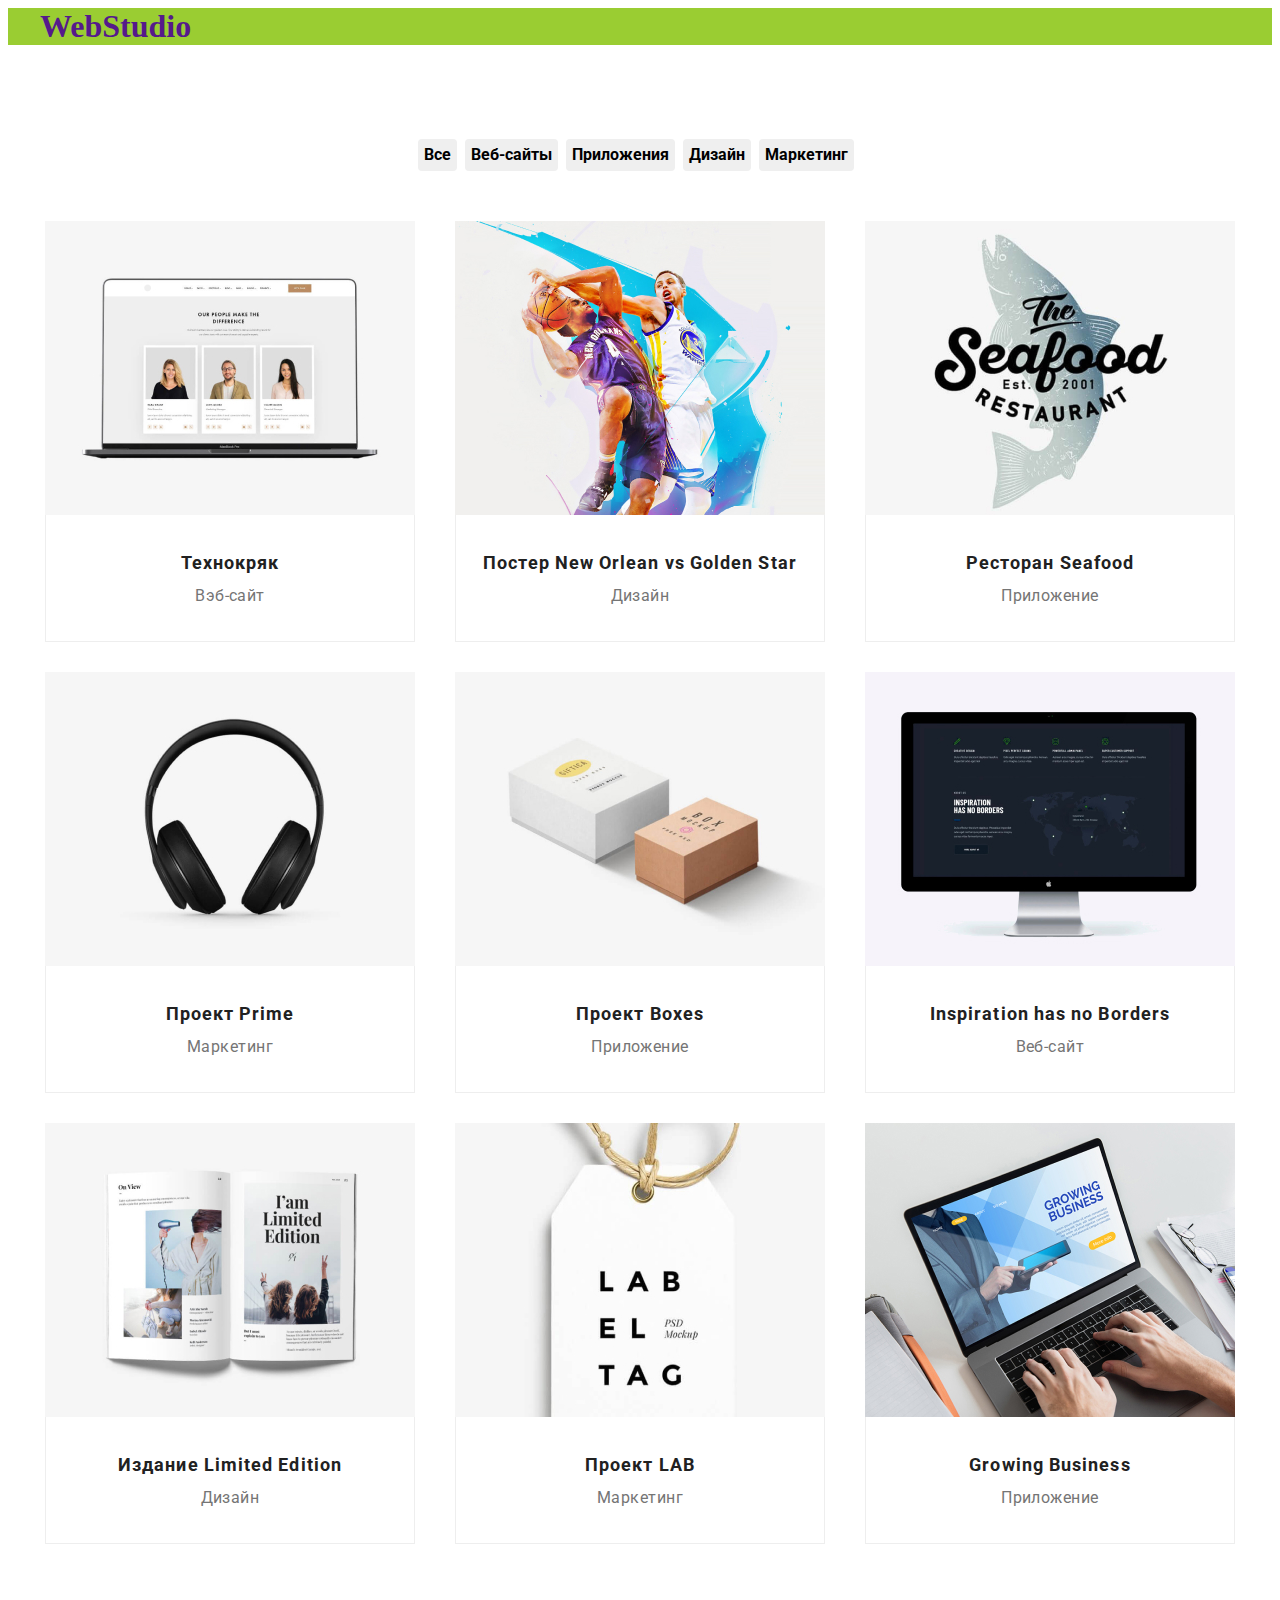
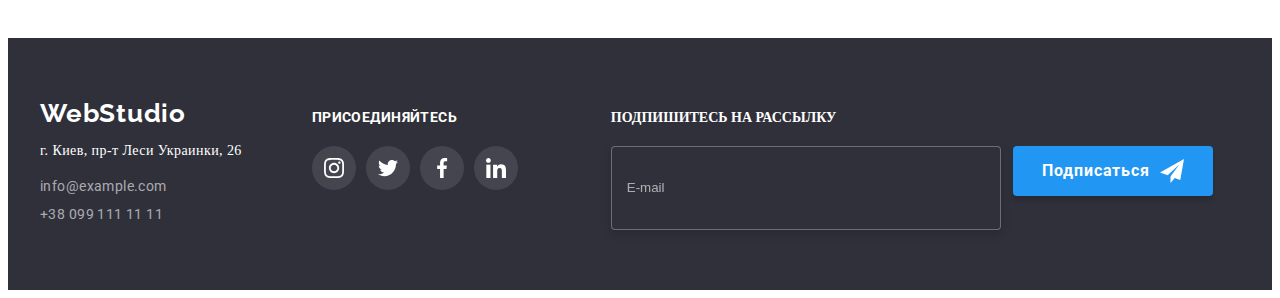
==== portfolio.html @ b3879753 "хедер для мобильных ( в процессе )" ====
<!DOCTYPE html>
<html lang="en">
<head>
    <meta charset="UTF-8">
    <meta http-equiv="X-UA-Compatible" content="IE=edge">
    <meta name="viewport" content="width=device-width, initial-scale=1.0">
    <title>Portfolio</title>
    <link rel="preconnect" href="https://fonts.gstatic.com">
    <link href="https://fonts.googleapis.com/css2?family=Raleway:wght@700&family=Roboto:wght@400;500;700;900&display=swap"
        rel="stylesheet">
    <link rel="stylesheet" href="https://cdnjs.cloudflare.com/ajax/libs/modern-normalize/1.0.0/modern-normalize.min.css"
        integrity="sha512-ISS7cAi1PEhQ8jnbJpJZMd29NlhNj4AWYyLOSp2CE/CsHxTCu+r+t0D2yoJudVrd0/8fTVPUVDzY5Tvli75u/g=="
        crossorigin="anonymous" />
        <link rel="stylesheet" href="https://cdnjs.cloudflare.com/ajax/libs/animate.css/4.1.1/animate.min.css" />
    <link rel="stylesheet" href="./css/main.min.css">
</head>
<body>
    <header class="header">
        <div class="header-main container">
        <h1 class="top-title">
            <a class="main-logo link" href="">
               <span class="web">Web</span>Studio</a>
        </h1>
        <nav class="navigation">
            <ul class="navigation-list list">
                <li class="navigation-list__navigation-item">
                    <a class="navigation-link link" href="./index.html">Студия</a>
                </li>
                <li class="navigation-list__navigation-item">
                    <a class="navigation-link link current" href="#">Портфолио</a>
                </li>
                <li class="navigation-list__navigation-item">
                    <a class="navigation-link link" href="#">Контакты</a>
                </li>
            </ul>
        </nav>
        <ul class="contact-list list">
        
            <li class="contact-info">
                <a class="contact-list__tel-link link" href="mailto:info@devstudio.com">
                    <svg class="contact-list__icons-contact-link" width="16" height="12">
                        <use href="./images/sprite.svg#icon-envelope"></use>
                    </svg>info@devstudio.com</a>
            </li>
        
        
            <li class="contact-info">
                <a class="contact-list__tel-link link" href="tel:+380961111111">
                    <svg class="contact-list__icons-contact-link" width="10" height="16">
                        <use href="./images/sprite.svg#icon-smartphone"></use>
                    </svg>+38 096 111 11 11</a>
            </li>
        
        
        </ul>
    </div>
    </header>
    <!-- HERO -->
    <main>
        <section class="section-btn section">
            <div class="buttons-menu container">
                <ul class="buttons list">
                    <li class="buttons-item">
                        <button class="portfolio-btn" type=button> Все</button>
                    </li>
                    <li class="buttons-item">
                        <button class="portfolio-btn" type=button> Веб-сайты</button>
                    </li>
                    <li class="buttons-item">
                        <button class="portfolio-btn" type=button> Приложения</button>
                    </li>
                    <li class="buttons-item">
                        <button class="portfolio-btn" type=button> Дизайн</button>
                    </li>
                    <li class="buttons-item">                         
                        <button class="portfolio-btn" type=button> Маркетинг</button>
                    </li>
                </ul> 
            </div>
            
                <!-- ABOUT -->
        
            <h2 class="visually-hidden">виды деятельности</h2>
            <div class="container">
                <ul class="projects list">
                    <li class="project-list-item">  
                        <a href="#" class="project-card-link link">
                            <div class="project-list-content-wrapper">
                            <div class="card-img">
                                <img src="./images/portfolio/технокряк.jpg" alt="технокряк" width=370 height="294">
                            </div>
                        <p class="overlay">Технокряк это современная площадка распространения коронавируса. Компании используют эту платформу для цифрового
                        шпионажа и атак на защищённые сервера конкурентов.</p>
                            </div>                            
                        <div class="card-title">
                            <h3 class="project-name">Технокряк</h3>
                            <p class="project-type">Вэб-сайт</p>
                        </div>                      
                        </a>
                             
                    </li>
                    <li class="project-list-item">
                        <a href="#" class="project-card-link link">
                            <div class="project-list-content-wrapper">
                          <div class="card-img">
                            <img src="./images/portfolio/poster.jpg" alt="постер" width=370 height="294">
                        </div>      
                        <p class="overlay">Технокряк это современная площадка распространения коронавируса. Компании используют эту платформу
                            для цифрового
                            шпионажа и атак на защищённые сервера конкурентов.</p>
                        </div>                         
                        <div class="card-title">
                            <h3 class="project-name">Постер New Orlean vs Golden Star</h3>
                            <p class="project-type">Дизайн</p>
                        </div> 
                        </a>
         
                    </li>
                    <li class="project-list-item">
                        <a href="#" class="project-card-link link">
                            <div class="project-list-content-wrapper">
                                <div class="card-img">
                            <img src="./images/portfolio/restaurant.jpg" alt="ресторан" width=370 height="294">
                        </div>
                        <p class="overlay">Технокряк это современная площадка распространения коронавируса. Компании используют эту платформу
                            для цифрового
                            шпионажа и атак на защищённые сервера конкурентов.</p>
                            </div>
                            
                        <div class="card-title">
                            <h3 class="project-name">Ресторан Seafood</h3>
                            <p class="project-type">Приложение</p>
                        </div>    
                        
                        </a>
                        
                            
                    </li>
                    <li class="project-list-item">
                        <a href="#" class="project-card-link link">
                            <div class="project-list-content-wrapper">
                                <div class="card-img">
                            <img src="./images/portfolio/headphones.jpg" alt="Проект Prime" width=370 height="294">
                        </div>
                        <p class="overlay">Технокряк это современная площадка распространения коронавируса. Компании используют эту платформу
                            для цифрового
                            шпионажа и атак на защищённые сервера конкурентов.</p>
                            </div>
                        <div class="card-title">
                            <h3 class="project-name">Проект Prime</h3>
                            <p class="project-type">Маркетинг</p>
                        </div>
                        
                        </a>
                                                   
                    </li>
                    <li class="project-list-item">
                        <a href="#" class="project-card-link link">
                            <div class="project-list-content-wrapper">
                                <div class="card-img">
                            <img src="./images/portfolio/boxes.jpg" alt="Проект Boxes" width=370 height="294">
                        </div>
                        <p class="overlay">Технокряк это современная площадка распространения коронавируса. Компании используют эту платформу
                            для цифрового
                            шпионажа и атак на защищённые сервера конкурентов.</p>
                            </div>
                            
                        <div class="card-title">
                            <h3 class="project-name">Проект Boxes</h3>
                            <p class="project-type">Приложение</p>
                        </div>
                        </a>
                                
                    </li>
                    <li class="project-list-item">
                        <a href="#" class="project-card-link link">
                            <div class="project-list-content-wrapper">
                                <div class="card-img">
                            <img src="./images/portfolio/inspiration.jpg" alt="Inspiration has no Borders" width=370 height="294">
                        </div>
                        <p class="overlay">Технокряк это современная площадка распространения коронавируса. Компании используют эту платформу
                            для цифрового
                            шпионажа и атак на защищённые сервера конкурентов.</p>
                            </div>
                            
                        <div class="card-title">
                            <h3 class="project-name">Inspiration has no Borders</h3>
                             <p class="project-type">Веб-сайт</p>
                        </div>
                        </a>    
                        
                    </li>
                    <li class="project-list-item">
                        <a href="#" class="project-card-link link">
                            <div class="project-list-content-wrapper">
                                 <div class="card-img">
                            <img src="./images/portfolio/edition.jpg" alt="Издание Limited Edition" width=370 height="294">
                        </div>
                        <p class="overlay">Технокряк это современная площадка распространения коронавируса. Компании используют эту платформу
                            для цифрового
                            шпионажа и атак на защищённые сервера конкурентов.</p>
                            </div>
                           
                        <div class="card-title">
                            <h3 class="project-name">Издание Limited Edition</h3>
                            <p class="project-type">Дизайн</p>
                        </div>
                        </a>
                                            
                    </li>
                    <li class="project-list-item">
                        <a href="#" class="project-card-link link">
                            <div class="project-list-content-wrapper">
                                 <div class="card-img">
                            <img src="./images/portfolio/lab.jpg" alt="Проект LAB" width=370 height="294">
                        </div>
                        <p class="overlay">Технокряк это современная площадка распространения коронавируса. Компании используют эту платформу
                            для цифрового
                            шпионажа и атак на защищённые сервера конкурентов.</p>
                            </div>
                           
                        <div class="card-title">
                            <h3 class="project-name">Проект LAB</h3>
                            <p class="project-type">Маркетинг</p>
                        </div>
                        </a>                   

                    </li>
                    <li class="project-list-item">
                        <a href="#" class="project-card-link link">
                            <div class="project-list-content-wrapper">
                                <div class="card-img">
                            <img src="./images/portfolio/business.jpg" alt="Growing Business" width=370 height="294">
                        </div>
                        <p class="overlay">Технокряк это современная площадка распространения коронавируса. Компании используют эту платформу
                            для цифрового
                            шпионажа и атак на защищённые сервера конкурентов.</p>
                            </div>
                            
                        <div class="card-title">
                            <h3 class="project-name">Growing Business</h3>
                            <p class="project-type">Приложение</p>
                        </div>
                        </a>                       
                        
                    </li>
               </ul> 
            </div>
        </section>
    </main>
    <footer class="footer">
        <div class="footer-main container">
            <div class="footer-wrapper">
                <div class="footer-adress">
                    <div class="logo">
                        <a class="logo-link link" href="">
                            <span class="web">Web</span>Studio</a>
                    </div>
    
                    <address class="adress">
                        <ul class="list">
                            <li>
                                <a class="location-link link" href="">г. Киев, пр-т Леси Украинки, 26</a>
                            </li>
                            <li>
                                <a class="footer-link link" href="mailto:info@example.com">info@example.com</a>
                            </li>
                            <li>
                                <a class="footer-link link" href="tel:+380991111111">+38 099 111 11 11</a>
                            </li>
                        </ul>
                    </address>
                </div>
    
                <div class="footer-social">
                    <div class="join-title">
                        <p class="join">присоединяйтесь</p>
                    </div>
    
                    <ul class="footer-social-list list">
                        <li class="social-item">
                            <a href="" class="social-link link">
                                <svg class="icon-social">
                                    <use href="./images/sprite.svg#icon-instagram"></use>
                                </svg>
                            </a>
                        </li>
                        <li class="social-item">
                            <a href="" class="social-link link">
                                <svg class="icon-social">
                                    <use href="./images/sprite.svg#icon-twitter"></use>
                                </svg>
                            </a>
                        </li>
                        <li class="social-item">
                            <a href="" class="social-link link">
                                <svg class="icon-social">
                                    <use href="./images/sprite.svg#icon-facebook"></use>
                                </svg>
                            </a>
                        </li>
                        <li class="social-item">
                            <a href="" class="social-link link">
                                <svg class="icon-social">
                                    <use href="./images/sprite.svg#icon-linkedin"></use>
                                </svg>
                            </a>
                        </li>
                    </ul>
                </div>
    
                <div class="footer-form">
                    <b class="subscribe">Подпишитесь на рассылку</b>
                    <form>
                        <input class="subscribe-input" type="email" placeholder="E-mail">
                        <button type="submit" class="subscribe-btn">Подписаться
                            <svg class="send-icon">
                                <use href="./images/sprite.svg#icon-send"></use>
                            </svg>
                        </button>
                    </form>
                </div>
    
            </div>
    
        </div>
    </footer>
</body>
</html>
---- css/main.min.css ----
:root{--main-font: 'Roboto', sans-serif;--secondary-font: 'Raleway', sans-serif;--accent-color: #2196f3;--section-pt: 94px;--section-pb: 94px}.visually-hidden{position:absolute !important;clip:rect(1px 1px 1px 1px);clip:rect(1px, 1px, 1px, 1px);padding:0 !important;border:0 !important;height:1px !important;width:1px !important;overflow:hidden}h1,h2,h3,h4,h5,h6,p{margin:0}ul,ol{margin:0;padding:0}img{display:block}.link{text-decoration:none;display:inline-block}.list{list-style:none}.adress{font-style:normal}.container{padding-left:15px;padding-right:15px}@media screen and (min-width: 480px){.container{width:480px;margin:0 auto}}@media screen and (min-width: 768px){.container{width:768px}}@media screen and (min-width: 1200px){.container{width:1200px}}.social-link{justify-content:center;align-items:center;display:inline-flex;width:44px;height:44px;border-radius:50%;background:rgba(255,255,255,0.1);transition:background-color 250ms}.social-link:hover,.social-link:focus{background-color:var(--accent-color)}.description{font-family:var(--main-font);font-weight:700;font-size:14px;line-height:1.71;letter-spacing:0.03em;color:#757575}.title{font-family:var(--main-font);font-weight:700;font-size:36px;line-height:1.16;text-align:center;letter-spacing:0.03em;color:#212121;margin-bottom:50px}.social-list-link{justify-content:center;align-items:center;display:inline-flex;width:44px;height:44px;border-radius:50%;background-color:#ffffff;transition:background-color 250ms cubic-bezier(0.4, 0, 0.2, 1)}.social-list-link:hover,.social-list-link:focus{background-color:var(--accent-color)}.social-list-icon{fill:#afb1b8;width:20px;height:20px;transition:fill 250ms cubic-bezier(0.4, 0, 0.2, 1)}.social-list-link:hover .social-list-icon,.social-list-link:focus .social-list-icon{fill:#ffffff}.social-list{display:flex;justify-content:center;margin-right:10px}.section{padding-top:var(--section-pt);padding-bottom:var(--section-pb);margin:0 auto}.modal-btn{font-family:var(--main-font);font-weight:bold;font-size:16px;color:#ffffff;line-height:1.87;cursor:pointer;min-width:200px;display:block;margin:0 auto;box-shadow:0px 4px 4px rgba(0,0,0,0.15);padding:10px 32px;background-color:#2196f3;border:none;border-radius:4px;transition:background-color 250ms cubic-bezier(0.4, 0, 0.2, 1)}.modal-btn:hover,.modal-btn:focus{color:#ffffff;background:var(--accent-color)}.buttons{display:flex;justify-content:center;text-align:center;margin-bottom:50px}.portfolio-btn{font-family:var(--main-font);font-weight:bold;font-size:16px;line-height:1.87;cursor:pointer;display:block;margin-right:8px;border:0;border-radius:4px;transition:color 250ms cubic-bezier(0.4, 0, 0.2, 1),background-color 250ms cubic-bezier(0.4, 0, 0.2, 1)}.portfolio-btn:hover,.portfolio-btn:focus{color:#ffffff;background:var(--accent-color)}.projects{display:flex;flex-wrap:wrap;margin-left:-30px;margin-top:-30px}.project-list-item{text-align:center;margin-left:30px;margin-top:30px;flex-basis:calc(100% / 3 - 30px)}.project-list-item:hover{box-shadow:1px 4px 6px 0px rgba(0,0,0,0.16);box-shadow:0px 4px 4px 0px rgba(0,0,0,0.06);box-shadow:0px 1px 1px 0px rgba(0,0,0,0.12)}.project-list-content-wrapper{position:relative;overflow:hidden}.overlay{position:absolute;top:0;left:0;background-color:rgba(33,150,243,0.9);color:#ffffff;padding-left:24px;padding-right:24px;padding-top:63px;padding-bottom:63px;height:100%;overflow:auto;transform:translateY(100%);opacity:0;transition:transform 300ms cubic-bezier(0.4, 0, 0.2, 1)}.project-card-link:hover .overlay,.project-card-link:focus .overlay{transform:translateY(0%);opacity:1}.project-name{font-family:var(--main-font);font-weight:700;font-size:18px;line-height:2;letter-spacing:0.06em;color:#212121}.project-type{font-family:var(--main-font);font-weight:400;font-size:16px;line-height:1.87;letter-spacing:0.03em;color:#757575}.backdrop{position:fixed;top:0;left:0;width:100vw;height:100vh;background-color:rgba(0,0,0,0.2);transition-duration:300ms}.modal{position:absolute;top:50%;left:50%;transform:translate(-50%, -50%);width:528px;height:580px;background-color:#ffffff;border-radius:4px;padding:40px}.modal-close-btn{position:absolute;display:flex;justify-content:center;align-items:center;width:30px;height:30px;margin-left:auto;border-radius:50%;top:8px;right:8px;cursor:pointer;background-color:#fff;border:1px solid rgba(0,0,0,0.1);outline:none}.modal-close-btn:focus,.modal-close-btn:hover{outline:none;border-color:var(--accent-color);transition:border-color 250ms cubic-bezier(0.4, 0, 0.2, 1)}.icon-close:hover,.icon-close:focus{fill:var(--accent-color);transition:fill 250ms cubic-bezier(0.4, 0, 0.2, 1)}.is-hidden{opacity:0;visibility:hidden;pointer-events:none}.modal-form{display:flex;flex-direction:column}.modal-form b{font-weight:700;font-size:20px;line-height:1.15;text-align:center;letter-spacing:0.03em;margin-bottom:12px}.modal-form-input{width:100%;height:40px;border:1px solid rgba(33,33,33,0.2);border-radius:4px;padding-left:42px}.modal-form-input:focus{outline:none;border-color:var(--accent-color);transition:border-color 250ms cubic-bezier(0.4, 0, 0.2, 1)}.modal-form-input-wrapper{display:block;position:relative;margin-top:4px}.modal-form-icon{position:absolute;display:block;width:18px;height:18px;top:50%;bottom:0;left:12px;transform:translateY(-50%);transition:fill 250ms cubic-bezier(0.4, 0, 0.2, 1)}.modal-form-input:focus+.modal-form-icon{fill:var(--accent-color)}.modal-form-comment{width:100%;height:120px;border:1px solid rgba(33,33,33,0.2);box-sizing:border-box;border-radius:4px;margin-top:4px;margin-bottom:20px;padding:12px 16px;resize:none;transition:border-color 250ms cubic-bezier(0.4, 0, 0.2, 1)}.modal-form-comment::placeholder{color:rgba(117,117,117,0.5)}.modal-form-comment:focus{outline:none;border-color:var(--accent-color)}.checkbox-link{color:var(--accent-color)}.modal-form-check-desk{display:flex;align-items:center}.modal-form-check-desk::before{display:block;content:'';width:16px;height:16px;outline:1px solid #000000;cursor:pointer;margin-right:8px}.modal-form-term:checked+.modal-form-check-desk::before{background-image:url("../images/checkbox-icon.svg");background-repeat:no-repeat;background-color:var(--accent-color);background-position:center}.modal-form-term:focus+.modal-form-check-desk::before{box-shadow:0 0 0 2px var(--accent-color)}.modal-form-btn{font-family:var(--main-font);font-weight:bold;font-size:16px;color:#ffffff;line-height:1.87;cursor:pointer;min-width:200px;display:block;margin:0 auto;box-shadow:0px 4px 4px rgba(0,0,0,0.15);padding:10px 32px;background-color:#2196f3;border:none;border-radius:4px;margin-top:30px;margin-bottom:40px}.header{background-color:yellowgreen}.navigation-list{display:none}.contact-list{display:none}.body{font-family:var(--main-font);color:#ffffff}.hero-item{font-family:var(--main-font);font-weight:900;font-size:44px;line-height:1, 36;text-align:center;letter-spacing:0.06em;text-transform:uppercase;color:#ffffff;width:696px;height:120px;margin:0 auto}.hero{background:#2f303a;background-image:linear-gradient(rgba(47,48,58,0.4), rgba(47,48,58,0.4)),url(../images/hero/bg.jpg);padding-top:200px;padding-bottom:200px;margin:0 auto;background-repeat:no-repeat;background-size:cover;max-width:1600px;height:600px}.function{margin-top:10px}.card-name{align-items:center;padding-top:30px;padding-bottom:30px;padding-left:0 auto;padding-right:0 auto;border:1px solid #eeeeee;border-top:none;background:#ffffff}.card-title{align-items:center;padding-top:30px;padding-bottom:30px;border:1px solid #eeeeee;border-top:none;background:#ffffff;padding-left:24px;padding-right:24px}.about-list{display:flex;flex-wrap:wrap;margin-left:-30px;margin-top:-30px}.box{display:flex;justify-content:center;align-items:center;width:270px;height:120px;background:#f5f4fa;border-radius:4px;margin-bottom:30px}.about-list-item{flex-basis:calc(100% / 4 - 30px);margin-left:30px;margin-top:30px}.about-title{font-family:var(--main-font);font-weight:700;font-size:14px;line-height:1.14;letter-spacing:0.03em;text-transform:uppercase;color:#212121;margin-bottom:10px}.description{font-family:var(--main-font);font-weight:700;font-size:14px;line-height:1.71;letter-spacing:0.03em;color:#757575}.projects{display:flex;flex-wrap:wrap;margin-left:-30px;margin-top:-30px}.project-list-item{text-align:center;margin-left:30px;margin-top:30px;flex-basis:calc(100% / 3 - 30px)}.project-list-item:hover{box-shadow:1px 4px 6px 0px rgba(0,0,0,0.16);box-shadow:0px 4px 4px 0px rgba(0,0,0,0.06);box-shadow:0px 1px 1px 0px rgba(0,0,0,0.12)}.project-list-content-wrapper{position:relative;overflow:hidden}.project-card-link:hover .overlay,.project-card-link:focus .overlay{transform:translateY(0%);opacity:1}.overlay{position:absolute;top:0;left:0;background-color:rgba(33,150,243,0.9);color:#ffffff;padding-left:24px;padding-right:24px;padding-top:63px;padding-bottom:63px;height:100%;overflow:auto;transform:translateY(100%);opacity:0;transition:transform 300ms cubic-bezier(0.4, 0, 0.2, 1)}.project-name{font-family:var(--main-font);font-weight:700;font-size:18px;line-height:2;letter-spacing:0.06em;color:#212121}.project-type{font-family:var(--main-font);font-weight:400;font-size:16px;line-height:1.87;letter-spacing:0.03em;color:#757575}.title{font-family:var(--main-font);font-weight:700;font-size:36px;line-height:1.16;text-align:center;letter-spacing:0.03em;color:#212121;margin-bottom:50px}.activity-item{display:flex;flex-wrap:wrap;margin-left:-30px;margin-top:-30px}.activity-item-img{position:relative;flex-basis:calc(100% / 3 - 30px);margin-left:30px;margin-top:30px}.activity-text{position:absolute;bottom:0;right:0;width:100%;font-weight:700;font-size:14px;line-height:1.14;text-align:center;letter-spacing:0.03em;text-transform:uppercase;color:#ffffff;padding-top:27px;padding-bottom:27px;background:rgba(47,48,58,0.8)}.team{background-color:#f5f4fa}.social-list-link{justify-content:center;align-items:center;display:inline-flex;width:44px;height:44px;border-radius:50%;background-color:#ffffff;transition:background-color 250ms cubic-bezier(0.4, 0, 0.2, 1)}.social-list-link:hover,.social-list-link:focus{background-color:var(--accent-color)}.social-list-icon{fill:#afb1b8;width:20px;height:20px;transition:fill 250ms cubic-bezier(0.4, 0, 0.2, 1)}.social-list-link:hover .social-list-icon,.social-list-link:focus .social-list-icon{fill:#ffffff}.social-list{display:flex;justify-content:center;margin-right:10px}.card{box-shadow:0px 1px 3px 0px rgba(0,0,0,0.12)}.team-list{display:flex;flex-wrap:wrap;margin-top:-30px;margin-left:-30px}.team-list-item{margin-top:30px;margin-left:30px;flex-basis:calc(100% / 4 - 30px)}.name{font-family:var(--main-font);font-weight:500;font-size:16px;line-height:1.18;text-align:center;letter-spacing:0.03em;color:#212121}.function{font-family:var(--main-font);font-weight:400;font-size:16px;line-height:1.18;text-align:center;letter-spacing:0.03em;color:#757575;margin-bottom:10px}.clients{padding-top:94px;padding-bottom:94px;padding-right:215px;padding-left:215px}.clients-list{display:flex;justify-content:space-between}.clients-list-item{display:flex;justify-content:center;align-items:center;width:170px;height:90px;border:1px solid #afb1b8;box-sizing:border-box;border-radius:4px}.clients-list-item:not(:last-child){margin-right:30px}.clients-list-item:hover{border-color:var(--accent-color);transition:border 250ms cubic-bezier(0.4, 0, 0.2, 1)}.client-logo{fill:#afb1b8}.clients-list-item:hover .client-logo{fill:var(--accent-color);transition:fill 250ms cubic-bezier(0.4, 0, 0.2, 1)}.footer{background:#2f303a;padding-top:60px;padding-bottom:60px}.footer-wrapper{display:flex;align-items:baseline}.icon-social{fill:#ffffff;width:20px;height:20px}.footer-main{width:1200px;margin:0 auto;padding-left:15px;padding-right:15px}.social-link{justify-content:center;align-items:center;display:inline-flex;width:44px;height:44px;border-radius:50%;background:rgba(255,255,255,0.1);transition:background-color 250ms}.social-link:hover,.social-link:focus{background-color:var(--accent-color)}.logo-link{display:inline-block;font-family:var(--secondary-font);font-weight:bold;font-size:26px;line-height:1.19;letter-spacing:0.03em;color:#ffffff;margin-bottom:10px;transition:color 250ms cubic-bezier(0.4, 0, 0.2, 1)}.logo-link:hover,.logo-link:focus{color:var(--accent-color)}.footer-link{font-family:var(--main-font);font-weight:400;font-size:14px;line-height:2;letter-spacing:0.03em;color:rgba(255,255,255,0.6);transition:color 250ms cubic-bezier(0.4, 0, 0.2, 1)}.footer-link:hover,.footer-link:focus{color:var(--accent-color)}.location-link{margin-bottom:9px;font-size:14px;line-height:1.71;letter-spacing:0.03em;color:#ffffff;transition:color 250ms cubic-bezier(0.4, 0, 0.2, 1)}.location-link:hover,.location-link:focus{color:var(--accent-color)}.footer-social{margin-left:70px}.footer-social-list{display:flex;width:206px;height:44px;justify-content:space-between}.join{font-family:var(--main-font);font-weight:bold;font-size:14px;line-height:1.14;color:#ffffff;letter-spacing:0.03em;text-transform:uppercase}.join-title{margin-bottom:20px}.footer-form{margin-left:93px}.footer-form form{display:flex;margin-top:20px}.footer-form b{font-weight:700;font-size:14px;line-height:16px;text-transform:uppercase;color:#ffffff}.footer-form input{margin-right:12px;width:358px;height:50px;border:1px solid rgba(255,255,255,0.3);filter:drop-shadow(0px 4px 4px rgba(0,0,0,0.15));border-radius:4px;background:#2f303a;padding:16px 15px;color:#ffffff}.subscribe-input{color:#ffffff}.subscribe-input::placeholder{color:rgba(255,255,255,0.6)}.footer-form button{width:200px;height:50px;left:1185px;top:2785px;background:#2196f3;box-shadow:0px 4px 4px rgba(0,0,0,0.15);border-radius:4px;font-family:var(--main-font);font-weight:700;font-size:16px;line-height:1.87;display:flex;align-items:center;text-align:center;letter-spacing:0.06em;color:#ffffff}.subscribe-btn{padding-left:29px;padding-right:28px;border:none}.send-icon{align-items:center;margin-left:10px;height:24px;width:24px}
/*# sourceMappingURL=main.min.css.map */
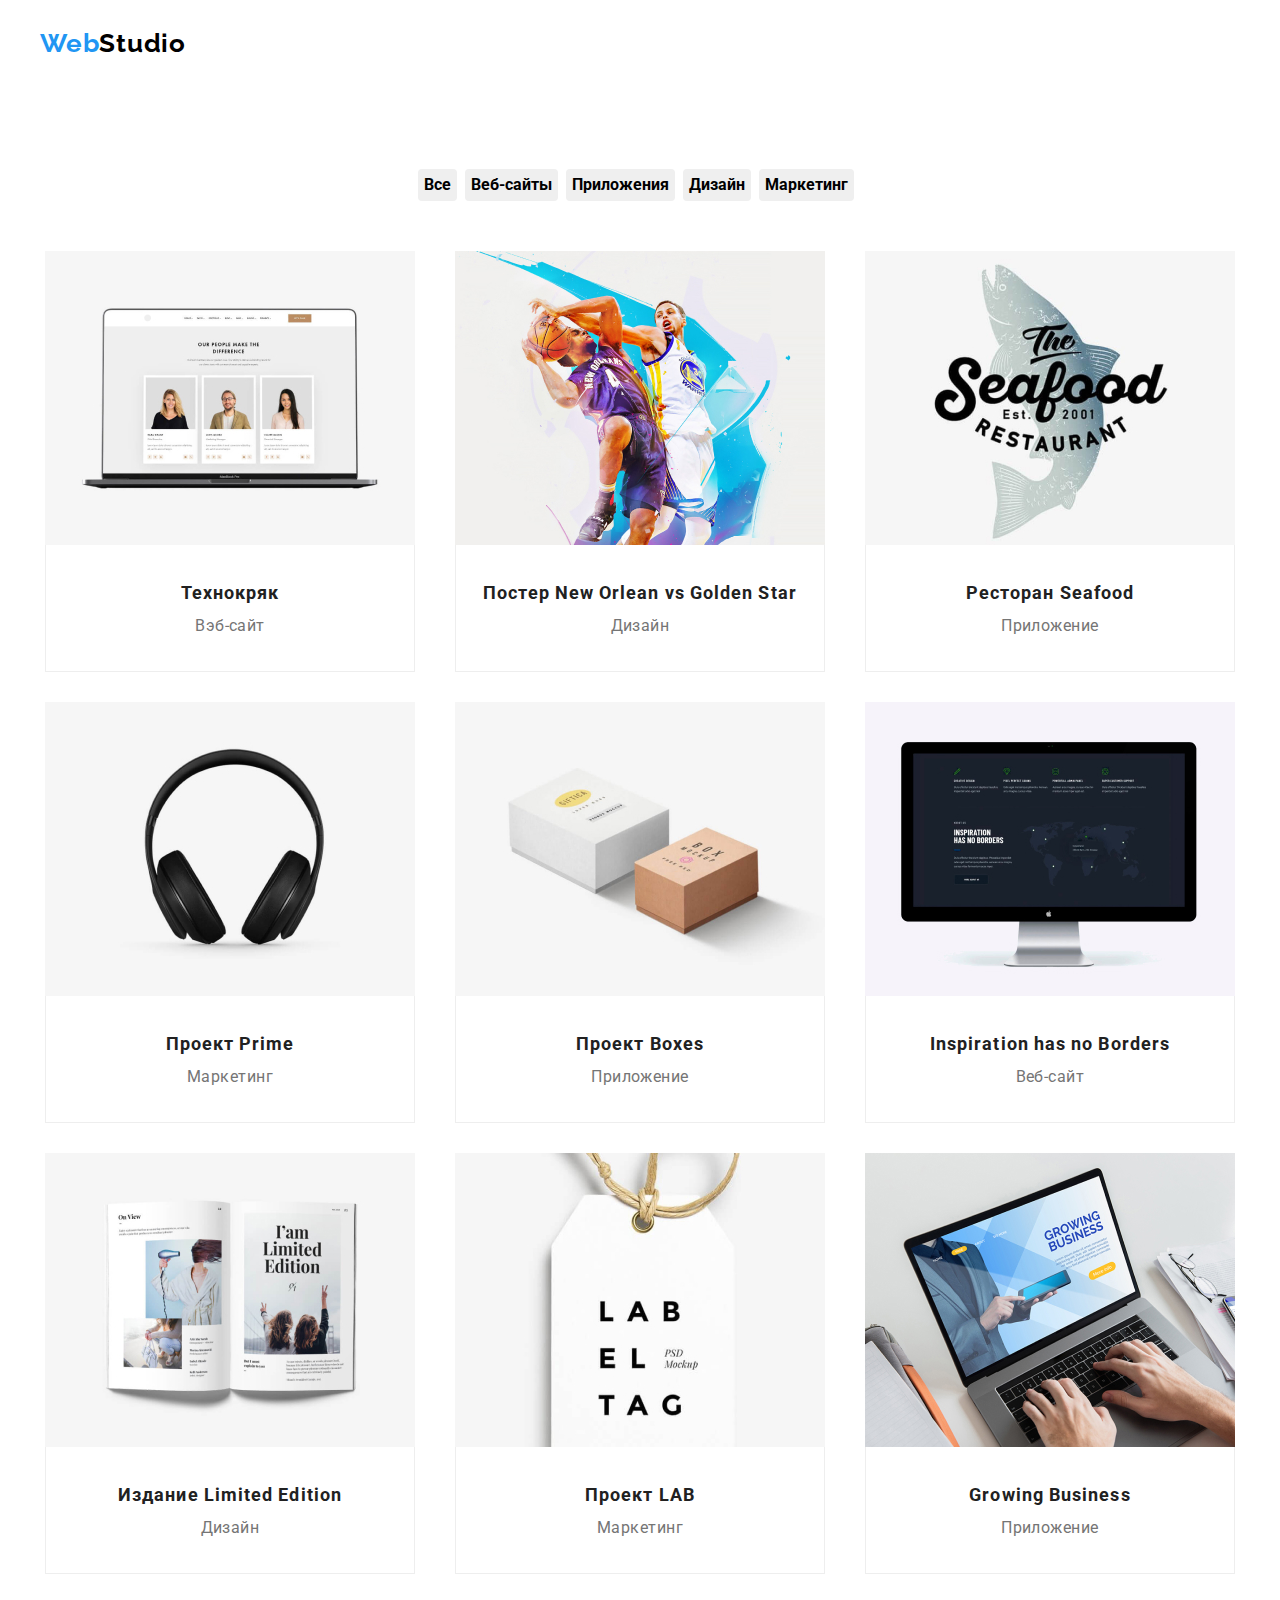
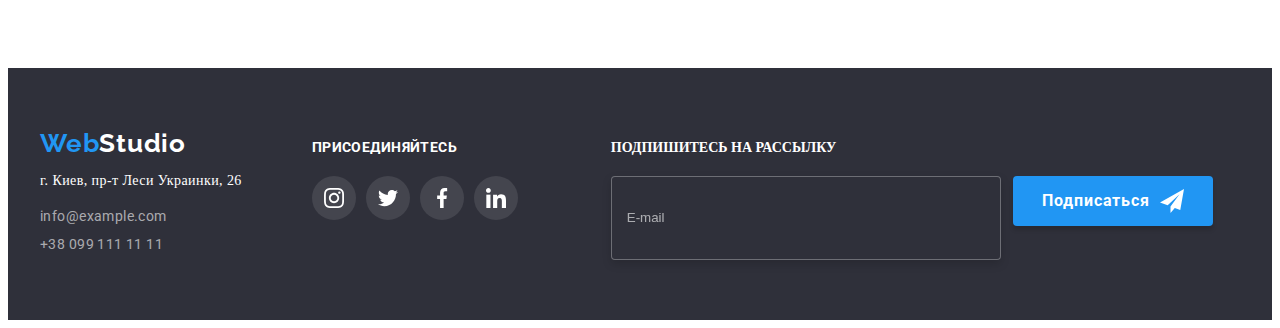
==== commit 0e110e64: "add mobile-menu" ====
--- a/portfolio.html
+++ b/portfolio.html
@@ -55,7 +55,7 @@
         </ul>
     </div>
     </header>
-    <!-- HERO -->
+                                                      <!-- HERO -->
     <main>
         <section class="section-btn section">
             <div class="buttons-menu container">
@@ -78,7 +78,7 @@
                 </ul> 
             </div>
             
-                <!-- ABOUT -->
+                                                      <!-- ABOUT -->
         
             <h2 class="visually-hidden">виды деятельности</h2>
             <div class="container">
@@ -248,6 +248,7 @@
             </div>
         </section>
     </main>
+                                                       <!-- FOOTER -->
     <footer class="footer">
         <div class="footer-main container">
             <div class="footer-wrapper">
--- a/css/main.min.css
+++ b/css/main.min.css
@@ -1,2 +1,2 @@
-:root{--main-font: 'Roboto', sans-serif;--secondary-font: 'Raleway', sans-serif;--accent-color: #2196f3;--section-pt: 94px;--section-pb: 94px}.visually-hidden{position:absolute !important;clip:rect(1px 1px 1px 1px);clip:rect(1px, 1px, 1px, 1px);padding:0 !important;border:0 !important;height:1px !important;width:1px !important;overflow:hidden}h1,h2,h3,h4,h5,h6,p{margin:0}ul,ol{margin:0;padding:0}img{display:block}.link{text-decoration:none;display:inline-block}.list{list-style:none}.adress{font-style:normal}.container{padding-left:15px;padding-right:15px}@media screen and (min-width: 480px){.container{width:480px;margin:0 auto}}@media screen and (min-width: 768px){.container{width:768px}}@media screen and (min-width: 1200px){.container{width:1200px}}.social-link{justify-content:center;align-items:center;display:inline-flex;width:44px;height:44px;border-radius:50%;background:rgba(255,255,255,0.1);transition:background-color 250ms}.social-link:hover,.social-link:focus{background-color:var(--accent-color)}.description{font-family:var(--main-font);font-weight:700;font-size:14px;line-height:1.71;letter-spacing:0.03em;color:#757575}.title{font-family:var(--main-font);font-weight:700;font-size:36px;line-height:1.16;text-align:center;letter-spacing:0.03em;color:#212121;margin-bottom:50px}.social-list-link{justify-content:center;align-items:center;display:inline-flex;width:44px;height:44px;border-radius:50%;background-color:#ffffff;transition:background-color 250ms cubic-bezier(0.4, 0, 0.2, 1)}.social-list-link:hover,.social-list-link:focus{background-color:var(--accent-color)}.social-list-icon{fill:#afb1b8;width:20px;height:20px;transition:fill 250ms cubic-bezier(0.4, 0, 0.2, 1)}.social-list-link:hover .social-list-icon,.social-list-link:focus .social-list-icon{fill:#ffffff}.social-list{display:flex;justify-content:center;margin-right:10px}.section{padding-top:var(--section-pt);padding-bottom:var(--section-pb);margin:0 auto}.modal-btn{font-family:var(--main-font);font-weight:bold;font-size:16px;color:#ffffff;line-height:1.87;cursor:pointer;min-width:200px;display:block;margin:0 auto;box-shadow:0px 4px 4px rgba(0,0,0,0.15);padding:10px 32px;background-color:#2196f3;border:none;border-radius:4px;transition:background-color 250ms cubic-bezier(0.4, 0, 0.2, 1)}.modal-btn:hover,.modal-btn:focus{color:#ffffff;background:var(--accent-color)}.buttons{display:flex;justify-content:center;text-align:center;margin-bottom:50px}.portfolio-btn{font-family:var(--main-font);font-weight:bold;font-size:16px;line-height:1.87;cursor:pointer;display:block;margin-right:8px;border:0;border-radius:4px;transition:color 250ms cubic-bezier(0.4, 0, 0.2, 1),background-color 250ms cubic-bezier(0.4, 0, 0.2, 1)}.portfolio-btn:hover,.portfolio-btn:focus{color:#ffffff;background:var(--accent-color)}.projects{display:flex;flex-wrap:wrap;margin-left:-30px;margin-top:-30px}.project-list-item{text-align:center;margin-left:30px;margin-top:30px;flex-basis:calc(100% / 3 - 30px)}.project-list-item:hover{box-shadow:1px 4px 6px 0px rgba(0,0,0,0.16);box-shadow:0px 4px 4px 0px rgba(0,0,0,0.06);box-shadow:0px 1px 1px 0px rgba(0,0,0,0.12)}.project-list-content-wrapper{position:relative;overflow:hidden}.overlay{position:absolute;top:0;left:0;background-color:rgba(33,150,243,0.9);color:#ffffff;padding-left:24px;padding-right:24px;padding-top:63px;padding-bottom:63px;height:100%;overflow:auto;transform:translateY(100%);opacity:0;transition:transform 300ms cubic-bezier(0.4, 0, 0.2, 1)}.project-card-link:hover .overlay,.project-card-link:focus .overlay{transform:translateY(0%);opacity:1}.project-name{font-family:var(--main-font);font-weight:700;font-size:18px;line-height:2;letter-spacing:0.06em;color:#212121}.project-type{font-family:var(--main-font);font-weight:400;font-size:16px;line-height:1.87;letter-spacing:0.03em;color:#757575}.backdrop{position:fixed;top:0;left:0;width:100vw;height:100vh;background-color:rgba(0,0,0,0.2);transition-duration:300ms}.modal{position:absolute;top:50%;left:50%;transform:translate(-50%, -50%);width:528px;height:580px;background-color:#ffffff;border-radius:4px;padding:40px}.modal-close-btn{position:absolute;display:flex;justify-content:center;align-items:center;width:30px;height:30px;margin-left:auto;border-radius:50%;top:8px;right:8px;cursor:pointer;background-color:#fff;border:1px solid rgba(0,0,0,0.1);outline:none}.modal-close-btn:focus,.modal-close-btn:hover{outline:none;border-color:var(--accent-color);transition:border-color 250ms cubic-bezier(0.4, 0, 0.2, 1)}.icon-close:hover,.icon-close:focus{fill:var(--accent-color);transition:fill 250ms cubic-bezier(0.4, 0, 0.2, 1)}.is-hidden{opacity:0;visibility:hidden;pointer-events:none}.modal-form{display:flex;flex-direction:column}.modal-form b{font-weight:700;font-size:20px;line-height:1.15;text-align:center;letter-spacing:0.03em;margin-bottom:12px}.modal-form-input{width:100%;height:40px;border:1px solid rgba(33,33,33,0.2);border-radius:4px;padding-left:42px}.modal-form-input:focus{outline:none;border-color:var(--accent-color);transition:border-color 250ms cubic-bezier(0.4, 0, 0.2, 1)}.modal-form-input-wrapper{display:block;position:relative;margin-top:4px}.modal-form-icon{position:absolute;display:block;width:18px;height:18px;top:50%;bottom:0;left:12px;transform:translateY(-50%);transition:fill 250ms cubic-bezier(0.4, 0, 0.2, 1)}.modal-form-input:focus+.modal-form-icon{fill:var(--accent-color)}.modal-form-comment{width:100%;height:120px;border:1px solid rgba(33,33,33,0.2);box-sizing:border-box;border-radius:4px;margin-top:4px;margin-bottom:20px;padding:12px 16px;resize:none;transition:border-color 250ms cubic-bezier(0.4, 0, 0.2, 1)}.modal-form-comment::placeholder{color:rgba(117,117,117,0.5)}.modal-form-comment:focus{outline:none;border-color:var(--accent-color)}.checkbox-link{color:var(--accent-color)}.modal-form-check-desk{display:flex;align-items:center}.modal-form-check-desk::before{display:block;content:'';width:16px;height:16px;outline:1px solid #000000;cursor:pointer;margin-right:8px}.modal-form-term:checked+.modal-form-check-desk::before{background-image:url("../images/checkbox-icon.svg");background-repeat:no-repeat;background-color:var(--accent-color);background-position:center}.modal-form-term:focus+.modal-form-check-desk::before{box-shadow:0 0 0 2px var(--accent-color)}.modal-form-btn{font-family:var(--main-font);font-weight:bold;font-size:16px;color:#ffffff;line-height:1.87;cursor:pointer;min-width:200px;display:block;margin:0 auto;box-shadow:0px 4px 4px rgba(0,0,0,0.15);padding:10px 32px;background-color:#2196f3;border:none;border-radius:4px;margin-top:30px;margin-bottom:40px}.header{background-color:yellowgreen}.navigation-list{display:none}.contact-list{display:none}.body{font-family:var(--main-font);color:#ffffff}.hero-item{font-family:var(--main-font);font-weight:900;font-size:44px;line-height:1, 36;text-align:center;letter-spacing:0.06em;text-transform:uppercase;color:#ffffff;width:696px;height:120px;margin:0 auto}.hero{background:#2f303a;background-image:linear-gradient(rgba(47,48,58,0.4), rgba(47,48,58,0.4)),url(../images/hero/bg.jpg);padding-top:200px;padding-bottom:200px;margin:0 auto;background-repeat:no-repeat;background-size:cover;max-width:1600px;height:600px}.function{margin-top:10px}.card-name{align-items:center;padding-top:30px;padding-bottom:30px;padding-left:0 auto;padding-right:0 auto;border:1px solid #eeeeee;border-top:none;background:#ffffff}.card-title{align-items:center;padding-top:30px;padding-bottom:30px;border:1px solid #eeeeee;border-top:none;background:#ffffff;padding-left:24px;padding-right:24px}.about-list{display:flex;flex-wrap:wrap;margin-left:-30px;margin-top:-30px}.box{display:flex;justify-content:center;align-items:center;width:270px;height:120px;background:#f5f4fa;border-radius:4px;margin-bottom:30px}.about-list-item{flex-basis:calc(100% / 4 - 30px);margin-left:30px;margin-top:30px}.about-title{font-family:var(--main-font);font-weight:700;font-size:14px;line-height:1.14;letter-spacing:0.03em;text-transform:uppercase;color:#212121;margin-bottom:10px}.description{font-family:var(--main-font);font-weight:700;font-size:14px;line-height:1.71;letter-spacing:0.03em;color:#757575}.projects{display:flex;flex-wrap:wrap;margin-left:-30px;margin-top:-30px}.project-list-item{text-align:center;margin-left:30px;margin-top:30px;flex-basis:calc(100% / 3 - 30px)}.project-list-item:hover{box-shadow:1px 4px 6px 0px rgba(0,0,0,0.16);box-shadow:0px 4px 4px 0px rgba(0,0,0,0.06);box-shadow:0px 1px 1px 0px rgba(0,0,0,0.12)}.project-list-content-wrapper{position:relative;overflow:hidden}.project-card-link:hover .overlay,.project-card-link:focus .overlay{transform:translateY(0%);opacity:1}.overlay{position:absolute;top:0;left:0;background-color:rgba(33,150,243,0.9);color:#ffffff;padding-left:24px;padding-right:24px;padding-top:63px;padding-bottom:63px;height:100%;overflow:auto;transform:translateY(100%);opacity:0;transition:transform 300ms cubic-bezier(0.4, 0, 0.2, 1)}.project-name{font-family:var(--main-font);font-weight:700;font-size:18px;line-height:2;letter-spacing:0.06em;color:#212121}.project-type{font-family:var(--main-font);font-weight:400;font-size:16px;line-height:1.87;letter-spacing:0.03em;color:#757575}.title{font-family:var(--main-font);font-weight:700;font-size:36px;line-height:1.16;text-align:center;letter-spacing:0.03em;color:#212121;margin-bottom:50px}.activity-item{display:flex;flex-wrap:wrap;margin-left:-30px;margin-top:-30px}.activity-item-img{position:relative;flex-basis:calc(100% / 3 - 30px);margin-left:30px;margin-top:30px}.activity-text{position:absolute;bottom:0;right:0;width:100%;font-weight:700;font-size:14px;line-height:1.14;text-align:center;letter-spacing:0.03em;text-transform:uppercase;color:#ffffff;padding-top:27px;padding-bottom:27px;background:rgba(47,48,58,0.8)}.team{background-color:#f5f4fa}.social-list-link{justify-content:center;align-items:center;display:inline-flex;width:44px;height:44px;border-radius:50%;background-color:#ffffff;transition:background-color 250ms cubic-bezier(0.4, 0, 0.2, 1)}.social-list-link:hover,.social-list-link:focus{background-color:var(--accent-color)}.social-list-icon{fill:#afb1b8;width:20px;height:20px;transition:fill 250ms cubic-bezier(0.4, 0, 0.2, 1)}.social-list-link:hover .social-list-icon,.social-list-link:focus .social-list-icon{fill:#ffffff}.social-list{display:flex;justify-content:center;margin-right:10px}.card{box-shadow:0px 1px 3px 0px rgba(0,0,0,0.12)}.team-list{display:flex;flex-wrap:wrap;margin-top:-30px;margin-left:-30px}.team-list-item{margin-top:30px;margin-left:30px;flex-basis:calc(100% / 4 - 30px)}.name{font-family:var(--main-font);font-weight:500;font-size:16px;line-height:1.18;text-align:center;letter-spacing:0.03em;color:#212121}.function{font-family:var(--main-font);font-weight:400;font-size:16px;line-height:1.18;text-align:center;letter-spacing:0.03em;color:#757575;margin-bottom:10px}.clients{padding-top:94px;padding-bottom:94px;padding-right:215px;padding-left:215px}.clients-list{display:flex;justify-content:space-between}.clients-list-item{display:flex;justify-content:center;align-items:center;width:170px;height:90px;border:1px solid #afb1b8;box-sizing:border-box;border-radius:4px}.clients-list-item:not(:last-child){margin-right:30px}.clients-list-item:hover{border-color:var(--accent-color);transition:border 250ms cubic-bezier(0.4, 0, 0.2, 1)}.client-logo{fill:#afb1b8}.clients-list-item:hover .client-logo{fill:var(--accent-color);transition:fill 250ms cubic-bezier(0.4, 0, 0.2, 1)}.footer{background:#2f303a;padding-top:60px;padding-bottom:60px}.footer-wrapper{display:flex;align-items:baseline}.icon-social{fill:#ffffff;width:20px;height:20px}.footer-main{width:1200px;margin:0 auto;padding-left:15px;padding-right:15px}.social-link{justify-content:center;align-items:center;display:inline-flex;width:44px;height:44px;border-radius:50%;background:rgba(255,255,255,0.1);transition:background-color 250ms}.social-link:hover,.social-link:focus{background-color:var(--accent-color)}.logo-link{display:inline-block;font-family:var(--secondary-font);font-weight:bold;font-size:26px;line-height:1.19;letter-spacing:0.03em;color:#ffffff;margin-bottom:10px;transition:color 250ms cubic-bezier(0.4, 0, 0.2, 1)}.logo-link:hover,.logo-link:focus{color:var(--accent-color)}.footer-link{font-family:var(--main-font);font-weight:400;font-size:14px;line-height:2;letter-spacing:0.03em;color:rgba(255,255,255,0.6);transition:color 250ms cubic-bezier(0.4, 0, 0.2, 1)}.footer-link:hover,.footer-link:focus{color:var(--accent-color)}.location-link{margin-bottom:9px;font-size:14px;line-height:1.71;letter-spacing:0.03em;color:#ffffff;transition:color 250ms cubic-bezier(0.4, 0, 0.2, 1)}.location-link:hover,.location-link:focus{color:var(--accent-color)}.footer-social{margin-left:70px}.footer-social-list{display:flex;width:206px;height:44px;justify-content:space-between}.join{font-family:var(--main-font);font-weight:bold;font-size:14px;line-height:1.14;color:#ffffff;letter-spacing:0.03em;text-transform:uppercase}.join-title{margin-bottom:20px}.footer-form{margin-left:93px}.footer-form form{display:flex;margin-top:20px}.footer-form b{font-weight:700;font-size:14px;line-height:16px;text-transform:uppercase;color:#ffffff}.footer-form input{margin-right:12px;width:358px;height:50px;border:1px solid rgba(255,255,255,0.3);filter:drop-shadow(0px 4px 4px rgba(0,0,0,0.15));border-radius:4px;background:#2f303a;padding:16px 15px;color:#ffffff}.subscribe-input{color:#ffffff}.subscribe-input::placeholder{color:rgba(255,255,255,0.6)}.footer-form button{width:200px;height:50px;left:1185px;top:2785px;background:#2196f3;box-shadow:0px 4px 4px rgba(0,0,0,0.15);border-radius:4px;font-family:var(--main-font);font-weight:700;font-size:16px;line-height:1.87;display:flex;align-items:center;text-align:center;letter-spacing:0.06em;color:#ffffff}.subscribe-btn{padding-left:29px;padding-right:28px;border:none}.send-icon{align-items:center;margin-left:10px;height:24px;width:24px}
+:root{--main-font: 'Roboto', sans-serif;--secondary-font: 'Raleway', sans-serif;--accent-color: #2196f3;--section-pt: 94px;--section-pb: 94px}.visually-hidden{position:absolute !important;clip:rect(1px 1px 1px 1px);clip:rect(1px, 1px, 1px, 1px);padding:0 !important;border:0 !important;height:1px !important;width:1px !important;overflow:hidden}h1,h2,h3,h4,h5,h6,p{margin:0}ul,ol{margin:0;padding:0}img{display:block}.link{text-decoration:none;display:inline-block}.list{list-style:none}.adress{font-style:normal}.container{padding-left:15px;padding-right:15px}.header .container{display:flex;align-items:center;justify-content:space-between}@media screen and (min-width: 480px){.container{width:480px;margin:0 auto}}@media screen and (min-width: 768px){.container{width:768px}}@media screen and (min-width: 1200px){.container{width:1200px}}.social-link{justify-content:center;align-items:center;display:inline-flex;width:44px;height:44px;border-radius:50%;background:rgba(255,255,255,0.1);transition:background-color 250ms}.social-link:hover,.social-link:focus{background-color:var(--accent-color)}.description{font-family:var(--main-font);font-weight:700;font-size:14px;line-height:1.71;letter-spacing:0.03em;color:#757575}.title{font-family:var(--main-font);font-weight:700;font-size:36px;line-height:1.16;text-align:center;letter-spacing:0.03em;color:#212121;margin-bottom:50px}.social-list-link{justify-content:center;align-items:center;display:inline-flex;width:44px;height:44px;border-radius:50%;background-color:#ffffff;transition:background-color 250ms cubic-bezier(0.4, 0, 0.2, 1)}.social-list-link:hover,.social-list-link:focus{background-color:var(--accent-color)}.social-list-icon{fill:#afb1b8;width:20px;height:20px;transition:fill 250ms cubic-bezier(0.4, 0, 0.2, 1)}.social-list-link:hover .social-list-icon,.social-list-link:focus .social-list-icon{fill:#ffffff}.social-list{display:flex;justify-content:center;margin-right:10px}.section{padding-top:var(--section-pt);padding-bottom:var(--section-pb);margin:0 auto}.modal-btn{font-family:var(--main-font);font-weight:bold;font-size:16px;color:#ffffff;line-height:1.87;cursor:pointer;min-width:200px;display:block;margin:0 auto;box-shadow:0px 4px 4px rgba(0,0,0,0.15);padding:10px 32px;background-color:#2196f3;border:none;border-radius:4px;transition:background-color 250ms cubic-bezier(0.4, 0, 0.2, 1)}.modal-btn:hover,.modal-btn:focus{color:#ffffff;background:var(--accent-color)}.buttons{display:flex;justify-content:center;text-align:center;margin-bottom:50px}.portfolio-btn{font-family:var(--main-font);font-weight:bold;font-size:16px;line-height:1.87;cursor:pointer;display:block;margin-right:8px;border:0;border-radius:4px;transition:color 250ms cubic-bezier(0.4, 0, 0.2, 1),background-color 250ms cubic-bezier(0.4, 0, 0.2, 1)}.portfolio-btn:hover,.portfolio-btn:focus{color:#ffffff;background:var(--accent-color)}.projects{display:flex;flex-wrap:wrap;margin-left:-30px;margin-top:-30px}.project-list-item{text-align:center;margin-left:30px;margin-top:30px;flex-basis:calc(100% / 3 - 30px)}.project-list-item:hover{box-shadow:1px 4px 6px 0px rgba(0,0,0,0.16);box-shadow:0px 4px 4px 0px rgba(0,0,0,0.06);box-shadow:0px 1px 1px 0px rgba(0,0,0,0.12)}.project-list-content-wrapper{position:relative;overflow:hidden}.overlay{position:absolute;top:0;left:0;background-color:rgba(33,150,243,0.9);color:#ffffff;padding-left:24px;padding-right:24px;padding-top:63px;padding-bottom:63px;height:100%;overflow:auto;transform:translateY(100%);opacity:0;transition:transform 300ms cubic-bezier(0.4, 0, 0.2, 1)}.project-card-link:hover .overlay,.project-card-link:focus .overlay{transform:translateY(0%);opacity:1}.project-name{font-family:var(--main-font);font-weight:700;font-size:18px;line-height:2;letter-spacing:0.06em;color:#212121}.project-type{font-family:var(--main-font);font-weight:400;font-size:16px;line-height:1.87;letter-spacing:0.03em;color:#757575}.backdrop{position:fixed;top:0;left:0;width:100vw;height:100vh;background-color:rgba(0,0,0,0.2);transition-duration:300ms}.modal{position:absolute;top:50%;left:50%;transform:translate(-50%, -50%);width:528px;height:580px;background-color:#ffffff;border-radius:4px;padding:40px}.modal-close-btn{position:absolute;display:flex;justify-content:center;align-items:center;width:30px;height:30px;margin-left:auto;border-radius:50%;top:8px;right:8px;cursor:pointer;background-color:#fff;border:1px solid rgba(0,0,0,0.1);outline:none}.modal-close-btn:focus,.modal-close-btn:hover{outline:none;border-color:var(--accent-color);transition:border-color 250ms cubic-bezier(0.4, 0, 0.2, 1)}.icon-close:hover,.icon-close:focus{fill:var(--accent-color);transition:fill 250ms cubic-bezier(0.4, 0, 0.2, 1)}.is-hidden{opacity:0;visibility:hidden;pointer-events:none}.modal-form{display:flex;flex-direction:column}.modal-form b{font-weight:700;font-size:20px;line-height:1.15;text-align:center;letter-spacing:0.03em;margin-bottom:12px}.modal-form-input{width:100%;height:40px;border:1px solid rgba(33,33,33,0.2);border-radius:4px;padding-left:42px}.modal-form-input:focus{outline:none;border-color:var(--accent-color);transition:border-color 250ms cubic-bezier(0.4, 0, 0.2, 1)}.modal-form-input-wrapper{display:block;position:relative;margin-top:4px}.modal-form-icon{position:absolute;display:block;width:18px;height:18px;top:50%;bottom:0;left:12px;transform:translateY(-50%);transition:fill 250ms cubic-bezier(0.4, 0, 0.2, 1)}.modal-form-input:focus+.modal-form-icon{fill:var(--accent-color)}.modal-form-comment{width:100%;height:120px;border:1px solid rgba(33,33,33,0.2);box-sizing:border-box;border-radius:4px;margin-top:4px;margin-bottom:20px;padding:12px 16px;resize:none;transition:border-color 250ms cubic-bezier(0.4, 0, 0.2, 1)}.modal-form-comment::placeholder{color:rgba(117,117,117,0.5)}.modal-form-comment:focus{outline:none;border-color:var(--accent-color)}.checkbox-link{color:var(--accent-color)}.modal-form-check-desk{display:flex;align-items:center}.modal-form-check-desk::before{display:block;content:'';width:16px;height:16px;outline:1px solid #000000;cursor:pointer;margin-right:8px}.modal-form-term:checked+.modal-form-check-desk::before{background-image:url("../images/checkbox-icon.svg");background-repeat:no-repeat;background-color:var(--accent-color);background-position:center}.modal-form-term:focus+.modal-form-check-desk::before{box-shadow:0 0 0 2px var(--accent-color)}.modal-form-btn{font-family:var(--main-font);font-weight:bold;font-size:16px;color:#ffffff;line-height:1.87;cursor:pointer;min-width:200px;display:block;margin:0 auto;box-shadow:0px 4px 4px rgba(0,0,0,0.15);padding:10px 32px;background-color:#2196f3;border:none;border-radius:4px;margin-top:30px;margin-bottom:40px}.header{padding-top:15px;padding-bottom:15px}.navigation-list{display:none}.contact-list{display:none}.main-logo{width:134px;height:28px}.burger-btn,.mobile-menu-close-btn{background-color:transparent;border:none;padding:0}.mobile-menu-close-btn{position:absolute;top:10px;right:15px}.burger-icon{fill:#000}.mobile-menu{position:fixed;top:0;left:50%;width:100vw;max-width:480px;height:100vh;padding:48px 40px;transform:translateY(-100%) translateX(-50%);transition:250ms cubic-bezier(0.4, 0, 0.2, 1);background-color:#ffffff}.is-open{transform:translateY(0) translateX(-50%);transition:250ms cubic-bezier(0.4, 0, 0.2, 1)}.main-logo{font-family:var(--secondary-font);font-style:normal;font-weight:bold;font-size:26px;line-height:1.19;letter-spacing:0.03em;color:#000000;margin-right:93px;transition:color 250ms cubic-bezier(0.4, 0, 0.2, 1)}.main-logo:hover,.main-logo:focus{color:var(--accent-color)}.web{color:#2196f3}.body{font-family:var(--main-font);color:#ffffff}.hero-item{font-family:var(--main-font);font-weight:900;font-size:44px;line-height:1, 36;text-align:center;letter-spacing:0.06em;text-transform:uppercase;color:#ffffff;width:696px;height:120px;margin:0 auto}.hero{background:#2f303a;background-image:linear-gradient(rgba(47,48,58,0.4), rgba(47,48,58,0.4)),url(../images/hero/bg.jpg);padding-top:200px;padding-bottom:200px;margin:0 auto;background-repeat:no-repeat;background-size:cover;max-width:1600px;height:600px}.function{margin-top:10px}.card-name{align-items:center;padding-top:30px;padding-bottom:30px;padding-left:0 auto;padding-right:0 auto;border:1px solid #eeeeee;border-top:none;background:#ffffff}.card-title{align-items:center;padding-top:30px;padding-bottom:30px;border:1px solid #eeeeee;border-top:none;background:#ffffff;padding-left:24px;padding-right:24px}.about-list{display:flex;flex-wrap:wrap;margin-left:-30px;margin-top:-30px}.box{display:flex;justify-content:center;align-items:center;width:270px;height:120px;background:#f5f4fa;border-radius:4px;margin-bottom:30px}.about-list-item{flex-basis:calc(100% / 4 - 30px);margin-left:30px;margin-top:30px}.about-title{font-family:var(--main-font);font-weight:700;font-size:14px;line-height:1.14;letter-spacing:0.03em;text-transform:uppercase;color:#212121;margin-bottom:10px}.description{font-family:var(--main-font);font-weight:700;font-size:14px;line-height:1.71;letter-spacing:0.03em;color:#757575}.projects{display:flex;flex-wrap:wrap;margin-left:-30px;margin-top:-30px}.project-list-item{text-align:center;margin-left:30px;margin-top:30px;flex-basis:calc(100% / 3 - 30px)}.project-list-item:hover{box-shadow:1px 4px 6px 0px rgba(0,0,0,0.16);box-shadow:0px 4px 4px 0px rgba(0,0,0,0.06);box-shadow:0px 1px 1px 0px rgba(0,0,0,0.12)}.project-list-content-wrapper{position:relative;overflow:hidden}.project-card-link:hover .overlay,.project-card-link:focus .overlay{transform:translateY(0%);opacity:1}.overlay{position:absolute;top:0;left:0;background-color:rgba(33,150,243,0.9);color:#ffffff;padding-left:24px;padding-right:24px;padding-top:63px;padding-bottom:63px;height:100%;overflow:auto;transform:translateY(100%);opacity:0;transition:transform 300ms cubic-bezier(0.4, 0, 0.2, 1)}.project-name{font-family:var(--main-font);font-weight:700;font-size:18px;line-height:2;letter-spacing:0.06em;color:#212121}.project-type{font-family:var(--main-font);font-weight:400;font-size:16px;line-height:1.87;letter-spacing:0.03em;color:#757575}.title{font-family:var(--main-font);font-weight:700;font-size:36px;line-height:1.16;text-align:center;letter-spacing:0.03em;color:#212121;margin-bottom:50px}.activity-item{display:flex;flex-wrap:wrap;margin-left:-30px;margin-top:-30px}.activity-item-img{position:relative;flex-basis:calc(100% / 3 - 30px);margin-left:30px;margin-top:30px}.activity-text{position:absolute;bottom:0;right:0;width:100%;font-weight:700;font-size:14px;line-height:1.14;text-align:center;letter-spacing:0.03em;text-transform:uppercase;color:#ffffff;padding-top:27px;padding-bottom:27px;background:rgba(47,48,58,0.8)}.team{background-color:#f5f4fa}.social-list-link{justify-content:center;align-items:center;display:inline-flex;width:44px;height:44px;border-radius:50%;background-color:#ffffff;transition:background-color 250ms cubic-bezier(0.4, 0, 0.2, 1)}.social-list-link:hover,.social-list-link:focus{background-color:var(--accent-color)}.social-list-icon{fill:#afb1b8;width:20px;height:20px;transition:fill 250ms cubic-bezier(0.4, 0, 0.2, 1)}.social-list-link:hover .social-list-icon,.social-list-link:focus .social-list-icon{fill:#ffffff}.social-list{display:flex;justify-content:center;margin-right:10px}.card{box-shadow:0px 1px 3px 0px rgba(0,0,0,0.12)}.team-list{display:flex;flex-wrap:wrap;margin-top:-30px;margin-left:-30px}.team-list-item{margin-top:30px;margin-left:30px;flex-basis:calc(100% / 4 - 30px)}.name{font-family:var(--main-font);font-weight:500;font-size:16px;line-height:1.18;text-align:center;letter-spacing:0.03em;color:#212121}.function{font-family:var(--main-font);font-weight:400;font-size:16px;line-height:1.18;text-align:center;letter-spacing:0.03em;color:#757575;margin-bottom:10px}.clients{padding-top:94px;padding-bottom:94px;padding-right:215px;padding-left:215px}.clients-list{display:flex;justify-content:space-between}.clients-list-item{display:flex;justify-content:center;align-items:center;width:170px;height:90px;border:1px solid #afb1b8;box-sizing:border-box;border-radius:4px}.clients-list-item:not(:last-child){margin-right:30px}.clients-list-item:hover{border-color:var(--accent-color);transition:border 250ms cubic-bezier(0.4, 0, 0.2, 1)}.client-logo{fill:#afb1b8}.clients-list-item:hover .client-logo{fill:var(--accent-color);transition:fill 250ms cubic-bezier(0.4, 0, 0.2, 1)}.footer{background:#2f303a;padding-top:60px;padding-bottom:60px}.footer-wrapper{display:flex;align-items:baseline}.icon-social{fill:#ffffff;width:20px;height:20px}.footer-main{width:1200px;margin:0 auto;padding-left:15px;padding-right:15px}.social-link{justify-content:center;align-items:center;display:inline-flex;width:44px;height:44px;border-radius:50%;background:rgba(255,255,255,0.1);transition:background-color 250ms}.social-link:hover,.social-link:focus{background-color:var(--accent-color)}.logo-link{display:inline-block;font-family:var(--secondary-font);font-weight:bold;font-size:26px;line-height:1.19;letter-spacing:0.03em;color:#ffffff;margin-bottom:10px;transition:color 250ms cubic-bezier(0.4, 0, 0.2, 1)}.logo-link:hover,.logo-link:focus{color:var(--accent-color)}.footer-link{font-family:var(--main-font);font-weight:400;font-size:14px;line-height:2;letter-spacing:0.03em;color:rgba(255,255,255,0.6);transition:color 250ms cubic-bezier(0.4, 0, 0.2, 1)}.footer-link:hover,.footer-link:focus{color:var(--accent-color)}.location-link{margin-bottom:9px;font-size:14px;line-height:1.71;letter-spacing:0.03em;color:#ffffff;transition:color 250ms cubic-bezier(0.4, 0, 0.2, 1)}.location-link:hover,.location-link:focus{color:var(--accent-color)}.footer-social{margin-left:70px}.footer-social-list{display:flex;width:206px;height:44px;justify-content:space-between}.join{font-family:var(--main-font);font-weight:bold;font-size:14px;line-height:1.14;color:#ffffff;letter-spacing:0.03em;text-transform:uppercase}.join-title{margin-bottom:20px}.footer-form{margin-left:93px}.footer-form form{display:flex;margin-top:20px}.footer-form b{font-weight:700;font-size:14px;line-height:16px;text-transform:uppercase;color:#ffffff}.footer-form input{margin-right:12px;width:358px;height:50px;border:1px solid rgba(255,255,255,0.3);filter:drop-shadow(0px 4px 4px rgba(0,0,0,0.15));border-radius:4px;background:#2f303a;padding:16px 15px;color:#ffffff}.subscribe-input{color:#ffffff}.subscribe-input::placeholder{color:rgba(255,255,255,0.6)}.footer-form button{width:200px;height:50px;left:1185px;top:2785px;background:#2196f3;box-shadow:0px 4px 4px rgba(0,0,0,0.15);border-radius:4px;font-family:var(--main-font);font-weight:700;font-size:16px;line-height:1.87;display:flex;align-items:center;text-align:center;letter-spacing:0.06em;color:#ffffff}.subscribe-btn{padding-left:29px;padding-right:28px;border:none}.send-icon{align-items:center;margin-left:10px;height:24px;width:24px}
 /*# sourceMappingURL=main.min.css.map */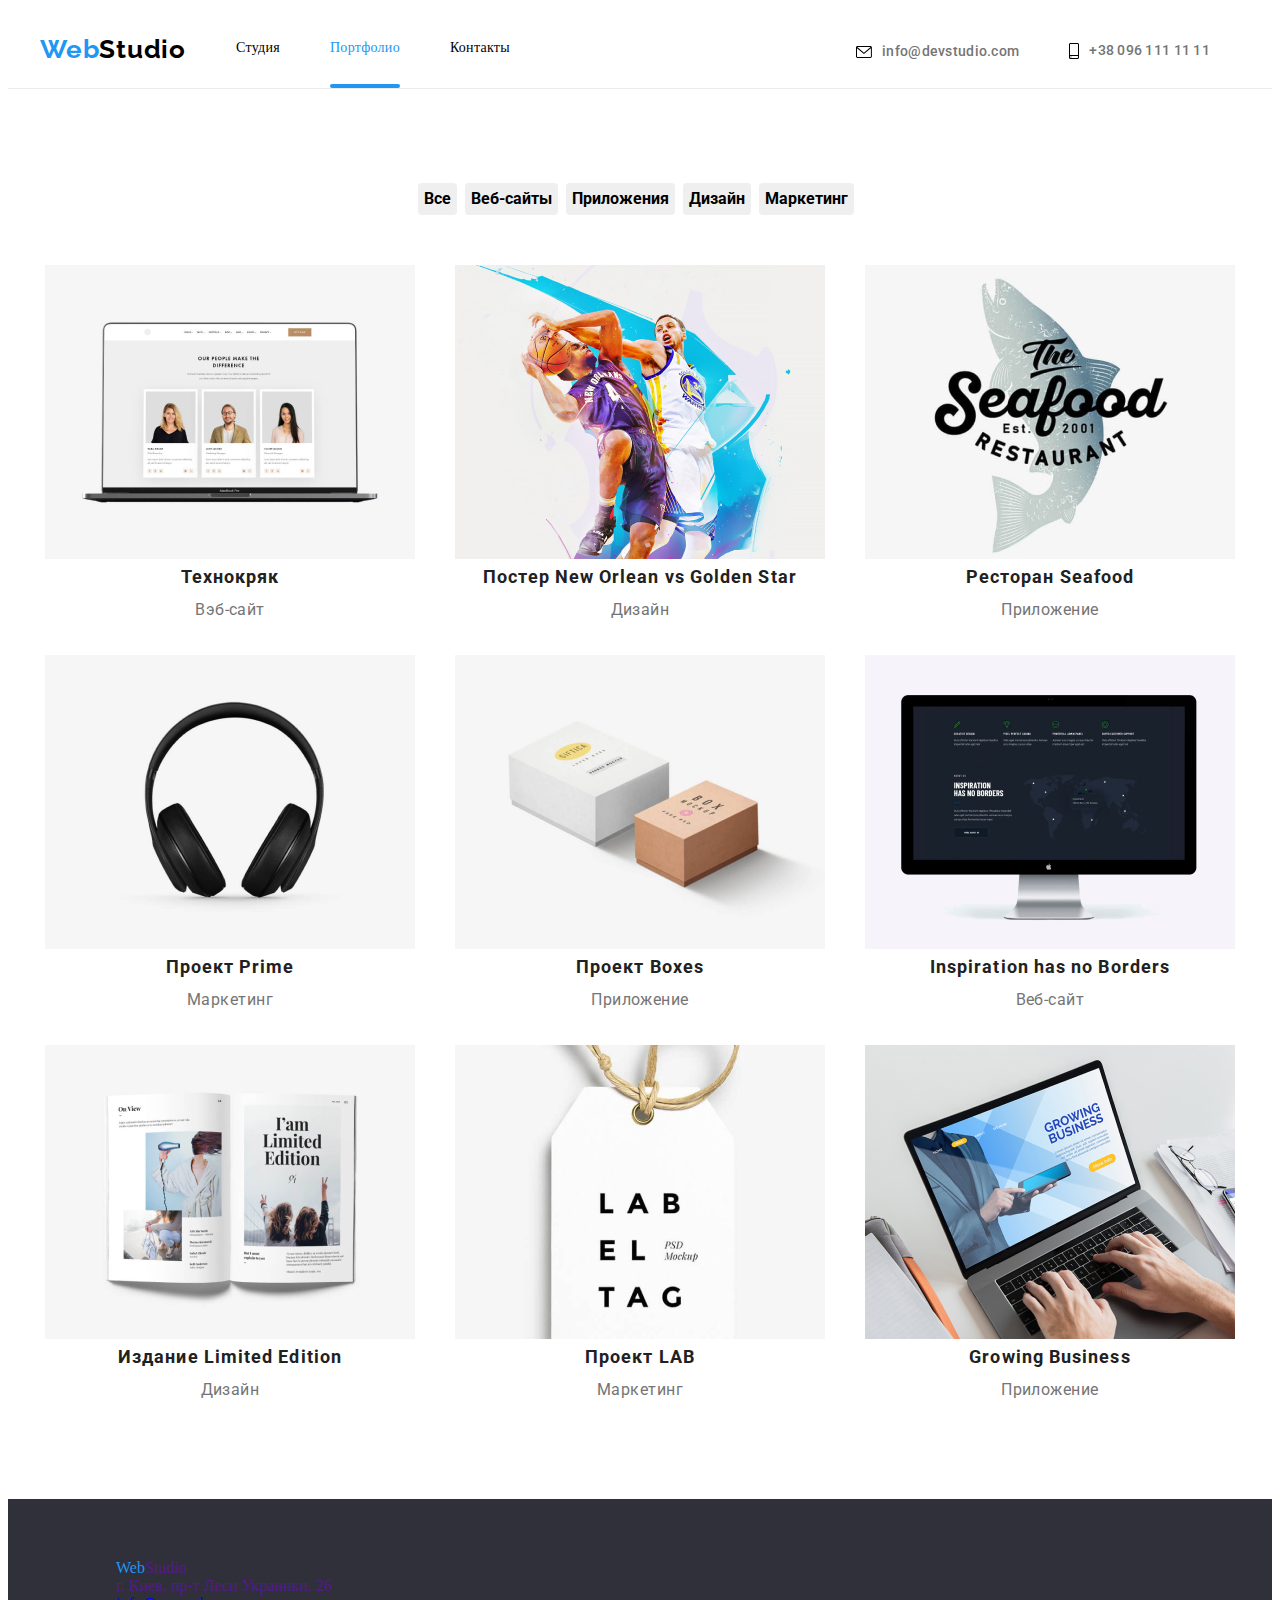
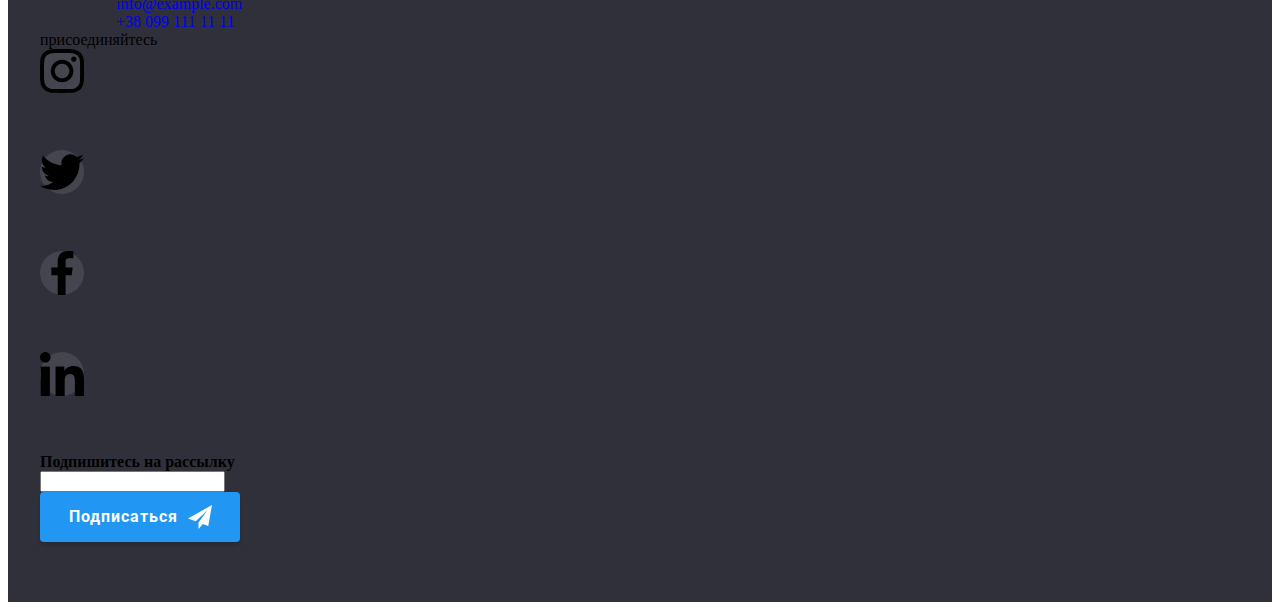
==== commit ded2d873: "hide activity for mobile and tablet" ====
--- a/portfolio.html
+++ b/portfolio.html
@@ -37,7 +37,7 @@
         <ul class="contact-list list">
         
             <li class="contact-info">
-                <a class="contact-list__tel-link link" href="mailto:info@devstudio.com">
+                <a class="contact-list__mail-link link" href="mailto:info@devstudio.com">
                     <svg class="contact-list__icons-contact-link" width="16" height="12">
                         <use href="./images/sprite.svg#icon-envelope"></use>
                     </svg>info@devstudio.com</a>
--- a/css/main.min.css
+++ b/css/main.min.css
@@ -1,2 +1,2 @@
-:root{--main-font: 'Roboto', sans-serif;--secondary-font: 'Raleway', sans-serif;--accent-color: #2196f3;--section-pt: 94px;--section-pb: 94px}.visually-hidden{position:absolute !important;clip:rect(1px 1px 1px 1px);clip:rect(1px, 1px, 1px, 1px);padding:0 !important;border:0 !important;height:1px !important;width:1px !important;overflow:hidden}h1,h2,h3,h4,h5,h6,p{margin:0}ul,ol{margin:0;padding:0}img{display:block}.link{text-decoration:none;display:inline-block}.list{list-style:none}.adress{font-style:normal}.container{padding-left:15px;padding-right:15px}.header .container{display:flex;align-items:center;justify-content:space-between}@media screen and (min-width: 480px){.container{width:480px;margin:0 auto}}@media screen and (min-width: 768px){.container{width:768px}}@media screen and (min-width: 1200px){.container{width:1200px}}.social-link{justify-content:center;align-items:center;display:inline-flex;width:44px;height:44px;border-radius:50%;background:rgba(255,255,255,0.1);transition:background-color 250ms}.social-link:hover,.social-link:focus{background-color:var(--accent-color)}.description{font-family:var(--main-font);font-weight:700;font-size:14px;line-height:1.71;letter-spacing:0.03em;color:#757575}.title{font-family:var(--main-font);font-weight:700;font-size:36px;line-height:1.16;text-align:center;letter-spacing:0.03em;color:#212121;margin-bottom:50px}.social-list-link{justify-content:center;align-items:center;display:inline-flex;width:44px;height:44px;border-radius:50%;background-color:#ffffff;transition:background-color 250ms cubic-bezier(0.4, 0, 0.2, 1)}.social-list-link:hover,.social-list-link:focus{background-color:var(--accent-color)}.social-list-icon{fill:#afb1b8;width:20px;height:20px;transition:fill 250ms cubic-bezier(0.4, 0, 0.2, 1)}.social-list-link:hover .social-list-icon,.social-list-link:focus .social-list-icon{fill:#ffffff}.social-list{display:flex;justify-content:center;margin-right:10px}.section{padding-top:var(--section-pt);padding-bottom:var(--section-pb);margin:0 auto}.modal-btn{font-family:var(--main-font);font-weight:bold;font-size:16px;color:#ffffff;line-height:1.87;cursor:pointer;min-width:200px;display:block;margin:0 auto;box-shadow:0px 4px 4px rgba(0,0,0,0.15);padding:10px 32px;background-color:#2196f3;border:none;border-radius:4px;transition:background-color 250ms cubic-bezier(0.4, 0, 0.2, 1)}.modal-btn:hover,.modal-btn:focus{color:#ffffff;background:var(--accent-color)}.buttons{display:flex;justify-content:center;text-align:center;margin-bottom:50px}.portfolio-btn{font-family:var(--main-font);font-weight:bold;font-size:16px;line-height:1.87;cursor:pointer;display:block;margin-right:8px;border:0;border-radius:4px;transition:color 250ms cubic-bezier(0.4, 0, 0.2, 1),background-color 250ms cubic-bezier(0.4, 0, 0.2, 1)}.portfolio-btn:hover,.portfolio-btn:focus{color:#ffffff;background:var(--accent-color)}.projects{display:flex;flex-wrap:wrap;margin-left:-30px;margin-top:-30px}.project-list-item{text-align:center;margin-left:30px;margin-top:30px;flex-basis:calc(100% / 3 - 30px)}.project-list-item:hover{box-shadow:1px 4px 6px 0px rgba(0,0,0,0.16);box-shadow:0px 4px 4px 0px rgba(0,0,0,0.06);box-shadow:0px 1px 1px 0px rgba(0,0,0,0.12)}.project-list-content-wrapper{position:relative;overflow:hidden}.overlay{position:absolute;top:0;left:0;background-color:rgba(33,150,243,0.9);color:#ffffff;padding-left:24px;padding-right:24px;padding-top:63px;padding-bottom:63px;height:100%;overflow:auto;transform:translateY(100%);opacity:0;transition:transform 300ms cubic-bezier(0.4, 0, 0.2, 1)}.project-card-link:hover .overlay,.project-card-link:focus .overlay{transform:translateY(0%);opacity:1}.project-name{font-family:var(--main-font);font-weight:700;font-size:18px;line-height:2;letter-spacing:0.06em;color:#212121}.project-type{font-family:var(--main-font);font-weight:400;font-size:16px;line-height:1.87;letter-spacing:0.03em;color:#757575}.backdrop{position:fixed;top:0;left:0;width:100vw;height:100vh;background-color:rgba(0,0,0,0.2);transition-duration:300ms}.modal{position:absolute;top:50%;left:50%;transform:translate(-50%, -50%);width:528px;height:580px;background-color:#ffffff;border-radius:4px;padding:40px}.modal-close-btn{position:absolute;display:flex;justify-content:center;align-items:center;width:30px;height:30px;margin-left:auto;border-radius:50%;top:8px;right:8px;cursor:pointer;background-color:#fff;border:1px solid rgba(0,0,0,0.1);outline:none}.modal-close-btn:focus,.modal-close-btn:hover{outline:none;border-color:var(--accent-color);transition:border-color 250ms cubic-bezier(0.4, 0, 0.2, 1)}.icon-close:hover,.icon-close:focus{fill:var(--accent-color);transition:fill 250ms cubic-bezier(0.4, 0, 0.2, 1)}.is-hidden{opacity:0;visibility:hidden;pointer-events:none}.modal-form{display:flex;flex-direction:column}.modal-form b{font-weight:700;font-size:20px;line-height:1.15;text-align:center;letter-spacing:0.03em;margin-bottom:12px}.modal-form-input{width:100%;height:40px;border:1px solid rgba(33,33,33,0.2);border-radius:4px;padding-left:42px}.modal-form-input:focus{outline:none;border-color:var(--accent-color);transition:border-color 250ms cubic-bezier(0.4, 0, 0.2, 1)}.modal-form-input-wrapper{display:block;position:relative;margin-top:4px}.modal-form-icon{position:absolute;display:block;width:18px;height:18px;top:50%;bottom:0;left:12px;transform:translateY(-50%);transition:fill 250ms cubic-bezier(0.4, 0, 0.2, 1)}.modal-form-input:focus+.modal-form-icon{fill:var(--accent-color)}.modal-form-comment{width:100%;height:120px;border:1px solid rgba(33,33,33,0.2);box-sizing:border-box;border-radius:4px;margin-top:4px;margin-bottom:20px;padding:12px 16px;resize:none;transition:border-color 250ms cubic-bezier(0.4, 0, 0.2, 1)}.modal-form-comment::placeholder{color:rgba(117,117,117,0.5)}.modal-form-comment:focus{outline:none;border-color:var(--accent-color)}.checkbox-link{color:var(--accent-color)}.modal-form-check-desk{display:flex;align-items:center}.modal-form-check-desk::before{display:block;content:'';width:16px;height:16px;outline:1px solid #000000;cursor:pointer;margin-right:8px}.modal-form-term:checked+.modal-form-check-desk::before{background-image:url("../images/checkbox-icon.svg");background-repeat:no-repeat;background-color:var(--accent-color);background-position:center}.modal-form-term:focus+.modal-form-check-desk::before{box-shadow:0 0 0 2px var(--accent-color)}.modal-form-btn{font-family:var(--main-font);font-weight:bold;font-size:16px;color:#ffffff;line-height:1.87;cursor:pointer;min-width:200px;display:block;margin:0 auto;box-shadow:0px 4px 4px rgba(0,0,0,0.15);padding:10px 32px;background-color:#2196f3;border:none;border-radius:4px;margin-top:30px;margin-bottom:40px}.header{padding-top:15px;padding-bottom:15px}.navigation-list{display:none}.contact-list{display:none}.main-logo{width:134px;height:28px}.burger-btn,.mobile-menu-close-btn{background-color:transparent;border:none;padding:0}.mobile-menu-close-btn{position:absolute;top:10px;right:15px}.burger-icon{fill:#000}.mobile-menu{position:fixed;top:0;left:50%;width:100vw;max-width:480px;height:100vh;padding:48px 40px;transform:translateY(-100%) translateX(-50%);transition:250ms cubic-bezier(0.4, 0, 0.2, 1);background-color:#ffffff}.is-open{transform:translateY(0) translateX(-50%);transition:250ms cubic-bezier(0.4, 0, 0.2, 1)}.main-logo{font-family:var(--secondary-font);font-style:normal;font-weight:bold;font-size:26px;line-height:1.19;letter-spacing:0.03em;color:#000000;margin-right:93px;transition:color 250ms cubic-bezier(0.4, 0, 0.2, 1)}.main-logo:hover,.main-logo:focus{color:var(--accent-color)}.web{color:#2196f3}.body{font-family:var(--main-font);color:#ffffff}.hero-item{font-family:var(--main-font);font-weight:900;font-size:44px;line-height:1, 36;text-align:center;letter-spacing:0.06em;text-transform:uppercase;color:#ffffff;width:696px;height:120px;margin:0 auto}.hero{background:#2f303a;background-image:linear-gradient(rgba(47,48,58,0.4), rgba(47,48,58,0.4)),url(../images/hero/bg.jpg);padding-top:200px;padding-bottom:200px;margin:0 auto;background-repeat:no-repeat;background-size:cover;max-width:1600px;height:600px}.function{margin-top:10px}.card-name{align-items:center;padding-top:30px;padding-bottom:30px;padding-left:0 auto;padding-right:0 auto;border:1px solid #eeeeee;border-top:none;background:#ffffff}.card-title{align-items:center;padding-top:30px;padding-bottom:30px;border:1px solid #eeeeee;border-top:none;background:#ffffff;padding-left:24px;padding-right:24px}.about-list{display:flex;flex-wrap:wrap;margin-left:-30px;margin-top:-30px}.box{display:flex;justify-content:center;align-items:center;width:270px;height:120px;background:#f5f4fa;border-radius:4px;margin-bottom:30px}.about-list-item{flex-basis:calc(100% / 4 - 30px);margin-left:30px;margin-top:30px}.about-title{font-family:var(--main-font);font-weight:700;font-size:14px;line-height:1.14;letter-spacing:0.03em;text-transform:uppercase;color:#212121;margin-bottom:10px}.description{font-family:var(--main-font);font-weight:700;font-size:14px;line-height:1.71;letter-spacing:0.03em;color:#757575}.projects{display:flex;flex-wrap:wrap;margin-left:-30px;margin-top:-30px}.project-list-item{text-align:center;margin-left:30px;margin-top:30px;flex-basis:calc(100% / 3 - 30px)}.project-list-item:hover{box-shadow:1px 4px 6px 0px rgba(0,0,0,0.16);box-shadow:0px 4px 4px 0px rgba(0,0,0,0.06);box-shadow:0px 1px 1px 0px rgba(0,0,0,0.12)}.project-list-content-wrapper{position:relative;overflow:hidden}.project-card-link:hover .overlay,.project-card-link:focus .overlay{transform:translateY(0%);opacity:1}.overlay{position:absolute;top:0;left:0;background-color:rgba(33,150,243,0.9);color:#ffffff;padding-left:24px;padding-right:24px;padding-top:63px;padding-bottom:63px;height:100%;overflow:auto;transform:translateY(100%);opacity:0;transition:transform 300ms cubic-bezier(0.4, 0, 0.2, 1)}.project-name{font-family:var(--main-font);font-weight:700;font-size:18px;line-height:2;letter-spacing:0.06em;color:#212121}.project-type{font-family:var(--main-font);font-weight:400;font-size:16px;line-height:1.87;letter-spacing:0.03em;color:#757575}.title{font-family:var(--main-font);font-weight:700;font-size:36px;line-height:1.16;text-align:center;letter-spacing:0.03em;color:#212121;margin-bottom:50px}.activity-item{display:flex;flex-wrap:wrap;margin-left:-30px;margin-top:-30px}.activity-item-img{position:relative;flex-basis:calc(100% / 3 - 30px);margin-left:30px;margin-top:30px}.activity-text{position:absolute;bottom:0;right:0;width:100%;font-weight:700;font-size:14px;line-height:1.14;text-align:center;letter-spacing:0.03em;text-transform:uppercase;color:#ffffff;padding-top:27px;padding-bottom:27px;background:rgba(47,48,58,0.8)}.team{background-color:#f5f4fa}.social-list-link{justify-content:center;align-items:center;display:inline-flex;width:44px;height:44px;border-radius:50%;background-color:#ffffff;transition:background-color 250ms cubic-bezier(0.4, 0, 0.2, 1)}.social-list-link:hover,.social-list-link:focus{background-color:var(--accent-color)}.social-list-icon{fill:#afb1b8;width:20px;height:20px;transition:fill 250ms cubic-bezier(0.4, 0, 0.2, 1)}.social-list-link:hover .social-list-icon,.social-list-link:focus .social-list-icon{fill:#ffffff}.social-list{display:flex;justify-content:center;margin-right:10px}.card{box-shadow:0px 1px 3px 0px rgba(0,0,0,0.12)}.team-list{display:flex;flex-wrap:wrap;margin-top:-30px;margin-left:-30px}.team-list-item{margin-top:30px;margin-left:30px;flex-basis:calc(100% / 4 - 30px)}.name{font-family:var(--main-font);font-weight:500;font-size:16px;line-height:1.18;text-align:center;letter-spacing:0.03em;color:#212121}.function{font-family:var(--main-font);font-weight:400;font-size:16px;line-height:1.18;text-align:center;letter-spacing:0.03em;color:#757575;margin-bottom:10px}.clients{padding-top:94px;padding-bottom:94px;padding-right:215px;padding-left:215px}.clients-list{display:flex;justify-content:space-between}.clients-list-item{display:flex;justify-content:center;align-items:center;width:170px;height:90px;border:1px solid #afb1b8;box-sizing:border-box;border-radius:4px}.clients-list-item:not(:last-child){margin-right:30px}.clients-list-item:hover{border-color:var(--accent-color);transition:border 250ms cubic-bezier(0.4, 0, 0.2, 1)}.client-logo{fill:#afb1b8}.clients-list-item:hover .client-logo{fill:var(--accent-color);transition:fill 250ms cubic-bezier(0.4, 0, 0.2, 1)}.footer{background:#2f303a;padding-top:60px;padding-bottom:60px}.footer-wrapper{display:flex;align-items:baseline}.icon-social{fill:#ffffff;width:20px;height:20px}.footer-main{width:1200px;margin:0 auto;padding-left:15px;padding-right:15px}.social-link{justify-content:center;align-items:center;display:inline-flex;width:44px;height:44px;border-radius:50%;background:rgba(255,255,255,0.1);transition:background-color 250ms}.social-link:hover,.social-link:focus{background-color:var(--accent-color)}.logo-link{display:inline-block;font-family:var(--secondary-font);font-weight:bold;font-size:26px;line-height:1.19;letter-spacing:0.03em;color:#ffffff;margin-bottom:10px;transition:color 250ms cubic-bezier(0.4, 0, 0.2, 1)}.logo-link:hover,.logo-link:focus{color:var(--accent-color)}.footer-link{font-family:var(--main-font);font-weight:400;font-size:14px;line-height:2;letter-spacing:0.03em;color:rgba(255,255,255,0.6);transition:color 250ms cubic-bezier(0.4, 0, 0.2, 1)}.footer-link:hover,.footer-link:focus{color:var(--accent-color)}.location-link{margin-bottom:9px;font-size:14px;line-height:1.71;letter-spacing:0.03em;color:#ffffff;transition:color 250ms cubic-bezier(0.4, 0, 0.2, 1)}.location-link:hover,.location-link:focus{color:var(--accent-color)}.footer-social{margin-left:70px}.footer-social-list{display:flex;width:206px;height:44px;justify-content:space-between}.join{font-family:var(--main-font);font-weight:bold;font-size:14px;line-height:1.14;color:#ffffff;letter-spacing:0.03em;text-transform:uppercase}.join-title{margin-bottom:20px}.footer-form{margin-left:93px}.footer-form form{display:flex;margin-top:20px}.footer-form b{font-weight:700;font-size:14px;line-height:16px;text-transform:uppercase;color:#ffffff}.footer-form input{margin-right:12px;width:358px;height:50px;border:1px solid rgba(255,255,255,0.3);filter:drop-shadow(0px 4px 4px rgba(0,0,0,0.15));border-radius:4px;background:#2f303a;padding:16px 15px;color:#ffffff}.subscribe-input{color:#ffffff}.subscribe-input::placeholder{color:rgba(255,255,255,0.6)}.footer-form button{width:200px;height:50px;left:1185px;top:2785px;background:#2196f3;box-shadow:0px 4px 4px rgba(0,0,0,0.15);border-radius:4px;font-family:var(--main-font);font-weight:700;font-size:16px;line-height:1.87;display:flex;align-items:center;text-align:center;letter-spacing:0.06em;color:#ffffff}.subscribe-btn{padding-left:29px;padding-right:28px;border:none}.send-icon{align-items:center;margin-left:10px;height:24px;width:24px}
+:root{--main-font: 'Roboto', sans-serif;--secondary-font: 'Raleway', sans-serif;--accent-color: #2196f3;--section-pt: 94px;--section-pb: 94px}.visually-hidden{position:absolute !important;clip:rect(1px 1px 1px 1px);clip:rect(1px, 1px, 1px, 1px);padding:0 !important;border:0 !important;height:1px !important;width:1px !important;overflow:hidden}h1,h2,h3,h4,h5,h6,p{margin:0}ul,ol{margin:0;padding:0}img{display:block}.link{text-decoration:none;display:inline-block}.list{list-style:none}.adress{font-style:normal}.container{padding-left:15px;padding-right:15px}.header .container{display:flex;align-items:center;justify-content:space-between}@media screen and (min-width: 480px){.container{width:480px;margin:0 auto}}@media screen and (min-width: 768px){.container{width:768px}}@media screen and (min-width: 1200px){.container{width:1200px}}.social-link{justify-content:center;align-items:center;display:inline-flex;width:44px;height:44px;border-radius:50%;background:rgba(255,255,255,0.1);transition:background-color 250ms}.social-link:hover,.social-link:focus{background-color:var(--accent-color)}.description{font-family:var(--main-font);font-weight:700;font-size:14px;line-height:1.71;letter-spacing:0.03em;color:#757575}.title{font-family:var(--main-font);font-weight:700;font-size:36px;line-height:1.16;text-align:center;letter-spacing:0.03em;color:#212121;margin-bottom:50px}.social-list-link{justify-content:center;align-items:center;display:inline-flex;width:44px;height:44px;border-radius:50%;background-color:#ffffff;transition:background-color 250ms cubic-bezier(0.4, 0, 0.2, 1)}.social-list-link:hover,.social-list-link:focus{background-color:var(--accent-color)}.social-list-icon{fill:#afb1b8;width:20px;height:20px;transition:fill 250ms cubic-bezier(0.4, 0, 0.2, 1)}.social-list-link:hover .social-list-icon,.social-list-link:focus .social-list-icon{fill:#ffffff}.social-list{display:flex;justify-content:center;margin-right:10px}.section{padding-top:var(--section-pt);padding-bottom:var(--section-pb);margin:0 auto}.modal-btn{font-family:var(--main-font);font-weight:bold;font-size:16px;color:#ffffff;line-height:1.87;cursor:pointer;min-width:200px;display:block;margin:0 auto;box-shadow:0px 4px 4px rgba(0,0,0,0.15);padding:10px 32px;background-color:#2196f3;border:none;border-radius:4px;transition:background-color 250ms cubic-bezier(0.4, 0, 0.2, 1)}.modal-btn:hover,.modal-btn:focus{color:#ffffff;background:var(--accent-color)}.buttons{display:flex;justify-content:center;text-align:center;margin-bottom:50px}.portfolio-btn{font-family:var(--main-font);font-weight:bold;font-size:16px;line-height:1.87;cursor:pointer;display:block;margin-right:8px;border:0;border-radius:4px;transition:color 250ms cubic-bezier(0.4, 0, 0.2, 1),background-color 250ms cubic-bezier(0.4, 0, 0.2, 1)}.portfolio-btn:hover,.portfolio-btn:focus{color:#ffffff;background:var(--accent-color)}.projects{display:flex;flex-wrap:wrap;margin-left:-30px;margin-top:-30px}.project-list-item{text-align:center;margin-left:30px;margin-top:30px;flex-basis:calc(100% / 3 - 30px)}.project-list-item:hover{box-shadow:1px 4px 6px 0px rgba(0,0,0,0.16);box-shadow:0px 4px 4px 0px rgba(0,0,0,0.06);box-shadow:0px 1px 1px 0px rgba(0,0,0,0.12)}.project-list-content-wrapper{position:relative;overflow:hidden}.overlay{position:absolute;top:0;left:0;background-color:rgba(33,150,243,0.9);color:#ffffff;padding-left:24px;padding-right:24px;padding-top:63px;padding-bottom:63px;height:100%;overflow:auto;transform:translateY(100%);opacity:0;transition:transform 300ms cubic-bezier(0.4, 0, 0.2, 1)}.project-card-link:hover .overlay,.project-card-link:focus .overlay{transform:translateY(0%);opacity:1}.project-name{font-family:var(--main-font);font-weight:700;font-size:18px;line-height:2;letter-spacing:0.06em;color:#212121}.project-type{font-family:var(--main-font);font-weight:400;font-size:16px;line-height:1.87;letter-spacing:0.03em;color:#757575}.backdrop{position:fixed;top:0;left:0;width:100vw;height:100vh;background-color:rgba(0,0,0,0.2);transition-duration:300ms}.modal{position:absolute;top:50%;left:50%;transform:translate(-50%, -50%);width:528px;height:580px;background-color:#ffffff;border-radius:4px;padding:40px}.modal-close-btn{position:absolute;display:flex;justify-content:center;align-items:center;width:30px;height:30px;margin-left:auto;border-radius:50%;top:8px;right:8px;cursor:pointer;background-color:#fff;border:1px solid rgba(0,0,0,0.1);outline:none}.modal-close-btn:focus,.modal-close-btn:hover{outline:none;border-color:var(--accent-color);transition:border-color 250ms cubic-bezier(0.4, 0, 0.2, 1)}.icon-close:hover,.icon-close:focus{fill:var(--accent-color);transition:fill 250ms cubic-bezier(0.4, 0, 0.2, 1)}.is-hidden{opacity:0;visibility:hidden;pointer-events:none}.modal-form{display:flex;flex-direction:column}.modal-form b{font-weight:700;font-size:20px;line-height:1.15;text-align:center;letter-spacing:0.03em;margin-bottom:12px}.modal-form-input{width:100%;height:40px;border:1px solid rgba(33,33,33,0.2);border-radius:4px;padding-left:42px}.modal-form-input:focus{outline:none;border-color:var(--accent-color);transition:border-color 250ms cubic-bezier(0.4, 0, 0.2, 1)}.modal-form-input-wrapper{display:block;position:relative;margin-top:4px}.modal-form-icon{position:absolute;display:block;width:18px;height:18px;top:50%;bottom:0;left:12px;transform:translateY(-50%);transition:fill 250ms cubic-bezier(0.4, 0, 0.2, 1)}.modal-form-input:focus+.modal-form-icon{fill:var(--accent-color)}.modal-form-comment{width:100%;height:120px;border:1px solid rgba(33,33,33,0.2);box-sizing:border-box;border-radius:4px;margin-top:4px;margin-bottom:20px;padding:12px 16px;resize:none;transition:border-color 250ms cubic-bezier(0.4, 0, 0.2, 1)}.modal-form-comment::placeholder{color:rgba(117,117,117,0.5)}.modal-form-comment:focus{outline:none;border-color:var(--accent-color)}.checkbox-link{color:var(--accent-color)}.modal-form-check-desk{display:flex;align-items:center}.modal-form-check-desk::before{display:block;content:'';width:16px;height:16px;outline:1px solid #000000;cursor:pointer;margin-right:8px}.modal-form-term:checked+.modal-form-check-desk::before{background-image:url("../images/checkbox-icon.svg");background-repeat:no-repeat;background-color:var(--accent-color);background-position:center}.modal-form-term:focus+.modal-form-check-desk::before{box-shadow:0 0 0 2px var(--accent-color)}.modal-form-btn{font-family:var(--main-font);font-weight:bold;font-size:16px;color:#ffffff;line-height:1.87;cursor:pointer;min-width:200px;display:block;margin:0 auto;box-shadow:0px 4px 4px rgba(0,0,0,0.15);padding:10px 32px;background-color:#2196f3;border:none;border-radius:4px;margin-top:30px;margin-bottom:40px}@media screen and (max-width: 767px){.navigation-list{display:none}.contact-list{display:none}.burger-btn,.mobile-menu-close-btn{background-color:transparent;border:none;padding:0}.mobile-menu-close-btn{position:absolute;top:10px;right:15px}.burger-icon{fill:#000}.mobile-menu{position:fixed;top:0;left:50%;width:100vw;max-width:480px;height:100vh;padding:48px 40px;transform:translateY(-100%) translateX(-50%);transition:250ms cubic-bezier(0.4, 0, 0.2, 1);background-color:#ffffff}.is-open{transform:translateY(0) translateX(-50%);transition:250ms cubic-bezier(0.4, 0, 0.2, 1)}}@media screen and (min-width: 768px){.mobile-menu{display:none}.burger-btn{display:none}.navigation-list__navigation-item:not(:last-child){margin-right:50px}.navigation-list{display:flex;align-items:center}.navigation-link{display:inline-block;position:relative;font-weight:500;font-size:14px;line-height:1.14;padding-top:32px;padding-bottom:32px;letter-spacing:0.02em;color:var(--color);transition:color 250ms cubic-bezier(0.4, 0, 0.2, 1)}.navigation-link:hover,.navigation-link:focus{color:var(--accent-color)}.current{color:var(--accent-color)}.current::after{display:block;content:'';position:absolute;bottom:0;left:0;background-color:var(--accent-color);width:100%;height:4px;border-radius:2px}.contact-list{display:block;justify-content:center;align-items:center}.contact-list__tel-link{display:inline-flex;align-items:center;padding-top:10px;font-weight:500;font-size:12px;line-height:1.14;letter-spacing:0.02em;color:#757575;transition:color 250ms var(--accent-color)}.contact-list__mail-link{display:inline-flex;align-items:center;padding-top:10px;font-weight:500;font-size:12px;letter-spacing:0.02em;color:#757575;transition:color 250ms var(--accent-color)}}.contact-list__icons-contact-link{margin-right:10px;color:#757575;transition:color 250ms cubic-bezier(0.4, 0, 0.2, 1)}.contact-list__icons-contact-link:hover,.contact-list__icons-contact-link:focus{fill:var(--accent-color)}.mobile-social-list{display:flex;align-items:center;justify-content:start}.mobile-social-link{margin-right:20px}.main-logo{font-family:var(--secondary-font);font-style:normal;font-weight:bold;font-size:26px;line-height:1.19;letter-spacing:0.03em;color:#000000;transition:color 250ms cubic-bezier(0.4, 0, 0.2, 1)}.main-logo:hover,.main-logo:focus{color:var(--accent-color)}.web{color:#2196f3}@media screen and (min-width: 1200px){.header .container{align-items:center;display:flex}.header{height:80px;border-bottom:1px solid #ececec}.navigation-list{display:flex;align-items:center;margin-left:50px}.contact-list{display:flex;align-items:center;margin-left:auto}.contact-list__icons-contact-link{display:inline-flex;margin-right:10px;color:#757575;transition:color 250ms cubic-bezier(0.4, 0, 0.2, 1)}.contact-list__icons-contact-link:hover,.contact-list__icons-contact-link:focus{fill:var(--accent-color)}.navigation-link{display:inline-block;position:relative;font-weight:500;font-size:14px;line-height:1.14;padding-top:32px;padding-bottom:32px;letter-spacing:0.02em;color:var(--color);transition:color 250ms cubic-bezier(0.4, 0, 0.2, 1)}.navigation-link:hover,.navigation-link:focus{color:var(--accent-color)}.current{color:var(--accent-color)}.current::after{display:block;content:'';position:absolute;bottom:0;left:0;background-color:var(--accent-color);width:100%;height:4px;border-radius:2px}.contact-list{margin-left:auto}.contact-box{display:flex}.contact-list__tel-link{align-items:center;margin-right:30px;font-family:var(--main-font);font-weight:500;font-size:14px;line-height:1.14;letter-spacing:0.02em;color:#757575;transition:color 250ms cubic-bezier(0.4, 0, 0.2, 1)}.contact-list__tel-link:hover,.contact-list__tel-link:focus{color:var(--accent-color)}.contact-list__mail-link{font-family:var(--main-font);font-weight:500;font-size:14px;line-height:1.14;letter-spacing:0.02em;color:#757575;margin-right:50px;transition:color 250ms cubic-bezier(0.4, 0, 0.2, 1)}.contact-list__mail-link:hover,.contact-list__mail-link:focus{color:var(--accent-color)}}.body{font-family:var(--main-font);color:#ffffff}.hero-item{font-family:var(--main-font);font-weight:900;font-size:44px;line-height:1, 36;text-align:center;letter-spacing:0.06em;text-transform:uppercase;color:#ffffff;width:696px;height:120px;margin:0 auto}.hero{background:#2f303a;background-image:linear-gradient(rgba(47,48,58,0.4), rgba(47,48,58,0.4)),url(../images/hero/bg.jpg);padding-top:200px;padding-bottom:200px;margin:0 auto;background-repeat:no-repeat;background-size:cover;max-width:1600px;height:600px}@media screen and (max-width: 767px){.activity{display:none}}@media screen and (min-width: 768px){.activity{display:none}}@media screen and (min-width: 1200px){.activity{display:flex}.title{font-family:var(--main-font);font-weight:700;font-size:36px;line-height:1.16;text-align:center;letter-spacing:0.03em;color:#212121;margin-bottom:50px}.activity-item{display:flex;flex-wrap:wrap;margin-left:-30px;margin-top:-30px}.activity-item-img{position:relative;flex-basis:calc(100% / 3 - 30px);margin-left:30px;margin-top:30px}.activity-text{position:absolute;bottom:0;right:0;width:100%;font-weight:700;font-size:14px;line-height:1.14;text-align:center;letter-spacing:0.03em;text-transform:uppercase;color:#ffffff;padding-top:27px;padding-bottom:27px;background:rgba(47,48,58,0.8)}}.team{background-color:#f5f4fa}.social-list-link{justify-content:center;align-items:center;display:inline-flex;width:44px;height:44px;border-radius:50%;background-color:#ffffff;transition:background-color 250ms cubic-bezier(0.4, 0, 0.2, 1)}.social-list-link:hover,.social-list-link:focus{background-color:var(--accent-color)}.social-list-icon{fill:#afb1b8;width:20px;height:20px;transition:fill 250ms cubic-bezier(0.4, 0, 0.2, 1)}.social-list-link:hover .social-list-icon,.social-list-link:focus .social-list-icon{fill:#ffffff}.social-list{display:flex;justify-content:center;margin-right:10px}.social-list-item:not(:last-child){margin-right:10px}.card{box-shadow:0px 1px 3px 0px rgba(0,0,0,0.12)}.team-list{display:flex;flex-wrap:wrap;margin-top:-30px;margin-left:-30px}.team-list-item{margin-top:30px;margin-left:30px;flex-basis:calc(100% / 4 - 30px)}.name{font-family:var(--main-font);font-weight:500;font-size:16px;line-height:1.18;text-align:center;letter-spacing:0.03em;color:#212121}.function{font-family:var(--main-font);font-weight:400;font-size:16px;line-height:1.18;text-align:center;letter-spacing:0.03em;color:#757575;margin-bottom:10px}.clients{padding-top:94px;padding-bottom:94px;padding-right:215px;padding-left:215px}.clients-list{display:flex;justify-content:space-between}.clients-list-item{display:flex;justify-content:center;align-items:center;width:170px;height:90px;border:1px solid #afb1b8;box-sizing:border-box;border-radius:4px}.clients-list-item:not(:last-child){margin-right:30px}.clients-list-item:hover{border-color:var(--accent-color);transition:border 250ms cubic-bezier(0.4, 0, 0.2, 1)}.client-logo{fill:#afb1b8}.clients-list-item:hover .client-logo{fill:var(--accent-color);transition:fill 250ms cubic-bezier(0.4, 0, 0.2, 1)}@media screen and (max-width: 767px){.footer{display:block;padding-top:60px;padding-bottom:60px;background:#2f303a;text-align:center}.footer-logo{display:block;margin-bottom:20px;margin-right:0;font-family:var(--secondary-font);font-weight:bold;font-size:26px;line-height:1.19;letter-spacing:0.03em;color:#ffffff;transition:color 250ms cubic-bezier(0.4, 0, 0.2, 1)}.footer-logo:hover,.footer-logo:focus{color:var(--accent-color)}.location-link{padding-bottom:8px;margin-top:10px;font-size:14px;line-height:1.71;letter-spacing:0.03em;color:#ffffff;transition:color 250ms cubic-bezier(0.4, 0, 0.2, 1)}.location-link:hover,.location-link:focus{color:var(--accent-color)}.footer-link-mail{padding-bottom:8px}.footer-wrapper{padding-top:60px;justify-content:center;margin-bottom:60px}.join{margin-bottom:20px;font-weight:700;font-size:14px;line-height:1.14;letter-spacing:0.03em;text-transform:uppercase;color:#ffffff}.footer-social-list{display:flex;justify-content:space-between;width:206px;height:44px;margin:0 auto}.icon-social{fill:#ffffff;width:20px;height:20px}.footer-form input{margin:0 auto 20px;width:450px;height:50px;border:1px solid rgba(255,255,255,0.3);filter:drop-shadow(0px 4px 4px rgba(0,0,0,0.15));border-radius:4px;background:#2f303a;padding:16px 15px;color:#ffffff}.footer-form b{display:block;margin-bottom:20px;font-weight:700;font-size:14px;line-height:16px;text-transform:uppercase;color:#ffffff}.subscribe-btn{margin-top:20px;margin:0 auto}}@media screen and (min-width: 768px){.container{width:768px}.footer{display:flex;padding-top:60px;padding-bottom:60px;background:#2f303a}.footer-adress{display:block;margin-left:76px}.location-link{text-align:center}}@media screen and (min-width: 1200px){.container{width:1200px}}.footer-logo{display:inline-block;font-family:var(--secondary-font);font-weight:bold;font-size:26px;line-height:1.19;letter-spacing:0.03em;color:#ffffff;margin-bottom:10px;transition:color 250ms cubic-bezier(0.4, 0, 0.2, 1)}.footer-logo:hover,.footer-logo:focus{color:var(--accent-color)}.footer-link-mail{font-family:var(--main-font);font-weight:400;font-size:14px;line-height:2;letter-spacing:0.03em;color:rgba(255,255,255,0.6);transition:color 250ms cubic-bezier(0.4, 0, 0.2, 1)}.footer-link-mail:hover,.footer-link-mail:focus{color:var(--accent-color)}.footer-link-tel{font-family:var(--main-font);font-weight:400;font-size:14px;line-height:2;letter-spacing:0.03em;color:rgba(255,255,255,0.6);transition:color 250ms cubic-bezier(0.4, 0, 0.2, 1)}.footer-link-tel:hover,.footer-link-tel:focus{color:var(--accent-color)}.subscribe-input{color:#ffffff}.subscribe-input::placeholder{color:rgba(255,255,255,0.6)}.footer-form button{width:200px;height:50px;left:1185px;top:2785px;background:#2196f3;box-shadow:0px 4px 4px rgba(0,0,0,0.15);border-radius:4px;font-family:var(--main-font);font-weight:700;font-size:16px;line-height:1.87;display:flex;align-items:center;text-align:center;letter-spacing:0.06em;color:#ffffff}.subscribe-btn{padding-left:29px;padding-right:28px;border:none}.send-icon{align-items:center;margin-left:10px;height:24px;width:24px}
 /*# sourceMappingURL=main.min.css.map */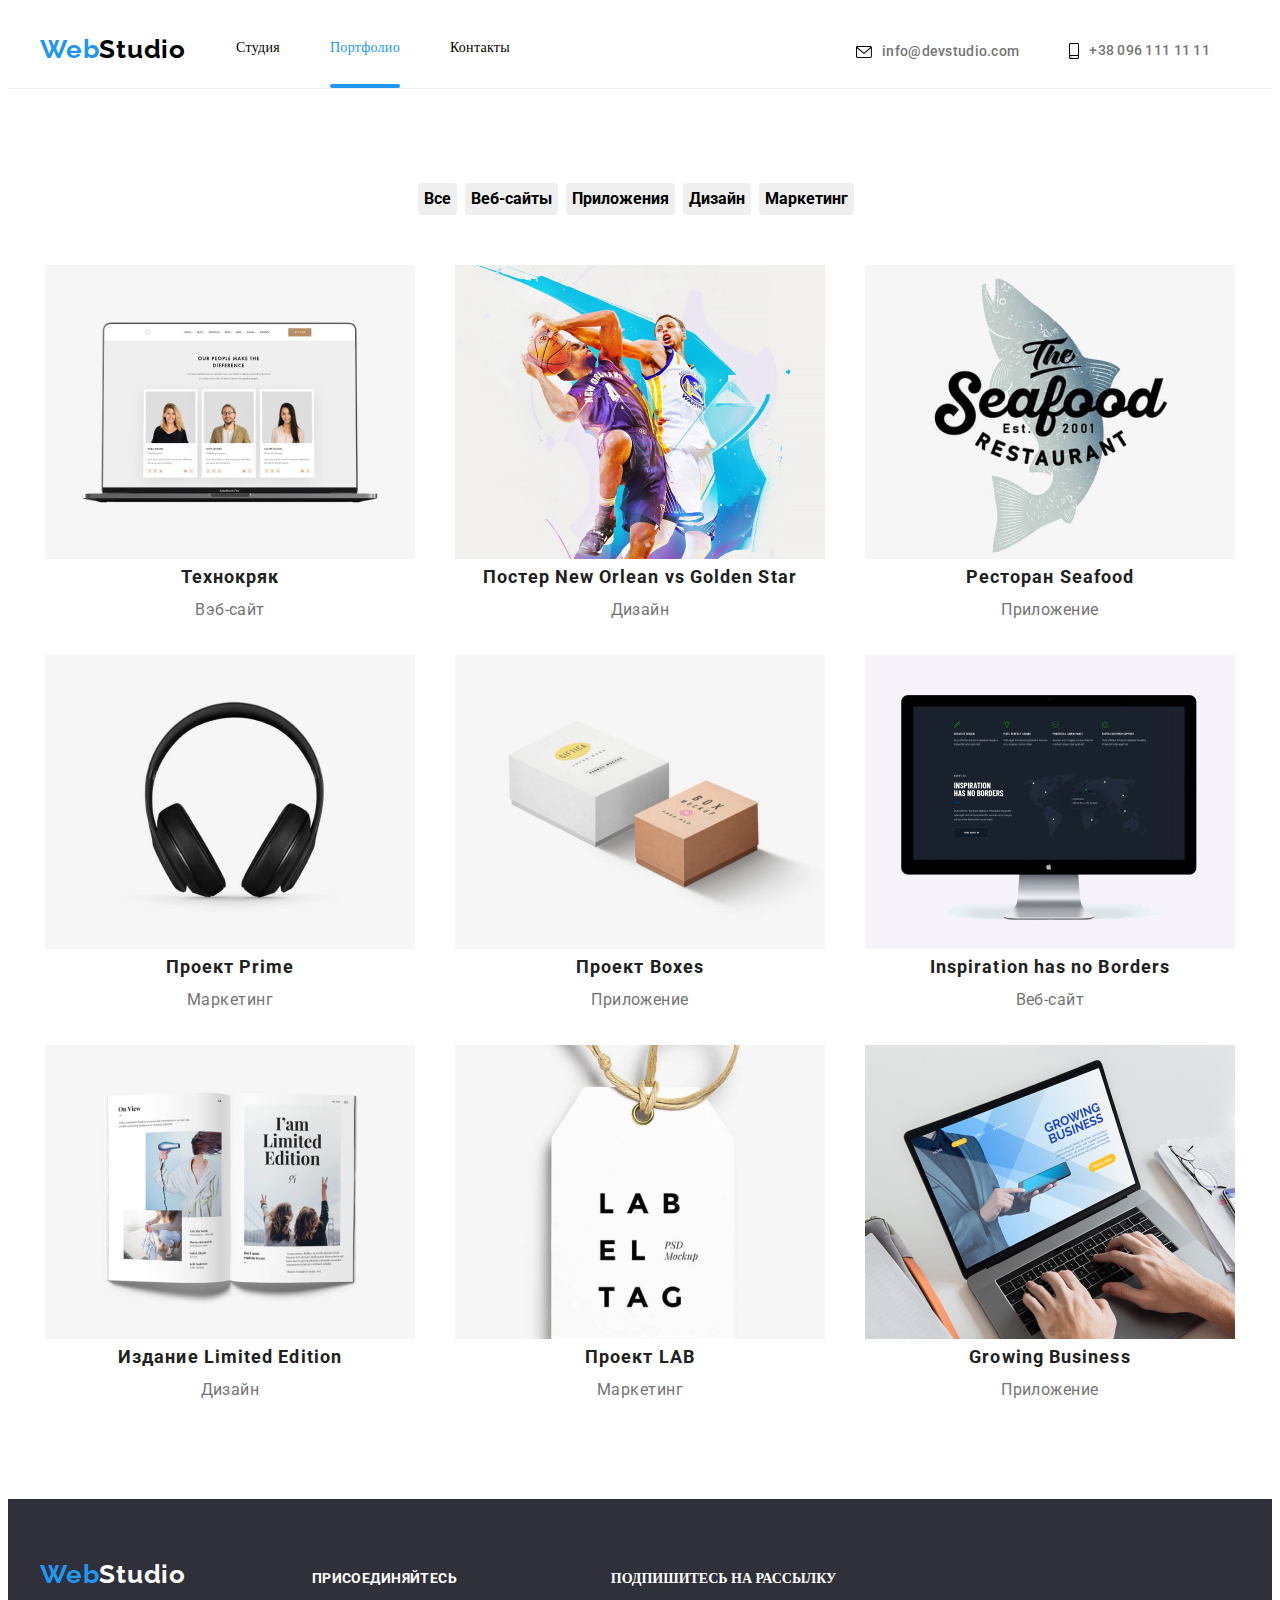
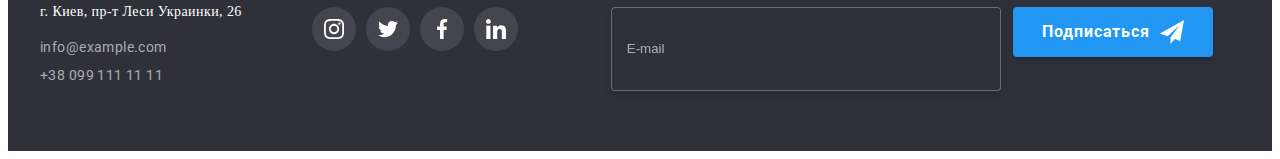
==== commit c883c09c: "правка футера" ====
--- a/portfolio.html
+++ b/portfolio.html
@@ -254,26 +254,26 @@
             <div class="footer-wrapper">
                 <div class="footer-adress">
                     <div class="logo">
-                        <a class="logo-link link" href="">
+                        <a class="footer-logo link" href="">
                             <span class="web">Web</span>Studio</a>
                     </div>
     
                     <address class="adress">
-                        <ul class="list">
+                        <ul class="adress-list list">
                             <li>
                                 <a class="location-link link" href="">г. Киев, пр-т Леси Украинки, 26</a>
                             </li>
                             <li>
-                                <a class="footer-link link" href="mailto:info@example.com">info@example.com</a>
+                                <a class="footer-link-mail link" href="mailto:info@example.com">info@example.com</a>
                             </li>
                             <li>
-                                <a class="footer-link link" href="tel:+380991111111">+38 099 111 11 11</a>
+                                <a class="footer-link-tel link" href="tel:+380991111111">+38 099 111 11 11</a>
                             </li>
                         </ul>
                     </address>
                 </div>
     
-                <div class="footer-social">
+                <div class="footer-wrapper-social">
                     <div class="join-title">
                         <p class="join">присоединяйтесь</p>
                     </div>
@@ -312,7 +312,7 @@
     
                 <div class="footer-form">
                     <b class="subscribe">Подпишитесь на рассылку</b>
-                    <form>
+                    <form class="">
                         <input class="subscribe-input" type="email" placeholder="E-mail">
                         <button type="submit" class="subscribe-btn">Подписаться
                             <svg class="send-icon">
--- a/css/main.min.css
+++ b/css/main.min.css
@@ -1,2 +1,2 @@
-:root{--main-font: 'Roboto', sans-serif;--secondary-font: 'Raleway', sans-serif;--accent-color: #2196f3;--section-pt: 94px;--section-pb: 94px}.visually-hidden{position:absolute !important;clip:rect(1px 1px 1px 1px);clip:rect(1px, 1px, 1px, 1px);padding:0 !important;border:0 !important;height:1px !important;width:1px !important;overflow:hidden}h1,h2,h3,h4,h5,h6,p{margin:0}ul,ol{margin:0;padding:0}img{display:block}.link{text-decoration:none;display:inline-block}.list{list-style:none}.adress{font-style:normal}.container{padding-left:15px;padding-right:15px}.header .container{display:flex;align-items:center;justify-content:space-between}@media screen and (min-width: 480px){.container{width:480px;margin:0 auto}}@media screen and (min-width: 768px){.container{width:768px}}@media screen and (min-width: 1200px){.container{width:1200px}}.social-link{justify-content:center;align-items:center;display:inline-flex;width:44px;height:44px;border-radius:50%;background:rgba(255,255,255,0.1);transition:background-color 250ms}.social-link:hover,.social-link:focus{background-color:var(--accent-color)}.description{font-family:var(--main-font);font-weight:700;font-size:14px;line-height:1.71;letter-spacing:0.03em;color:#757575}.title{font-family:var(--main-font);font-weight:700;font-size:36px;line-height:1.16;text-align:center;letter-spacing:0.03em;color:#212121;margin-bottom:50px}.social-list-link{justify-content:center;align-items:center;display:inline-flex;width:44px;height:44px;border-radius:50%;background-color:#ffffff;transition:background-color 250ms cubic-bezier(0.4, 0, 0.2, 1)}.social-list-link:hover,.social-list-link:focus{background-color:var(--accent-color)}.social-list-icon{fill:#afb1b8;width:20px;height:20px;transition:fill 250ms cubic-bezier(0.4, 0, 0.2, 1)}.social-list-link:hover .social-list-icon,.social-list-link:focus .social-list-icon{fill:#ffffff}.social-list{display:flex;justify-content:center;margin-right:10px}.section{padding-top:var(--section-pt);padding-bottom:var(--section-pb);margin:0 auto}.modal-btn{font-family:var(--main-font);font-weight:bold;font-size:16px;color:#ffffff;line-height:1.87;cursor:pointer;min-width:200px;display:block;margin:0 auto;box-shadow:0px 4px 4px rgba(0,0,0,0.15);padding:10px 32px;background-color:#2196f3;border:none;border-radius:4px;transition:background-color 250ms cubic-bezier(0.4, 0, 0.2, 1)}.modal-btn:hover,.modal-btn:focus{color:#ffffff;background:var(--accent-color)}.buttons{display:flex;justify-content:center;text-align:center;margin-bottom:50px}.portfolio-btn{font-family:var(--main-font);font-weight:bold;font-size:16px;line-height:1.87;cursor:pointer;display:block;margin-right:8px;border:0;border-radius:4px;transition:color 250ms cubic-bezier(0.4, 0, 0.2, 1),background-color 250ms cubic-bezier(0.4, 0, 0.2, 1)}.portfolio-btn:hover,.portfolio-btn:focus{color:#ffffff;background:var(--accent-color)}.projects{display:flex;flex-wrap:wrap;margin-left:-30px;margin-top:-30px}.project-list-item{text-align:center;margin-left:30px;margin-top:30px;flex-basis:calc(100% / 3 - 30px)}.project-list-item:hover{box-shadow:1px 4px 6px 0px rgba(0,0,0,0.16);box-shadow:0px 4px 4px 0px rgba(0,0,0,0.06);box-shadow:0px 1px 1px 0px rgba(0,0,0,0.12)}.project-list-content-wrapper{position:relative;overflow:hidden}.overlay{position:absolute;top:0;left:0;background-color:rgba(33,150,243,0.9);color:#ffffff;padding-left:24px;padding-right:24px;padding-top:63px;padding-bottom:63px;height:100%;overflow:auto;transform:translateY(100%);opacity:0;transition:transform 300ms cubic-bezier(0.4, 0, 0.2, 1)}.project-card-link:hover .overlay,.project-card-link:focus .overlay{transform:translateY(0%);opacity:1}.project-name{font-family:var(--main-font);font-weight:700;font-size:18px;line-height:2;letter-spacing:0.06em;color:#212121}.project-type{font-family:var(--main-font);font-weight:400;font-size:16px;line-height:1.87;letter-spacing:0.03em;color:#757575}.backdrop{position:fixed;top:0;left:0;width:100vw;height:100vh;background-color:rgba(0,0,0,0.2);transition-duration:300ms}.modal{position:absolute;top:50%;left:50%;transform:translate(-50%, -50%);width:528px;height:580px;background-color:#ffffff;border-radius:4px;padding:40px}.modal-close-btn{position:absolute;display:flex;justify-content:center;align-items:center;width:30px;height:30px;margin-left:auto;border-radius:50%;top:8px;right:8px;cursor:pointer;background-color:#fff;border:1px solid rgba(0,0,0,0.1);outline:none}.modal-close-btn:focus,.modal-close-btn:hover{outline:none;border-color:var(--accent-color);transition:border-color 250ms cubic-bezier(0.4, 0, 0.2, 1)}.icon-close:hover,.icon-close:focus{fill:var(--accent-color);transition:fill 250ms cubic-bezier(0.4, 0, 0.2, 1)}.is-hidden{opacity:0;visibility:hidden;pointer-events:none}.modal-form{display:flex;flex-direction:column}.modal-form b{font-weight:700;font-size:20px;line-height:1.15;text-align:center;letter-spacing:0.03em;margin-bottom:12px}.modal-form-input{width:100%;height:40px;border:1px solid rgba(33,33,33,0.2);border-radius:4px;padding-left:42px}.modal-form-input:focus{outline:none;border-color:var(--accent-color);transition:border-color 250ms cubic-bezier(0.4, 0, 0.2, 1)}.modal-form-input-wrapper{display:block;position:relative;margin-top:4px}.modal-form-icon{position:absolute;display:block;width:18px;height:18px;top:50%;bottom:0;left:12px;transform:translateY(-50%);transition:fill 250ms cubic-bezier(0.4, 0, 0.2, 1)}.modal-form-input:focus+.modal-form-icon{fill:var(--accent-color)}.modal-form-comment{width:100%;height:120px;border:1px solid rgba(33,33,33,0.2);box-sizing:border-box;border-radius:4px;margin-top:4px;margin-bottom:20px;padding:12px 16px;resize:none;transition:border-color 250ms cubic-bezier(0.4, 0, 0.2, 1)}.modal-form-comment::placeholder{color:rgba(117,117,117,0.5)}.modal-form-comment:focus{outline:none;border-color:var(--accent-color)}.checkbox-link{color:var(--accent-color)}.modal-form-check-desk{display:flex;align-items:center}.modal-form-check-desk::before{display:block;content:'';width:16px;height:16px;outline:1px solid #000000;cursor:pointer;margin-right:8px}.modal-form-term:checked+.modal-form-check-desk::before{background-image:url("../images/checkbox-icon.svg");background-repeat:no-repeat;background-color:var(--accent-color);background-position:center}.modal-form-term:focus+.modal-form-check-desk::before{box-shadow:0 0 0 2px var(--accent-color)}.modal-form-btn{font-family:var(--main-font);font-weight:bold;font-size:16px;color:#ffffff;line-height:1.87;cursor:pointer;min-width:200px;display:block;margin:0 auto;box-shadow:0px 4px 4px rgba(0,0,0,0.15);padding:10px 32px;background-color:#2196f3;border:none;border-radius:4px;margin-top:30px;margin-bottom:40px}@media screen and (max-width: 767px){.navigation-list{display:none}.contact-list{display:none}.burger-btn,.mobile-menu-close-btn{background-color:transparent;border:none;padding:0}.mobile-menu-close-btn{position:absolute;top:10px;right:15px}.burger-icon{fill:#000}.mobile-menu{position:fixed;top:0;left:50%;width:100vw;max-width:480px;height:100vh;padding:48px 40px;transform:translateY(-100%) translateX(-50%);transition:250ms cubic-bezier(0.4, 0, 0.2, 1);background-color:#ffffff}.is-open{transform:translateY(0) translateX(-50%);transition:250ms cubic-bezier(0.4, 0, 0.2, 1)}}@media screen and (min-width: 768px){.mobile-menu{display:none}.burger-btn{display:none}.navigation-list__navigation-item:not(:last-child){margin-right:50px}.navigation-list{display:flex;align-items:center}.navigation-link{display:inline-block;position:relative;font-weight:500;font-size:14px;line-height:1.14;padding-top:32px;padding-bottom:32px;letter-spacing:0.02em;color:var(--color);transition:color 250ms cubic-bezier(0.4, 0, 0.2, 1)}.navigation-link:hover,.navigation-link:focus{color:var(--accent-color)}.current{color:var(--accent-color)}.current::after{display:block;content:'';position:absolute;bottom:0;left:0;background-color:var(--accent-color);width:100%;height:4px;border-radius:2px}.contact-list{display:block;justify-content:center;align-items:center}.contact-list__tel-link{display:inline-flex;align-items:center;padding-top:10px;font-weight:500;font-size:12px;line-height:1.14;letter-spacing:0.02em;color:#757575;transition:color 250ms var(--accent-color)}.contact-list__mail-link{display:inline-flex;align-items:center;padding-top:10px;font-weight:500;font-size:12px;letter-spacing:0.02em;color:#757575;transition:color 250ms var(--accent-color)}}.contact-list__icons-contact-link{margin-right:10px;color:#757575;transition:color 250ms cubic-bezier(0.4, 0, 0.2, 1)}.contact-list__icons-contact-link:hover,.contact-list__icons-contact-link:focus{fill:var(--accent-color)}.mobile-social-list{display:flex;align-items:center;justify-content:start}.mobile-social-link{margin-right:20px}.main-logo{font-family:var(--secondary-font);font-style:normal;font-weight:bold;font-size:26px;line-height:1.19;letter-spacing:0.03em;color:#000000;transition:color 250ms cubic-bezier(0.4, 0, 0.2, 1)}.main-logo:hover,.main-logo:focus{color:var(--accent-color)}.web{color:#2196f3}@media screen and (min-width: 1200px){.header .container{align-items:center;display:flex}.header{height:80px;border-bottom:1px solid #ececec}.navigation-list{display:flex;align-items:center;margin-left:50px}.contact-list{display:flex;align-items:center;margin-left:auto}.contact-list__icons-contact-link{display:inline-flex;margin-right:10px;color:#757575;transition:color 250ms cubic-bezier(0.4, 0, 0.2, 1)}.contact-list__icons-contact-link:hover,.contact-list__icons-contact-link:focus{fill:var(--accent-color)}.navigation-link{display:inline-block;position:relative;font-weight:500;font-size:14px;line-height:1.14;padding-top:32px;padding-bottom:32px;letter-spacing:0.02em;color:var(--color);transition:color 250ms cubic-bezier(0.4, 0, 0.2, 1)}.navigation-link:hover,.navigation-link:focus{color:var(--accent-color)}.current{color:var(--accent-color)}.current::after{display:block;content:'';position:absolute;bottom:0;left:0;background-color:var(--accent-color);width:100%;height:4px;border-radius:2px}.contact-list{margin-left:auto}.contact-box{display:flex}.contact-list__tel-link{align-items:center;margin-right:30px;font-family:var(--main-font);font-weight:500;font-size:14px;line-height:1.14;letter-spacing:0.02em;color:#757575;transition:color 250ms cubic-bezier(0.4, 0, 0.2, 1)}.contact-list__tel-link:hover,.contact-list__tel-link:focus{color:var(--accent-color)}.contact-list__mail-link{font-family:var(--main-font);font-weight:500;font-size:14px;line-height:1.14;letter-spacing:0.02em;color:#757575;margin-right:50px;transition:color 250ms cubic-bezier(0.4, 0, 0.2, 1)}.contact-list__mail-link:hover,.contact-list__mail-link:focus{color:var(--accent-color)}}.body{font-family:var(--main-font);color:#ffffff}.hero-item{font-family:var(--main-font);font-weight:900;font-size:44px;line-height:1, 36;text-align:center;letter-spacing:0.06em;text-transform:uppercase;color:#ffffff;width:696px;height:120px;margin:0 auto}.hero{background:#2f303a;background-image:linear-gradient(rgba(47,48,58,0.4), rgba(47,48,58,0.4)),url(../images/hero/bg.jpg);padding-top:200px;padding-bottom:200px;margin:0 auto;background-repeat:no-repeat;background-size:cover;max-width:1600px;height:600px}@media screen and (max-width: 767px){.activity{display:none}}@media screen and (min-width: 768px){.activity{display:none}}@media screen and (min-width: 1200px){.activity{display:flex}.title{font-family:var(--main-font);font-weight:700;font-size:36px;line-height:1.16;text-align:center;letter-spacing:0.03em;color:#212121;margin-bottom:50px}.activity-item{display:flex;flex-wrap:wrap;margin-left:-30px;margin-top:-30px}.activity-item-img{position:relative;flex-basis:calc(100% / 3 - 30px);margin-left:30px;margin-top:30px}.activity-text{position:absolute;bottom:0;right:0;width:100%;font-weight:700;font-size:14px;line-height:1.14;text-align:center;letter-spacing:0.03em;text-transform:uppercase;color:#ffffff;padding-top:27px;padding-bottom:27px;background:rgba(47,48,58,0.8)}}.team{background-color:#f5f4fa}.social-list-link{justify-content:center;align-items:center;display:inline-flex;width:44px;height:44px;border-radius:50%;background-color:#ffffff;transition:background-color 250ms cubic-bezier(0.4, 0, 0.2, 1)}.social-list-link:hover,.social-list-link:focus{background-color:var(--accent-color)}.social-list-icon{fill:#afb1b8;width:20px;height:20px;transition:fill 250ms cubic-bezier(0.4, 0, 0.2, 1)}.social-list-link:hover .social-list-icon,.social-list-link:focus .social-list-icon{fill:#ffffff}.social-list{display:flex;justify-content:center;margin-right:10px}.social-list-item:not(:last-child){margin-right:10px}.card{box-shadow:0px 1px 3px 0px rgba(0,0,0,0.12)}.team-list{display:flex;flex-wrap:wrap;margin-top:-30px;margin-left:-30px}.team-list-item{margin-top:30px;margin-left:30px;flex-basis:calc(100% / 4 - 30px)}.name{font-family:var(--main-font);font-weight:500;font-size:16px;line-height:1.18;text-align:center;letter-spacing:0.03em;color:#212121}.function{font-family:var(--main-font);font-weight:400;font-size:16px;line-height:1.18;text-align:center;letter-spacing:0.03em;color:#757575;margin-bottom:10px}.clients{padding-top:94px;padding-bottom:94px;padding-right:215px;padding-left:215px}.clients-list{display:flex;justify-content:space-between}.clients-list-item{display:flex;justify-content:center;align-items:center;width:170px;height:90px;border:1px solid #afb1b8;box-sizing:border-box;border-radius:4px}.clients-list-item:not(:last-child){margin-right:30px}.clients-list-item:hover{border-color:var(--accent-color);transition:border 250ms cubic-bezier(0.4, 0, 0.2, 1)}.client-logo{fill:#afb1b8}.clients-list-item:hover .client-logo{fill:var(--accent-color);transition:fill 250ms cubic-bezier(0.4, 0, 0.2, 1)}@media screen and (max-width: 767px){.footer{display:block;padding-top:60px;padding-bottom:60px;background:#2f303a;text-align:center}.footer-logo{display:block;margin-bottom:20px;margin-right:0;font-family:var(--secondary-font);font-weight:bold;font-size:26px;line-height:1.19;letter-spacing:0.03em;color:#ffffff;transition:color 250ms cubic-bezier(0.4, 0, 0.2, 1)}.footer-logo:hover,.footer-logo:focus{color:var(--accent-color)}.location-link{padding-bottom:8px;margin-top:10px;font-size:14px;line-height:1.71;letter-spacing:0.03em;color:#ffffff;transition:color 250ms cubic-bezier(0.4, 0, 0.2, 1)}.location-link:hover,.location-link:focus{color:var(--accent-color)}.footer-link-mail{padding-bottom:8px}.footer-wrapper{padding-top:60px;justify-content:center;margin-bottom:60px}.join{margin-bottom:20px;font-weight:700;font-size:14px;line-height:1.14;letter-spacing:0.03em;text-transform:uppercase;color:#ffffff}.footer-social-list{display:flex;justify-content:space-between;width:206px;height:44px;margin:0 auto}.icon-social{fill:#ffffff;width:20px;height:20px}.footer-form input{margin:0 auto 20px;width:450px;height:50px;border:1px solid rgba(255,255,255,0.3);filter:drop-shadow(0px 4px 4px rgba(0,0,0,0.15));border-radius:4px;background:#2f303a;padding:16px 15px;color:#ffffff}.footer-form b{display:block;margin-bottom:20px;font-weight:700;font-size:14px;line-height:16px;text-transform:uppercase;color:#ffffff}.subscribe-btn{margin-top:20px;margin:0 auto}}@media screen and (min-width: 768px){.container{width:768px}.footer{display:flex;padding-top:60px;padding-bottom:60px;background:#2f303a}.footer-adress{display:block;margin-left:76px}.location-link{text-align:center}}@media screen and (min-width: 1200px){.container{width:1200px}}.footer-logo{display:inline-block;font-family:var(--secondary-font);font-weight:bold;font-size:26px;line-height:1.19;letter-spacing:0.03em;color:#ffffff;margin-bottom:10px;transition:color 250ms cubic-bezier(0.4, 0, 0.2, 1)}.footer-logo:hover,.footer-logo:focus{color:var(--accent-color)}.footer-link-mail{font-family:var(--main-font);font-weight:400;font-size:14px;line-height:2;letter-spacing:0.03em;color:rgba(255,255,255,0.6);transition:color 250ms cubic-bezier(0.4, 0, 0.2, 1)}.footer-link-mail:hover,.footer-link-mail:focus{color:var(--accent-color)}.footer-link-tel{font-family:var(--main-font);font-weight:400;font-size:14px;line-height:2;letter-spacing:0.03em;color:rgba(255,255,255,0.6);transition:color 250ms cubic-bezier(0.4, 0, 0.2, 1)}.footer-link-tel:hover,.footer-link-tel:focus{color:var(--accent-color)}.subscribe-input{color:#ffffff}.subscribe-input::placeholder{color:rgba(255,255,255,0.6)}.footer-form button{width:200px;height:50px;left:1185px;top:2785px;background:#2196f3;box-shadow:0px 4px 4px rgba(0,0,0,0.15);border-radius:4px;font-family:var(--main-font);font-weight:700;font-size:16px;line-height:1.87;display:flex;align-items:center;text-align:center;letter-spacing:0.06em;color:#ffffff}.subscribe-btn{padding-left:29px;padding-right:28px;border:none}.send-icon{align-items:center;margin-left:10px;height:24px;width:24px}
+:root{--main-font: 'Roboto', sans-serif;--secondary-font: 'Raleway', sans-serif;--accent-color: #2196f3;--section-pt: 94px;--section-pb: 94px}.visually-hidden{position:absolute !important;clip:rect(1px 1px 1px 1px);clip:rect(1px, 1px, 1px, 1px);padding:0 !important;border:0 !important;height:1px !important;width:1px !important;overflow:hidden}h1,h2,h3,h4,h5,h6,p{margin:0}ul,ol{margin:0;padding:0}img{display:block}.link{text-decoration:none;display:inline-block}.list{list-style:none}.adress{font-style:normal}.container{padding-left:15px;padding-right:15px}.header .container{display:flex;align-items:center;justify-content:space-between}@media screen and (min-width: 480px){.container{width:480px;margin:0 auto}}@media screen and (min-width: 768px){.container{width:768px}}@media screen and (min-width: 1200px){.container{width:1200px}}.social-link{justify-content:center;align-items:center;display:inline-flex;width:44px;height:44px;border-radius:50%;background:rgba(255,255,255,0.1);transition:background-color 250ms}.social-link:hover,.social-link:focus{background-color:var(--accent-color)}.description{font-family:var(--main-font);font-weight:700;font-size:14px;line-height:1.71;letter-spacing:0.03em;color:#757575}.title{font-family:var(--main-font);font-weight:700;font-size:36px;line-height:1.16;text-align:center;letter-spacing:0.03em;color:#212121;margin-bottom:50px}.social-list-link{justify-content:center;align-items:center;display:inline-flex;width:44px;height:44px;border-radius:50%;background-color:#ffffff;transition:background-color 250ms cubic-bezier(0.4, 0, 0.2, 1)}.social-list-link:hover,.social-list-link:focus{background-color:var(--accent-color)}.social-list-icon{fill:#afb1b8;width:20px;height:20px;transition:fill 250ms cubic-bezier(0.4, 0, 0.2, 1)}.social-list-link:hover .social-list-icon,.social-list-link:focus .social-list-icon{fill:#ffffff}.social-list{display:flex;justify-content:center;margin-right:10px}.section{padding-top:var(--section-pt);padding-bottom:var(--section-pb);margin:0 auto}.modal-btn{font-family:var(--main-font);font-weight:bold;font-size:16px;color:#ffffff;line-height:1.87;cursor:pointer;min-width:200px;display:block;margin:0 auto;box-shadow:0px 4px 4px rgba(0,0,0,0.15);padding:10px 32px;background-color:#2196f3;border:none;border-radius:4px;transition:background-color 250ms cubic-bezier(0.4, 0, 0.2, 1)}.modal-btn:hover,.modal-btn:focus{color:#ffffff;background:var(--accent-color)}.buttons{display:flex;justify-content:center;text-align:center;margin-bottom:50px}.portfolio-btn{font-family:var(--main-font);font-weight:bold;font-size:16px;line-height:1.87;cursor:pointer;display:block;margin-right:8px;border:0;border-radius:4px;transition:color 250ms cubic-bezier(0.4, 0, 0.2, 1),background-color 250ms cubic-bezier(0.4, 0, 0.2, 1)}.portfolio-btn:hover,.portfolio-btn:focus{color:#ffffff;background:var(--accent-color)}.projects{display:flex;flex-wrap:wrap;margin-left:-30px;margin-top:-30px}.project-list-item{text-align:center;margin-left:30px;margin-top:30px;flex-basis:calc(100% / 3 - 30px)}.project-list-item:hover{box-shadow:1px 4px 6px 0px rgba(0,0,0,0.16);box-shadow:0px 4px 4px 0px rgba(0,0,0,0.06);box-shadow:0px 1px 1px 0px rgba(0,0,0,0.12)}.project-list-content-wrapper{position:relative;overflow:hidden}.overlay{position:absolute;top:0;left:0;background-color:rgba(33,150,243,0.9);color:#ffffff;padding-left:24px;padding-right:24px;padding-top:63px;padding-bottom:63px;height:100%;overflow:auto;transform:translateY(100%);opacity:0;transition:transform 300ms cubic-bezier(0.4, 0, 0.2, 1)}.project-card-link:hover .overlay,.project-card-link:focus .overlay{transform:translateY(0%);opacity:1}.project-name{font-family:var(--main-font);font-weight:700;font-size:18px;line-height:2;letter-spacing:0.06em;color:#212121}.project-type{font-family:var(--main-font);font-weight:400;font-size:16px;line-height:1.87;letter-spacing:0.03em;color:#757575}.backdrop{position:fixed;top:0;left:0;width:100vw;height:100vh;background-color:rgba(0,0,0,0.2);transition-duration:300ms}.modal{position:absolute;top:50%;left:50%;transform:translate(-50%, -50%);width:528px;height:580px;background-color:#ffffff;border-radius:4px;padding:40px}.modal-close-btn{position:absolute;display:flex;justify-content:center;align-items:center;width:30px;height:30px;margin-left:auto;border-radius:50%;top:8px;right:8px;cursor:pointer;background-color:#fff;border:1px solid rgba(0,0,0,0.1);outline:none}.modal-close-btn:focus,.modal-close-btn:hover{outline:none;border-color:var(--accent-color);transition:border-color 250ms cubic-bezier(0.4, 0, 0.2, 1)}.icon-close:hover,.icon-close:focus{fill:var(--accent-color);transition:fill 250ms cubic-bezier(0.4, 0, 0.2, 1)}.is-hidden{opacity:0;visibility:hidden;pointer-events:none}.modal-form{display:flex;flex-direction:column}.modal-form b{font-weight:700;font-size:20px;line-height:1.15;text-align:center;letter-spacing:0.03em;margin-bottom:12px}.modal-form-input{width:100%;height:40px;border:1px solid rgba(33,33,33,0.2);border-radius:4px;padding-left:42px}.modal-form-input:focus{outline:none;border-color:var(--accent-color);transition:border-color 250ms cubic-bezier(0.4, 0, 0.2, 1)}.modal-form-input-wrapper{display:block;position:relative;margin-top:4px}.modal-form-icon{position:absolute;display:block;width:18px;height:18px;top:50%;bottom:0;left:12px;transform:translateY(-50%);transition:fill 250ms cubic-bezier(0.4, 0, 0.2, 1)}.modal-form-input:focus+.modal-form-icon{fill:var(--accent-color)}.modal-form-comment{width:100%;height:120px;border:1px solid rgba(33,33,33,0.2);box-sizing:border-box;border-radius:4px;margin-top:4px;margin-bottom:20px;padding:12px 16px;resize:none;transition:border-color 250ms cubic-bezier(0.4, 0, 0.2, 1)}.modal-form-comment::placeholder{color:rgba(117,117,117,0.5)}.modal-form-comment:focus{outline:none;border-color:var(--accent-color)}.checkbox-link{color:var(--accent-color)}.modal-form-check-desk{display:flex;align-items:center}.modal-form-check-desk::before{display:block;content:'';width:16px;height:16px;outline:1px solid #000000;cursor:pointer;margin-right:8px}.modal-form-term:checked+.modal-form-check-desk::before{background-image:url("../images/checkbox-icon.svg");background-repeat:no-repeat;background-color:var(--accent-color);background-position:center}.modal-form-term:focus+.modal-form-check-desk::before{box-shadow:0 0 0 2px var(--accent-color)}.modal-form-btn{font-family:var(--main-font);font-weight:bold;font-size:16px;color:#ffffff;line-height:1.87;cursor:pointer;min-width:200px;display:block;margin:0 auto;box-shadow:0px 4px 4px rgba(0,0,0,0.15);padding:10px 32px;background-color:#2196f3;border:none;border-radius:4px;margin-top:30px;margin-bottom:40px}@media screen and (max-width: 767px){.navigation-list{display:none}.contact-list{display:none}.burger-btn,.mobile-menu-close-btn{background-color:transparent;border:none;padding:0}.mobile-menu-close-btn{position:absolute;top:10px;right:15px}.burger-icon{fill:#000}.mobile-menu{position:fixed;top:0;left:50%;width:100vw;max-width:480px;height:100vh;padding:48px 40px;transform:translateY(-100%) translateX(-50%);transition:250ms cubic-bezier(0.4, 0, 0.2, 1);background-color:#ffffff}.is-open{transform:translateY(0) translateX(-50%);transition:250ms cubic-bezier(0.4, 0, 0.2, 1)}}@media screen and (min-width: 768px){.mobile-menu{display:none}.burger-btn{display:none}.navigation-list__navigation-item:not(:last-child){margin-right:50px}.navigation-list{display:flex;align-items:center}.navigation-link{display:inline-block;position:relative;font-weight:500;font-size:14px;line-height:1.14;padding-top:32px;padding-bottom:32px;letter-spacing:0.02em;color:var(--color);transition:color 250ms cubic-bezier(0.4, 0, 0.2, 1)}.navigation-link:hover,.navigation-link:focus{color:var(--accent-color)}.current{color:var(--accent-color)}.current::after{display:block;content:'';position:absolute;bottom:0;left:0;background-color:var(--accent-color);width:100%;height:4px;border-radius:2px}.contact-list{display:block;justify-content:center;align-items:center}.contact-list__tel-link{display:inline-flex;align-items:center;padding-top:10px;font-weight:500;font-size:12px;line-height:1.14;letter-spacing:0.02em;color:#757575;transition:color 250ms var(--accent-color)}.contact-list__mail-link{display:inline-flex;align-items:center;padding-top:10px;font-weight:500;font-size:12px;letter-spacing:0.02em;color:#757575;transition:color 250ms var(--accent-color)}}.contact-list__icons-contact-link{margin-right:10px;color:#757575;transition:color 250ms cubic-bezier(0.4, 0, 0.2, 1)}.contact-list__icons-contact-link:hover,.contact-list__icons-contact-link:focus{fill:var(--accent-color)}.mobile-social-list{display:flex;align-items:center;justify-content:start}.mobile-social-link{margin-right:20px}.main-logo{font-family:var(--secondary-font);font-style:normal;font-weight:bold;font-size:26px;line-height:1.19;letter-spacing:0.03em;color:#000000;transition:color 250ms cubic-bezier(0.4, 0, 0.2, 1)}.main-logo:hover,.main-logo:focus{color:var(--accent-color)}.web{color:#2196f3}@media screen and (min-width: 1200px){.header .container{align-items:center;display:flex}.header{height:80px;border-bottom:1px solid #ececec}.navigation-list{display:flex;align-items:center;margin-left:50px}.contact-list{display:flex;align-items:center;margin-left:auto}.contact-list__icons-contact-link{display:inline-flex;margin-right:10px;color:#757575;transition:color 250ms cubic-bezier(0.4, 0, 0.2, 1)}.contact-list__icons-contact-link:hover,.contact-list__icons-contact-link:focus{fill:var(--accent-color)}.navigation-link{display:inline-block;position:relative;font-weight:500;font-size:14px;line-height:1.14;padding-top:32px;padding-bottom:32px;letter-spacing:0.02em;color:var(--color);transition:color 250ms cubic-bezier(0.4, 0, 0.2, 1)}.navigation-link:hover,.navigation-link:focus{color:var(--accent-color)}.current{color:var(--accent-color)}.current::after{display:block;content:'';position:absolute;bottom:0;left:0;background-color:var(--accent-color);width:100%;height:4px;border-radius:2px}.contact-list{margin-left:auto}.contact-box{display:flex}.contact-list__tel-link{align-items:center;margin-right:30px;font-family:var(--main-font);font-weight:500;font-size:14px;line-height:1.14;letter-spacing:0.02em;color:#757575;transition:color 250ms cubic-bezier(0.4, 0, 0.2, 1)}.contact-list__tel-link:hover,.contact-list__tel-link:focus{color:var(--accent-color)}.contact-list__mail-link{font-family:var(--main-font);font-weight:500;font-size:14px;line-height:1.14;letter-spacing:0.02em;color:#757575;margin-right:50px;transition:color 250ms cubic-bezier(0.4, 0, 0.2, 1)}.contact-list__mail-link:hover,.contact-list__mail-link:focus{color:var(--accent-color)}}.body{font-family:var(--main-font);color:#ffffff}.hero-item{font-family:var(--main-font);font-weight:900;font-size:44px;line-height:1, 36;text-align:center;letter-spacing:0.06em;text-transform:uppercase;color:#ffffff;width:696px;height:120px;margin:0 auto}.hero{background:#2f303a;background-image:linear-gradient(rgba(47,48,58,0.4), rgba(47,48,58,0.4)),url(../images/hero/bg.jpg);padding-top:200px;padding-bottom:200px;margin:0 auto;background-repeat:no-repeat;background-size:cover;max-width:1600px;height:600px}@media screen and (max-width: 767px){.activity{display:none}}@media screen and (min-width: 768px){.activity{display:none}}@media screen and (min-width: 1200px){.activity{display:flex}.title{font-family:var(--main-font);font-weight:700;font-size:36px;line-height:1.16;text-align:center;letter-spacing:0.03em;color:#212121;margin-bottom:50px}.activity-item{display:flex;flex-wrap:wrap;margin-left:-30px;margin-top:-30px}.activity-item-img{position:relative;flex-basis:calc(100% / 3 - 30px);margin-left:30px;margin-top:30px}.activity-text{position:absolute;bottom:0;right:0;width:100%;font-weight:700;font-size:14px;line-height:1.14;text-align:center;letter-spacing:0.03em;text-transform:uppercase;color:#ffffff;padding-top:27px;padding-bottom:27px;background:rgba(47,48,58,0.8)}}.team{background-color:#f5f4fa}.social-list-link{justify-content:center;align-items:center;display:inline-flex;width:44px;height:44px;border-radius:50%;background-color:#ffffff;transition:background-color 250ms cubic-bezier(0.4, 0, 0.2, 1)}.social-list-link:hover,.social-list-link:focus{background-color:var(--accent-color)}.social-list-icon{fill:#afb1b8;width:20px;height:20px;transition:fill 250ms cubic-bezier(0.4, 0, 0.2, 1)}.social-list-link:hover .social-list-icon,.social-list-link:focus .social-list-icon{fill:#ffffff}.social-list{display:flex;justify-content:center;margin-right:10px}.social-list-item:not(:last-child){margin-right:10px}.card{box-shadow:0px 1px 3px 0px rgba(0,0,0,0.12)}.team-list{display:flex;flex-wrap:wrap;margin-top:-30px;margin-left:-30px}.team-list-item{margin-top:30px;margin-left:30px;flex-basis:calc(100% / 4 - 30px)}.name{font-family:var(--main-font);font-weight:500;font-size:16px;line-height:1.18;text-align:center;letter-spacing:0.03em;color:#212121}.function{font-family:var(--main-font);font-weight:400;font-size:16px;line-height:1.18;text-align:center;letter-spacing:0.03em;color:#757575;margin-bottom:10px}.clients{padding-top:94px;padding-bottom:94px;padding-right:215px;padding-left:215px}.clients-list{display:flex;justify-content:space-between}.clients-list-item{display:flex;justify-content:center;align-items:center;width:170px;height:90px;border:1px solid #afb1b8;box-sizing:border-box;border-radius:4px}.clients-list-item:not(:last-child){margin-right:30px}.clients-list-item:hover{border-color:var(--accent-color);transition:border 250ms cubic-bezier(0.4, 0, 0.2, 1)}.client-logo{fill:#afb1b8}.clients-list-item:hover .client-logo{fill:var(--accent-color);transition:fill 250ms cubic-bezier(0.4, 0, 0.2, 1)}@media screen and (max-width: 767px){.footer{display:block;padding-top:60px;padding-bottom:60px;background:#2f303a;text-align:center}.footer-logo{display:block;margin-bottom:20px;margin-right:0;font-family:var(--secondary-font);font-weight:bold;font-size:26px;line-height:1.19;letter-spacing:0.03em;color:#ffffff;transition:color 250ms cubic-bezier(0.4, 0, 0.2, 1)}.footer-logo:hover,.footer-logo:focus{color:var(--accent-color)}.location-link{padding-bottom:8px;margin-top:10px;font-size:14px;line-height:1.71;letter-spacing:0.03em;color:#ffffff;transition:color 250ms cubic-bezier(0.4, 0, 0.2, 1)}.location-link:hover,.location-link:focus{color:var(--accent-color)}.footer-link-mail{padding-bottom:8px}.footer-wrapper{padding-top:60px;justify-content:center;margin-bottom:60px}.join{margin-bottom:20px;font-weight:700;font-size:14px;line-height:1.14;letter-spacing:0.03em;text-transform:uppercase;color:#ffffff}.footer-social-list{display:flex;justify-content:space-between;width:206px;height:44px;margin:0 auto}.icon-social{fill:#ffffff;width:20px;height:20px}.footer-form input{margin:0 auto 20px;width:450px;height:50px;border:1px solid rgba(255,255,255,0.3);filter:drop-shadow(0px 4px 4px rgba(0,0,0,0.15));border-radius:4px;background:#2f303a;padding:16px 15px;color:#ffffff}.footer-form b{display:block;margin-bottom:20px;font-weight:700;font-size:14px;line-height:16px;text-transform:uppercase;color:#ffffff}.subscribe-btn{margin-top:20px;margin:0 auto}}@media screen and (min-width: 768px){.container{width:768px}.footer{display:flex;padding-top:60px;padding-bottom:60px;background:#2f303a}.footer-adress{display:block}.location-link{text-align:center}}@media screen and (min-width: 1200px){.container{width:1200px}}.footer{background:#2f303a;padding-top:60px;padding-bottom:60px}.footer-wrapper{display:flex;align-items:baseline}.icon-social{fill:#ffffff;width:20px;height:20px}.footer-main{width:1200px;margin:0 auto;padding-left:15px;padding-right:15px}.adress-list{margin-right:70px}.social-link{justify-content:center;align-items:center;display:inline-flex;width:44px;height:44px;border-radius:50%;background:rgba(255,255,255,0.1);transition:background-color 250ms}.social-link:hover,.social-link:focus{background-color:var(--accent-color)}.footer-logo{display:inline-block;font-family:var(--secondary-font);font-weight:bold;font-size:26px;line-height:1.19;letter-spacing:0.03em;color:#ffffff;margin-bottom:10px;transition:color 250ms cubic-bezier(0.4, 0, 0.2, 1)}.footer-logo:hover,.footer-logo:focus{color:var(--accent-color)}.footer-link-mail{font-family:var(--main-font);font-weight:400;font-size:14px;line-height:2;letter-spacing:0.03em;color:rgba(255,255,255,0.6);transition:color 250ms cubic-bezier(0.4, 0, 0.2, 1)}.footer-link-mail:hover,.footer-link-mail:focus{color:var(--accent-color)}.footer-link-tel{font-family:var(--main-font);font-weight:400;font-size:14px;line-height:2;letter-spacing:0.03em;color:rgba(255,255,255,0.6);transition:color 250ms cubic-bezier(0.4, 0, 0.2, 1)}.footer-link-tel:hover,.footer-link-tel:focus{color:var(--accent-color)}.location-link{margin-bottom:9px;font-size:14px;line-height:1.71;letter-spacing:0.03em;color:#ffffff;transition:color 250ms cubic-bezier(0.4, 0, 0.2, 1)}.location-link:hover,.location-link:focus{color:var(--accent-color)}.footer-social-list{display:flex;width:206px;height:44px;justify-content:space-between}.join{font-family:var(--main-font);font-weight:bold;font-size:14px;line-height:1.14;color:#ffffff;letter-spacing:0.03em;text-transform:uppercase}.join-title{margin-bottom:20px}.footer-form{margin-left:93px}.footer-form form{display:flex;margin-top:20px}.footer-form b{font-weight:700;font-size:14px;line-height:16px;text-transform:uppercase;color:#ffffff}.footer-form input{margin-right:12px;width:358px;height:50px;border:1px solid rgba(255,255,255,0.3);filter:drop-shadow(0px 4px 4px rgba(0,0,0,0.15));border-radius:4px;background:#2f303a;padding:16px 15px;color:#ffffff}.subscribe-input{color:#ffffff}.subscribe-input::placeholder{color:rgba(255,255,255,0.6)}.footer-form button{width:200px;height:50px;left:1185px;top:2785px;background:#2196f3;box-shadow:0px 4px 4px rgba(0,0,0,0.15);border-radius:4px;font-family:var(--main-font);font-weight:700;font-size:16px;line-height:1.87;display:flex;align-items:center;text-align:center;letter-spacing:0.06em;color:#ffffff}.subscribe-btn{padding-left:29px;padding-right:28px;border:none}.send-icon{align-items:center;margin-left:10px;height:24px;width:24px}
 /*# sourceMappingURL=main.min.css.map */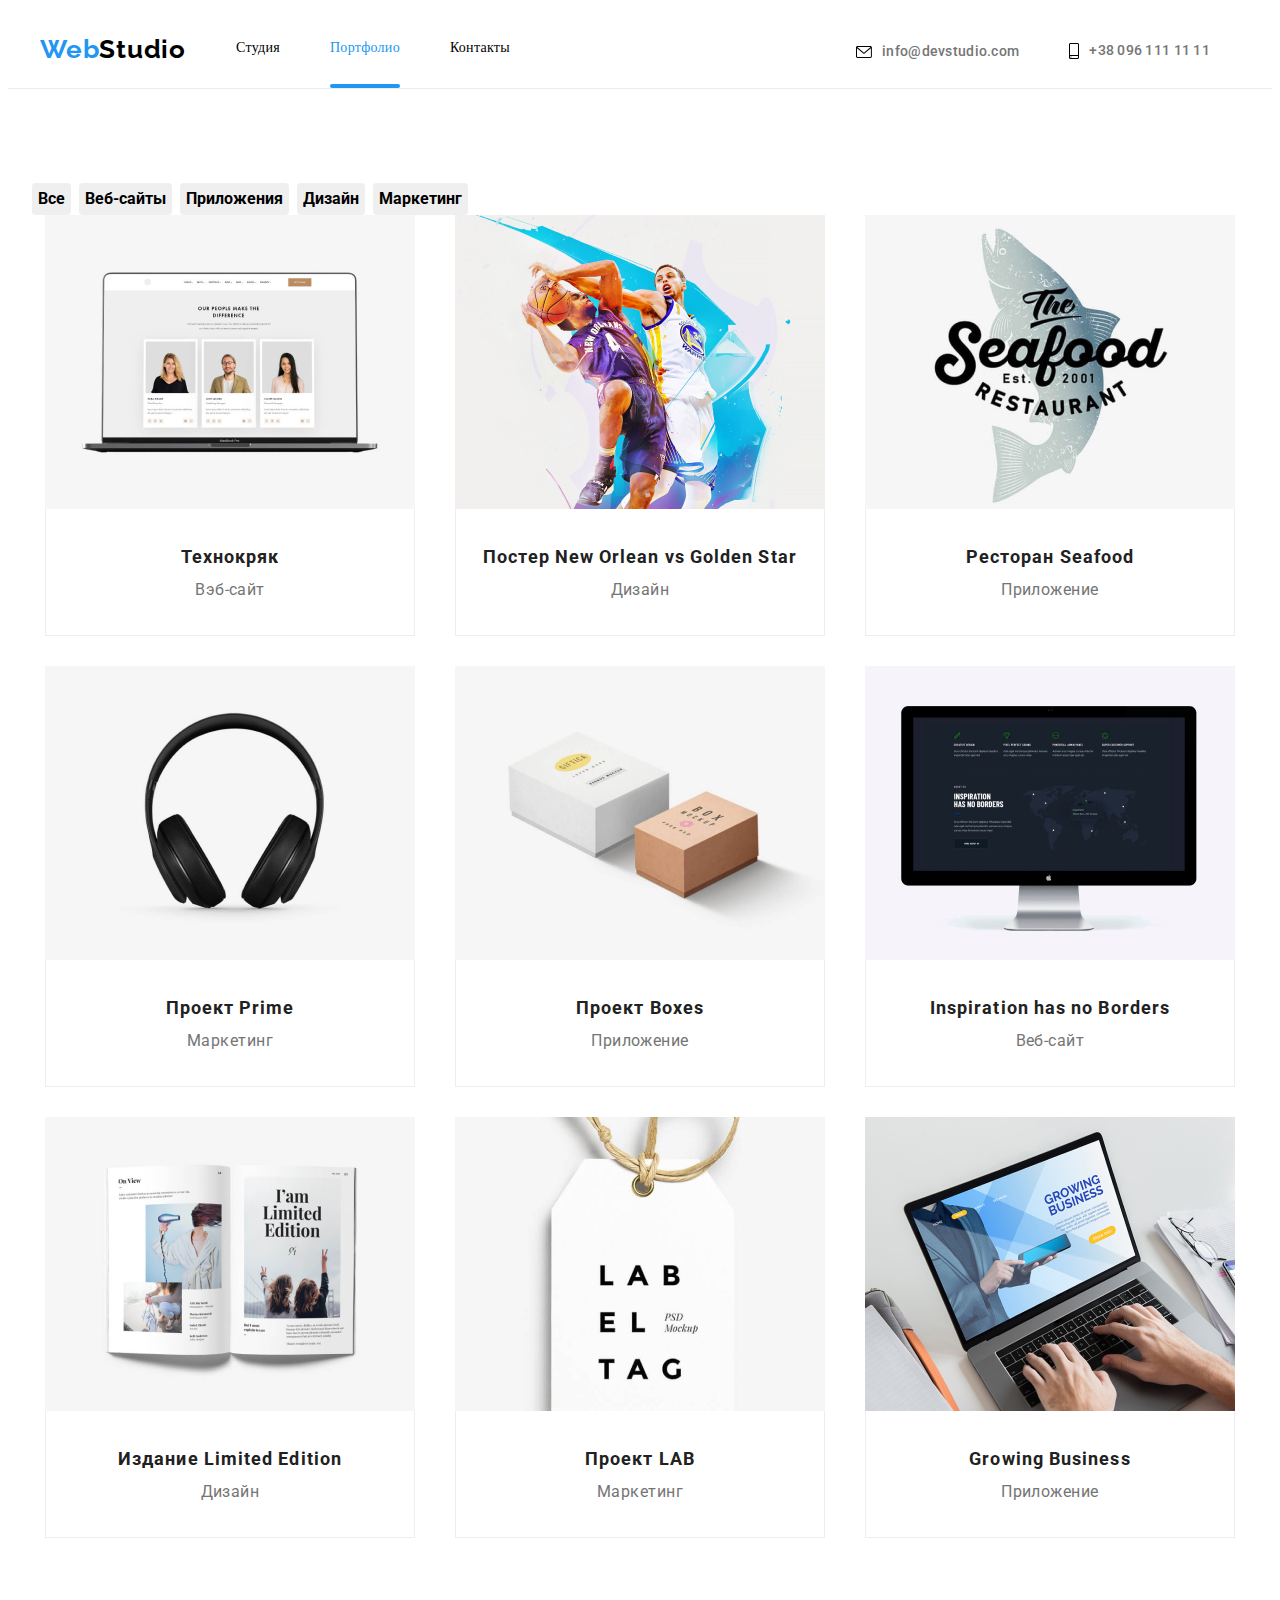
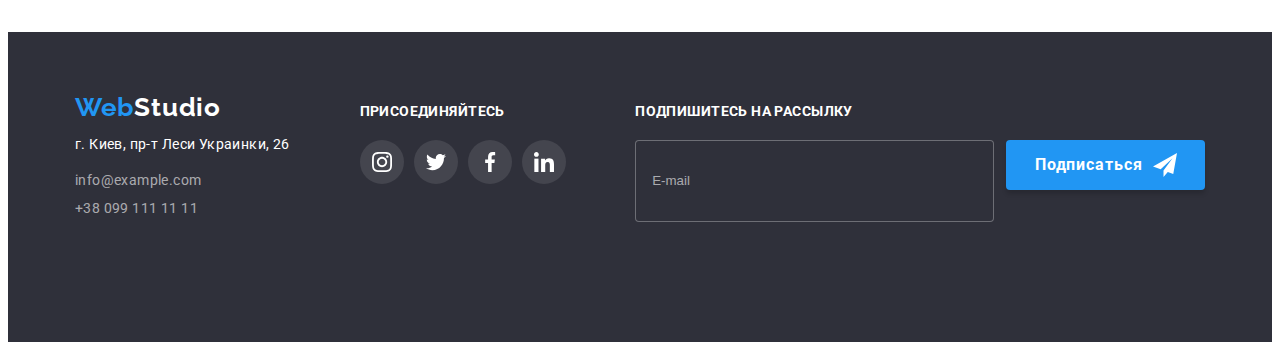
==== commit 68688ca7: "activity ok" ====
--- a/portfolio.html
+++ b/portfolio.html
@@ -281,28 +281,28 @@
                     <ul class="footer-social-list list">
                         <li class="social-item">
                             <a href="" class="social-link link">
-                                <svg class="icon-social">
+                                <svg class="icon-social" width="20" height="20">
                                     <use href="./images/sprite.svg#icon-instagram"></use>
                                 </svg>
                             </a>
                         </li>
                         <li class="social-item">
                             <a href="" class="social-link link">
-                                <svg class="icon-social">
+                                <svg class="icon-social" width="20" height="20">
                                     <use href="./images/sprite.svg#icon-twitter"></use>
                                 </svg>
                             </a>
                         </li>
                         <li class="social-item">
                             <a href="" class="social-link link">
-                                <svg class="icon-social">
+                                <svg class="icon-social" width="20" height="20">
                                     <use href="./images/sprite.svg#icon-facebook"></use>
                                 </svg>
                             </a>
                         </li>
                         <li class="social-item">
                             <a href="" class="social-link link">
-                                <svg class="icon-social">
+                                <svg class="icon-social" width="20" height="20">
                                     <use href="./images/sprite.svg#icon-linkedin"></use>
                                 </svg>
                             </a>
@@ -312,10 +312,10 @@
     
                 <div class="footer-form">
                     <b class="subscribe">Подпишитесь на рассылку</b>
-                    <form class="">
+                    <form class="footer-form-items">
                         <input class="subscribe-input" type="email" placeholder="E-mail">
                         <button type="submit" class="subscribe-btn">Подписаться
-                            <svg class="send-icon">
+                            <svg class="send-icon" width="24" height="24">
                                 <use href="./images/sprite.svg#icon-send"></use>
                             </svg>
                         </button>
--- a/css/main.min.css
+++ b/css/main.min.css
@@ -1,2 +1,2 @@
-:root{--main-font: 'Roboto', sans-serif;--secondary-font: 'Raleway', sans-serif;--accent-color: #2196f3;--section-pt: 94px;--section-pb: 94px}.visually-hidden{position:absolute !important;clip:rect(1px 1px 1px 1px);clip:rect(1px, 1px, 1px, 1px);padding:0 !important;border:0 !important;height:1px !important;width:1px !important;overflow:hidden}h1,h2,h3,h4,h5,h6,p{margin:0}ul,ol{margin:0;padding:0}img{display:block}.link{text-decoration:none;display:inline-block}.list{list-style:none}.adress{font-style:normal}.container{padding-left:15px;padding-right:15px}.header .container{display:flex;align-items:center;justify-content:space-between}@media screen and (min-width: 480px){.container{width:480px;margin:0 auto}}@media screen and (min-width: 768px){.container{width:768px}}@media screen and (min-width: 1200px){.container{width:1200px}}.social-link{justify-content:center;align-items:center;display:inline-flex;width:44px;height:44px;border-radius:50%;background:rgba(255,255,255,0.1);transition:background-color 250ms}.social-link:hover,.social-link:focus{background-color:var(--accent-color)}.description{font-family:var(--main-font);font-weight:700;font-size:14px;line-height:1.71;letter-spacing:0.03em;color:#757575}.title{font-family:var(--main-font);font-weight:700;font-size:36px;line-height:1.16;text-align:center;letter-spacing:0.03em;color:#212121;margin-bottom:50px}.social-list-link{justify-content:center;align-items:center;display:inline-flex;width:44px;height:44px;border-radius:50%;background-color:#ffffff;transition:background-color 250ms cubic-bezier(0.4, 0, 0.2, 1)}.social-list-link:hover,.social-list-link:focus{background-color:var(--accent-color)}.social-list-icon{fill:#afb1b8;width:20px;height:20px;transition:fill 250ms cubic-bezier(0.4, 0, 0.2, 1)}.social-list-link:hover .social-list-icon,.social-list-link:focus .social-list-icon{fill:#ffffff}.social-list{display:flex;justify-content:center;margin-right:10px}.section{padding-top:var(--section-pt);padding-bottom:var(--section-pb);margin:0 auto}.modal-btn{font-family:var(--main-font);font-weight:bold;font-size:16px;color:#ffffff;line-height:1.87;cursor:pointer;min-width:200px;display:block;margin:0 auto;box-shadow:0px 4px 4px rgba(0,0,0,0.15);padding:10px 32px;background-color:#2196f3;border:none;border-radius:4px;transition:background-color 250ms cubic-bezier(0.4, 0, 0.2, 1)}.modal-btn:hover,.modal-btn:focus{color:#ffffff;background:var(--accent-color)}.buttons{display:flex;justify-content:center;text-align:center;margin-bottom:50px}.portfolio-btn{font-family:var(--main-font);font-weight:bold;font-size:16px;line-height:1.87;cursor:pointer;display:block;margin-right:8px;border:0;border-radius:4px;transition:color 250ms cubic-bezier(0.4, 0, 0.2, 1),background-color 250ms cubic-bezier(0.4, 0, 0.2, 1)}.portfolio-btn:hover,.portfolio-btn:focus{color:#ffffff;background:var(--accent-color)}.projects{display:flex;flex-wrap:wrap;margin-left:-30px;margin-top:-30px}.project-list-item{text-align:center;margin-left:30px;margin-top:30px;flex-basis:calc(100% / 3 - 30px)}.project-list-item:hover{box-shadow:1px 4px 6px 0px rgba(0,0,0,0.16);box-shadow:0px 4px 4px 0px rgba(0,0,0,0.06);box-shadow:0px 1px 1px 0px rgba(0,0,0,0.12)}.project-list-content-wrapper{position:relative;overflow:hidden}.overlay{position:absolute;top:0;left:0;background-color:rgba(33,150,243,0.9);color:#ffffff;padding-left:24px;padding-right:24px;padding-top:63px;padding-bottom:63px;height:100%;overflow:auto;transform:translateY(100%);opacity:0;transition:transform 300ms cubic-bezier(0.4, 0, 0.2, 1)}.project-card-link:hover .overlay,.project-card-link:focus .overlay{transform:translateY(0%);opacity:1}.project-name{font-family:var(--main-font);font-weight:700;font-size:18px;line-height:2;letter-spacing:0.06em;color:#212121}.project-type{font-family:var(--main-font);font-weight:400;font-size:16px;line-height:1.87;letter-spacing:0.03em;color:#757575}.backdrop{position:fixed;top:0;left:0;width:100vw;height:100vh;background-color:rgba(0,0,0,0.2);transition-duration:300ms}.modal{position:absolute;top:50%;left:50%;transform:translate(-50%, -50%);width:528px;height:580px;background-color:#ffffff;border-radius:4px;padding:40px}.modal-close-btn{position:absolute;display:flex;justify-content:center;align-items:center;width:30px;height:30px;margin-left:auto;border-radius:50%;top:8px;right:8px;cursor:pointer;background-color:#fff;border:1px solid rgba(0,0,0,0.1);outline:none}.modal-close-btn:focus,.modal-close-btn:hover{outline:none;border-color:var(--accent-color);transition:border-color 250ms cubic-bezier(0.4, 0, 0.2, 1)}.icon-close:hover,.icon-close:focus{fill:var(--accent-color);transition:fill 250ms cubic-bezier(0.4, 0, 0.2, 1)}.is-hidden{opacity:0;visibility:hidden;pointer-events:none}.modal-form{display:flex;flex-direction:column}.modal-form b{font-weight:700;font-size:20px;line-height:1.15;text-align:center;letter-spacing:0.03em;margin-bottom:12px}.modal-form-input{width:100%;height:40px;border:1px solid rgba(33,33,33,0.2);border-radius:4px;padding-left:42px}.modal-form-input:focus{outline:none;border-color:var(--accent-color);transition:border-color 250ms cubic-bezier(0.4, 0, 0.2, 1)}.modal-form-input-wrapper{display:block;position:relative;margin-top:4px}.modal-form-icon{position:absolute;display:block;width:18px;height:18px;top:50%;bottom:0;left:12px;transform:translateY(-50%);transition:fill 250ms cubic-bezier(0.4, 0, 0.2, 1)}.modal-form-input:focus+.modal-form-icon{fill:var(--accent-color)}.modal-form-comment{width:100%;height:120px;border:1px solid rgba(33,33,33,0.2);box-sizing:border-box;border-radius:4px;margin-top:4px;margin-bottom:20px;padding:12px 16px;resize:none;transition:border-color 250ms cubic-bezier(0.4, 0, 0.2, 1)}.modal-form-comment::placeholder{color:rgba(117,117,117,0.5)}.modal-form-comment:focus{outline:none;border-color:var(--accent-color)}.checkbox-link{color:var(--accent-color)}.modal-form-check-desk{display:flex;align-items:center}.modal-form-check-desk::before{display:block;content:'';width:16px;height:16px;outline:1px solid #000000;cursor:pointer;margin-right:8px}.modal-form-term:checked+.modal-form-check-desk::before{background-image:url("../images/checkbox-icon.svg");background-repeat:no-repeat;background-color:var(--accent-color);background-position:center}.modal-form-term:focus+.modal-form-check-desk::before{box-shadow:0 0 0 2px var(--accent-color)}.modal-form-btn{font-family:var(--main-font);font-weight:bold;font-size:16px;color:#ffffff;line-height:1.87;cursor:pointer;min-width:200px;display:block;margin:0 auto;box-shadow:0px 4px 4px rgba(0,0,0,0.15);padding:10px 32px;background-color:#2196f3;border:none;border-radius:4px;margin-top:30px;margin-bottom:40px}@media screen and (max-width: 767px){.navigation-list{display:none}.contact-list{display:none}.burger-btn,.mobile-menu-close-btn{background-color:transparent;border:none;padding:0}.mobile-menu-close-btn{position:absolute;top:10px;right:15px}.burger-icon{fill:#000}.mobile-menu{position:fixed;top:0;left:50%;width:100vw;max-width:480px;height:100vh;padding:48px 40px;transform:translateY(-100%) translateX(-50%);transition:250ms cubic-bezier(0.4, 0, 0.2, 1);background-color:#ffffff}.is-open{transform:translateY(0) translateX(-50%);transition:250ms cubic-bezier(0.4, 0, 0.2, 1)}}@media screen and (min-width: 768px){.mobile-menu{display:none}.burger-btn{display:none}.navigation-list__navigation-item:not(:last-child){margin-right:50px}.navigation-list{display:flex;align-items:center}.navigation-link{display:inline-block;position:relative;font-weight:500;font-size:14px;line-height:1.14;padding-top:32px;padding-bottom:32px;letter-spacing:0.02em;color:var(--color);transition:color 250ms cubic-bezier(0.4, 0, 0.2, 1)}.navigation-link:hover,.navigation-link:focus{color:var(--accent-color)}.current{color:var(--accent-color)}.current::after{display:block;content:'';position:absolute;bottom:0;left:0;background-color:var(--accent-color);width:100%;height:4px;border-radius:2px}.contact-list{display:block;justify-content:center;align-items:center}.contact-list__tel-link{display:inline-flex;align-items:center;padding-top:10px;font-weight:500;font-size:12px;line-height:1.14;letter-spacing:0.02em;color:#757575;transition:color 250ms var(--accent-color)}.contact-list__mail-link{display:inline-flex;align-items:center;padding-top:10px;font-weight:500;font-size:12px;letter-spacing:0.02em;color:#757575;transition:color 250ms var(--accent-color)}}.contact-list__icons-contact-link{margin-right:10px;color:#757575;transition:color 250ms cubic-bezier(0.4, 0, 0.2, 1)}.contact-list__icons-contact-link:hover,.contact-list__icons-contact-link:focus{fill:var(--accent-color)}.mobile-social-list{display:flex;align-items:center;justify-content:start}.mobile-social-link{margin-right:20px}.main-logo{font-family:var(--secondary-font);font-style:normal;font-weight:bold;font-size:26px;line-height:1.19;letter-spacing:0.03em;color:#000000;transition:color 250ms cubic-bezier(0.4, 0, 0.2, 1)}.main-logo:hover,.main-logo:focus{color:var(--accent-color)}.web{color:#2196f3}@media screen and (min-width: 1200px){.header .container{align-items:center;display:flex}.header{height:80px;border-bottom:1px solid #ececec}.navigation-list{display:flex;align-items:center;margin-left:50px}.contact-list{display:flex;align-items:center;margin-left:auto}.contact-list__icons-contact-link{display:inline-flex;margin-right:10px;color:#757575;transition:color 250ms cubic-bezier(0.4, 0, 0.2, 1)}.contact-list__icons-contact-link:hover,.contact-list__icons-contact-link:focus{fill:var(--accent-color)}.navigation-link{display:inline-block;position:relative;font-weight:500;font-size:14px;line-height:1.14;padding-top:32px;padding-bottom:32px;letter-spacing:0.02em;color:var(--color);transition:color 250ms cubic-bezier(0.4, 0, 0.2, 1)}.navigation-link:hover,.navigation-link:focus{color:var(--accent-color)}.current{color:var(--accent-color)}.current::after{display:block;content:'';position:absolute;bottom:0;left:0;background-color:var(--accent-color);width:100%;height:4px;border-radius:2px}.contact-list{margin-left:auto}.contact-box{display:flex}.contact-list__tel-link{align-items:center;margin-right:30px;font-family:var(--main-font);font-weight:500;font-size:14px;line-height:1.14;letter-spacing:0.02em;color:#757575;transition:color 250ms cubic-bezier(0.4, 0, 0.2, 1)}.contact-list__tel-link:hover,.contact-list__tel-link:focus{color:var(--accent-color)}.contact-list__mail-link{font-family:var(--main-font);font-weight:500;font-size:14px;line-height:1.14;letter-spacing:0.02em;color:#757575;margin-right:50px;transition:color 250ms cubic-bezier(0.4, 0, 0.2, 1)}.contact-list__mail-link:hover,.contact-list__mail-link:focus{color:var(--accent-color)}}.body{font-family:var(--main-font);color:#ffffff}.hero-item{font-family:var(--main-font);font-weight:900;font-size:44px;line-height:1, 36;text-align:center;letter-spacing:0.06em;text-transform:uppercase;color:#ffffff;width:696px;height:120px;margin:0 auto}.hero{background:#2f303a;background-image:linear-gradient(rgba(47,48,58,0.4), rgba(47,48,58,0.4)),url(../images/hero/bg.jpg);padding-top:200px;padding-bottom:200px;margin:0 auto;background-repeat:no-repeat;background-size:cover;max-width:1600px;height:600px}@media screen and (max-width: 767px){.activity{display:none}}@media screen and (min-width: 768px){.activity{display:none}}@media screen and (min-width: 1200px){.activity{display:flex}.title{font-family:var(--main-font);font-weight:700;font-size:36px;line-height:1.16;text-align:center;letter-spacing:0.03em;color:#212121;margin-bottom:50px}.activity-item{display:flex;flex-wrap:wrap;margin-left:-30px;margin-top:-30px}.activity-item-img{position:relative;flex-basis:calc(100% / 3 - 30px);margin-left:30px;margin-top:30px}.activity-text{position:absolute;bottom:0;right:0;width:100%;font-weight:700;font-size:14px;line-height:1.14;text-align:center;letter-spacing:0.03em;text-transform:uppercase;color:#ffffff;padding-top:27px;padding-bottom:27px;background:rgba(47,48,58,0.8)}}.team{background-color:#f5f4fa}.social-list-link{justify-content:center;align-items:center;display:inline-flex;width:44px;height:44px;border-radius:50%;background-color:#ffffff;transition:background-color 250ms cubic-bezier(0.4, 0, 0.2, 1)}.social-list-link:hover,.social-list-link:focus{background-color:var(--accent-color)}.social-list-icon{fill:#afb1b8;width:20px;height:20px;transition:fill 250ms cubic-bezier(0.4, 0, 0.2, 1)}.social-list-link:hover .social-list-icon,.social-list-link:focus .social-list-icon{fill:#ffffff}.social-list{display:flex;justify-content:center;margin-right:10px}.social-list-item:not(:last-child){margin-right:10px}.card{box-shadow:0px 1px 3px 0px rgba(0,0,0,0.12)}.team-list{display:flex;flex-wrap:wrap;margin-top:-30px;margin-left:-30px}.team-list-item{margin-top:30px;margin-left:30px;flex-basis:calc(100% / 4 - 30px)}.name{font-family:var(--main-font);font-weight:500;font-size:16px;line-height:1.18;text-align:center;letter-spacing:0.03em;color:#212121}.function{font-family:var(--main-font);font-weight:400;font-size:16px;line-height:1.18;text-align:center;letter-spacing:0.03em;color:#757575;margin-bottom:10px}.clients{padding-top:94px;padding-bottom:94px;padding-right:215px;padding-left:215px}.clients-list{display:flex;justify-content:space-between}.clients-list-item{display:flex;justify-content:center;align-items:center;width:170px;height:90px;border:1px solid #afb1b8;box-sizing:border-box;border-radius:4px}.clients-list-item:not(:last-child){margin-right:30px}.clients-list-item:hover{border-color:var(--accent-color);transition:border 250ms cubic-bezier(0.4, 0, 0.2, 1)}.client-logo{fill:#afb1b8}.clients-list-item:hover .client-logo{fill:var(--accent-color);transition:fill 250ms cubic-bezier(0.4, 0, 0.2, 1)}@media screen and (max-width: 767px){.footer{display:block;padding-top:60px;padding-bottom:60px;background:#2f303a;text-align:center}.footer-logo{display:block;margin-bottom:20px;margin-right:0;font-family:var(--secondary-font);font-weight:bold;font-size:26px;line-height:1.19;letter-spacing:0.03em;color:#ffffff;transition:color 250ms cubic-bezier(0.4, 0, 0.2, 1)}.footer-logo:hover,.footer-logo:focus{color:var(--accent-color)}.location-link{padding-bottom:8px;margin-top:10px;font-size:14px;line-height:1.71;letter-spacing:0.03em;color:#ffffff;transition:color 250ms cubic-bezier(0.4, 0, 0.2, 1)}.location-link:hover,.location-link:focus{color:var(--accent-color)}.footer-link-mail{padding-bottom:8px}.footer-wrapper{padding-top:60px;justify-content:center;margin-bottom:60px}.join{margin-bottom:20px;font-weight:700;font-size:14px;line-height:1.14;letter-spacing:0.03em;text-transform:uppercase;color:#ffffff}.footer-social-list{display:flex;justify-content:space-between;width:206px;height:44px;margin:0 auto}.icon-social{fill:#ffffff;width:20px;height:20px}.footer-form input{margin:0 auto 20px;width:450px;height:50px;border:1px solid rgba(255,255,255,0.3);filter:drop-shadow(0px 4px 4px rgba(0,0,0,0.15));border-radius:4px;background:#2f303a;padding:16px 15px;color:#ffffff}.footer-form b{display:block;margin-bottom:20px;font-weight:700;font-size:14px;line-height:16px;text-transform:uppercase;color:#ffffff}.subscribe-btn{margin-top:20px;margin:0 auto}}@media screen and (min-width: 768px){.container{width:768px}.footer{display:flex;padding-top:60px;padding-bottom:60px;background:#2f303a}.footer-adress{display:block}.location-link{text-align:center}}@media screen and (min-width: 1200px){.container{width:1200px}}.footer{background:#2f303a;padding-top:60px;padding-bottom:60px}.footer-wrapper{display:flex;align-items:baseline}.icon-social{fill:#ffffff;width:20px;height:20px}.footer-main{width:1200px;margin:0 auto;padding-left:15px;padding-right:15px}.adress-list{margin-right:70px}.social-link{justify-content:center;align-items:center;display:inline-flex;width:44px;height:44px;border-radius:50%;background:rgba(255,255,255,0.1);transition:background-color 250ms}.social-link:hover,.social-link:focus{background-color:var(--accent-color)}.footer-logo{display:inline-block;font-family:var(--secondary-font);font-weight:bold;font-size:26px;line-height:1.19;letter-spacing:0.03em;color:#ffffff;margin-bottom:10px;transition:color 250ms cubic-bezier(0.4, 0, 0.2, 1)}.footer-logo:hover,.footer-logo:focus{color:var(--accent-color)}.footer-link-mail{font-family:var(--main-font);font-weight:400;font-size:14px;line-height:2;letter-spacing:0.03em;color:rgba(255,255,255,0.6);transition:color 250ms cubic-bezier(0.4, 0, 0.2, 1)}.footer-link-mail:hover,.footer-link-mail:focus{color:var(--accent-color)}.footer-link-tel{font-family:var(--main-font);font-weight:400;font-size:14px;line-height:2;letter-spacing:0.03em;color:rgba(255,255,255,0.6);transition:color 250ms cubic-bezier(0.4, 0, 0.2, 1)}.footer-link-tel:hover,.footer-link-tel:focus{color:var(--accent-color)}.location-link{margin-bottom:9px;font-size:14px;line-height:1.71;letter-spacing:0.03em;color:#ffffff;transition:color 250ms cubic-bezier(0.4, 0, 0.2, 1)}.location-link:hover,.location-link:focus{color:var(--accent-color)}.footer-social-list{display:flex;width:206px;height:44px;justify-content:space-between}.join{font-family:var(--main-font);font-weight:bold;font-size:14px;line-height:1.14;color:#ffffff;letter-spacing:0.03em;text-transform:uppercase}.join-title{margin-bottom:20px}.footer-form{margin-left:93px}.footer-form form{display:flex;margin-top:20px}.footer-form b{font-weight:700;font-size:14px;line-height:16px;text-transform:uppercase;color:#ffffff}.footer-form input{margin-right:12px;width:358px;height:50px;border:1px solid rgba(255,255,255,0.3);filter:drop-shadow(0px 4px 4px rgba(0,0,0,0.15));border-radius:4px;background:#2f303a;padding:16px 15px;color:#ffffff}.subscribe-input{color:#ffffff}.subscribe-input::placeholder{color:rgba(255,255,255,0.6)}.footer-form button{width:200px;height:50px;left:1185px;top:2785px;background:#2196f3;box-shadow:0px 4px 4px rgba(0,0,0,0.15);border-radius:4px;font-family:var(--main-font);font-weight:700;font-size:16px;line-height:1.87;display:flex;align-items:center;text-align:center;letter-spacing:0.06em;color:#ffffff}.subscribe-btn{padding-left:29px;padding-right:28px;border:none}.send-icon{align-items:center;margin-left:10px;height:24px;width:24px}
+:root{--main-font: 'Roboto', sans-serif;--secondary-font: 'Raleway', sans-serif;--accent-color: #2196f3;--section-pt: 94px;--section-pb: 94px}.visually-hidden{position:absolute !important;clip:rect(1px 1px 1px 1px);clip:rect(1px, 1px, 1px, 1px);padding:0 !important;border:0 !important;height:1px !important;width:1px !important;overflow:hidden}h1,h2,h3,h4,h5,h6,p{margin:0}ul,ol{margin:0;padding:0}img{display:block}.link{text-decoration:none;display:inline-block}.list{list-style:none}.adress{font-style:normal}.container{padding-left:15px;padding-right:15px}.header .container{display:flex;align-items:center;justify-content:space-between}@media screen and (min-width: 480px){.container{width:480px;margin:0 auto}}@media screen and (min-width: 768px){.container{width:768px}}@media screen and (min-width: 1200px){.container{width:1200px}}.social-link{justify-content:center;align-items:center;display:inline-flex;width:44px;height:44px;border-radius:50%;background:rgba(255,255,255,0.1);transition:background-color 250ms}.social-link:hover,.social-link:focus{background-color:var(--accent-color)}@media screen and (max-width: 767px){.descrition{padding-top:3px;padding-bottom:3px;line-height:1.71;letter-spacing:0.03em;font-family:Roboto;font-weight:400;font-size:14px;line-height:24px;color:#757575}}@media screen and (min-width: 1200px){.description{font-family:var(--main-font);font-weight:700;font-size:14px;line-height:1.71;letter-spacing:0.03em;color:#757575}}.title{font-family:var(--main-font);font-weight:700;font-size:36px;line-height:1.16;text-align:center;letter-spacing:0.03em;color:#212121;margin-bottom:50px}.social-list-link{justify-content:center;align-items:center;display:inline-flex;width:44px;height:44px;border-radius:50%;background-color:#ffffff;transition:background-color 250ms cubic-bezier(0.4, 0, 0.2, 1)}.social-list-link:hover,.social-list-link:focus{background-color:var(--accent-color)}.social-list-icon{fill:#afb1b8;width:20px;height:20px;transition:fill 250ms cubic-bezier(0.4, 0, 0.2, 1)}.social-list-link:hover .social-list-icon,.social-list-link:focus .social-list-icon{fill:#ffffff}.social-list{display:flex;justify-content:center;margin-right:10px}.section{padding-top:var(--section-pt);padding-bottom:var(--section-pb);margin:0 auto}.modal-btn{font-family:var(--main-font);font-weight:bold;font-size:16px;color:#ffffff;line-height:1.87;cursor:pointer;min-width:200px;display:block;margin:0 auto;box-shadow:0px 4px 4px rgba(0,0,0,0.15);padding:10px 32px;background-color:#2196f3;border:none;border-radius:4px;transition:background-color 250ms cubic-bezier(0.4, 0, 0.2, 1)}.modal-btn:hover,.modal-btn:focus{color:#ffffff;background:var(--accent-color)}@media screen and (min-width: 480px){.buttons{display:flex;flex-wrap:wrap;justify-content:flex-start;margin-left:-8px}}.portfolio-btn{font-family:var(--main-font);font-weight:bold;font-size:16px;line-height:1.87;cursor:pointer;display:block;margin-right:8px;border:0;border-radius:4px;transition:color 250ms cubic-bezier(0.4, 0, 0.2, 1),background-color 250ms cubic-bezier(0.4, 0, 0.2, 1)}.portfolio-btn:hover,.portfolio-btn:focus{color:#ffffff;background:var(--accent-color)}.projects{display:flex;flex-wrap:wrap;margin-left:-30px;margin-top:-30px}.project-list-item{text-align:center;margin-left:30px;margin-top:30px;flex-basis:calc(100% / 3 - 30px)}.project-list-item:hover{box-shadow:1px 4px 6px 0px rgba(0,0,0,0.16);box-shadow:0px 4px 4px 0px rgba(0,0,0,0.06);box-shadow:0px 1px 1px 0px rgba(0,0,0,0.12)}.project-list-content-wrapper{position:relative;overflow:hidden}.overlay{position:absolute;top:0;left:0;background-color:rgba(33,150,243,0.9);color:#ffffff;padding-left:24px;padding-right:24px;padding-top:63px;padding-bottom:63px;height:100%;overflow:auto;transform:translateY(100%);opacity:0;transition:transform 300ms cubic-bezier(0.4, 0, 0.2, 1)}.project-card-link:hover .overlay,.project-card-link:focus .overlay{transform:translateY(0%);opacity:1}.project-name{font-family:var(--main-font);font-weight:700;font-size:18px;line-height:2;letter-spacing:0.06em;color:#212121}.project-type{font-family:var(--main-font);font-weight:400;font-size:16px;line-height:1.87;letter-spacing:0.03em;color:#757575}.backdrop{position:fixed;top:0;left:0;width:100vw;height:100vh;background-color:rgba(0,0,0,0.2);transition-duration:300ms}@media screen and (max-width: 767px){.modal{position:absolute;top:50%;left:50%;transform:translate(-50%, -50%);width:450px;height:609px;background-color:#ffffff;border-radius:4px;padding:40px}.modal-form-field{margin-top:10px}.modal-form-check-desk{display:flex;align-items:center}.modal-form-check-desk::before{display:block;content:'';width:16px;height:16px;outline:1px solid #000000;cursor:pointer;margin-right:8px}.modal-form-term:checked+.modal-form-check-desk::before{background-image:url("../images/checkbox-icon.svg");background-repeat:no-repeat;background-color:var(--accent-color);background-position:center}.modal-form-term:focus+.modal-form-check-desk::before{box-shadow:0 0 0 2px var(--accent-color)}.modal-close-btn{position:absolute;top:8px;right:8px;width:30px;height:30px;border-radius:50%;outline:none;background-color:#fff;border:1px solid rgba(0,0,0,0.1)}.icon-close:hover,.icon-close:focus{fill:var(--accent-color);transition:fill 250ms cubic-bezier(0.4, 0, 0.2, 1)}.is-hidden{opacity:0;visibility:hidden;pointer-events:none}}@media screen and (min-width: 768px){.modal{position:absolute;top:50%;left:50%;width:450px;max-height:609px;transform:translate(-50%, -50%);background-color:#fff;border-radius:4px;padding:40px}.modal-close-btn{position:absolute;top:13px;right:13px;width:30px;height:30px;border-radius:50%;outline:none;background-color:#fff;border:1px solid rgba(0,0,0,0.1)}.modal-form-check-desk{display:flex;justify-content:center;font-size:12px;line-height:1.16;letter-spacing:0.01em}.modal-form-check-desk::before{display:block;content:'';width:16px;height:16px;outline:1px solid #000000;cursor:pointer;margin-right:8px}.modal-form-term:checked+.modal-form-check-desk::before{background-image:url("../images/checkbox-icon.svg");background-repeat:no-repeat;background-color:var(--accent-color);background-position:center}.modal-form-term:focus+.modal-form-check-desk::before{box-shadow:0 0 0 2px var(--accent-color)}.is-hidden{opacity:0;visibility:hidden;pointer-events:none}}@media screen and (min-width: 1200px){.modal{position:absolute;top:50%;left:50%;transform:translate(-50%, -50%);width:528px;height:580px;background-color:#ffffff;border-radius:4px;padding:40px}.modal-close-btn{position:absolute;display:flex;justify-content:center;align-items:center;width:30px;height:30px;margin-left:auto;border-radius:50%;top:8px;right:8px;cursor:pointer;background-color:#fff;border:1px solid rgba(0,0,0,0.1);outline:none}.modal-close-btn:focus,.modal-close-btn:hover{outline:none;border-color:var(--accent-color);transition:border-color 250ms cubic-bezier(0.4, 0, 0.2, 1)}.icon-close:hover,.icon-close:focus{fill:var(--accent-color);transition:fill 250ms cubic-bezier(0.4, 0, 0.2, 1)}.is-hidden{opacity:0;visibility:hidden;pointer-events:none}}.modal-form{display:flex;flex-direction:column}.modal-form b{font-weight:700;font-size:20px;line-height:1.15;text-align:center;letter-spacing:0.03em;margin-bottom:12px}.modal-form-input{width:100%;height:40px;border:1px solid rgba(33,33,33,0.2);border-radius:4px;padding-left:42px}.modal-form-input:focus{outline:none;border-color:var(--accent-color);transition:border-color 250ms cubic-bezier(0.4, 0, 0.2, 1)}.modal-form-input-wrapper{display:block;position:relative;margin-top:4px}.modal-form-icon{position:absolute;display:block;width:18px;height:18px;top:50%;bottom:0;left:12px;transform:translateY(-50%);transition:fill 250ms cubic-bezier(0.4, 0, 0.2, 1)}.modal-form-input:focus+.modal-form-icon{fill:var(--accent-color)}.modal-form-comment{width:100%;height:120px;border:1px solid rgba(33,33,33,0.2);box-sizing:border-box;border-radius:4px;margin-top:4px;margin-bottom:20px;padding:12px 16px;resize:none;transition:border-color 250ms cubic-bezier(0.4, 0, 0.2, 1)}.modal-form-comment::placeholder{color:rgba(117,117,117,0.5)}.modal-form-comment:focus{outline:none;border-color:var(--accent-color)}.checkbox-link{color:var(--accent-color)}.modal-form-check-desk{font-size:12px;line-height:1.16;letter-spacing:0.01em}.modal-form-btn{font-family:var(--main-font);font-weight:bold;font-size:16px;color:#ffffff;line-height:1.87;cursor:pointer;min-width:200px;display:block;margin:0 auto;box-shadow:0px 4px 4px rgba(0,0,0,0.15);padding:10px 32px;background-color:#2196f3;border:none;border-radius:4px;margin-top:30px;margin-bottom:40px}@media screen and (max-width: 767px){.navigation-list{display:none}.contact-list{display:none}.burger-btn,.mobile-menu-close-btn{background-color:transparent;border:none;padding:0}.mobile-menu-close-btn{position:absolute;top:10px;right:15px}.svg:transition{fill:var(--accent-color)}.burger-icon{fill:#000}.mobile-menu{position:fixed;z-index:999;top:0;left:50%;width:100vw;height:100vh;padding:48px 40px;overflow:scroll;transform:translateY(-100%) translateX(-50%);transition:250ms cubic-bezier(0.4, 0, 0.2, 1);background-color:#ffffff}.mobile-menu.is-open{transform:translateY(0) translateX(-50%);transition:250ms cubic-bezier(0.4, 0, 0.2, 1)}.mobile-menu-list{margin-bottom:25vh}}.mobile-menu-item{font-family:var(--main-font);font-weight:500;font-size:40px;line-height:1.8;letter-spacing:0.02em;color:#212121}.mobile-contact-list{display:block;margin-bottom:64px}.mobile-contact-item{padding-bottom:32px}.mobile-tel{font-family:Roboto;font-weight:500;font-size:34px;line-height:1.17;letter-spacing:0.02em;color:#2196f3}.mobile-mail{font-family:Roboto;font-weight:500;font-size:24px;line-height:1.16;letter-spacing:0.02em;color:#757575}@media screen and (min-width: 768px){.mobile-menu{display:none}.burger-btn{display:none}.navigation-list__navigation-item:not(:last-child){margin-right:50px}.navigation-list{display:flex;align-items:center}.navigation-link{display:inline-block;position:relative;font-weight:500;font-size:14px;line-height:1.14;padding-top:32px;padding-bottom:32px;letter-spacing:0.02em;color:var(--color);transition:color 250ms cubic-bezier(0.4, 0, 0.2, 1)}.navigation-link:hover,.navigation-link:focus{color:var(--accent-color)}.current{color:var(--accent-color)}.current::after{display:block;content:'';position:absolute;bottom:0;left:0;background-color:var(--accent-color);width:100%;height:4px;border-radius:2px}.contact-list{display:block;justify-content:center;align-items:center}.contact-list__tel-link{display:inline-flex;align-items:center;padding-top:10px;font-weight:500;font-size:12px;line-height:1.14;letter-spacing:0.02em;color:#757575;transition:color 250ms var(--accent-color)}.contact-list__mail-link{display:inline-flex;align-items:center;padding-top:10px;font-weight:500;font-size:12px;letter-spacing:0.02em;color:#757575;transition:color 250ms var(--accent-color)}}.contact-list__icons-contact-link{margin-right:10px;color:#757575;transition:color 250ms cubic-bezier(0.4, 0, 0.2, 1)}.contact-list__icons-contact-link:hover,.contact-list__icons-contact-link:focus{fill:var(--accent-color)}.mobile-social-list{display:flex;align-items:center;justify-content:start}.mobile-social-link{font-family:Roboto;font-style:normal;font-weight:500;font-size:18px;line-height:22px;letter-spacing:0.02em;color:#2196f3}.mobile-social-link:not(:last-child){margin-right:10px;padding-right:10px;border-right:1px solid rgba(33,33,33,0.2)}.main-logo{font-family:var(--secondary-font);font-style:normal;font-weight:bold;font-size:26px;line-height:1.19;letter-spacing:0.03em;color:#000000;transition:color 250ms cubic-bezier(0.4, 0, 0.2, 1)}.main-logo:hover,.main-logo:focus{color:var(--accent-color)}.web{color:#2196f3}@media screen and (min-width: 1200px){.header .container{width:1200px;align-items:center;display:flex}.header{height:80px;border-bottom:1px solid #ececec}.navigation-list__navigation-item:not(:last-child){margin-right:50px}.navigation-list{display:flex;align-items:center;margin-left:50px}.contact-list{display:flex;align-items:center;margin-left:auto}.contact-list__icons-contact-link{display:inline-flex;margin-right:10px;color:#757575;transition:color 250ms cubic-bezier(0.4, 0, 0.2, 1)}.contact-list__icons-contact-link:hover,.contact-list__icons-contact-link:focus{fill:var(--accent-color)}.navigation-link{display:inline-block;position:relative;font-weight:500;font-size:14px;line-height:1.14;padding-top:32px;padding-bottom:32px;letter-spacing:0.02em;color:var(--color);transition:color 250ms cubic-bezier(0.4, 0, 0.2, 1)}.navigation-link:hover,.navigation-link:focus{color:var(--accent-color)}.current{color:var(--accent-color)}.current::after{display:block;content:'';position:absolute;bottom:0;left:0;background-color:var(--accent-color);width:100%;height:4px;border-radius:2px}.contact-list{margin-left:auto}.contact-box{display:flex}.contact-list__tel-link{align-items:center;margin-right:30px;font-family:var(--main-font);font-weight:500;font-size:14px;line-height:1.14;letter-spacing:0.02em;color:#757575;transition:color 250ms cubic-bezier(0.4, 0, 0.2, 1)}.contact-list__tel-link:hover,.contact-list__tel-link:focus{color:var(--accent-color)}.contact-list__mail-link{font-family:var(--main-font);font-weight:500;font-size:14px;line-height:1.14;letter-spacing:0.02em;color:#757575;margin-right:50px;transition:color 250ms cubic-bezier(0.4, 0, 0.2, 1)}.contact-list__mail-link:hover,.contact-list__mail-link:focus{color:var(--accent-color)}}.body{font-family:var(--main-font);color:#ffffff}.hero{padding-left:60px;padding-right:60px;margin:0 auto;background-position:center;background-repeat:no-repeat;background-size:cover;background-color:#2f303a;background-image:linear-gradient(to right, rgba(47,48,58,0.4), rgba(47,48,58,0.4)),url("../images/mobile/Hero/hero.jpg")}@media screen and (min-device-pixel-ratio: 2), screen and (min-resolution: 192dpi), screen and (min-resolution: 2dppx){.hero{background-image:linear-gradient(to right, rgba(47,48,58,0.4), rgba(47,48,58,0.4)),url("../images/mobile/Hero/hero@2x.jpg")}}.hero .hero-item{font-family:var(--main-font);font-weight:900;font-size:26px;line-height:1.62;text-align:center;letter-spacing:0.06em;text-transform:uppercase;color:#ffffff;width:451px;margin:0 auto;margin-bottom:30px}@media screen and (min-width: 768px){.hero{max-width:1199px;background-image:linear-gradient(to right, rgba(47,48,58,0.4), rgba(47,48,58,0.4)),url("../images/tablet/Hero/hero.jpg")}}@media screen and (min-width: 768px) and (min-device-pixel-ratio: 2), screen and (min-width: 768px) and (min-resolution: 192dpi), screen and (min-width: 768px) and (min-resolution: 2dppx){.hero{background-image:linear-gradient(to right, rgba(47,48,58,0.4), rgba(47,48,58,0.4)),url("../images/tablet/Hero/Hero@2x.jpg")}}@media screen and (min-width: 768px){.hero .hero-item{font-family:var(--main-font);font-weight:900;font-size:44px;line-height:1, 62;text-align:center;letter-spacing:0.06em;text-transform:uppercase;color:#ffffff;width:696px;margin-bottom:30px}}@media screen and (min-width: 1200px){.hero{padding-top:200px;padding-bottom:200px;max-width:1600px;background-image:linear-gradient(to right, rgba(47,48,58,0.4), rgba(47,48,58,0.4)),url("../images/desctop/hero/hero.jpg")}}@media screen and (min-width: 1200px) and (min-device-pixel-ratio: 2), screen and (min-width: 1200px) and (min-resolution: 192dpi), screen and (min-width: 1200px) and (min-resolution: 2dppx){.hero{background-image:linear-gradient(to right, rgba(47,48,58,0.4), rgba(47,48,58,0.4)),url("../images/desctop/hero/hero@2x.jpg")}}.hero-item{font-family:var(--main-font);font-weight:900;font-size:44px;line-height:1, 62;text-align:center;letter-spacing:0.06em;text-transform:uppercase;color:#ffffff;width:696px;margin:0 auto;margin-bottom:30px}@media screen and (max-width: 767px){.section{padding-top:60px;padding-bottom:60px}.box{display:flex;justify-content:center;align-items:center;height:120px;background:#f5f4fa;margin-bottom:30px;border-radius:4px}.about-title{font-family:var(--main-font);font-weight:700;font-size:14px;line-height:1.14;letter-spacing:0.03em;text-transform:uppercase;color:#212121;margin-bottom:10px;text-align:center}.features{padding-top:3px;padding-bottom:3px;line-height:1.71;letter-spacing:0.03em;font-family:Roboto;font-weight:400;font-size:14px;line-height:24px;color:#757575}}@media screen and (min-width: 768px){.box{display:flex;justify-content:center;align-items:center;height:120px;background:#f5f4fa;margin-bottom:30px;border-radius:4px}.about-list-item{flex-basis:calc(100% / 2 - 30px);margin-left:30px;margin-top:30px}.about-list{display:flex;flex-wrap:wrap}}@media screen and (min-width: 1200px){.function{margin-top:10px}.about-list{display:flex;flex-wrap:wrap;margin-left:-30px;margin-top:-30px}.box{display:flex;justify-content:center;align-items:center;width:270px;height:120px;background:#f5f4fa;border-radius:4px;margin-bottom:30px}.about-list-item{flex-basis:calc(100% / 4 - 30px);margin-left:30px;margin-top:30px}.about-title{font-family:var(--main-font);font-weight:700;font-size:14px;line-height:1.14;letter-spacing:0.03em;text-transform:uppercase;color:#212121;margin-bottom:10px}.description{font-family:var(--main-font);font-weight:700;font-size:14px;line-height:1.71;letter-spacing:0.03em;color:#757575}}.card-name{align-items:center;padding-top:30px;padding-bottom:30px;padding-left:0 auto;padding-right:0 auto;border:1px solid #eeeeee;border-top:none;background:#ffffff}.card-title{align-items:center;padding-top:30px;padding-bottom:30px;border:1px solid #eeeeee;border-top:none;background:#ffffff;padding-left:24px;padding-right:24px}.projects{display:flex;flex-wrap:wrap;margin-left:-30px;margin-top:-30px}.project-list-item{text-align:center;margin-left:30px;margin-top:30px;flex-basis:calc(100% / 3 - 30px)}.project-list-item:hover{box-shadow:1px 4px 6px 0px rgba(0,0,0,0.16);box-shadow:0px 4px 4px 0px rgba(0,0,0,0.06);box-shadow:0px 1px 1px 0px rgba(0,0,0,0.12)}.project-list-content-wrapper{position:relative;overflow:hidden}.project-card-link:hover .overlay,.project-card-link:focus .overlay{transform:translateY(0%);opacity:1}.overlay{position:absolute;top:0;left:0;background-color:rgba(33,150,243,0.9);color:#ffffff;padding-left:24px;padding-right:24px;padding-top:63px;padding-bottom:63px;height:100%;overflow:auto;transform:translateY(100%);opacity:0;transition:transform 300ms cubic-bezier(0.4, 0, 0.2, 1)}.project-name{font-family:var(--main-font);font-weight:700;font-size:18px;line-height:2;letter-spacing:0.06em;color:#212121}.project-type{font-family:var(--main-font);font-weight:400;font-size:16px;line-height:1.87;letter-spacing:0.03em;color:#757575}@media screen and (max-width: 767px){.activity{display:none}}@media screen and (min-width: 768px){.activity{display:none}}@media screen and (min-width: 1200px){.activity{width:1200px;display:flex}.title{font-family:var(--main-font);font-weight:700;font-size:36px;line-height:1.16;text-align:center;letter-spacing:0.03em;color:#212121;margin-bottom:50px}.activity-item{display:flex;margin-left:-30px}.activity-item-img{position:relative;flex-basis:calc(100% / 3 - 30px);margin-left:30px;margin-top:30px}.activity-text{position:absolute;bottom:0;right:0;width:100%;font-weight:700;font-size:14px;line-height:1.14;text-align:center;letter-spacing:0.03em;text-transform:uppercase;color:#ffffff;padding-top:27px;padding-bottom:27px;background:rgba(47,48,58,0.8)}}@media screen and (max-width: 767px){.container{padding-left:15px;padding-right:15px}.team{background-color:#f5f4fa}.team-list{display:flex;flex-direction:column}.card{max-width:100%}.card-name{margin-bottom:10px;padding-top:30px;padding-bottom:24px;font-family:var(--main-font);font-weight:500;font-size:16px;line-height:1.19;letter-spacing:0.03em;background:#ffffff;box-shadow:0px 1px 3px rgba(0,0,0,0.12),0px 1px 1px rgba(0,0,0,0.14),0px 2px 1px rgba(0,0,0,0.2);border-radius:0px 0px 4px 4px}.name{text-align:center;font-weight:500;font-size:16px;line-height:1.18;margin-bottom:10px}.function{text-align:center;font-size:16px;line-height:1.18;margin-bottom:16px}.social-list{display:flex;justify-content:center;margin-right:122px;margin-left:122px}.social-list-item:not(:last-child){margin-right:10px}}@media screen and (min-width: 768px){.team{background-color:#f5f4fa}.team-list{display:flex;flex-wrap:wrap;margin:-15px}.social-list{margin:0 auto}.name{text-align:center;font-weight:500;font-size:16px;line-height:1.18;margin-bottom:10px;font-family:var(--main-font);letter-spacing:0.03em;color:#212121}.card-name{text-align:center;padding-top:30px;padding-bottom:24px;font-family:var(--main-font);font-weight:500;font-size:16px;line-height:1.19;letter-spacing:0.03em;background:#ffffff;box-shadow:0px 1px 3px rgba(0,0,0,0.12),0px 1px 1px rgba(0,0,0,0.14),0px 2px 1px rgba(0,0,0,0.2);border-radius:0px 0px 4px 4px}.card{flex-basis:calc((100% - 60px) / 2);margin:15px}.function{margin-top:10px;margin-bottom:16px;font-family:var(--main-font);font-weight:400;font-size:16px;line-height:1.18;text-align:center;letter-spacing:0.03em;color:#757575;margin-bottom:10px}}@media screen and (min-width: 1200px){.team{background-color:#f5f4fa}.social-list{display:flex;justify-content:center}.social-list-link{justify-content:center;align-items:center;display:inline-flex;width:44px;height:44px;border-radius:50%;background-color:#ffffff;transition:background-color 250ms cubic-bezier(0.4, 0, 0.2, 1)}.social-list-link:hover,.social-list-link:focus{background-color:var(--accent-color)}.social-list-icon{fill:#afb1b8;width:20px;height:20px;transition:fill 250ms cubic-bezier(0.4, 0, 0.2, 1)}.social-list-link:hover .social-list-icon,.social-list-link:focus .social-list-icon{fill:#ffffff}.social-list{display:flex;justify-content:center;margin-right:10px}.social-list-item:not(:last-child){margin-right:10px}.card-img{display:block;width:100%}.card{box-shadow:0px 1px 3px 0px rgba(0,0,0,0.12);flex-basis:calc((100%-120px) / 4)}.team-list{display:flex;flex-wrap:nowrap;margin-top:-30px}.team-list-item{margin-top:30px}.function{font-family:var(--main-font);font-weight:400;font-size:16px;line-height:1.18;text-align:center;letter-spacing:0.03em;color:#757575;margin-bottom:10px}}.clients{padding-top:60px;padding-bottom:60px}.clients-list-box{display:flex;flex-wrap:wrap}.clients-list-item{display:flex;justify-content:center;align-items:center;margin:15px 15px;width:210px;height:90px;border:1px solid #afb1b8;box-sizing:border-box;border-radius:4px}.clients-list-item:hover{border-color:var(--accent-color);transition:border 250ms cubic-bezier(0.4, 0, 0.2, 1)}.client-logo{fill:#afb1b8}.clients-list-item:hover .client-logo{fill:var(--accent-color);transition:fill 250ms cubic-bezier(0.4, 0, 0.2, 1)}@media screen and (min-width: 768px){.clients-list-box{display:flex;flex-wrap:wrap;justify-content:space-between}}@media screen and (min-width: 1200px){.clients-list-box{display:flex;flex-wrap:nowrap;justify-content:space-between;margin:0 auto}.clients-list-item{display:flex;justify-content:center;align-items:center;width:170px;height:90px;border:1px solid #afb1b8;box-sizing:border-box;border-radius:4px}.clients-list-item:not(:last-child){margin-right:30px}.clients-list-item:hover{border-color:var(--accent-color);transition:border 250ms cubic-bezier(0.4, 0, 0.2, 1)}.client-logo{fill:#afb1b8}.clients-list-item:hover .client-logo{fill:var(--accent-color);transition:fill 250ms cubic-bezier(0.4, 0, 0.2, 1)}}@media screen and (max-width: 767px){.footer{padding-top:60px;padding-bottom:60px;background:#2f303a;align-items:center}.footer-logo{margin-bottom:20px;margin-right:0;font-family:var(--secondary-font);font-weight:bold;font-size:26px;line-height:1.19;letter-spacing:0.03em;color:#ffffff;transition:color 250ms cubic-bezier(0.4, 0, 0.2, 1)}.footer-logo:hover,.footer-logo:focus{color:var(--accent-color)}.location-link{padding-bottom:8px;font-size:14px;line-height:1.71;letter-spacing:0.03em;color:#ffffff;transition:color 250ms cubic-bezier(0.4, 0, 0.2, 1)}.location-link:hover,.location-link:focus{color:var(--accent-color)}.footer-adress{text-align:center;margin-bottom:60px}.footer-link-mail,.footer-link-tel{padding-bottom:8px;font-family:var(--main-font);font-weight:400;font-size:14px;line-height:2;letter-spacing:0.03em;color:rgba(255,255,255,0.6);transition:color 250ms cubic-bezier(0.4, 0, 0.2, 1)}.footer-link-mail:hover,.footer-link-mail:focus,.footer-link-tel:hover,.footer-link-tel:focus{color:var(--accent-color)}.footer-wrapper{flex-direction:column;align-items:center}.footer-wrapper-social{margin-bottom:60px}.join{text-align:center;margin-bottom:20px;font-weight:700;font-size:14px;line-height:1.14;letter-spacing:0.03em;text-transform:uppercase;color:#ffffff}.footer-social{display:flex;margin-bottom:60px;justify-content:center}.footer-social-list{display:flex;justify-content:space-between;width:206px;height:44px;margin:0 auto}.icon-social{fill:#ffffff;width:20px;height:20px}.footer-form input{width:100%;height:50px;margin:0 auto 20px;border:1px solid rgba(255,255,255,0.3);filter:drop-shadow(0px 4px 4px rgba(0,0,0,0.15));border-radius:4px;background:#2f303a;padding:16px 15px;color:#ffffff}.footer-form b{display:block;margin-bottom:20px;text-align:center;font-weight:700;font-size:14px;line-height:16px;text-transform:uppercase;color:#ffffff}.footer-form button{width:200px;height:50px;left:1185px;top:2785px;background:#2196f3;box-shadow:0px 4px 4px rgba(0,0,0,0.15);border-radius:4px;font-family:var(--main-font);font-weight:700;font-size:16px;line-height:1.87;display:flex;align-items:center;text-align:center;letter-spacing:0.06em;color:#ffffff}.subscribe-btn{padding-left:29px;padding-right:28px;border:none;margin-top:20px;margin:0 auto}.subscribe-input{color:#ffffff}.subscribe-input::placeholder{color:rgba(255,255,255,0.6)}.send-icon{margin-left:10px}}@media screen and (min-width: 768px){.footer{display:flex;padding-top:60px;padding-bottom:60px;background-color:#2f303a}.footer-wrapper{display:flex;flex-wrap:wrap;align-items:baseline;justify-content:space-around}.footer-social-list{display:flex;justify-content:space-between;width:206px;height:44px;margin:0 auto}.join{font-family:var(--main-font);font-weight:700;font-size:14px;line-height:1.14;text-align:center;letter-spacing:0.03em;text-transform:uppercase;color:#ffffff;margin-bottom:20px}.location-link{font-family:var(--main-font);font-weight:400;font-size:14px;line-height:24px;letter-spacing:0.03em;color:#ffffff}.footer-link-mail,.footer-link-tel{font-family:var(--main-font);font-weight:400;font-size:14px;line-height:1.71;text-align:center;letter-spacing:0.03em;color:rgba(255,255,255,0.6)}.footer-logo{margin-bottom:20px;font-family:var(--secondary-font);font-weight:bold;font-size:26px;line-height:1.19;letter-spacing:0.03em;color:#ffffff;transition:color 250ms cubic-bezier(0.4, 0, 0.2, 1)}.social-link{background:rgba(255,255,255,0.1)}.icon-social{fill:#ffffff}.footer-adress{text-align:center;margin-bottom:60px}.subscribe-input{width:450px;background-color:#2f303a;border:1px solid rgba(255,255,255,0.3);border-radius:4px;padding:15px 16px;margin-bottom:20px}.subscribe{display:block;text-align:center;font-family:var(--main-font);font-weight:700;font-size:14px;line-height:1.14;letter-spacing:0.03em;text-transform:uppercase;color:#ffffff;margin-bottom:20px}.subscribe-btn{padding-left:29px;padding-right:28px;border:none;margin-top:20px;margin:0 auto}.footer-form button{width:200px;height:50px;left:1185px;top:2785px;background:#2196f3;box-shadow:0px 4px 4px rgba(0,0,0,0.15);border-radius:4px;font-family:var(--main-font);font-weight:700;font-size:16px;line-height:1.87;display:flex;align-items:center;text-align:center;letter-spacing:0.06em;color:#ffffff}.send-icon{margin-left:10px}}@media screen and (min-width: 1200px){.footer{background:#2f303a;padding-top:60px;padding-bottom:60px}.footer-wrapper{display:flex;align-items:baseline}.footer-adress{text-align:left}.icon-social{fill:#ffffff;width:20px;height:20px}.footer-main{width:1200px;margin:0 auto;padding-left:15px;padding-right:15px}.social-link{justify-content:center;align-items:center;display:inline-flex;width:44px;height:44px;border-radius:50%;background:rgba(255,255,255,0.1);transition:background-color 250ms}.social-link:hover,.social-link:focus{background-color:var(--accent-color)}.footer-logo{display:inline-block;font-family:var(--secondary-font);font-weight:bold;font-size:26px;line-height:1.19;letter-spacing:0.03em;color:#ffffff;margin-bottom:10px;transition:color 250ms cubic-bezier(0.4, 0, 0.2, 1)}.footer-logo:hover,.footer-logo:focus{color:var(--accent-color)}.footer-link-mail{font-family:var(--main-font);font-weight:400;font-size:14px;line-height:2;letter-spacing:0.03em;color:rgba(255,255,255,0.6);transition:color 250ms cubic-bezier(0.4, 0, 0.2, 1)}.footer-link-mail:hover,.footer-link-mail:focus{color:var(--accent-color)}.footer-link-tel{font-family:var(--main-font);font-weight:400;font-size:14px;line-height:2;letter-spacing:0.03em;color:rgba(255,255,255,0.6);transition:color 250ms cubic-bezier(0.4, 0, 0.2, 1)}.footer-link-tel:hover,.footer-link-tel:focus{color:var(--accent-color)}.location-link{margin-bottom:9px;font-size:14px;line-height:1.71;letter-spacing:0.03em;color:#ffffff;transition:color 250ms cubic-bezier(0.4, 0, 0.2, 1)}.location-link:hover,.location-link:focus{color:var(--accent-color)}.footer-social-list{display:flex;width:206px;height:44px;justify-content:space-between}.footer-form-items{display:flex;width:570px;height:86px}.subscribe{text-align:left;font-family:var(--main-font);font-weight:700;font-size:14px;line-height:1.14;letter-spacing:0.03em;text-transform:uppercase;color:#ffffff;margin-bottom:20px}.subscribe-input{width:358px;height:50px;margin-right:12px;color:#ffffff}.subscribe-input::placeholder{color:rgba(255,255,255,0.6)}.join{font-family:var(--main-font);font-weight:bold;font-size:14px;line-height:1.14;color:#ffffff;letter-spacing:0.03em;text-transform:uppercase;text-align:left}.join-title{margin-bottom:20px}}
 /*# sourceMappingURL=main.min.css.map */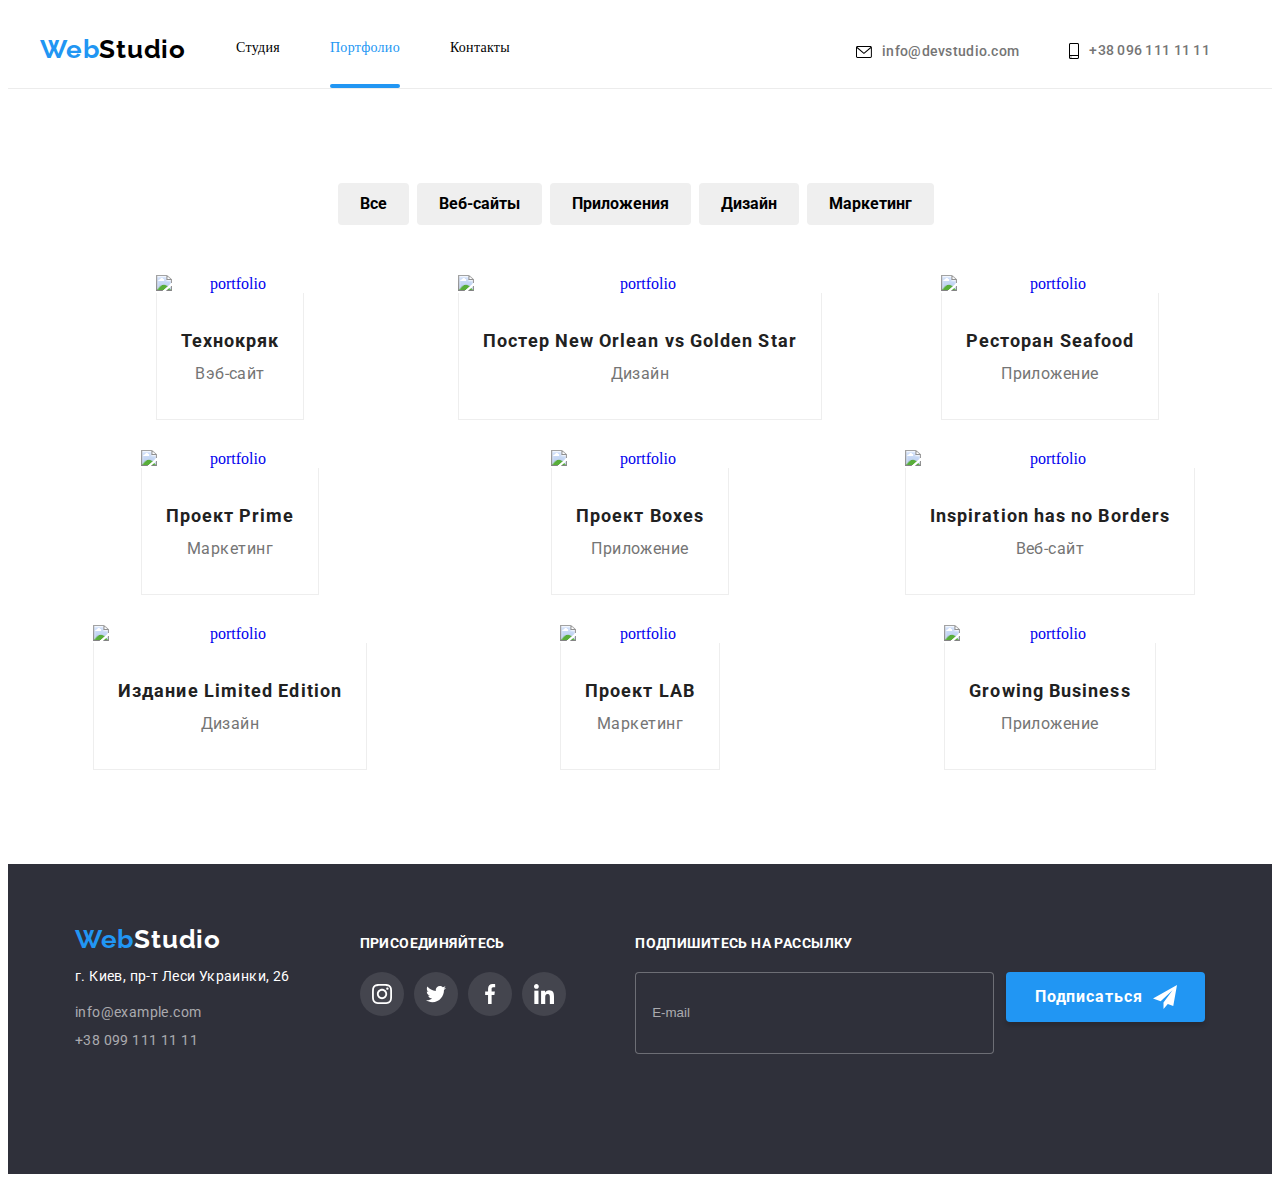
==== commit f24e1b8b: "делаю портфолио" ====
--- a/portfolio.html
+++ b/portfolio.html
@@ -34,6 +34,13 @@
                 </li>
             </ul>
         </nav>
+
+        <button type="button" class="burger-btn" data-menu-button>
+            <svg class="burger-icon" width="40" height="40">
+                <use href="./images/sprite.svg#burger"></use>
+            </svg>
+        </button>
+
         <ul class="contact-list list">
         
             <li class="contact-info">
@@ -54,6 +61,52 @@
         
         </ul>
     </div>
+
+    <!-- =============================MOBILE-MENU=============================== -->
+
+    <div class="mobile-menu" data-menu>
+        <button type="button" class="mobile-menu-close-btn" data-menu-close>
+            <svg class="mobile-close-icon" width="40" height="40">
+                <use href="./images/sprite.svg#close_icon"></use>
+            </svg>
+        </button>
+        <ul class="mobile-menu-list list">
+            <li class="mobile-menu-item">
+                <a href="" class="mobile-menu-link link"></a>Студия
+            </li>
+            <li class="mobile-menu-item">
+                <a href="" class="mobile-menu-link link"></a>Портфолио
+            </li>
+            <li class="mobile-menu-item">
+                <a href="" class="mobile-menu-link link"></a>Контакты
+            </li>
+        </ul>
+        <ul class="mobile-contact-list list">
+            <li class="mobile-contact-item">
+                <a href="tel:+380961111111" class="mobile-tel link">
+                    +38 096 111 11 11</a>
+            </li>
+            <li class="mobile-contact-item">
+                <a href="mailto:info@devstudio.com" class="mobile-mail link">
+                    info@devstudio.com</a>
+            </li>
+        </ul>
+        <ul class="mobile-social-list list">
+    
+            <li class="mobile-social-link">Instagram</li>
+    
+            <li class="mobile-social-link">Twitter</li>
+    
+            <li class="mobile-social-link">Facebook</li>
+    
+            <li class="mobile-social-link">Linkedin</li>
+    
+    
+        </ul>
+    
+    </div>
+
+
     </header>
                                                       <!-- HERO -->
     <main>
@@ -87,7 +140,12 @@
                         <a href="#" class="project-card-link link">
                             <div class="project-list-content-wrapper">
                             <div class="card-img">
-                                <img src="./images/portfolio/технокряк.jpg" alt="технокряк" width=370 height="294">
+                                <picture>
+                                    <source srcset="./img/desktop/Portfolio/Технокряк/Технокряк.jpg 1x, ./img/desktop/Portfolio/Технокряк/Технокряк@2x.jpg 2x" media="(min-width: 1200px)">
+                                    <source srcset="./img/tablet/Portfolio/Технокряк/Технокряк.jpg 1x, ./img/tablet/Portfolio/Технокряк/Технокряк@2x.jpg 2x" media="(min-width: 768px)">
+                                    <source srcset="./img/mobile/Portfolio/Технокряк/Технокряк.jpg 1x, ./img/mobile/Portfolio/Технокряк/Технокряк@2x.jpg 2x" media="(min-width: 320px)">
+                                    <img class="card-image" src="./img/desktop/Технокряк/Технокряк.jpg" alt="portfolio">
+                                </picture>
                             </div>
                         <p class="overlay">Технокряк это современная площадка распространения коронавируса. Компании используют эту платформу для цифрового
                         шпионажа и атак на защищённые сервера конкурентов.</p>
@@ -103,7 +161,12 @@
                         <a href="#" class="project-card-link link">
                             <div class="project-list-content-wrapper">
                           <div class="card-img">
-                            <img src="./images/portfolio/poster.jpg" alt="постер" width=370 height="294">
+                            <picture>
+                                <source srcset="./img/desktop/pf-02.jpg 1x, ./img/desktop/pf-02@2x.jpg 2x" media="(min-width: 1200px)">
+                                <source srcset="./img/tablet/pf-02-tab.jpg 1x, ./img/tablet/pf-02-tab@2x.jpg 2x" media="(min-width: 768px)">
+                                <source srcset="./img/mobile/pf-02-mob.jpg 1x, ./img/mobile/pf-02-mob@2x.jpg 2x" media="(min-width: 320px)">
+                                <img class="card-set__image" src="./img/desktop/pf-02.jpg" alt="portfolio">
+                            </picture>
                         </div>      
                         <p class="overlay">Технокряк это современная площадка распространения коронавируса. Компании используют эту платформу
                             для цифрового
@@ -120,7 +183,12 @@
                         <a href="#" class="project-card-link link">
                             <div class="project-list-content-wrapper">
                                 <div class="card-img">
-                            <img src="./images/portfolio/restaurant.jpg" alt="ресторан" width=370 height="294">
+                            <picture>
+                                <source srcset="./img/desktop/pf-02.jpg 1x, ./img/desktop/pf-02@2x.jpg 2x" media="(min-width: 1200px)">
+                                <source srcset="./img/tablet/pf-02-tab.jpg 1x, ./img/tablet/pf-02-tab@2x.jpg 2x" media="(min-width: 768px)">
+                                <source srcset="./img/mobile/pf-02-mob.jpg 1x, ./img/mobile/pf-02-mob@2x.jpg 2x" media="(min-width: 320px)">
+                                <img class="card-set__image" src="./img/desktop/pf-02.jpg" alt="portfolio">
+                            </picture>
                         </div>
                         <p class="overlay">Технокряк это современная площадка распространения коронавируса. Компании используют эту платформу
                             для цифрового
@@ -140,7 +208,12 @@
                         <a href="#" class="project-card-link link">
                             <div class="project-list-content-wrapper">
                                 <div class="card-img">
-                            <img src="./images/portfolio/headphones.jpg" alt="Проект Prime" width=370 height="294">
+                            <picture>
+                                <source srcset="./img/desktop/pf-02.jpg 1x, ./img/desktop/pf-02@2x.jpg 2x" media="(min-width: 1200px)">
+                                <source srcset="./img/tablet/pf-02-tab.jpg 1x, ./img/tablet/pf-02-tab@2x.jpg 2x" media="(min-width: 768px)">
+                                <source srcset="./img/mobile/pf-02-mob.jpg 1x, ./img/mobile/pf-02-mob@2x.jpg 2x" media="(min-width: 320px)">
+                                <img class="card-set__image" src="./img/desktop/pf-02.jpg" alt="portfolio">
+                            </picture>
                         </div>
                         <p class="overlay">Технокряк это современная площадка распространения коронавируса. Компании используют эту платформу
                             для цифрового
@@ -158,7 +231,12 @@
                         <a href="#" class="project-card-link link">
                             <div class="project-list-content-wrapper">
                                 <div class="card-img">
-                            <img src="./images/portfolio/boxes.jpg" alt="Проект Boxes" width=370 height="294">
+                            <picture>
+                                <source srcset="./img/desktop/pf-02.jpg 1x, ./img/desktop/pf-02@2x.jpg 2x" media="(min-width: 1200px)">
+                                <source srcset="./img/tablet/pf-02-tab.jpg 1x, ./img/tablet/pf-02-tab@2x.jpg 2x" media="(min-width: 768px)">
+                                <source srcset="./img/mobile/pf-02-mob.jpg 1x, ./img/mobile/pf-02-mob@2x.jpg 2x" media="(min-width: 320px)">
+                                <img class="card-set__image" src="./img/desktop/pf-02.jpg" alt="portfolio">
+                            </picture>
                         </div>
                         <p class="overlay">Технокряк это современная площадка распространения коронавируса. Компании используют эту платформу
                             для цифрового
@@ -176,7 +254,12 @@
                         <a href="#" class="project-card-link link">
                             <div class="project-list-content-wrapper">
                                 <div class="card-img">
-                            <img src="./images/portfolio/inspiration.jpg" alt="Inspiration has no Borders" width=370 height="294">
+                            <picture>
+                                <source srcset="./img/desktop/pf-02.jpg 1x, ./img/desktop/pf-02@2x.jpg 2x" media="(min-width: 1200px)">
+                                <source srcset="./img/tablet/pf-02-tab.jpg 1x, ./img/tablet/pf-02-tab@2x.jpg 2x" media="(min-width: 768px)">
+                                <source srcset="./img/mobile/pf-02-mob.jpg 1x, ./img/mobile/pf-02-mob@2x.jpg 2x" media="(min-width: 320px)">
+                                <img class="card-set__image" src="./img/desktop/pf-02.jpg" alt="portfolio">
+                            </picture>
                         </div>
                         <p class="overlay">Технокряк это современная площадка распространения коронавируса. Компании используют эту платформу
                             для цифрового
@@ -194,7 +277,12 @@
                         <a href="#" class="project-card-link link">
                             <div class="project-list-content-wrapper">
                                  <div class="card-img">
-                            <img src="./images/portfolio/edition.jpg" alt="Издание Limited Edition" width=370 height="294">
+                            <picture>
+                                <source srcset="./img/desktop/pf-02.jpg 1x, ./img/desktop/pf-02@2x.jpg 2x" media="(min-width: 1200px)">
+                                <source srcset="./img/tablet/pf-02-tab.jpg 1x, ./img/tablet/pf-02-tab@2x.jpg 2x" media="(min-width: 768px)">
+                                <source srcset="./img/mobile/pf-02-mob.jpg 1x, ./img/mobile/pf-02-mob@2x.jpg 2x" media="(min-width: 320px)">
+                                <img class="card-set__image" src="./img/desktop/pf-02.jpg" alt="portfolio">
+                            </picture>
                         </div>
                         <p class="overlay">Технокряк это современная площадка распространения коронавируса. Компании используют эту платформу
                             для цифрового
@@ -212,7 +300,12 @@
                         <a href="#" class="project-card-link link">
                             <div class="project-list-content-wrapper">
                                  <div class="card-img">
-                            <img src="./images/portfolio/lab.jpg" alt="Проект LAB" width=370 height="294">
+                            <picture>
+                                <source srcset="./img/desktop/pf-02.jpg 1x, ./img/desktop/pf-02@2x.jpg 2x" media="(min-width: 1200px)">
+                                <source srcset="./img/tablet/pf-02-tab.jpg 1x, ./img/tablet/pf-02-tab@2x.jpg 2x" media="(min-width: 768px)">
+                                <source srcset="./img/mobile/pf-02-mob.jpg 1x, ./img/mobile/pf-02-mob@2x.jpg 2x" media="(min-width: 320px)">
+                                <img class="card-set__image" src="./img/desktop/pf-02.jpg" alt="portfolio">
+                            </picture>
                         </div>
                         <p class="overlay">Технокряк это современная площадка распространения коронавируса. Компании используют эту платформу
                             для цифрового
@@ -230,7 +323,12 @@
                         <a href="#" class="project-card-link link">
                             <div class="project-list-content-wrapper">
                                 <div class="card-img">
-                            <img src="./images/portfolio/business.jpg" alt="Growing Business" width=370 height="294">
+                            <picture>
+                                <source srcset="./img/desktop/pf-02.jpg 1x, ./img/desktop/pf-02@2x.jpg 2x" media="(min-width: 1200px)">
+                                <source srcset="./img/tablet/pf-02-tab.jpg 1x, ./img/tablet/pf-02-tab@2x.jpg 2x" media="(min-width: 768px)">
+                                <source srcset="./img/mobile/pf-02-mob.jpg 1x, ./img/mobile/pf-02-mob@2x.jpg 2x" media="(min-width: 320px)">
+                                <img class="card-set__image" src="./img/desktop/pf-02.jpg" alt="portfolio">
+                            </picture>
                         </div>
                         <p class="overlay">Технокряк это современная площадка распространения коронавируса. Компании используют эту платформу
                             для цифрового
@@ -326,5 +424,7 @@
     
         </div>
     </footer>
+
+    <script src="./js/mobile-menu.js"></script>
 </body>
 </html>--- a/css/main.min.css
+++ b/css/main.min.css
@@ -1,2 +1,2 @@
-:root{--main-font: 'Roboto', sans-serif;--secondary-font: 'Raleway', sans-serif;--accent-color: #2196f3;--section-pt: 94px;--section-pb: 94px}.visually-hidden{position:absolute !important;clip:rect(1px 1px 1px 1px);clip:rect(1px, 1px, 1px, 1px);padding:0 !important;border:0 !important;height:1px !important;width:1px !important;overflow:hidden}h1,h2,h3,h4,h5,h6,p{margin:0}ul,ol{margin:0;padding:0}img{display:block}.link{text-decoration:none;display:inline-block}.list{list-style:none}.adress{font-style:normal}.container{padding-left:15px;padding-right:15px}.header .container{display:flex;align-items:center;justify-content:space-between}@media screen and (min-width: 480px){.container{width:480px;margin:0 auto}}@media screen and (min-width: 768px){.container{width:768px}}@media screen and (min-width: 1200px){.container{width:1200px}}.social-link{justify-content:center;align-items:center;display:inline-flex;width:44px;height:44px;border-radius:50%;background:rgba(255,255,255,0.1);transition:background-color 250ms}.social-link:hover,.social-link:focus{background-color:var(--accent-color)}@media screen and (max-width: 767px){.descrition{padding-top:3px;padding-bottom:3px;line-height:1.71;letter-spacing:0.03em;font-family:Roboto;font-weight:400;font-size:14px;line-height:24px;color:#757575}}@media screen and (min-width: 1200px){.description{font-family:var(--main-font);font-weight:700;font-size:14px;line-height:1.71;letter-spacing:0.03em;color:#757575}}.title{font-family:var(--main-font);font-weight:700;font-size:36px;line-height:1.16;text-align:center;letter-spacing:0.03em;color:#212121;margin-bottom:50px}.social-list-link{justify-content:center;align-items:center;display:inline-flex;width:44px;height:44px;border-radius:50%;background-color:#ffffff;transition:background-color 250ms cubic-bezier(0.4, 0, 0.2, 1)}.social-list-link:hover,.social-list-link:focus{background-color:var(--accent-color)}.social-list-icon{fill:#afb1b8;width:20px;height:20px;transition:fill 250ms cubic-bezier(0.4, 0, 0.2, 1)}.social-list-link:hover .social-list-icon,.social-list-link:focus .social-list-icon{fill:#ffffff}.social-list{display:flex;justify-content:center;margin-right:10px}.section{padding-top:var(--section-pt);padding-bottom:var(--section-pb);margin:0 auto}.modal-btn{font-family:var(--main-font);font-weight:bold;font-size:16px;color:#ffffff;line-height:1.87;cursor:pointer;min-width:200px;display:block;margin:0 auto;box-shadow:0px 4px 4px rgba(0,0,0,0.15);padding:10px 32px;background-color:#2196f3;border:none;border-radius:4px;transition:background-color 250ms cubic-bezier(0.4, 0, 0.2, 1)}.modal-btn:hover,.modal-btn:focus{color:#ffffff;background:var(--accent-color)}@media screen and (min-width: 480px){.buttons{display:flex;flex-wrap:wrap;justify-content:flex-start;margin-left:-8px}}.portfolio-btn{font-family:var(--main-font);font-weight:bold;font-size:16px;line-height:1.87;cursor:pointer;display:block;margin-right:8px;border:0;border-radius:4px;transition:color 250ms cubic-bezier(0.4, 0, 0.2, 1),background-color 250ms cubic-bezier(0.4, 0, 0.2, 1)}.portfolio-btn:hover,.portfolio-btn:focus{color:#ffffff;background:var(--accent-color)}.projects{display:flex;flex-wrap:wrap;margin-left:-30px;margin-top:-30px}.project-list-item{text-align:center;margin-left:30px;margin-top:30px;flex-basis:calc(100% / 3 - 30px)}.project-list-item:hover{box-shadow:1px 4px 6px 0px rgba(0,0,0,0.16);box-shadow:0px 4px 4px 0px rgba(0,0,0,0.06);box-shadow:0px 1px 1px 0px rgba(0,0,0,0.12)}.project-list-content-wrapper{position:relative;overflow:hidden}.overlay{position:absolute;top:0;left:0;background-color:rgba(33,150,243,0.9);color:#ffffff;padding-left:24px;padding-right:24px;padding-top:63px;padding-bottom:63px;height:100%;overflow:auto;transform:translateY(100%);opacity:0;transition:transform 300ms cubic-bezier(0.4, 0, 0.2, 1)}.project-card-link:hover .overlay,.project-card-link:focus .overlay{transform:translateY(0%);opacity:1}.project-name{font-family:var(--main-font);font-weight:700;font-size:18px;line-height:2;letter-spacing:0.06em;color:#212121}.project-type{font-family:var(--main-font);font-weight:400;font-size:16px;line-height:1.87;letter-spacing:0.03em;color:#757575}.backdrop{position:fixed;top:0;left:0;width:100vw;height:100vh;background-color:rgba(0,0,0,0.2);transition-duration:300ms}@media screen and (max-width: 767px){.modal{position:absolute;top:50%;left:50%;transform:translate(-50%, -50%);width:450px;height:609px;background-color:#ffffff;border-radius:4px;padding:40px}.modal-form-field{margin-top:10px}.modal-form-check-desk{display:flex;align-items:center}.modal-form-check-desk::before{display:block;content:'';width:16px;height:16px;outline:1px solid #000000;cursor:pointer;margin-right:8px}.modal-form-term:checked+.modal-form-check-desk::before{background-image:url("../images/checkbox-icon.svg");background-repeat:no-repeat;background-color:var(--accent-color);background-position:center}.modal-form-term:focus+.modal-form-check-desk::before{box-shadow:0 0 0 2px var(--accent-color)}.modal-close-btn{position:absolute;top:8px;right:8px;width:30px;height:30px;border-radius:50%;outline:none;background-color:#fff;border:1px solid rgba(0,0,0,0.1)}.icon-close:hover,.icon-close:focus{fill:var(--accent-color);transition:fill 250ms cubic-bezier(0.4, 0, 0.2, 1)}.is-hidden{opacity:0;visibility:hidden;pointer-events:none}}@media screen and (min-width: 768px){.modal{position:absolute;top:50%;left:50%;width:450px;max-height:609px;transform:translate(-50%, -50%);background-color:#fff;border-radius:4px;padding:40px}.modal-close-btn{position:absolute;top:13px;right:13px;width:30px;height:30px;border-radius:50%;outline:none;background-color:#fff;border:1px solid rgba(0,0,0,0.1)}.modal-form-check-desk{display:flex;justify-content:center;font-size:12px;line-height:1.16;letter-spacing:0.01em}.modal-form-check-desk::before{display:block;content:'';width:16px;height:16px;outline:1px solid #000000;cursor:pointer;margin-right:8px}.modal-form-term:checked+.modal-form-check-desk::before{background-image:url("../images/checkbox-icon.svg");background-repeat:no-repeat;background-color:var(--accent-color);background-position:center}.modal-form-term:focus+.modal-form-check-desk::before{box-shadow:0 0 0 2px var(--accent-color)}.is-hidden{opacity:0;visibility:hidden;pointer-events:none}}@media screen and (min-width: 1200px){.modal{position:absolute;top:50%;left:50%;transform:translate(-50%, -50%);width:528px;height:580px;background-color:#ffffff;border-radius:4px;padding:40px}.modal-close-btn{position:absolute;display:flex;justify-content:center;align-items:center;width:30px;height:30px;margin-left:auto;border-radius:50%;top:8px;right:8px;cursor:pointer;background-color:#fff;border:1px solid rgba(0,0,0,0.1);outline:none}.modal-close-btn:focus,.modal-close-btn:hover{outline:none;border-color:var(--accent-color);transition:border-color 250ms cubic-bezier(0.4, 0, 0.2, 1)}.icon-close:hover,.icon-close:focus{fill:var(--accent-color);transition:fill 250ms cubic-bezier(0.4, 0, 0.2, 1)}.is-hidden{opacity:0;visibility:hidden;pointer-events:none}}.modal-form{display:flex;flex-direction:column}.modal-form b{font-weight:700;font-size:20px;line-height:1.15;text-align:center;letter-spacing:0.03em;margin-bottom:12px}.modal-form-input{width:100%;height:40px;border:1px solid rgba(33,33,33,0.2);border-radius:4px;padding-left:42px}.modal-form-input:focus{outline:none;border-color:var(--accent-color);transition:border-color 250ms cubic-bezier(0.4, 0, 0.2, 1)}.modal-form-input-wrapper{display:block;position:relative;margin-top:4px}.modal-form-icon{position:absolute;display:block;width:18px;height:18px;top:50%;bottom:0;left:12px;transform:translateY(-50%);transition:fill 250ms cubic-bezier(0.4, 0, 0.2, 1)}.modal-form-input:focus+.modal-form-icon{fill:var(--accent-color)}.modal-form-comment{width:100%;height:120px;border:1px solid rgba(33,33,33,0.2);box-sizing:border-box;border-radius:4px;margin-top:4px;margin-bottom:20px;padding:12px 16px;resize:none;transition:border-color 250ms cubic-bezier(0.4, 0, 0.2, 1)}.modal-form-comment::placeholder{color:rgba(117,117,117,0.5)}.modal-form-comment:focus{outline:none;border-color:var(--accent-color)}.checkbox-link{color:var(--accent-color)}.modal-form-check-desk{font-size:12px;line-height:1.16;letter-spacing:0.01em}.modal-form-btn{font-family:var(--main-font);font-weight:bold;font-size:16px;color:#ffffff;line-height:1.87;cursor:pointer;min-width:200px;display:block;margin:0 auto;box-shadow:0px 4px 4px rgba(0,0,0,0.15);padding:10px 32px;background-color:#2196f3;border:none;border-radius:4px;margin-top:30px;margin-bottom:40px}@media screen and (max-width: 767px){.navigation-list{display:none}.contact-list{display:none}.burger-btn,.mobile-menu-close-btn{background-color:transparent;border:none;padding:0}.mobile-menu-close-btn{position:absolute;top:10px;right:15px}.svg:transition{fill:var(--accent-color)}.burger-icon{fill:#000}.mobile-menu{position:fixed;z-index:999;top:0;left:50%;width:100vw;height:100vh;padding:48px 40px;overflow:scroll;transform:translateY(-100%) translateX(-50%);transition:250ms cubic-bezier(0.4, 0, 0.2, 1);background-color:#ffffff}.mobile-menu.is-open{transform:translateY(0) translateX(-50%);transition:250ms cubic-bezier(0.4, 0, 0.2, 1)}.mobile-menu-list{margin-bottom:25vh}}.mobile-menu-item{font-family:var(--main-font);font-weight:500;font-size:40px;line-height:1.8;letter-spacing:0.02em;color:#212121}.mobile-contact-list{display:block;margin-bottom:64px}.mobile-contact-item{padding-bottom:32px}.mobile-tel{font-family:Roboto;font-weight:500;font-size:34px;line-height:1.17;letter-spacing:0.02em;color:#2196f3}.mobile-mail{font-family:Roboto;font-weight:500;font-size:24px;line-height:1.16;letter-spacing:0.02em;color:#757575}@media screen and (min-width: 768px){.mobile-menu{display:none}.burger-btn{display:none}.navigation-list__navigation-item:not(:last-child){margin-right:50px}.navigation-list{display:flex;align-items:center}.navigation-link{display:inline-block;position:relative;font-weight:500;font-size:14px;line-height:1.14;padding-top:32px;padding-bottom:32px;letter-spacing:0.02em;color:var(--color);transition:color 250ms cubic-bezier(0.4, 0, 0.2, 1)}.navigation-link:hover,.navigation-link:focus{color:var(--accent-color)}.current{color:var(--accent-color)}.current::after{display:block;content:'';position:absolute;bottom:0;left:0;background-color:var(--accent-color);width:100%;height:4px;border-radius:2px}.contact-list{display:block;justify-content:center;align-items:center}.contact-list__tel-link{display:inline-flex;align-items:center;padding-top:10px;font-weight:500;font-size:12px;line-height:1.14;letter-spacing:0.02em;color:#757575;transition:color 250ms var(--accent-color)}.contact-list__mail-link{display:inline-flex;align-items:center;padding-top:10px;font-weight:500;font-size:12px;letter-spacing:0.02em;color:#757575;transition:color 250ms var(--accent-color)}}.contact-list__icons-contact-link{margin-right:10px;color:#757575;transition:color 250ms cubic-bezier(0.4, 0, 0.2, 1)}.contact-list__icons-contact-link:hover,.contact-list__icons-contact-link:focus{fill:var(--accent-color)}.mobile-social-list{display:flex;align-items:center;justify-content:start}.mobile-social-link{font-family:Roboto;font-style:normal;font-weight:500;font-size:18px;line-height:22px;letter-spacing:0.02em;color:#2196f3}.mobile-social-link:not(:last-child){margin-right:10px;padding-right:10px;border-right:1px solid rgba(33,33,33,0.2)}.main-logo{font-family:var(--secondary-font);font-style:normal;font-weight:bold;font-size:26px;line-height:1.19;letter-spacing:0.03em;color:#000000;transition:color 250ms cubic-bezier(0.4, 0, 0.2, 1)}.main-logo:hover,.main-logo:focus{color:var(--accent-color)}.web{color:#2196f3}@media screen and (min-width: 1200px){.header .container{width:1200px;align-items:center;display:flex}.header{height:80px;border-bottom:1px solid #ececec}.navigation-list__navigation-item:not(:last-child){margin-right:50px}.navigation-list{display:flex;align-items:center;margin-left:50px}.contact-list{display:flex;align-items:center;margin-left:auto}.contact-list__icons-contact-link{display:inline-flex;margin-right:10px;color:#757575;transition:color 250ms cubic-bezier(0.4, 0, 0.2, 1)}.contact-list__icons-contact-link:hover,.contact-list__icons-contact-link:focus{fill:var(--accent-color)}.navigation-link{display:inline-block;position:relative;font-weight:500;font-size:14px;line-height:1.14;padding-top:32px;padding-bottom:32px;letter-spacing:0.02em;color:var(--color);transition:color 250ms cubic-bezier(0.4, 0, 0.2, 1)}.navigation-link:hover,.navigation-link:focus{color:var(--accent-color)}.current{color:var(--accent-color)}.current::after{display:block;content:'';position:absolute;bottom:0;left:0;background-color:var(--accent-color);width:100%;height:4px;border-radius:2px}.contact-list{margin-left:auto}.contact-box{display:flex}.contact-list__tel-link{align-items:center;margin-right:30px;font-family:var(--main-font);font-weight:500;font-size:14px;line-height:1.14;letter-spacing:0.02em;color:#757575;transition:color 250ms cubic-bezier(0.4, 0, 0.2, 1)}.contact-list__tel-link:hover,.contact-list__tel-link:focus{color:var(--accent-color)}.contact-list__mail-link{font-family:var(--main-font);font-weight:500;font-size:14px;line-height:1.14;letter-spacing:0.02em;color:#757575;margin-right:50px;transition:color 250ms cubic-bezier(0.4, 0, 0.2, 1)}.contact-list__mail-link:hover,.contact-list__mail-link:focus{color:var(--accent-color)}}.body{font-family:var(--main-font);color:#ffffff}.hero{padding-left:60px;padding-right:60px;margin:0 auto;background-position:center;background-repeat:no-repeat;background-size:cover;background-color:#2f303a;background-image:linear-gradient(to right, rgba(47,48,58,0.4), rgba(47,48,58,0.4)),url("../images/mobile/Hero/hero.jpg")}@media screen and (min-device-pixel-ratio: 2), screen and (min-resolution: 192dpi), screen and (min-resolution: 2dppx){.hero{background-image:linear-gradient(to right, rgba(47,48,58,0.4), rgba(47,48,58,0.4)),url("../images/mobile/Hero/hero@2x.jpg")}}.hero .hero-item{font-family:var(--main-font);font-weight:900;font-size:26px;line-height:1.62;text-align:center;letter-spacing:0.06em;text-transform:uppercase;color:#ffffff;width:451px;margin:0 auto;margin-bottom:30px}@media screen and (min-width: 768px){.hero{max-width:1199px;background-image:linear-gradient(to right, rgba(47,48,58,0.4), rgba(47,48,58,0.4)),url("../images/tablet/Hero/hero.jpg")}}@media screen and (min-width: 768px) and (min-device-pixel-ratio: 2), screen and (min-width: 768px) and (min-resolution: 192dpi), screen and (min-width: 768px) and (min-resolution: 2dppx){.hero{background-image:linear-gradient(to right, rgba(47,48,58,0.4), rgba(47,48,58,0.4)),url("../images/tablet/Hero/Hero@2x.jpg")}}@media screen and (min-width: 768px){.hero .hero-item{font-family:var(--main-font);font-weight:900;font-size:44px;line-height:1, 62;text-align:center;letter-spacing:0.06em;text-transform:uppercase;color:#ffffff;width:696px;margin-bottom:30px}}@media screen and (min-width: 1200px){.hero{padding-top:200px;padding-bottom:200px;max-width:1600px;background-image:linear-gradient(to right, rgba(47,48,58,0.4), rgba(47,48,58,0.4)),url("../images/desctop/hero/hero.jpg")}}@media screen and (min-width: 1200px) and (min-device-pixel-ratio: 2), screen and (min-width: 1200px) and (min-resolution: 192dpi), screen and (min-width: 1200px) and (min-resolution: 2dppx){.hero{background-image:linear-gradient(to right, rgba(47,48,58,0.4), rgba(47,48,58,0.4)),url("../images/desctop/hero/hero@2x.jpg")}}.hero-item{font-family:var(--main-font);font-weight:900;font-size:44px;line-height:1, 62;text-align:center;letter-spacing:0.06em;text-transform:uppercase;color:#ffffff;width:696px;margin:0 auto;margin-bottom:30px}@media screen and (max-width: 767px){.section{padding-top:60px;padding-bottom:60px}.box{display:flex;justify-content:center;align-items:center;height:120px;background:#f5f4fa;margin-bottom:30px;border-radius:4px}.about-title{font-family:var(--main-font);font-weight:700;font-size:14px;line-height:1.14;letter-spacing:0.03em;text-transform:uppercase;color:#212121;margin-bottom:10px;text-align:center}.features{padding-top:3px;padding-bottom:3px;line-height:1.71;letter-spacing:0.03em;font-family:Roboto;font-weight:400;font-size:14px;line-height:24px;color:#757575}}@media screen and (min-width: 768px){.box{display:flex;justify-content:center;align-items:center;height:120px;background:#f5f4fa;margin-bottom:30px;border-radius:4px}.about-list-item{flex-basis:calc(100% / 2 - 30px);margin-left:30px;margin-top:30px}.about-list{display:flex;flex-wrap:wrap}}@media screen and (min-width: 1200px){.function{margin-top:10px}.about-list{display:flex;flex-wrap:wrap;margin-left:-30px;margin-top:-30px}.box{display:flex;justify-content:center;align-items:center;width:270px;height:120px;background:#f5f4fa;border-radius:4px;margin-bottom:30px}.about-list-item{flex-basis:calc(100% / 4 - 30px);margin-left:30px;margin-top:30px}.about-title{font-family:var(--main-font);font-weight:700;font-size:14px;line-height:1.14;letter-spacing:0.03em;text-transform:uppercase;color:#212121;margin-bottom:10px}.description{font-family:var(--main-font);font-weight:700;font-size:14px;line-height:1.71;letter-spacing:0.03em;color:#757575}}.card-name{align-items:center;padding-top:30px;padding-bottom:30px;padding-left:0 auto;padding-right:0 auto;border:1px solid #eeeeee;border-top:none;background:#ffffff}.card-title{align-items:center;padding-top:30px;padding-bottom:30px;border:1px solid #eeeeee;border-top:none;background:#ffffff;padding-left:24px;padding-right:24px}.projects{display:flex;flex-wrap:wrap;margin-left:-30px;margin-top:-30px}.project-list-item{text-align:center;margin-left:30px;margin-top:30px;flex-basis:calc(100% / 3 - 30px)}.project-list-item:hover{box-shadow:1px 4px 6px 0px rgba(0,0,0,0.16);box-shadow:0px 4px 4px 0px rgba(0,0,0,0.06);box-shadow:0px 1px 1px 0px rgba(0,0,0,0.12)}.project-list-content-wrapper{position:relative;overflow:hidden}.project-card-link:hover .overlay,.project-card-link:focus .overlay{transform:translateY(0%);opacity:1}.overlay{position:absolute;top:0;left:0;background-color:rgba(33,150,243,0.9);color:#ffffff;padding-left:24px;padding-right:24px;padding-top:63px;padding-bottom:63px;height:100%;overflow:auto;transform:translateY(100%);opacity:0;transition:transform 300ms cubic-bezier(0.4, 0, 0.2, 1)}.project-name{font-family:var(--main-font);font-weight:700;font-size:18px;line-height:2;letter-spacing:0.06em;color:#212121}.project-type{font-family:var(--main-font);font-weight:400;font-size:16px;line-height:1.87;letter-spacing:0.03em;color:#757575}@media screen and (max-width: 767px){.activity{display:none}}@media screen and (min-width: 768px){.activity{display:none}}@media screen and (min-width: 1200px){.activity{width:1200px;display:flex}.title{font-family:var(--main-font);font-weight:700;font-size:36px;line-height:1.16;text-align:center;letter-spacing:0.03em;color:#212121;margin-bottom:50px}.activity-item{display:flex;margin-left:-30px}.activity-item-img{position:relative;flex-basis:calc(100% / 3 - 30px);margin-left:30px;margin-top:30px}.activity-text{position:absolute;bottom:0;right:0;width:100%;font-weight:700;font-size:14px;line-height:1.14;text-align:center;letter-spacing:0.03em;text-transform:uppercase;color:#ffffff;padding-top:27px;padding-bottom:27px;background:rgba(47,48,58,0.8)}}@media screen and (max-width: 767px){.container{padding-left:15px;padding-right:15px}.team{background-color:#f5f4fa}.team-list{display:flex;flex-direction:column}.card{max-width:100%}.card-name{margin-bottom:10px;padding-top:30px;padding-bottom:24px;font-family:var(--main-font);font-weight:500;font-size:16px;line-height:1.19;letter-spacing:0.03em;background:#ffffff;box-shadow:0px 1px 3px rgba(0,0,0,0.12),0px 1px 1px rgba(0,0,0,0.14),0px 2px 1px rgba(0,0,0,0.2);border-radius:0px 0px 4px 4px}.name{text-align:center;font-weight:500;font-size:16px;line-height:1.18;margin-bottom:10px}.function{text-align:center;font-size:16px;line-height:1.18;margin-bottom:16px}.social-list{display:flex;justify-content:center;margin-right:122px;margin-left:122px}.social-list-item:not(:last-child){margin-right:10px}}@media screen and (min-width: 768px){.team{background-color:#f5f4fa}.team-list{display:flex;flex-wrap:wrap;margin:-15px}.social-list{margin:0 auto}.name{text-align:center;font-weight:500;font-size:16px;line-height:1.18;margin-bottom:10px;font-family:var(--main-font);letter-spacing:0.03em;color:#212121}.card-name{text-align:center;padding-top:30px;padding-bottom:24px;font-family:var(--main-font);font-weight:500;font-size:16px;line-height:1.19;letter-spacing:0.03em;background:#ffffff;box-shadow:0px 1px 3px rgba(0,0,0,0.12),0px 1px 1px rgba(0,0,0,0.14),0px 2px 1px rgba(0,0,0,0.2);border-radius:0px 0px 4px 4px}.card{flex-basis:calc((100% - 60px) / 2);margin:15px}.function{margin-top:10px;margin-bottom:16px;font-family:var(--main-font);font-weight:400;font-size:16px;line-height:1.18;text-align:center;letter-spacing:0.03em;color:#757575;margin-bottom:10px}}@media screen and (min-width: 1200px){.team{background-color:#f5f4fa}.social-list{display:flex;justify-content:center}.social-list-link{justify-content:center;align-items:center;display:inline-flex;width:44px;height:44px;border-radius:50%;background-color:#ffffff;transition:background-color 250ms cubic-bezier(0.4, 0, 0.2, 1)}.social-list-link:hover,.social-list-link:focus{background-color:var(--accent-color)}.social-list-icon{fill:#afb1b8;width:20px;height:20px;transition:fill 250ms cubic-bezier(0.4, 0, 0.2, 1)}.social-list-link:hover .social-list-icon,.social-list-link:focus .social-list-icon{fill:#ffffff}.social-list{display:flex;justify-content:center;margin-right:10px}.social-list-item:not(:last-child){margin-right:10px}.card-img{display:block;width:100%}.card{box-shadow:0px 1px 3px 0px rgba(0,0,0,0.12);flex-basis:calc((100%-120px) / 4)}.team-list{display:flex;flex-wrap:nowrap;margin-top:-30px}.team-list-item{margin-top:30px}.function{font-family:var(--main-font);font-weight:400;font-size:16px;line-height:1.18;text-align:center;letter-spacing:0.03em;color:#757575;margin-bottom:10px}}.clients{padding-top:60px;padding-bottom:60px}.clients-list-box{display:flex;flex-wrap:wrap}.clients-list-item{display:flex;justify-content:center;align-items:center;margin:15px 15px;width:210px;height:90px;border:1px solid #afb1b8;box-sizing:border-box;border-radius:4px}.clients-list-item:hover{border-color:var(--accent-color);transition:border 250ms cubic-bezier(0.4, 0, 0.2, 1)}.client-logo{fill:#afb1b8}.clients-list-item:hover .client-logo{fill:var(--accent-color);transition:fill 250ms cubic-bezier(0.4, 0, 0.2, 1)}@media screen and (min-width: 768px){.clients-list-box{display:flex;flex-wrap:wrap;justify-content:space-between}}@media screen and (min-width: 1200px){.clients-list-box{display:flex;flex-wrap:nowrap;justify-content:space-between;margin:0 auto}.clients-list-item{display:flex;justify-content:center;align-items:center;width:170px;height:90px;border:1px solid #afb1b8;box-sizing:border-box;border-radius:4px}.clients-list-item:not(:last-child){margin-right:30px}.clients-list-item:hover{border-color:var(--accent-color);transition:border 250ms cubic-bezier(0.4, 0, 0.2, 1)}.client-logo{fill:#afb1b8}.clients-list-item:hover .client-logo{fill:var(--accent-color);transition:fill 250ms cubic-bezier(0.4, 0, 0.2, 1)}}@media screen and (max-width: 767px){.footer{padding-top:60px;padding-bottom:60px;background:#2f303a;align-items:center}.footer-logo{margin-bottom:20px;margin-right:0;font-family:var(--secondary-font);font-weight:bold;font-size:26px;line-height:1.19;letter-spacing:0.03em;color:#ffffff;transition:color 250ms cubic-bezier(0.4, 0, 0.2, 1)}.footer-logo:hover,.footer-logo:focus{color:var(--accent-color)}.location-link{padding-bottom:8px;font-size:14px;line-height:1.71;letter-spacing:0.03em;color:#ffffff;transition:color 250ms cubic-bezier(0.4, 0, 0.2, 1)}.location-link:hover,.location-link:focus{color:var(--accent-color)}.footer-adress{text-align:center;margin-bottom:60px}.footer-link-mail,.footer-link-tel{padding-bottom:8px;font-family:var(--main-font);font-weight:400;font-size:14px;line-height:2;letter-spacing:0.03em;color:rgba(255,255,255,0.6);transition:color 250ms cubic-bezier(0.4, 0, 0.2, 1)}.footer-link-mail:hover,.footer-link-mail:focus,.footer-link-tel:hover,.footer-link-tel:focus{color:var(--accent-color)}.footer-wrapper{flex-direction:column;align-items:center}.footer-wrapper-social{margin-bottom:60px}.join{text-align:center;margin-bottom:20px;font-weight:700;font-size:14px;line-height:1.14;letter-spacing:0.03em;text-transform:uppercase;color:#ffffff}.footer-social{display:flex;margin-bottom:60px;justify-content:center}.footer-social-list{display:flex;justify-content:space-between;width:206px;height:44px;margin:0 auto}.icon-social{fill:#ffffff;width:20px;height:20px}.footer-form input{width:100%;height:50px;margin:0 auto 20px;border:1px solid rgba(255,255,255,0.3);filter:drop-shadow(0px 4px 4px rgba(0,0,0,0.15));border-radius:4px;background:#2f303a;padding:16px 15px;color:#ffffff}.footer-form b{display:block;margin-bottom:20px;text-align:center;font-weight:700;font-size:14px;line-height:16px;text-transform:uppercase;color:#ffffff}.footer-form button{width:200px;height:50px;left:1185px;top:2785px;background:#2196f3;box-shadow:0px 4px 4px rgba(0,0,0,0.15);border-radius:4px;font-family:var(--main-font);font-weight:700;font-size:16px;line-height:1.87;display:flex;align-items:center;text-align:center;letter-spacing:0.06em;color:#ffffff}.subscribe-btn{padding-left:29px;padding-right:28px;border:none;margin-top:20px;margin:0 auto}.subscribe-input{color:#ffffff}.subscribe-input::placeholder{color:rgba(255,255,255,0.6)}.send-icon{margin-left:10px}}@media screen and (min-width: 768px){.footer{display:flex;padding-top:60px;padding-bottom:60px;background-color:#2f303a}.footer-wrapper{display:flex;flex-wrap:wrap;align-items:baseline;justify-content:space-around}.footer-social-list{display:flex;justify-content:space-between;width:206px;height:44px;margin:0 auto}.join{font-family:var(--main-font);font-weight:700;font-size:14px;line-height:1.14;text-align:center;letter-spacing:0.03em;text-transform:uppercase;color:#ffffff;margin-bottom:20px}.location-link{font-family:var(--main-font);font-weight:400;font-size:14px;line-height:24px;letter-spacing:0.03em;color:#ffffff}.footer-link-mail,.footer-link-tel{font-family:var(--main-font);font-weight:400;font-size:14px;line-height:1.71;text-align:center;letter-spacing:0.03em;color:rgba(255,255,255,0.6)}.footer-logo{margin-bottom:20px;font-family:var(--secondary-font);font-weight:bold;font-size:26px;line-height:1.19;letter-spacing:0.03em;color:#ffffff;transition:color 250ms cubic-bezier(0.4, 0, 0.2, 1)}.social-link{background:rgba(255,255,255,0.1)}.icon-social{fill:#ffffff}.footer-adress{text-align:center;margin-bottom:60px}.subscribe-input{width:450px;background-color:#2f303a;border:1px solid rgba(255,255,255,0.3);border-radius:4px;padding:15px 16px;margin-bottom:20px}.subscribe{display:block;text-align:center;font-family:var(--main-font);font-weight:700;font-size:14px;line-height:1.14;letter-spacing:0.03em;text-transform:uppercase;color:#ffffff;margin-bottom:20px}.subscribe-btn{padding-left:29px;padding-right:28px;border:none;margin-top:20px;margin:0 auto}.footer-form button{width:200px;height:50px;left:1185px;top:2785px;background:#2196f3;box-shadow:0px 4px 4px rgba(0,0,0,0.15);border-radius:4px;font-family:var(--main-font);font-weight:700;font-size:16px;line-height:1.87;display:flex;align-items:center;text-align:center;letter-spacing:0.06em;color:#ffffff}.send-icon{margin-left:10px}}@media screen and (min-width: 1200px){.footer{background:#2f303a;padding-top:60px;padding-bottom:60px}.footer-wrapper{display:flex;align-items:baseline}.footer-adress{text-align:left}.icon-social{fill:#ffffff;width:20px;height:20px}.footer-main{width:1200px;margin:0 auto;padding-left:15px;padding-right:15px}.social-link{justify-content:center;align-items:center;display:inline-flex;width:44px;height:44px;border-radius:50%;background:rgba(255,255,255,0.1);transition:background-color 250ms}.social-link:hover,.social-link:focus{background-color:var(--accent-color)}.footer-logo{display:inline-block;font-family:var(--secondary-font);font-weight:bold;font-size:26px;line-height:1.19;letter-spacing:0.03em;color:#ffffff;margin-bottom:10px;transition:color 250ms cubic-bezier(0.4, 0, 0.2, 1)}.footer-logo:hover,.footer-logo:focus{color:var(--accent-color)}.footer-link-mail{font-family:var(--main-font);font-weight:400;font-size:14px;line-height:2;letter-spacing:0.03em;color:rgba(255,255,255,0.6);transition:color 250ms cubic-bezier(0.4, 0, 0.2, 1)}.footer-link-mail:hover,.footer-link-mail:focus{color:var(--accent-color)}.footer-link-tel{font-family:var(--main-font);font-weight:400;font-size:14px;line-height:2;letter-spacing:0.03em;color:rgba(255,255,255,0.6);transition:color 250ms cubic-bezier(0.4, 0, 0.2, 1)}.footer-link-tel:hover,.footer-link-tel:focus{color:var(--accent-color)}.location-link{margin-bottom:9px;font-size:14px;line-height:1.71;letter-spacing:0.03em;color:#ffffff;transition:color 250ms cubic-bezier(0.4, 0, 0.2, 1)}.location-link:hover,.location-link:focus{color:var(--accent-color)}.footer-social-list{display:flex;width:206px;height:44px;justify-content:space-between}.footer-form-items{display:flex;width:570px;height:86px}.subscribe{text-align:left;font-family:var(--main-font);font-weight:700;font-size:14px;line-height:1.14;letter-spacing:0.03em;text-transform:uppercase;color:#ffffff;margin-bottom:20px}.subscribe-input{width:358px;height:50px;margin-right:12px;color:#ffffff}.subscribe-input::placeholder{color:rgba(255,255,255,0.6)}.join{font-family:var(--main-font);font-weight:bold;font-size:14px;line-height:1.14;color:#ffffff;letter-spacing:0.03em;text-transform:uppercase;text-align:left}.join-title{margin-bottom:20px}}
+:root{--main-font: 'Roboto', sans-serif;--secondary-font: 'Raleway', sans-serif;--accent-color: #2196f3;--section-pt: 94px;--section-pb: 94px}.visually-hidden{position:absolute !important;clip:rect(1px 1px 1px 1px);clip:rect(1px, 1px, 1px, 1px);padding:0 !important;border:0 !important;height:1px !important;width:1px !important;overflow:hidden}h1,h2,h3,h4,h5,h6,p{margin:0}ul,ol{margin:0;padding:0}img{display:block}.link{text-decoration:none;display:inline-block}.list{list-style:none}.adress{font-style:normal}.container{padding-left:15px;padding-right:15px}.header .container{display:flex;align-items:center;justify-content:space-between}@media screen and (min-width: 480px){.container{width:480px;margin:0 auto}}@media screen and (min-width: 768px){.container{width:768px}}@media screen and (min-width: 1200px){.container{width:1200px}}.social-link{justify-content:center;align-items:center;display:inline-flex;width:44px;height:44px;border-radius:50%;background:rgba(255,255,255,0.1);transition:background-color 250ms}.social-link:hover,.social-link:focus{background-color:var(--accent-color)}@media screen and (max-width: 767px){.descrition{padding-top:3px;padding-bottom:3px;line-height:1.71;letter-spacing:0.03em;font-family:Roboto;font-weight:400;font-size:14px;line-height:24px;color:#757575}}@media screen and (min-width: 1200px){.description{font-family:var(--main-font);font-weight:700;font-size:14px;line-height:1.71;letter-spacing:0.03em;color:#757575}}.title{font-family:var(--main-font);font-weight:700;font-size:36px;line-height:1.16;text-align:center;letter-spacing:0.03em;color:#212121;margin-bottom:50px}.social-list-link{justify-content:center;align-items:center;display:inline-flex;width:44px;height:44px;border-radius:50%;background-color:#ffffff;transition:background-color 250ms cubic-bezier(0.4, 0, 0.2, 1)}.social-list-link:hover,.social-list-link:focus{background-color:var(--accent-color)}.social-list-icon{fill:#afb1b8;width:20px;height:20px;transition:fill 250ms cubic-bezier(0.4, 0, 0.2, 1)}.social-list-link:hover .social-list-icon,.social-list-link:focus .social-list-icon{fill:#ffffff}.social-list{display:flex;justify-content:center;margin-right:10px}.section{padding-top:var(--section-pt);padding-bottom:var(--section-pb);margin:0 auto}.modal-btn{font-family:var(--main-font);font-weight:bold;font-size:16px;color:#ffffff;line-height:1.87;cursor:pointer;min-width:200px;display:block;margin:0 auto;box-shadow:0px 4px 4px rgba(0,0,0,0.15);padding:10px 32px;background-color:#2196f3;border:none;border-radius:4px;transition:background-color 250ms cubic-bezier(0.4, 0, 0.2, 1)}.modal-btn:hover,.modal-btn:focus{color:#ffffff;background:var(--accent-color)}@media screen and (max-width: 767px){.buttons{display:flex;flex-wrap:wrap;justify-content:flex-start;margin-bottom:40px}.buttons-item{margin-top:8px;margin-right:8px}}@media screen and (min-width: 768px){.buttons{display:flex;justify-content:center;text-align:center;margin-bottom:50px}}.portfolio-btn{font-family:var(--main-font);font-weight:bold;font-size:16px;line-height:1.87;cursor:pointer;display:block;margin-right:8px;padding:6px 22px;border:0;border-radius:4px;transition:color 250ms cubic-bezier(0.4, 0, 0.2, 1),background-color 250ms cubic-bezier(0.4, 0, 0.2, 1)}.portfolio-btn:hover,.portfolio-btn:focus{color:#ffffff;background:var(--accent-color)}.projects{display:flex;flex-wrap:wrap;margin-left:-30px;margin-top:-30px}.project-list-item{text-align:center;margin-left:30px;margin-top:30px;flex-basis:calc(100% / 3 - 30px)}.project-list-item:hover{box-shadow:1px 4px 6px 0px rgba(0,0,0,0.16);box-shadow:0px 4px 4px 0px rgba(0,0,0,0.06);box-shadow:0px 1px 1px 0px rgba(0,0,0,0.12)}.project-list-content-wrapper{position:relative;overflow:hidden}.overlay{position:absolute;top:0;left:0;background-color:rgba(33,150,243,0.9);color:#ffffff;padding-left:24px;padding-right:24px;padding-top:63px;padding-bottom:63px;height:100%;overflow:auto;transform:translateY(100%);opacity:0;transition:transform 300ms cubic-bezier(0.4, 0, 0.2, 1)}.project-card-link:hover .overlay,.project-card-link:focus .overlay{transform:translateY(0%);opacity:1}.project-name{font-family:var(--main-font);font-weight:700;font-size:18px;line-height:2;letter-spacing:0.06em;color:#212121}.project-type{font-family:var(--main-font);font-weight:400;font-size:16px;line-height:1.87;letter-spacing:0.03em;color:#757575}.backdrop{position:fixed;top:0;left:0;width:100vw;height:100vh;background-color:rgba(0,0,0,0.2);transition-duration:300ms}@media screen and (max-width: 767px){.modal{position:absolute;top:50%;left:50%;transform:translate(-50%, -50%);width:450px;height:609px;background-color:#ffffff;border-radius:4px;padding:40px}.modal-form-field{margin-top:10px}.modal-form-check-desk{display:flex;align-items:center}.modal-form-check-desk::before{display:block;content:'';width:16px;height:16px;outline:1px solid #000000;cursor:pointer;margin-right:8px}.modal-form-term:checked+.modal-form-check-desk::before{background-image:url("../images/checkbox-icon.svg");background-repeat:no-repeat;background-color:var(--accent-color);background-position:center}.modal-form-term:focus+.modal-form-check-desk::before{box-shadow:0 0 0 2px var(--accent-color)}.modal-close-btn{position:absolute;top:8px;right:8px;width:30px;height:30px;border-radius:50%;outline:none;background-color:#fff;border:1px solid rgba(0,0,0,0.1)}.icon-close:hover,.icon-close:focus{fill:var(--accent-color);transition:fill 250ms cubic-bezier(0.4, 0, 0.2, 1)}.is-hidden{opacity:0;visibility:hidden;pointer-events:none}}@media screen and (min-width: 768px){.modal{position:absolute;top:50%;left:50%;width:450px;max-height:609px;transform:translate(-50%, -50%);background-color:#fff;border-radius:4px;padding:40px}.modal-close-btn{position:absolute;top:13px;right:13px;width:30px;height:30px;border-radius:50%;outline:none;background-color:#fff;border:1px solid rgba(0,0,0,0.1)}.modal-form-check-desk{display:flex;justify-content:center;font-size:12px;line-height:1.16;letter-spacing:0.01em}.modal-form-check-desk::before{display:block;content:'';width:16px;height:16px;outline:1px solid #000000;cursor:pointer;margin-right:8px}.modal-form-term:checked+.modal-form-check-desk::before{background-image:url("../images/checkbox-icon.svg");background-repeat:no-repeat;background-color:var(--accent-color);background-position:center}.modal-form-term:focus+.modal-form-check-desk::before{box-shadow:0 0 0 2px var(--accent-color)}.is-hidden{opacity:0;visibility:hidden;pointer-events:none}}@media screen and (min-width: 1200px){.modal{position:absolute;top:50%;left:50%;transform:translate(-50%, -50%);width:528px;height:580px;background-color:#ffffff;border-radius:4px;padding:40px}.modal-close-btn{position:absolute;display:flex;justify-content:center;align-items:center;width:30px;height:30px;margin-left:auto;border-radius:50%;top:8px;right:8px;cursor:pointer;background-color:#fff;border:1px solid rgba(0,0,0,0.1);outline:none}.modal-close-btn:focus,.modal-close-btn:hover{outline:none;border-color:var(--accent-color);transition:border-color 250ms cubic-bezier(0.4, 0, 0.2, 1)}.icon-close:hover,.icon-close:focus{fill:var(--accent-color);transition:fill 250ms cubic-bezier(0.4, 0, 0.2, 1)}.is-hidden{opacity:0;visibility:hidden;pointer-events:none}}.modal-form{display:flex;flex-direction:column}.modal-form b{font-weight:700;font-size:20px;line-height:1.15;text-align:center;letter-spacing:0.03em;margin-bottom:12px}.modal-form-input{width:100%;height:40px;border:1px solid rgba(33,33,33,0.2);border-radius:4px;padding-left:42px}.modal-form-input:focus{outline:none;border-color:var(--accent-color);transition:border-color 250ms cubic-bezier(0.4, 0, 0.2, 1)}.modal-form-input-wrapper{display:block;position:relative;margin-top:4px}.modal-form-icon{position:absolute;display:block;width:18px;height:18px;top:50%;bottom:0;left:12px;transform:translateY(-50%);transition:fill 250ms cubic-bezier(0.4, 0, 0.2, 1)}.modal-form-input:focus+.modal-form-icon{fill:var(--accent-color)}.modal-form-comment{width:100%;height:120px;border:1px solid rgba(33,33,33,0.2);box-sizing:border-box;border-radius:4px;margin-top:4px;margin-bottom:20px;padding:12px 16px;resize:none;transition:border-color 250ms cubic-bezier(0.4, 0, 0.2, 1)}.modal-form-comment::placeholder{color:rgba(117,117,117,0.5)}.modal-form-comment:focus{outline:none;border-color:var(--accent-color)}.checkbox-link{color:var(--accent-color)}.modal-form-check-desk{font-size:12px;line-height:1.16;letter-spacing:0.01em}.modal-form-btn{font-family:var(--main-font);font-weight:bold;font-size:16px;color:#ffffff;line-height:1.87;cursor:pointer;min-width:200px;display:block;margin:0 auto;box-shadow:0px 4px 4px rgba(0,0,0,0.15);padding:10px 32px;background-color:#2196f3;border:none;border-radius:4px;margin-top:30px;margin-bottom:40px}@media screen and (max-width: 767px){.navigation-list{display:none}.contact-list{display:none}.burger-btn,.mobile-menu-close-btn{background-color:transparent;border:none;padding:0}.mobile-menu-close-btn{position:absolute;top:10px;right:15px}.svg:transition{fill:var(--accent-color)}.burger-icon{fill:#000}.mobile-menu{position:fixed;z-index:999;top:0;left:50%;width:100vw;height:100vh;padding:48px 40px;overflow:scroll;transform:translateY(-100%) translateX(-50%);transition:250ms cubic-bezier(0.4, 0, 0.2, 1);background-color:#ffffff}.mobile-menu.is-open{transform:translateY(0) translateX(-50%);transition:250ms cubic-bezier(0.4, 0, 0.2, 1)}.mobile-menu-list{margin-bottom:25vh}}.mobile-menu-item{font-family:var(--main-font);font-weight:500;font-size:40px;line-height:1.8;letter-spacing:0.02em;color:#212121}.mobile-contact-list{display:block;margin-bottom:64px}.mobile-contact-item{padding-bottom:32px}.mobile-tel{font-family:Roboto;font-weight:500;font-size:34px;line-height:1.17;letter-spacing:0.02em;color:#2196f3}.mobile-mail{font-family:Roboto;font-weight:500;font-size:24px;line-height:1.16;letter-spacing:0.02em;color:#757575}@media screen and (min-width: 768px){.mobile-menu{display:none}.burger-btn{display:none}.navigation-list__navigation-item:not(:last-child){margin-right:50px}.navigation-list{display:flex;align-items:center}.navigation-link{display:inline-block;position:relative;font-weight:500;font-size:14px;line-height:1.14;padding-top:32px;padding-bottom:32px;letter-spacing:0.02em;color:var(--color);transition:color 250ms cubic-bezier(0.4, 0, 0.2, 1)}.navigation-link:hover,.navigation-link:focus{color:var(--accent-color)}.current{color:var(--accent-color)}.current::after{display:block;content:'';position:absolute;bottom:0;left:0;background-color:var(--accent-color);width:100%;height:4px;border-radius:2px}.contact-list{display:block;justify-content:center;align-items:center}.contact-list__tel-link{display:inline-flex;align-items:center;padding-top:10px;font-weight:500;font-size:12px;line-height:1.14;letter-spacing:0.02em;color:#757575;transition:color 250ms var(--accent-color)}.contact-list__mail-link{display:inline-flex;align-items:center;padding-top:10px;font-weight:500;font-size:12px;letter-spacing:0.02em;color:#757575;transition:color 250ms var(--accent-color)}}.contact-list__icons-contact-link{margin-right:10px;color:#757575;transition:color 250ms cubic-bezier(0.4, 0, 0.2, 1)}.contact-list__icons-contact-link:hover,.contact-list__icons-contact-link:focus{fill:var(--accent-color)}.mobile-social-list{display:flex;align-items:center;justify-content:start}.mobile-social-link{font-family:Roboto;font-style:normal;font-weight:500;font-size:18px;line-height:22px;letter-spacing:0.02em;color:#2196f3}.mobile-social-link:not(:last-child){margin-right:10px;padding-right:10px;border-right:1px solid rgba(33,33,33,0.2)}.main-logo{font-family:var(--secondary-font);font-style:normal;font-weight:bold;font-size:26px;line-height:1.19;letter-spacing:0.03em;color:#000000;transition:color 250ms cubic-bezier(0.4, 0, 0.2, 1)}.main-logo:hover,.main-logo:focus{color:var(--accent-color)}.web{color:#2196f3}@media screen and (min-width: 1200px){.header .container{width:1200px;align-items:center;display:flex}.header{height:80px;border-bottom:1px solid #ececec}.navigation-list__navigation-item:not(:last-child){margin-right:50px}.navigation-list{display:flex;align-items:center;margin-left:50px}.contact-list{display:flex;align-items:center;margin-left:auto}.contact-list__icons-contact-link{display:inline-flex;margin-right:10px;color:#757575;transition:color 250ms cubic-bezier(0.4, 0, 0.2, 1)}.contact-list__icons-contact-link:hover,.contact-list__icons-contact-link:focus{fill:var(--accent-color)}.navigation-link{display:inline-block;position:relative;font-weight:500;font-size:14px;line-height:1.14;padding-top:32px;padding-bottom:32px;letter-spacing:0.02em;color:var(--color);transition:color 250ms cubic-bezier(0.4, 0, 0.2, 1)}.navigation-link:hover,.navigation-link:focus{color:var(--accent-color)}.current{color:var(--accent-color)}.current::after{display:block;content:'';position:absolute;bottom:0;left:0;background-color:var(--accent-color);width:100%;height:4px;border-radius:2px}.contact-list{margin-left:auto}.contact-box{display:flex}.contact-list__tel-link{align-items:center;margin-right:30px;font-family:var(--main-font);font-weight:500;font-size:14px;line-height:1.14;letter-spacing:0.02em;color:#757575;transition:color 250ms cubic-bezier(0.4, 0, 0.2, 1)}.contact-list__tel-link:hover,.contact-list__tel-link:focus{color:var(--accent-color)}.contact-list__mail-link{font-family:var(--main-font);font-weight:500;font-size:14px;line-height:1.14;letter-spacing:0.02em;color:#757575;margin-right:50px;transition:color 250ms cubic-bezier(0.4, 0, 0.2, 1)}.contact-list__mail-link:hover,.contact-list__mail-link:focus{color:var(--accent-color)}}.body{font-family:var(--main-font);color:#ffffff}.hero{padding-left:60px;padding-right:60px;margin:0 auto;background-position:center;background-repeat:no-repeat;background-size:cover;background-color:#2f303a;background-image:linear-gradient(to right, rgba(47,48,58,0.4), rgba(47,48,58,0.4)),url("../images/mobile/Hero/hero.jpg")}@media screen and (min-device-pixel-ratio: 2), screen and (min-resolution: 192dpi), screen and (min-resolution: 2dppx){.hero{background-image:linear-gradient(to right, rgba(47,48,58,0.4), rgba(47,48,58,0.4)),url("../images/mobile/Hero/hero@2x.jpg")}}.hero .hero-item{font-family:var(--main-font);font-weight:900;font-size:26px;line-height:1.62;text-align:center;letter-spacing:0.06em;text-transform:uppercase;color:#ffffff;margin:0 auto;margin-bottom:30px}@media screen and (min-width: 768px){.hero{max-width:1199px;background-image:linear-gradient(to right, rgba(47,48,58,0.4), rgba(47,48,58,0.4)),url("../images/tablet/Hero/hero.jpg")}}@media screen and (min-width: 768px) and (min-device-pixel-ratio: 2), screen and (min-width: 768px) and (min-resolution: 192dpi), screen and (min-width: 768px) and (min-resolution: 2dppx){.hero{background-image:linear-gradient(to right, rgba(47,48,58,0.4), rgba(47,48,58,0.4)),url("../images/tablet/Hero/Hero@2x.jpg")}}@media screen and (min-width: 768px){.hero .hero-item{font-family:var(--main-font);font-weight:900;font-size:44px;line-height:1, 62;text-align:center;letter-spacing:0.06em;text-transform:uppercase;color:#ffffff;width:696px;margin:0 auto;margin-bottom:30px}}@media screen and (min-width: 1200px){.hero{padding-top:200px;padding-bottom:200px;max-width:1600px;background-image:linear-gradient(to right, rgba(47,48,58,0.4), rgba(47,48,58,0.4)),url("../images/tablet/Hero/hero-desctop.jpg")}}@media screen and (min-width: 1200px) and (min-device-pixel-ratio: 2), screen and (min-width: 1200px) and (min-resolution: 192dpi), screen and (min-width: 1200px) and (min-resolution: 2dppx){.hero{background-image:linear-gradient(to right, rgba(47,48,58,0.4), rgba(47,48,58,0.4)),url("../images/tablet/Hero/hero-desctop@2x.jpg")}}@media screen and (max-width: 767px){.section{padding-top:60px;padding-bottom:60px}.box{display:flex;justify-content:center;align-items:center;height:120px;background:#f5f4fa;margin-bottom:30px;border-radius:4px}.about-title{font-family:var(--main-font);font-weight:700;font-size:14px;line-height:1.14;letter-spacing:0.03em;text-transform:uppercase;color:#212121;margin-bottom:10px;text-align:center}.features{padding-top:3px;padding-bottom:3px;line-height:1.71;letter-spacing:0.03em;font-family:Roboto;font-weight:400;font-size:14px;line-height:24px;color:#757575}}@media screen and (min-width: 768px){.box{display:flex;justify-content:center;align-items:center;height:120px;background:#f5f4fa;margin-bottom:30px;border-radius:4px}.about-list-item{flex-basis:calc(100% / 2 - 30px);margin-left:30px;margin-top:30px}.about-list{display:flex;flex-wrap:wrap}}@media screen and (min-width: 1200px){.function{margin-top:10px}.about-list{display:flex;flex-wrap:wrap;margin-left:-30px;margin-top:-30px}.box{display:flex;justify-content:center;align-items:center;width:270px;height:120px;background:#f5f4fa;border-radius:4px;margin-bottom:30px}.about-list-item{flex-basis:calc(100% / 4 - 30px);margin-left:30px;margin-top:30px}.about-title{font-family:var(--main-font);font-weight:700;font-size:14px;line-height:1.14;letter-spacing:0.03em;text-transform:uppercase;color:#212121;margin-bottom:10px}.description{font-family:var(--main-font);font-weight:700;font-size:14px;line-height:1.71;letter-spacing:0.03em;color:#757575}}.card-name{align-items:center;padding-top:30px;padding-bottom:30px;padding-left:0 auto;padding-right:0 auto;border:1px solid #eeeeee;border-top:none;background:#ffffff}.card-title{align-items:center;padding-top:30px;padding-bottom:30px;border:1px solid #eeeeee;border-top:none;background:#ffffff;padding-left:24px;padding-right:24px}.projects{display:flex;flex-wrap:wrap;margin-left:-30px;margin-top:-30px}.project-list-item{text-align:center;margin-left:30px;margin-top:30px;flex-basis:calc(100% / 3 - 30px)}.project-list-item:hover{box-shadow:1px 4px 6px 0px rgba(0,0,0,0.16);box-shadow:0px 4px 4px 0px rgba(0,0,0,0.06);box-shadow:0px 1px 1px 0px rgba(0,0,0,0.12)}.project-list-content-wrapper{position:relative;overflow:hidden}.project-card-link:hover .overlay,.project-card-link:focus .overlay{transform:translateY(0%);opacity:1}.overlay{position:absolute;top:0;left:0;background-color:rgba(33,150,243,0.9);color:#ffffff;padding-left:24px;padding-right:24px;padding-top:63px;padding-bottom:63px;height:100%;overflow:auto;transform:translateY(100%);opacity:0;transition:transform 300ms cubic-bezier(0.4, 0, 0.2, 1)}.project-name{font-family:var(--main-font);font-weight:700;font-size:18px;line-height:2;letter-spacing:0.06em;color:#212121}.project-type{font-family:var(--main-font);font-weight:400;font-size:16px;line-height:1.87;letter-spacing:0.03em;color:#757575}@media screen and (max-width: 767px){.activity{display:none}}@media screen and (min-width: 768px){.activity{display:none}}@media screen and (min-width: 1200px){.activity{width:1200px;display:flex}.title{font-family:var(--main-font);font-weight:700;font-size:36px;line-height:1.16;text-align:center;letter-spacing:0.03em;color:#212121;margin-bottom:50px}.activity-item{display:flex;margin-left:-30px}.activity-item-img{position:relative;flex-basis:calc(100% / 3 - 30px);margin-left:30px;margin-top:30px}.activity-text{position:absolute;bottom:0;right:0;width:100%;font-weight:700;font-size:14px;line-height:1.14;text-align:center;letter-spacing:0.03em;text-transform:uppercase;color:#ffffff;padding-top:27px;padding-bottom:27px;background:rgba(47,48,58,0.8)}}@media screen and (max-width: 767px){.container{padding-left:15px;padding-right:15px}.team{background-color:#f5f4fa}.team-list{display:flex;flex-direction:column}.card{max-width:100%}.card-name{margin-bottom:10px;padding-top:30px;padding-bottom:24px;font-family:var(--main-font);font-weight:500;font-size:16px;line-height:1.19;letter-spacing:0.03em;background:#ffffff;box-shadow:0px 1px 3px rgba(0,0,0,0.12),0px 1px 1px rgba(0,0,0,0.14),0px 2px 1px rgba(0,0,0,0.2);border-radius:0px 0px 4px 4px}.name{text-align:center;font-weight:500;font-size:16px;line-height:1.18;margin-bottom:10px}.function{text-align:center;font-size:16px;line-height:1.18;margin-bottom:16px}.social-list{display:flex;justify-content:center;margin-right:122px;margin-left:122px}.social-list-item:not(:last-child){margin-right:10px}}@media screen and (min-width: 768px){.team{background-color:#f5f4fa}.team-list{display:flex;flex-wrap:wrap;margin:-15px}.social-list{margin:0 auto}.name{text-align:center;font-weight:500;font-size:16px;line-height:1.18;margin-bottom:10px;font-family:var(--main-font);letter-spacing:0.03em;color:#212121}.card-name{text-align:center;padding-top:30px;padding-bottom:24px;font-family:var(--main-font);font-weight:500;font-size:16px;line-height:1.19;letter-spacing:0.03em;background:#ffffff;box-shadow:0px 1px 3px rgba(0,0,0,0.12),0px 1px 1px rgba(0,0,0,0.14),0px 2px 1px rgba(0,0,0,0.2);border-radius:0px 0px 4px 4px}.card{flex-basis:calc((100% - 60px) / 2);margin:15px}.function{margin-top:10px;margin-bottom:16px;font-family:var(--main-font);font-weight:400;font-size:16px;line-height:1.18;text-align:center;letter-spacing:0.03em;color:#757575;margin-bottom:10px}}@media screen and (min-width: 1200px){.team{background-color:#f5f4fa}.social-list{display:flex;justify-content:center}.social-list-link{justify-content:center;align-items:center;display:inline-flex;width:44px;height:44px;border-radius:50%;background-color:#ffffff;transition:background-color 250ms cubic-bezier(0.4, 0, 0.2, 1)}.social-list-link:hover,.social-list-link:focus{background-color:var(--accent-color)}.social-list-icon{fill:#afb1b8;width:20px;height:20px;transition:fill 250ms cubic-bezier(0.4, 0, 0.2, 1)}.social-list-link:hover .social-list-icon,.social-list-link:focus .social-list-icon{fill:#ffffff}.social-list{display:flex;justify-content:center;margin-right:10px}.social-list-item:not(:last-child){margin-right:10px}.card-img{display:block;width:100%}.card{box-shadow:0px 1px 3px 0px rgba(0,0,0,0.12);flex-basis:calc((100%-120px) / 4)}.team-list{display:flex;flex-wrap:nowrap;margin-top:-30px}.team-list-item{margin-top:30px}.function{font-family:var(--main-font);font-weight:400;font-size:16px;line-height:1.18;text-align:center;letter-spacing:0.03em;color:#757575;margin-bottom:10px}}.clients{padding-top:60px;padding-bottom:60px}.clients-list-box{display:flex;flex-wrap:wrap}.clients-list-item{display:flex;justify-content:center;align-items:center;margin:15px 15px;width:210px;height:90px;border:1px solid #afb1b8;box-sizing:border-box;border-radius:4px}.clients-list-item:hover{border-color:var(--accent-color);transition:border 250ms cubic-bezier(0.4, 0, 0.2, 1)}.client-logo{fill:#afb1b8}.clients-list-item:hover .client-logo{fill:var(--accent-color);transition:fill 250ms cubic-bezier(0.4, 0, 0.2, 1)}@media screen and (min-width: 768px){.clients-list-box{display:flex;flex-wrap:wrap;justify-content:space-between}}@media screen and (min-width: 1200px){.clients-list-box{display:flex;flex-wrap:nowrap;justify-content:space-between;margin:0 auto}.clients-list-item{display:flex;justify-content:center;align-items:center;width:170px;height:90px;border:1px solid #afb1b8;box-sizing:border-box;border-radius:4px}.clients-list-item:not(:last-child){margin-right:30px}.clients-list-item:hover{border-color:var(--accent-color);transition:border 250ms cubic-bezier(0.4, 0, 0.2, 1)}.client-logo{fill:#afb1b8}.clients-list-item:hover .client-logo{fill:var(--accent-color);transition:fill 250ms cubic-bezier(0.4, 0, 0.2, 1)}}@media screen and (max-width: 767px){.footer{padding-top:60px;padding-bottom:60px;background:#2f303a;align-items:center}.footer-logo{margin-bottom:20px;margin-right:0;font-family:var(--secondary-font);font-weight:bold;font-size:26px;line-height:1.19;letter-spacing:0.03em;color:#ffffff;transition:color 250ms cubic-bezier(0.4, 0, 0.2, 1)}.footer-logo:hover,.footer-logo:focus{color:var(--accent-color)}.location-link{padding-bottom:8px;font-size:14px;line-height:1.71;letter-spacing:0.03em;color:#ffffff;transition:color 250ms cubic-bezier(0.4, 0, 0.2, 1)}.location-link:hover,.location-link:focus{color:var(--accent-color)}.footer-adress{text-align:center;margin-bottom:60px}.footer-link-mail,.footer-link-tel{padding-bottom:8px;font-family:var(--main-font);font-weight:400;font-size:14px;line-height:2;letter-spacing:0.03em;color:rgba(255,255,255,0.6);transition:color 250ms cubic-bezier(0.4, 0, 0.2, 1)}.footer-link-mail:hover,.footer-link-mail:focus,.footer-link-tel:hover,.footer-link-tel:focus{color:var(--accent-color)}.footer-wrapper{flex-direction:column;align-items:center}.footer-wrapper-social{margin-bottom:60px}.join{text-align:center;margin-bottom:20px;font-weight:700;font-size:14px;line-height:1.14;letter-spacing:0.03em;text-transform:uppercase;color:#ffffff}.footer-social{display:flex;margin-bottom:60px;justify-content:center}.footer-social-list{display:flex;justify-content:space-between;width:206px;height:44px;margin:0 auto}.icon-social{fill:#ffffff;width:20px;height:20px}.footer-form input{width:100%;height:50px;margin:0 auto 20px;border:1px solid rgba(255,255,255,0.3);filter:drop-shadow(0px 4px 4px rgba(0,0,0,0.15));border-radius:4px;background:#2f303a;padding:16px 15px;color:#ffffff}.footer-form b{display:block;margin-bottom:20px;text-align:center;font-weight:700;font-size:14px;line-height:16px;text-transform:uppercase;color:#ffffff}.footer-form button{width:200px;height:50px;left:1185px;top:2785px;background:#2196f3;box-shadow:0px 4px 4px rgba(0,0,0,0.15);border-radius:4px;font-family:var(--main-font);font-weight:700;font-size:16px;line-height:1.87;display:flex;align-items:center;text-align:center;letter-spacing:0.06em;color:#ffffff}.subscribe-btn{padding-left:29px;padding-right:28px;border:none;margin-top:20px;margin:0 auto}.subscribe-input{color:#ffffff}.subscribe-input::placeholder{color:rgba(255,255,255,0.6)}.send-icon{margin-left:10px}}@media screen and (min-width: 768px){.footer{display:flex;padding-top:60px;padding-bottom:60px;background-color:#2f303a}.footer-wrapper{display:flex;flex-wrap:wrap;align-items:baseline;justify-content:space-around}.footer-social-list{display:flex;justify-content:space-between;width:206px;height:44px;margin:0 auto}.join{font-family:var(--main-font);font-weight:700;font-size:14px;line-height:1.14;text-align:center;letter-spacing:0.03em;text-transform:uppercase;color:#ffffff;margin-bottom:20px}.location-link{font-family:var(--main-font);font-weight:400;font-size:14px;line-height:24px;letter-spacing:0.03em;color:#ffffff}.footer-link-mail,.footer-link-tel{font-family:var(--main-font);font-weight:400;font-size:14px;line-height:1.71;text-align:center;letter-spacing:0.03em;color:rgba(255,255,255,0.6)}.footer-logo{margin-bottom:20px;font-family:var(--secondary-font);font-weight:bold;font-size:26px;line-height:1.19;letter-spacing:0.03em;color:#ffffff;transition:color 250ms cubic-bezier(0.4, 0, 0.2, 1)}.social-link{background:rgba(255,255,255,0.1)}.icon-social{fill:#ffffff}.footer-adress{text-align:center;margin-bottom:60px}.subscribe-input{width:450px;background-color:#2f303a;border:1px solid rgba(255,255,255,0.3);border-radius:4px;padding:15px 16px;margin-bottom:20px}.subscribe{display:block;text-align:center;font-family:var(--main-font);font-weight:700;font-size:14px;line-height:1.14;letter-spacing:0.03em;text-transform:uppercase;color:#ffffff;margin-bottom:20px}.subscribe-btn{padding-left:29px;padding-right:28px;border:none;margin-top:20px;margin:0 auto}.footer-form button{width:200px;height:50px;left:1185px;top:2785px;background:#2196f3;box-shadow:0px 4px 4px rgba(0,0,0,0.15);border-radius:4px;font-family:var(--main-font);font-weight:700;font-size:16px;line-height:1.87;display:flex;align-items:center;text-align:center;letter-spacing:0.06em;color:#ffffff}.send-icon{margin-left:10px}}@media screen and (min-width: 1200px){.footer{background:#2f303a;padding-top:60px;padding-bottom:60px}.footer-wrapper{display:flex;align-items:baseline}.footer-adress{text-align:left}.icon-social{fill:#ffffff;width:20px;height:20px}.footer-main{width:1200px;margin:0 auto;padding-left:15px;padding-right:15px}.social-link{justify-content:center;align-items:center;display:inline-flex;width:44px;height:44px;border-radius:50%;background:rgba(255,255,255,0.1);transition:background-color 250ms}.social-link:hover,.social-link:focus{background-color:var(--accent-color)}.footer-logo{display:inline-block;font-family:var(--secondary-font);font-weight:bold;font-size:26px;line-height:1.19;letter-spacing:0.03em;color:#ffffff;margin-bottom:10px;transition:color 250ms cubic-bezier(0.4, 0, 0.2, 1)}.footer-logo:hover,.footer-logo:focus{color:var(--accent-color)}.footer-link-mail{font-family:var(--main-font);font-weight:400;font-size:14px;line-height:2;letter-spacing:0.03em;color:rgba(255,255,255,0.6);transition:color 250ms cubic-bezier(0.4, 0, 0.2, 1)}.footer-link-mail:hover,.footer-link-mail:focus{color:var(--accent-color)}.footer-link-tel{font-family:var(--main-font);font-weight:400;font-size:14px;line-height:2;letter-spacing:0.03em;color:rgba(255,255,255,0.6);transition:color 250ms cubic-bezier(0.4, 0, 0.2, 1)}.footer-link-tel:hover,.footer-link-tel:focus{color:var(--accent-color)}.location-link{margin-bottom:9px;font-size:14px;line-height:1.71;letter-spacing:0.03em;color:#ffffff;transition:color 250ms cubic-bezier(0.4, 0, 0.2, 1)}.location-link:hover,.location-link:focus{color:var(--accent-color)}.footer-social-list{display:flex;width:206px;height:44px;justify-content:space-between}.footer-form-items{display:flex;width:570px;height:86px}.subscribe{text-align:left;font-family:var(--main-font);font-weight:700;font-size:14px;line-height:1.14;letter-spacing:0.03em;text-transform:uppercase;color:#ffffff;margin-bottom:20px}.subscribe-input{width:358px;height:50px;margin-right:12px;color:#ffffff}.subscribe-input::placeholder{color:rgba(255,255,255,0.6)}.join{font-family:var(--main-font);font-weight:bold;font-size:14px;line-height:1.14;color:#ffffff;letter-spacing:0.03em;text-transform:uppercase;text-align:left}.join-title{margin-bottom:20px}}
 /*# sourceMappingURL=main.min.css.map */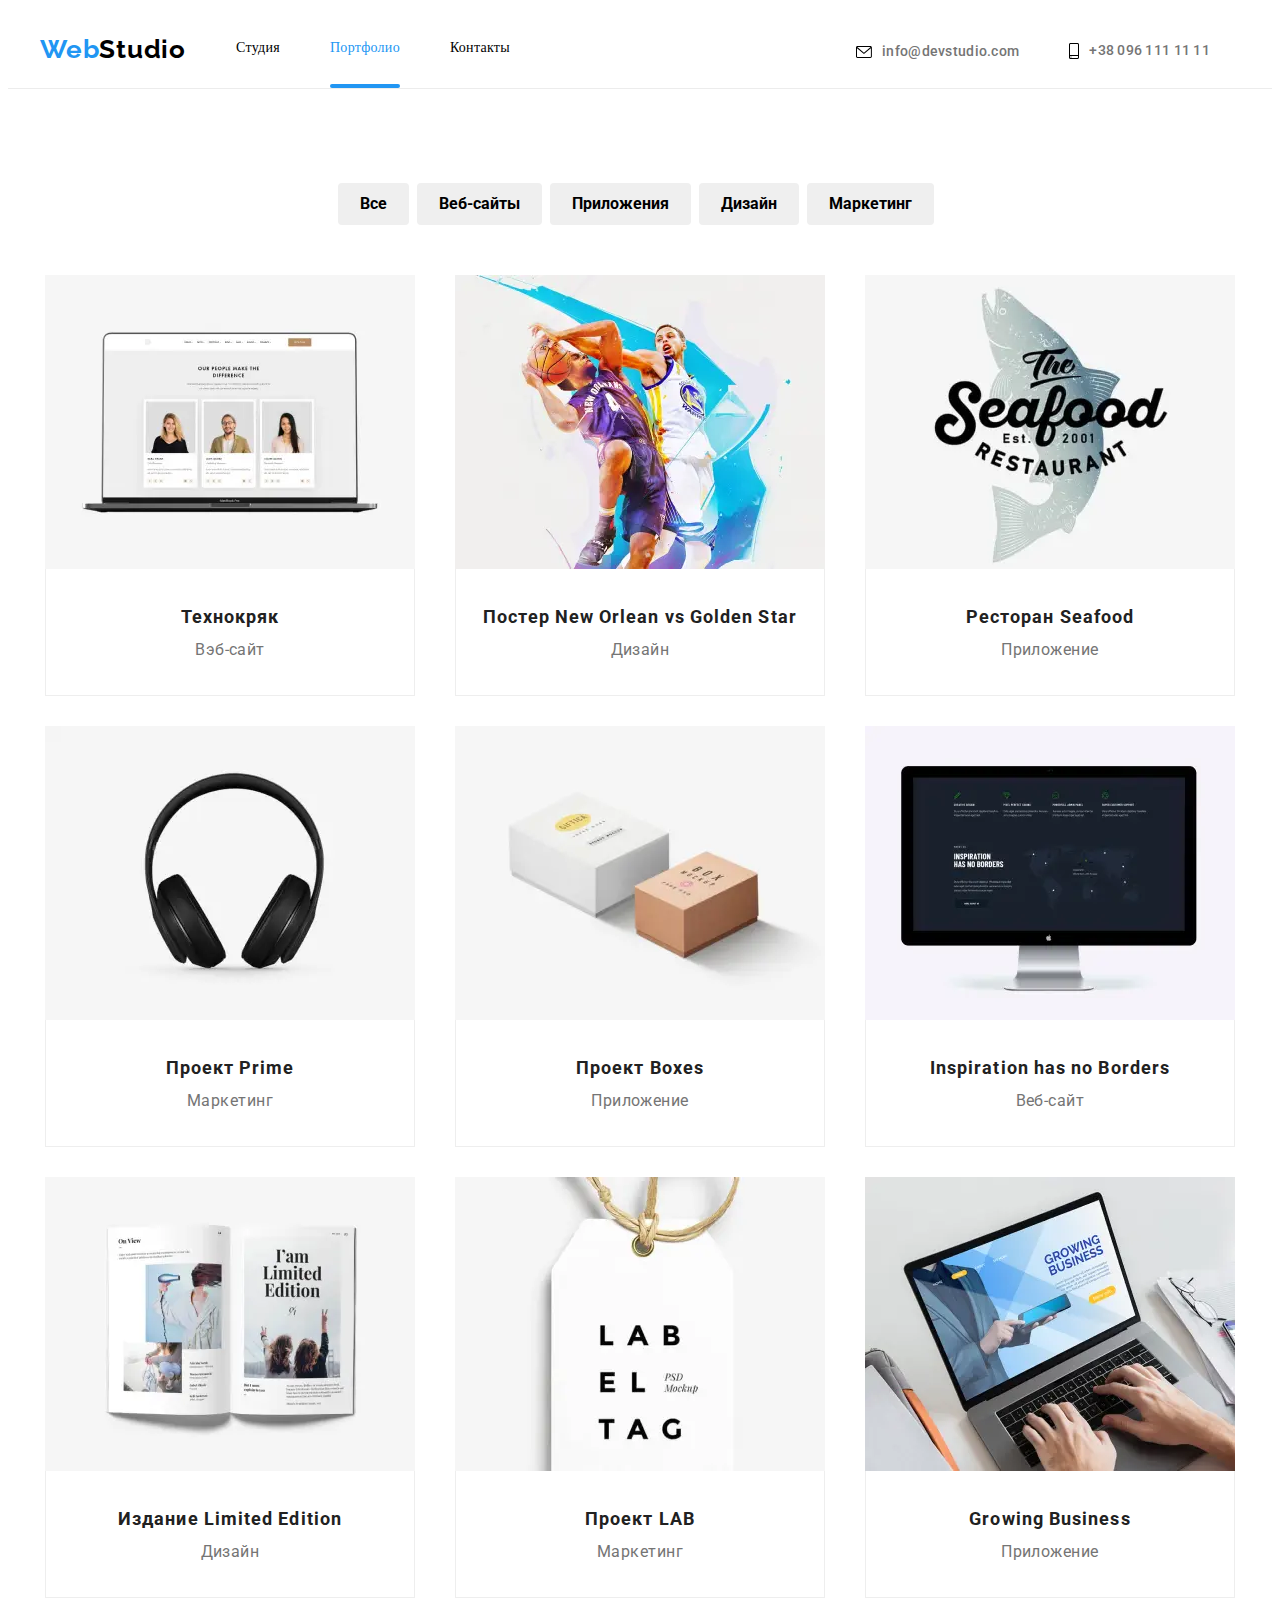
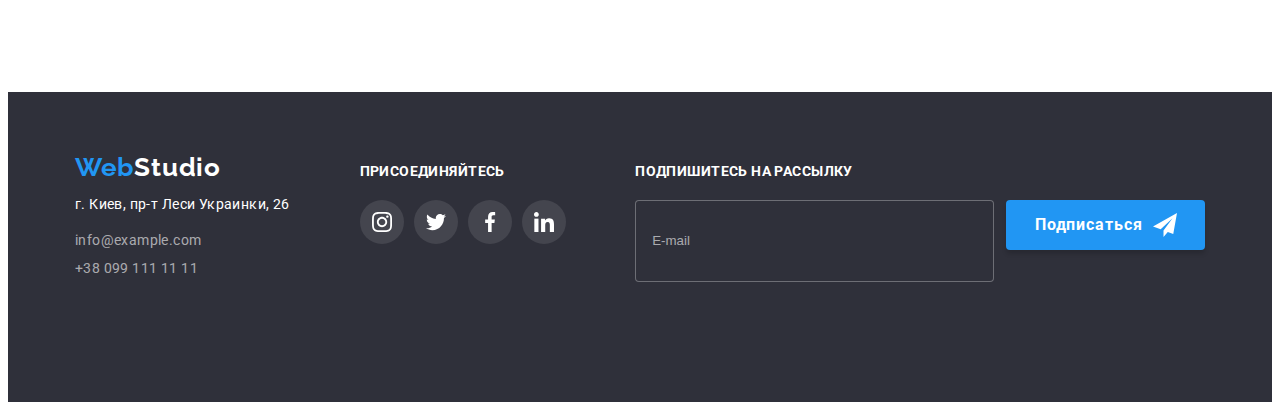
==== commit a92ea464: "portfolio ok" ====
--- a/portfolio.html
+++ b/portfolio.html
@@ -72,13 +72,13 @@
         </button>
         <ul class="mobile-menu-list list">
             <li class="mobile-menu-item">
-                <a href="" class="mobile-menu-link link"></a>Студия
+                <a class="mobile-menu-link link" href="./index.html">Студия</a>
             </li>
             <li class="mobile-menu-item">
-                <a href="" class="mobile-menu-link link"></a>Портфолио
+                <a class="mobile-menu-link link" href="#" >Портфолио</a>
             </li>
             <li class="mobile-menu-item">
-                <a href="" class="mobile-menu-link link"></a>Контакты
+                <a class="mobile-menu-link link" href="#" >Контакты</a>
             </li>
         </ul>
         <ul class="mobile-contact-list list">
@@ -141,10 +141,25 @@
                             <div class="project-list-content-wrapper">
                             <div class="card-img">
                                 <picture>
-                                    <source srcset="./img/desktop/Portfolio/Технокряк/Технокряк.jpg 1x, ./img/desktop/Portfolio/Технокряк/Технокряк@2x.jpg 2x" media="(min-width: 1200px)">
-                                    <source srcset="./img/tablet/Portfolio/Технокряк/Технокряк.jpg 1x, ./img/tablet/Portfolio/Технокряк/Технокряк@2x.jpg 2x" media="(min-width: 768px)">
-                                    <source srcset="./img/mobile/Portfolio/Технокряк/Технокряк.jpg 1x, ./img/mobile/Portfolio/Технокряк/Технокряк@2x.jpg 2x" media="(min-width: 320px)">
-                                    <img class="card-image" src="./img/desktop/Технокряк/Технокряк.jpg" alt="portfolio">
+                                   <source 
+                                            srcset="./images/portfolio/portfolio-1-desktop.webp 1x, ./images/portfolio/portfolio-1-desktop@2x.webp 2x"
+                                            media="(min-width: 1200px)" type="image/webp">
+                                        <source 
+                                            srcset="./images/portfolio/portfolio-1-desktop.jpg 1x, ./images/portfolio/portfolio-1-desktop@2x.jpg 2x"
+                                            media="(min-width: 1200px)">
+                                        <source 
+                                            srcset="./images/portfolio/portfolio-1-tablet.webp 1x, ./images/portfolio/portfolio-1-tablet@2x.webp 2x"
+                                            media="(min-width: 768px)" type="image/webp">
+                                        <source
+                                            srcset="./images/portfolio/portfolio-1-tablet.jpg 1x, ./images/portfolio/portfolio-1-tablet@2x.jpg 2x"
+                                            media="(min-width: 768px)">
+                                        <source 
+                                            srcset="./images/portfolio/portfolio-1-mobile.webp 1x, ./images/portfolio/portfolio-1-mobile@2x.webp 2x"
+                                            media="(min-width: 320px)" type="image/webp">
+                                        <source
+                                            srcset="./images/portfolio/portfolio-1-mobile.jpg 1x, ./images/portfolio/portfolio-1-mobile@2x.jpg 2x"
+                                            media="(min-width: 320px)">
+                                        <img src="./images/portfolio/portfolio-1-mobile.jpg" alt="">
                                 </picture>
                             </div>
                         <p class="overlay">Технокряк это современная площадка распространения коронавируса. Компании используют эту платформу для цифрового
@@ -162,10 +177,19 @@
                             <div class="project-list-content-wrapper">
                           <div class="card-img">
                             <picture>
-                                <source srcset="./img/desktop/pf-02.jpg 1x, ./img/desktop/pf-02@2x.jpg 2x" media="(min-width: 1200px)">
-                                <source srcset="./img/tablet/pf-02-tab.jpg 1x, ./img/tablet/pf-02-tab@2x.jpg 2x" media="(min-width: 768px)">
-                                <source srcset="./img/mobile/pf-02-mob.jpg 1x, ./img/mobile/pf-02-mob@2x.jpg 2x" media="(min-width: 320px)">
-                                <img class="card-set__image" src="./img/desktop/pf-02.jpg" alt="portfolio">
+                                <source srcset="./images/portfolio/portfolio-2-desktop.webp 1x, ./images/portfolio/portfolio-2-desktop@2x.webp 2x"
+                                    media="(min-width: 1200px)" type="image/webp">
+                                <source srcset="./images/portfolio/portfolio-2-desktop.jpg 1x, ./images/portfolio/portfolio-2-desktop@2x.jpg 2x"
+                                    media="(min-width: 1200px)">
+                                <source srcset="./images/portfolio/portfolio-2-tablet.webp 1x, ./images/portfolio/portfolio-2-tablet@2x.webp 2x"
+                                    media="(min-width: 768px)" type="image/webp">
+                                <source srcset="./images/portfolio/portfolio-2-tablet.jpg 1x, ./images/portfolio/portfolio-2-tablet@2x.jpg 2x"
+                                    media="(min-width: 768px)">
+                                <source srcset="./images/portfolio/portfolio-2-mobile.webp 1x, ./images/portfolio/portfolio-2-mobile@2x.webp 2x"
+                                    media="(min-width: 320px)" type="image/webp">
+                                <source srcset="./images/portfolio/portfolio-2-mobile.jpg 1x, ./images/portfolio/portfolio-2-mobile@2x.jpg 2x"
+                                    media="(min-width: 320px)">
+                                <img src="./images/portfolio/portfolio-2-mobile.jpg" alt="">
                             </picture>
                         </div>      
                         <p class="overlay">Технокряк это современная площадка распространения коронавируса. Компании используют эту платформу
@@ -184,10 +208,19 @@
                             <div class="project-list-content-wrapper">
                                 <div class="card-img">
                             <picture>
-                                <source srcset="./img/desktop/pf-02.jpg 1x, ./img/desktop/pf-02@2x.jpg 2x" media="(min-width: 1200px)">
-                                <source srcset="./img/tablet/pf-02-tab.jpg 1x, ./img/tablet/pf-02-tab@2x.jpg 2x" media="(min-width: 768px)">
-                                <source srcset="./img/mobile/pf-02-mob.jpg 1x, ./img/mobile/pf-02-mob@2x.jpg 2x" media="(min-width: 320px)">
-                                <img class="card-set__image" src="./img/desktop/pf-02.jpg" alt="portfolio">
+                                <source srcset="./images/portfolio/portfolio-3-desktop.webp 1x, ./images/portfolio/portfolio-3-desktop@2x.webp 2x"
+                                    media="(min-width: 1200px)" type="image/webp">
+                                <source srcset="./images/portfolio/portfolio-3-desktop.jpg 1x, ./images/portfolio/portfolio-3-desktop@2x.jpg 2x"
+                                    media="(min-width: 1200px)">
+                                <source srcset="./images/portfolio/portfolio-3-tablet.webp 1x, ./images/portfolio/portfolio-3-tablet@2x.webp 2x"
+                                    media="(min-width: 768px)" type="image/webp">
+                                <source srcset="./images/portfolio/portfolio-3-tablet.jpg 1x, ./images/portfolio/portfolio-3-tablet@2x.jpg 2x"
+                                    media="(min-width: 768px)">
+                                <source srcset="./images/portfolio/portfolio-3-mobile.webp 1x, ./images/portfolio/portfolio-3-mobile@2x.webp 2x"
+                                    media="(min-width: 320px)" type="image/webp">
+                                <source srcset="./images/portfolio/portfolio-3-mobile.jpg 1x, ./images/portfolio/portfolio-3-mobile@2x.jpg 2x"
+                                    media="(min-width: 320px)">
+                                <img src="./images/portfolio/portfolio-3-mobile.jpg" alt="">
                             </picture>
                         </div>
                         <p class="overlay">Технокряк это современная площадка распространения коронавируса. Компании используют эту платформу
@@ -209,10 +242,19 @@
                             <div class="project-list-content-wrapper">
                                 <div class="card-img">
                             <picture>
-                                <source srcset="./img/desktop/pf-02.jpg 1x, ./img/desktop/pf-02@2x.jpg 2x" media="(min-width: 1200px)">
-                                <source srcset="./img/tablet/pf-02-tab.jpg 1x, ./img/tablet/pf-02-tab@2x.jpg 2x" media="(min-width: 768px)">
-                                <source srcset="./img/mobile/pf-02-mob.jpg 1x, ./img/mobile/pf-02-mob@2x.jpg 2x" media="(min-width: 320px)">
-                                <img class="card-set__image" src="./img/desktop/pf-02.jpg" alt="portfolio">
+                                <source srcset="./images/portfolio/portfolio-4-desktop.webp 1x, ./images/portfolio/portfolio-4-desktop@2x.webp 2x"
+                                    media="(min-width: 1200px)" type="image/webp">
+                                <source srcset="./images/portfolio/portfolio-4-desktop.jpg 1x, ./images/portfolio/portfolio-4-desktop@2x.jpg 2x"
+                                    media="(min-width: 1200px)">
+                                <source srcset="./images/portfolio/portfolio-4-tablet.webp 1x, ./images/portfolio/portfolio-4-tablet@2x.webp 2x"
+                                    media="(min-width: 768px)" type="image/webp">
+                                <source srcset="./images/portfolio/portfolio-4-tablet.jpg 1x, ./images/portfolio/portfolio-4-tablet@2x.jpg 2x"
+                                    media="(min-width: 768px)">
+                                <source srcset="./images/portfolio/portfolio-4-mobile.webp 1x, ./images/portfolio/portfolio-4-mobile@2x.webp 2x"
+                                    media="(min-width: 320px)" type="image/webp">
+                                <source srcset="./images/portfolio/portfolio-4-mobile.jpg 1x, ./images/portfolio/portfolio-4-mobile@2x.jpg 2x"
+                                    media="(min-width: 320px)">
+                                <img src="./images/portfolio/portfolio-4-mobile.jpg" alt="">
                             </picture>
                         </div>
                         <p class="overlay">Технокряк это современная площадка распространения коронавируса. Компании используют эту платформу
@@ -232,10 +274,19 @@
                             <div class="project-list-content-wrapper">
                                 <div class="card-img">
                             <picture>
-                                <source srcset="./img/desktop/pf-02.jpg 1x, ./img/desktop/pf-02@2x.jpg 2x" media="(min-width: 1200px)">
-                                <source srcset="./img/tablet/pf-02-tab.jpg 1x, ./img/tablet/pf-02-tab@2x.jpg 2x" media="(min-width: 768px)">
-                                <source srcset="./img/mobile/pf-02-mob.jpg 1x, ./img/mobile/pf-02-mob@2x.jpg 2x" media="(min-width: 320px)">
-                                <img class="card-set__image" src="./img/desktop/pf-02.jpg" alt="portfolio">
+                                <source srcset="./images/portfolio/portfolio-5-desktop.webp 1x, ./images/portfolio/portfolio-5-desktop@2x.webp 2x"
+                                    media="(min-width: 1200px)" type="image/webp">
+                                <source srcset="./images/portfolio/portfolio-5-desktop.jpg 1x, ./images/portfolio/portfolio-5-desktop@2x.jpg 2x"
+                                    media="(min-width: 1200px)">
+                                <source srcset="./images/portfolio/portfolio-5-tablet.webp 1x, ./images/portfolio/portfolio-5-tablet@2x.webp 2x"
+                                    media="(min-width: 768px)" type="image/webp">
+                                <source srcset="./images/portfolio/portfolio-5-tablet.jpg 1x, ./images/portfolio/portfolio-5-tablet@2x.jpg 2x"
+                                    media="(min-width: 768px)">
+                                <source srcset="./images/portfolio/portfolio-5-mobile.webp 1x, ./images/portfolio/portfolio-5-mobile@2x.webp 2x"
+                                    media="(min-width: 320px)" type="image/webp">
+                                <source srcset="./images/portfolio/portfolio-5-mobile.jpg 1x, ./images/portfolio/portfolio-5-mobile@2x.jpg 2x"
+                                    media="(min-width: 320px)">
+                                <img src="./images/portfolio/portfolio-5-mobile.jpg" alt="">
                             </picture>
                         </div>
                         <p class="overlay">Технокряк это современная площадка распространения коронавируса. Компании используют эту платформу
@@ -255,10 +306,19 @@
                             <div class="project-list-content-wrapper">
                                 <div class="card-img">
                             <picture>
-                                <source srcset="./img/desktop/pf-02.jpg 1x, ./img/desktop/pf-02@2x.jpg 2x" media="(min-width: 1200px)">
-                                <source srcset="./img/tablet/pf-02-tab.jpg 1x, ./img/tablet/pf-02-tab@2x.jpg 2x" media="(min-width: 768px)">
-                                <source srcset="./img/mobile/pf-02-mob.jpg 1x, ./img/mobile/pf-02-mob@2x.jpg 2x" media="(min-width: 320px)">
-                                <img class="card-set__image" src="./img/desktop/pf-02.jpg" alt="portfolio">
+                                <source srcset="./images/portfolio/portfolio-6-desktop.webp 1x, ./images/portfolio/portfolio-6-desktop@2x.webp 2x"
+                                    media="(min-width: 1200px)" type="image/webp">
+                                <source srcset="./images/portfolio/portfolio-6-desktop.jpg 1x, ./images/portfolio/portfolio-6-desktop@2x.jpg 2x"
+                                    media="(min-width: 1200px)">
+                                <source srcset="./images/portfolio/portfolio-6-tablet.webp 1x, ./images/portfolio/portfolio-6-tablet@2x.webp 2x"
+                                    media="(min-width: 768px)" type="image/webp">
+                                <source srcset="./images/portfolio/portfolio-6-tablet.jpg 1x, ./images/portfolio/portfolio-6-tablet@2x.jpg 2x"
+                                    media="(min-width: 768px)">
+                                <source srcset="./images/portfolio/portfolio-6-mobile.webp 1x, ./images/portfolio/portfolio-6-mobile@2x.webp 2x"
+                                    media="(min-width: 320px)" type="image/webp">
+                                <source srcset="./images/portfolio/portfolio-6-mobile.jpg 1x, ./images/portfolio/portfolio-6-mobile@2x.jpg 2x"
+                                    media="(min-width: 320px)">
+                                <img src="./images/portfolio/portfolio-6-mobile.jpg" alt="">
                             </picture>
                         </div>
                         <p class="overlay">Технокряк это современная площадка распространения коронавируса. Компании используют эту платформу
@@ -278,10 +338,19 @@
                             <div class="project-list-content-wrapper">
                                  <div class="card-img">
                             <picture>
-                                <source srcset="./img/desktop/pf-02.jpg 1x, ./img/desktop/pf-02@2x.jpg 2x" media="(min-width: 1200px)">
-                                <source srcset="./img/tablet/pf-02-tab.jpg 1x, ./img/tablet/pf-02-tab@2x.jpg 2x" media="(min-width: 768px)">
-                                <source srcset="./img/mobile/pf-02-mob.jpg 1x, ./img/mobile/pf-02-mob@2x.jpg 2x" media="(min-width: 320px)">
-                                <img class="card-set__image" src="./img/desktop/pf-02.jpg" alt="portfolio">
+                                <source srcset="./images/portfolio/portfolio-7-desktop.webp 1x, ./images/portfolio/portfolio-7-desktop@2x.webp 2x"
+                                    media="(min-width: 1200px)" type="image/webp">
+                                <source srcset="./images/portfolio/portfolio-7-desktop.jpg 1x, ./images/portfolio/portfolio-7-desktop@2x.jpg 2x"
+                                    media="(min-width: 1200px)">
+                                <source srcset="./images/portfolio/portfolio-7-tablet.webp 1x, ./images/portfolio/portfolio-7-tablet@2x.webp 2x"
+                                    media="(min-width: 768px)" type="image/webp">
+                                <source srcset="./images/portfolio/portfolio-7-tablet.jpg 1x, ./images/portfolio/portfolio-7-tablet@2x.jpg 2x"
+                                    media="(min-width: 768px)">
+                                <source srcset="./images/portfolio/portfolio-7-mobile.webp 1x, ./images/portfolio/portfolio-7-mobile@2x.webp 2x"
+                                    media="(min-width: 320px)" type="image/webp">
+                                <source srcset="./images/portfolio/portfolio-7-mobile.jpg 1x, ./images/portfolio/portfolio-7-mobile@2x.jpg 2x"
+                                    media="(min-width: 320px)">
+                                <img src="./images/portfolio/portfolio-7-mobile.jpg" alt="">
                             </picture>
                         </div>
                         <p class="overlay">Технокряк это современная площадка распространения коронавируса. Компании используют эту платформу
@@ -301,10 +370,19 @@
                             <div class="project-list-content-wrapper">
                                  <div class="card-img">
                             <picture>
-                                <source srcset="./img/desktop/pf-02.jpg 1x, ./img/desktop/pf-02@2x.jpg 2x" media="(min-width: 1200px)">
-                                <source srcset="./img/tablet/pf-02-tab.jpg 1x, ./img/tablet/pf-02-tab@2x.jpg 2x" media="(min-width: 768px)">
-                                <source srcset="./img/mobile/pf-02-mob.jpg 1x, ./img/mobile/pf-02-mob@2x.jpg 2x" media="(min-width: 320px)">
-                                <img class="card-set__image" src="./img/desktop/pf-02.jpg" alt="portfolio">
+                                <source srcset="./images/portfolio/portfolio-8-desktop.webp 1x, ./images/portfolio/portfolio-8-desktop@2x.webp 2x"
+                                    media="(min-width: 1200px)" type="image/webp">
+                                <source srcset="./images/portfolio/portfolio-8-desktop.jpg 1x, ./images/portfolio/portfolio-8-desktop@2x.jpg 2x"
+                                    media="(min-width: 1200px)">
+                                <source srcset="./images/portfolio/portfolio-8-tablet.webp 1x, ./images/portfolio/portfolio-8-tablet@2x.webp 2x"
+                                    media="(min-width: 768px)" type="image/webp">
+                                <source srcset="./images/portfolio/portfolio-8-tablet.jpg 1x, ./images/portfolio/portfolio-8-tablet@2x.jpg 2x"
+                                    media="(min-width: 768px)">
+                                <source srcset="./images/portfolio/portfolio-8-mobile.webp 1x, ./images/portfolio/portfolio-8-mobile@2x.webp 2x"
+                                    media="(min-width: 320px)" type="image/webp">
+                                <source srcset="./images/portfolio/portfolio-8-mobile.jpg 1x, ./images/portfolio/portfolio-8-mobile@2x.jpg 2x"
+                                    media="(min-width: 320px)">
+                                <img src="./images/portfolio/portfolio-8-mobile.jpg" alt="">
                             </picture>
                         </div>
                         <p class="overlay">Технокряк это современная площадка распространения коронавируса. Компании используют эту платформу
@@ -324,10 +402,20 @@
                             <div class="project-list-content-wrapper">
                                 <div class="card-img">
                             <picture>
-                                <source srcset="./img/desktop/pf-02.jpg 1x, ./img/desktop/pf-02@2x.jpg 2x" media="(min-width: 1200px)">
-                                <source srcset="./img/tablet/pf-02-tab.jpg 1x, ./img/tablet/pf-02-tab@2x.jpg 2x" media="(min-width: 768px)">
-                                <source srcset="./img/mobile/pf-02-mob.jpg 1x, ./img/mobile/pf-02-mob@2x.jpg 2x" media="(min-width: 320px)">
-                                <img class="card-set__image" src="./img/desktop/pf-02.jpg" alt="portfolio">
+                                <picture>
+                                    <source srcset="./images/portfolio/portfolio-9-desktop.webp 1x, ./images/portfolio/portfolio-9-desktop@2x.webp 2x"
+                                        media="(min-width: 1200px)" type="image/webp">
+                                    <source srcset="./images/portfolio/portfolio-9-desktop.jpg 1x, ./images/portfolio/portfolio-9-desktop@2x.jpg 2x"
+                                        media="(min-width: 1200px)">
+                                    <source srcset="./images/portfolio/portfolio-9-tablet.webp 1x, ./images/portfolio/portfolio-9-tablet@2x.webp 2x"
+                                        media="(min-width: 768px)" type="image/webp">
+                                    <source srcset="./images/portfolio/portfolio-9-tablet.jpg 1x, ./images/portfolio/portfolio-9-tablet@2x.jpg 2x"
+                                        media="(min-width: 768px)">
+                                    <source srcset="./images/portfolio/portfolio-9-mobile.webp 1x, ./images/portfolio/portfolio-9-mobile@2x.webp 2x"
+                                        media="(min-width: 320px)" type="image/webp">
+                                    <source srcset="./images/portfolio/portfolio-9-mobile.jpg 1x, ./images/portfolio/portfolio-9-mobile@2x.jpg 2x"
+                                        media="(min-width: 320px)">
+                                    <img src="./images/portfolio/portfolio-9-mobile.jpg" alt="">
                             </picture>
                         </div>
                         <p class="overlay">Технокряк это современная площадка распространения коронавируса. Компании используют эту платформу
--- a/css/main.min.css
+++ b/css/main.min.css
@@ -1,2 +1,2 @@
-:root{--main-font: 'Roboto', sans-serif;--secondary-font: 'Raleway', sans-serif;--accent-color: #2196f3;--section-pt: 94px;--section-pb: 94px}.visually-hidden{position:absolute !important;clip:rect(1px 1px 1px 1px);clip:rect(1px, 1px, 1px, 1px);padding:0 !important;border:0 !important;height:1px !important;width:1px !important;overflow:hidden}h1,h2,h3,h4,h5,h6,p{margin:0}ul,ol{margin:0;padding:0}img{display:block}.link{text-decoration:none;display:inline-block}.list{list-style:none}.adress{font-style:normal}.container{padding-left:15px;padding-right:15px}.header .container{display:flex;align-items:center;justify-content:space-between}@media screen and (min-width: 480px){.container{width:480px;margin:0 auto}}@media screen and (min-width: 768px){.container{width:768px}}@media screen and (min-width: 1200px){.container{width:1200px}}.social-link{justify-content:center;align-items:center;display:inline-flex;width:44px;height:44px;border-radius:50%;background:rgba(255,255,255,0.1);transition:background-color 250ms}.social-link:hover,.social-link:focus{background-color:var(--accent-color)}@media screen and (max-width: 767px){.descrition{padding-top:3px;padding-bottom:3px;line-height:1.71;letter-spacing:0.03em;font-family:Roboto;font-weight:400;font-size:14px;line-height:24px;color:#757575}}@media screen and (min-width: 1200px){.description{font-family:var(--main-font);font-weight:700;font-size:14px;line-height:1.71;letter-spacing:0.03em;color:#757575}}.title{font-family:var(--main-font);font-weight:700;font-size:36px;line-height:1.16;text-align:center;letter-spacing:0.03em;color:#212121;margin-bottom:50px}.social-list-link{justify-content:center;align-items:center;display:inline-flex;width:44px;height:44px;border-radius:50%;background-color:#ffffff;transition:background-color 250ms cubic-bezier(0.4, 0, 0.2, 1)}.social-list-link:hover,.social-list-link:focus{background-color:var(--accent-color)}.social-list-icon{fill:#afb1b8;width:20px;height:20px;transition:fill 250ms cubic-bezier(0.4, 0, 0.2, 1)}.social-list-link:hover .social-list-icon,.social-list-link:focus .social-list-icon{fill:#ffffff}.social-list{display:flex;justify-content:center;margin-right:10px}.section{padding-top:var(--section-pt);padding-bottom:var(--section-pb);margin:0 auto}.modal-btn{font-family:var(--main-font);font-weight:bold;font-size:16px;color:#ffffff;line-height:1.87;cursor:pointer;min-width:200px;display:block;margin:0 auto;box-shadow:0px 4px 4px rgba(0,0,0,0.15);padding:10px 32px;background-color:#2196f3;border:none;border-radius:4px;transition:background-color 250ms cubic-bezier(0.4, 0, 0.2, 1)}.modal-btn:hover,.modal-btn:focus{color:#ffffff;background:var(--accent-color)}@media screen and (max-width: 767px){.buttons{display:flex;flex-wrap:wrap;justify-content:flex-start;margin-bottom:40px}.buttons-item{margin-top:8px;margin-right:8px}}@media screen and (min-width: 768px){.buttons{display:flex;justify-content:center;text-align:center;margin-bottom:50px}}.portfolio-btn{font-family:var(--main-font);font-weight:bold;font-size:16px;line-height:1.87;cursor:pointer;display:block;margin-right:8px;padding:6px 22px;border:0;border-radius:4px;transition:color 250ms cubic-bezier(0.4, 0, 0.2, 1),background-color 250ms cubic-bezier(0.4, 0, 0.2, 1)}.portfolio-btn:hover,.portfolio-btn:focus{color:#ffffff;background:var(--accent-color)}.projects{display:flex;flex-wrap:wrap;margin-left:-30px;margin-top:-30px}.project-list-item{text-align:center;margin-left:30px;margin-top:30px;flex-basis:calc(100% / 3 - 30px)}.project-list-item:hover{box-shadow:1px 4px 6px 0px rgba(0,0,0,0.16);box-shadow:0px 4px 4px 0px rgba(0,0,0,0.06);box-shadow:0px 1px 1px 0px rgba(0,0,0,0.12)}.project-list-content-wrapper{position:relative;overflow:hidden}.overlay{position:absolute;top:0;left:0;background-color:rgba(33,150,243,0.9);color:#ffffff;padding-left:24px;padding-right:24px;padding-top:63px;padding-bottom:63px;height:100%;overflow:auto;transform:translateY(100%);opacity:0;transition:transform 300ms cubic-bezier(0.4, 0, 0.2, 1)}.project-card-link:hover .overlay,.project-card-link:focus .overlay{transform:translateY(0%);opacity:1}.project-name{font-family:var(--main-font);font-weight:700;font-size:18px;line-height:2;letter-spacing:0.06em;color:#212121}.project-type{font-family:var(--main-font);font-weight:400;font-size:16px;line-height:1.87;letter-spacing:0.03em;color:#757575}.backdrop{position:fixed;top:0;left:0;width:100vw;height:100vh;background-color:rgba(0,0,0,0.2);transition-duration:300ms}@media screen and (max-width: 767px){.modal{position:absolute;top:50%;left:50%;transform:translate(-50%, -50%);width:450px;height:609px;background-color:#ffffff;border-radius:4px;padding:40px}.modal-form-field{margin-top:10px}.modal-form-check-desk{display:flex;align-items:center}.modal-form-check-desk::before{display:block;content:'';width:16px;height:16px;outline:1px solid #000000;cursor:pointer;margin-right:8px}.modal-form-term:checked+.modal-form-check-desk::before{background-image:url("../images/checkbox-icon.svg");background-repeat:no-repeat;background-color:var(--accent-color);background-position:center}.modal-form-term:focus+.modal-form-check-desk::before{box-shadow:0 0 0 2px var(--accent-color)}.modal-close-btn{position:absolute;top:8px;right:8px;width:30px;height:30px;border-radius:50%;outline:none;background-color:#fff;border:1px solid rgba(0,0,0,0.1)}.icon-close:hover,.icon-close:focus{fill:var(--accent-color);transition:fill 250ms cubic-bezier(0.4, 0, 0.2, 1)}.is-hidden{opacity:0;visibility:hidden;pointer-events:none}}@media screen and (min-width: 768px){.modal{position:absolute;top:50%;left:50%;width:450px;max-height:609px;transform:translate(-50%, -50%);background-color:#fff;border-radius:4px;padding:40px}.modal-close-btn{position:absolute;top:13px;right:13px;width:30px;height:30px;border-radius:50%;outline:none;background-color:#fff;border:1px solid rgba(0,0,0,0.1)}.modal-form-check-desk{display:flex;justify-content:center;font-size:12px;line-height:1.16;letter-spacing:0.01em}.modal-form-check-desk::before{display:block;content:'';width:16px;height:16px;outline:1px solid #000000;cursor:pointer;margin-right:8px}.modal-form-term:checked+.modal-form-check-desk::before{background-image:url("../images/checkbox-icon.svg");background-repeat:no-repeat;background-color:var(--accent-color);background-position:center}.modal-form-term:focus+.modal-form-check-desk::before{box-shadow:0 0 0 2px var(--accent-color)}.is-hidden{opacity:0;visibility:hidden;pointer-events:none}}@media screen and (min-width: 1200px){.modal{position:absolute;top:50%;left:50%;transform:translate(-50%, -50%);width:528px;height:580px;background-color:#ffffff;border-radius:4px;padding:40px}.modal-close-btn{position:absolute;display:flex;justify-content:center;align-items:center;width:30px;height:30px;margin-left:auto;border-radius:50%;top:8px;right:8px;cursor:pointer;background-color:#fff;border:1px solid rgba(0,0,0,0.1);outline:none}.modal-close-btn:focus,.modal-close-btn:hover{outline:none;border-color:var(--accent-color);transition:border-color 250ms cubic-bezier(0.4, 0, 0.2, 1)}.icon-close:hover,.icon-close:focus{fill:var(--accent-color);transition:fill 250ms cubic-bezier(0.4, 0, 0.2, 1)}.is-hidden{opacity:0;visibility:hidden;pointer-events:none}}.modal-form{display:flex;flex-direction:column}.modal-form b{font-weight:700;font-size:20px;line-height:1.15;text-align:center;letter-spacing:0.03em;margin-bottom:12px}.modal-form-input{width:100%;height:40px;border:1px solid rgba(33,33,33,0.2);border-radius:4px;padding-left:42px}.modal-form-input:focus{outline:none;border-color:var(--accent-color);transition:border-color 250ms cubic-bezier(0.4, 0, 0.2, 1)}.modal-form-input-wrapper{display:block;position:relative;margin-top:4px}.modal-form-icon{position:absolute;display:block;width:18px;height:18px;top:50%;bottom:0;left:12px;transform:translateY(-50%);transition:fill 250ms cubic-bezier(0.4, 0, 0.2, 1)}.modal-form-input:focus+.modal-form-icon{fill:var(--accent-color)}.modal-form-comment{width:100%;height:120px;border:1px solid rgba(33,33,33,0.2);box-sizing:border-box;border-radius:4px;margin-top:4px;margin-bottom:20px;padding:12px 16px;resize:none;transition:border-color 250ms cubic-bezier(0.4, 0, 0.2, 1)}.modal-form-comment::placeholder{color:rgba(117,117,117,0.5)}.modal-form-comment:focus{outline:none;border-color:var(--accent-color)}.checkbox-link{color:var(--accent-color)}.modal-form-check-desk{font-size:12px;line-height:1.16;letter-spacing:0.01em}.modal-form-btn{font-family:var(--main-font);font-weight:bold;font-size:16px;color:#ffffff;line-height:1.87;cursor:pointer;min-width:200px;display:block;margin:0 auto;box-shadow:0px 4px 4px rgba(0,0,0,0.15);padding:10px 32px;background-color:#2196f3;border:none;border-radius:4px;margin-top:30px;margin-bottom:40px}@media screen and (max-width: 767px){.navigation-list{display:none}.contact-list{display:none}.burger-btn,.mobile-menu-close-btn{background-color:transparent;border:none;padding:0}.mobile-menu-close-btn{position:absolute;top:10px;right:15px}.svg:transition{fill:var(--accent-color)}.burger-icon{fill:#000}.mobile-menu{position:fixed;z-index:999;top:0;left:50%;width:100vw;height:100vh;padding:48px 40px;overflow:scroll;transform:translateY(-100%) translateX(-50%);transition:250ms cubic-bezier(0.4, 0, 0.2, 1);background-color:#ffffff}.mobile-menu.is-open{transform:translateY(0) translateX(-50%);transition:250ms cubic-bezier(0.4, 0, 0.2, 1)}.mobile-menu-list{margin-bottom:25vh}}.mobile-menu-item{font-family:var(--main-font);font-weight:500;font-size:40px;line-height:1.8;letter-spacing:0.02em;color:#212121}.mobile-contact-list{display:block;margin-bottom:64px}.mobile-contact-item{padding-bottom:32px}.mobile-tel{font-family:Roboto;font-weight:500;font-size:34px;line-height:1.17;letter-spacing:0.02em;color:#2196f3}.mobile-mail{font-family:Roboto;font-weight:500;font-size:24px;line-height:1.16;letter-spacing:0.02em;color:#757575}@media screen and (min-width: 768px){.mobile-menu{display:none}.burger-btn{display:none}.navigation-list__navigation-item:not(:last-child){margin-right:50px}.navigation-list{display:flex;align-items:center}.navigation-link{display:inline-block;position:relative;font-weight:500;font-size:14px;line-height:1.14;padding-top:32px;padding-bottom:32px;letter-spacing:0.02em;color:var(--color);transition:color 250ms cubic-bezier(0.4, 0, 0.2, 1)}.navigation-link:hover,.navigation-link:focus{color:var(--accent-color)}.current{color:var(--accent-color)}.current::after{display:block;content:'';position:absolute;bottom:0;left:0;background-color:var(--accent-color);width:100%;height:4px;border-radius:2px}.contact-list{display:block;justify-content:center;align-items:center}.contact-list__tel-link{display:inline-flex;align-items:center;padding-top:10px;font-weight:500;font-size:12px;line-height:1.14;letter-spacing:0.02em;color:#757575;transition:color 250ms var(--accent-color)}.contact-list__mail-link{display:inline-flex;align-items:center;padding-top:10px;font-weight:500;font-size:12px;letter-spacing:0.02em;color:#757575;transition:color 250ms var(--accent-color)}}.contact-list__icons-contact-link{margin-right:10px;color:#757575;transition:color 250ms cubic-bezier(0.4, 0, 0.2, 1)}.contact-list__icons-contact-link:hover,.contact-list__icons-contact-link:focus{fill:var(--accent-color)}.mobile-social-list{display:flex;align-items:center;justify-content:start}.mobile-social-link{font-family:Roboto;font-style:normal;font-weight:500;font-size:18px;line-height:22px;letter-spacing:0.02em;color:#2196f3}.mobile-social-link:not(:last-child){margin-right:10px;padding-right:10px;border-right:1px solid rgba(33,33,33,0.2)}.main-logo{font-family:var(--secondary-font);font-style:normal;font-weight:bold;font-size:26px;line-height:1.19;letter-spacing:0.03em;color:#000000;transition:color 250ms cubic-bezier(0.4, 0, 0.2, 1)}.main-logo:hover,.main-logo:focus{color:var(--accent-color)}.web{color:#2196f3}@media screen and (min-width: 1200px){.header .container{width:1200px;align-items:center;display:flex}.header{height:80px;border-bottom:1px solid #ececec}.navigation-list__navigation-item:not(:last-child){margin-right:50px}.navigation-list{display:flex;align-items:center;margin-left:50px}.contact-list{display:flex;align-items:center;margin-left:auto}.contact-list__icons-contact-link{display:inline-flex;margin-right:10px;color:#757575;transition:color 250ms cubic-bezier(0.4, 0, 0.2, 1)}.contact-list__icons-contact-link:hover,.contact-list__icons-contact-link:focus{fill:var(--accent-color)}.navigation-link{display:inline-block;position:relative;font-weight:500;font-size:14px;line-height:1.14;padding-top:32px;padding-bottom:32px;letter-spacing:0.02em;color:var(--color);transition:color 250ms cubic-bezier(0.4, 0, 0.2, 1)}.navigation-link:hover,.navigation-link:focus{color:var(--accent-color)}.current{color:var(--accent-color)}.current::after{display:block;content:'';position:absolute;bottom:0;left:0;background-color:var(--accent-color);width:100%;height:4px;border-radius:2px}.contact-list{margin-left:auto}.contact-box{display:flex}.contact-list__tel-link{align-items:center;margin-right:30px;font-family:var(--main-font);font-weight:500;font-size:14px;line-height:1.14;letter-spacing:0.02em;color:#757575;transition:color 250ms cubic-bezier(0.4, 0, 0.2, 1)}.contact-list__tel-link:hover,.contact-list__tel-link:focus{color:var(--accent-color)}.contact-list__mail-link{font-family:var(--main-font);font-weight:500;font-size:14px;line-height:1.14;letter-spacing:0.02em;color:#757575;margin-right:50px;transition:color 250ms cubic-bezier(0.4, 0, 0.2, 1)}.contact-list__mail-link:hover,.contact-list__mail-link:focus{color:var(--accent-color)}}.body{font-family:var(--main-font);color:#ffffff}.hero{padding-left:60px;padding-right:60px;margin:0 auto;background-position:center;background-repeat:no-repeat;background-size:cover;background-color:#2f303a;background-image:linear-gradient(to right, rgba(47,48,58,0.4), rgba(47,48,58,0.4)),url("../images/mobile/Hero/hero.jpg")}@media screen and (min-device-pixel-ratio: 2), screen and (min-resolution: 192dpi), screen and (min-resolution: 2dppx){.hero{background-image:linear-gradient(to right, rgba(47,48,58,0.4), rgba(47,48,58,0.4)),url("../images/mobile/Hero/hero@2x.jpg")}}.hero .hero-item{font-family:var(--main-font);font-weight:900;font-size:26px;line-height:1.62;text-align:center;letter-spacing:0.06em;text-transform:uppercase;color:#ffffff;margin:0 auto;margin-bottom:30px}@media screen and (min-width: 768px){.hero{max-width:1199px;background-image:linear-gradient(to right, rgba(47,48,58,0.4), rgba(47,48,58,0.4)),url("../images/tablet/Hero/hero.jpg")}}@media screen and (min-width: 768px) and (min-device-pixel-ratio: 2), screen and (min-width: 768px) and (min-resolution: 192dpi), screen and (min-width: 768px) and (min-resolution: 2dppx){.hero{background-image:linear-gradient(to right, rgba(47,48,58,0.4), rgba(47,48,58,0.4)),url("../images/tablet/Hero/Hero@2x.jpg")}}@media screen and (min-width: 768px){.hero .hero-item{font-family:var(--main-font);font-weight:900;font-size:44px;line-height:1, 62;text-align:center;letter-spacing:0.06em;text-transform:uppercase;color:#ffffff;width:696px;margin:0 auto;margin-bottom:30px}}@media screen and (min-width: 1200px){.hero{padding-top:200px;padding-bottom:200px;max-width:1600px;background-image:linear-gradient(to right, rgba(47,48,58,0.4), rgba(47,48,58,0.4)),url("../images/tablet/Hero/hero-desctop.jpg")}}@media screen and (min-width: 1200px) and (min-device-pixel-ratio: 2), screen and (min-width: 1200px) and (min-resolution: 192dpi), screen and (min-width: 1200px) and (min-resolution: 2dppx){.hero{background-image:linear-gradient(to right, rgba(47,48,58,0.4), rgba(47,48,58,0.4)),url("../images/tablet/Hero/hero-desctop@2x.jpg")}}@media screen and (max-width: 767px){.section{padding-top:60px;padding-bottom:60px}.box{display:flex;justify-content:center;align-items:center;height:120px;background:#f5f4fa;margin-bottom:30px;border-radius:4px}.about-title{font-family:var(--main-font);font-weight:700;font-size:14px;line-height:1.14;letter-spacing:0.03em;text-transform:uppercase;color:#212121;margin-bottom:10px;text-align:center}.features{padding-top:3px;padding-bottom:3px;line-height:1.71;letter-spacing:0.03em;font-family:Roboto;font-weight:400;font-size:14px;line-height:24px;color:#757575}}@media screen and (min-width: 768px){.box{display:flex;justify-content:center;align-items:center;height:120px;background:#f5f4fa;margin-bottom:30px;border-radius:4px}.about-list-item{flex-basis:calc(100% / 2 - 30px);margin-left:30px;margin-top:30px}.about-list{display:flex;flex-wrap:wrap}}@media screen and (min-width: 1200px){.function{margin-top:10px}.about-list{display:flex;flex-wrap:wrap;margin-left:-30px;margin-top:-30px}.box{display:flex;justify-content:center;align-items:center;width:270px;height:120px;background:#f5f4fa;border-radius:4px;margin-bottom:30px}.about-list-item{flex-basis:calc(100% / 4 - 30px);margin-left:30px;margin-top:30px}.about-title{font-family:var(--main-font);font-weight:700;font-size:14px;line-height:1.14;letter-spacing:0.03em;text-transform:uppercase;color:#212121;margin-bottom:10px}.description{font-family:var(--main-font);font-weight:700;font-size:14px;line-height:1.71;letter-spacing:0.03em;color:#757575}}.card-name{align-items:center;padding-top:30px;padding-bottom:30px;padding-left:0 auto;padding-right:0 auto;border:1px solid #eeeeee;border-top:none;background:#ffffff}.card-title{align-items:center;padding-top:30px;padding-bottom:30px;border:1px solid #eeeeee;border-top:none;background:#ffffff;padding-left:24px;padding-right:24px}.projects{display:flex;flex-wrap:wrap;margin-left:-30px;margin-top:-30px}.project-list-item{text-align:center;margin-left:30px;margin-top:30px;flex-basis:calc(100% / 3 - 30px)}.project-list-item:hover{box-shadow:1px 4px 6px 0px rgba(0,0,0,0.16);box-shadow:0px 4px 4px 0px rgba(0,0,0,0.06);box-shadow:0px 1px 1px 0px rgba(0,0,0,0.12)}.project-list-content-wrapper{position:relative;overflow:hidden}.project-card-link:hover .overlay,.project-card-link:focus .overlay{transform:translateY(0%);opacity:1}.overlay{position:absolute;top:0;left:0;background-color:rgba(33,150,243,0.9);color:#ffffff;padding-left:24px;padding-right:24px;padding-top:63px;padding-bottom:63px;height:100%;overflow:auto;transform:translateY(100%);opacity:0;transition:transform 300ms cubic-bezier(0.4, 0, 0.2, 1)}.project-name{font-family:var(--main-font);font-weight:700;font-size:18px;line-height:2;letter-spacing:0.06em;color:#212121}.project-type{font-family:var(--main-font);font-weight:400;font-size:16px;line-height:1.87;letter-spacing:0.03em;color:#757575}@media screen and (max-width: 767px){.activity{display:none}}@media screen and (min-width: 768px){.activity{display:none}}@media screen and (min-width: 1200px){.activity{width:1200px;display:flex}.title{font-family:var(--main-font);font-weight:700;font-size:36px;line-height:1.16;text-align:center;letter-spacing:0.03em;color:#212121;margin-bottom:50px}.activity-item{display:flex;margin-left:-30px}.activity-item-img{position:relative;flex-basis:calc(100% / 3 - 30px);margin-left:30px;margin-top:30px}.activity-text{position:absolute;bottom:0;right:0;width:100%;font-weight:700;font-size:14px;line-height:1.14;text-align:center;letter-spacing:0.03em;text-transform:uppercase;color:#ffffff;padding-top:27px;padding-bottom:27px;background:rgba(47,48,58,0.8)}}@media screen and (max-width: 767px){.container{padding-left:15px;padding-right:15px}.team{background-color:#f5f4fa}.team-list{display:flex;flex-direction:column}.card{max-width:100%}.card-name{margin-bottom:10px;padding-top:30px;padding-bottom:24px;font-family:var(--main-font);font-weight:500;font-size:16px;line-height:1.19;letter-spacing:0.03em;background:#ffffff;box-shadow:0px 1px 3px rgba(0,0,0,0.12),0px 1px 1px rgba(0,0,0,0.14),0px 2px 1px rgba(0,0,0,0.2);border-radius:0px 0px 4px 4px}.name{text-align:center;font-weight:500;font-size:16px;line-height:1.18;margin-bottom:10px}.function{text-align:center;font-size:16px;line-height:1.18;margin-bottom:16px}.social-list{display:flex;justify-content:center;margin-right:122px;margin-left:122px}.social-list-item:not(:last-child){margin-right:10px}}@media screen and (min-width: 768px){.team{background-color:#f5f4fa}.team-list{display:flex;flex-wrap:wrap;margin:-15px}.social-list{margin:0 auto}.name{text-align:center;font-weight:500;font-size:16px;line-height:1.18;margin-bottom:10px;font-family:var(--main-font);letter-spacing:0.03em;color:#212121}.card-name{text-align:center;padding-top:30px;padding-bottom:24px;font-family:var(--main-font);font-weight:500;font-size:16px;line-height:1.19;letter-spacing:0.03em;background:#ffffff;box-shadow:0px 1px 3px rgba(0,0,0,0.12),0px 1px 1px rgba(0,0,0,0.14),0px 2px 1px rgba(0,0,0,0.2);border-radius:0px 0px 4px 4px}.card{flex-basis:calc((100% - 60px) / 2);margin:15px}.function{margin-top:10px;margin-bottom:16px;font-family:var(--main-font);font-weight:400;font-size:16px;line-height:1.18;text-align:center;letter-spacing:0.03em;color:#757575;margin-bottom:10px}}@media screen and (min-width: 1200px){.team{background-color:#f5f4fa}.social-list{display:flex;justify-content:center}.social-list-link{justify-content:center;align-items:center;display:inline-flex;width:44px;height:44px;border-radius:50%;background-color:#ffffff;transition:background-color 250ms cubic-bezier(0.4, 0, 0.2, 1)}.social-list-link:hover,.social-list-link:focus{background-color:var(--accent-color)}.social-list-icon{fill:#afb1b8;width:20px;height:20px;transition:fill 250ms cubic-bezier(0.4, 0, 0.2, 1)}.social-list-link:hover .social-list-icon,.social-list-link:focus .social-list-icon{fill:#ffffff}.social-list{display:flex;justify-content:center;margin-right:10px}.social-list-item:not(:last-child){margin-right:10px}.card-img{display:block;width:100%}.card{box-shadow:0px 1px 3px 0px rgba(0,0,0,0.12);flex-basis:calc((100%-120px) / 4)}.team-list{display:flex;flex-wrap:nowrap;margin-top:-30px}.team-list-item{margin-top:30px}.function{font-family:var(--main-font);font-weight:400;font-size:16px;line-height:1.18;text-align:center;letter-spacing:0.03em;color:#757575;margin-bottom:10px}}.clients{padding-top:60px;padding-bottom:60px}.clients-list-box{display:flex;flex-wrap:wrap}.clients-list-item{display:flex;justify-content:center;align-items:center;margin:15px 15px;width:210px;height:90px;border:1px solid #afb1b8;box-sizing:border-box;border-radius:4px}.clients-list-item:hover{border-color:var(--accent-color);transition:border 250ms cubic-bezier(0.4, 0, 0.2, 1)}.client-logo{fill:#afb1b8}.clients-list-item:hover .client-logo{fill:var(--accent-color);transition:fill 250ms cubic-bezier(0.4, 0, 0.2, 1)}@media screen and (min-width: 768px){.clients-list-box{display:flex;flex-wrap:wrap;justify-content:space-between}}@media screen and (min-width: 1200px){.clients-list-box{display:flex;flex-wrap:nowrap;justify-content:space-between;margin:0 auto}.clients-list-item{display:flex;justify-content:center;align-items:center;width:170px;height:90px;border:1px solid #afb1b8;box-sizing:border-box;border-radius:4px}.clients-list-item:not(:last-child){margin-right:30px}.clients-list-item:hover{border-color:var(--accent-color);transition:border 250ms cubic-bezier(0.4, 0, 0.2, 1)}.client-logo{fill:#afb1b8}.clients-list-item:hover .client-logo{fill:var(--accent-color);transition:fill 250ms cubic-bezier(0.4, 0, 0.2, 1)}}@media screen and (max-width: 767px){.footer{padding-top:60px;padding-bottom:60px;background:#2f303a;align-items:center}.footer-logo{margin-bottom:20px;margin-right:0;font-family:var(--secondary-font);font-weight:bold;font-size:26px;line-height:1.19;letter-spacing:0.03em;color:#ffffff;transition:color 250ms cubic-bezier(0.4, 0, 0.2, 1)}.footer-logo:hover,.footer-logo:focus{color:var(--accent-color)}.location-link{padding-bottom:8px;font-size:14px;line-height:1.71;letter-spacing:0.03em;color:#ffffff;transition:color 250ms cubic-bezier(0.4, 0, 0.2, 1)}.location-link:hover,.location-link:focus{color:var(--accent-color)}.footer-adress{text-align:center;margin-bottom:60px}.footer-link-mail,.footer-link-tel{padding-bottom:8px;font-family:var(--main-font);font-weight:400;font-size:14px;line-height:2;letter-spacing:0.03em;color:rgba(255,255,255,0.6);transition:color 250ms cubic-bezier(0.4, 0, 0.2, 1)}.footer-link-mail:hover,.footer-link-mail:focus,.footer-link-tel:hover,.footer-link-tel:focus{color:var(--accent-color)}.footer-wrapper{flex-direction:column;align-items:center}.footer-wrapper-social{margin-bottom:60px}.join{text-align:center;margin-bottom:20px;font-weight:700;font-size:14px;line-height:1.14;letter-spacing:0.03em;text-transform:uppercase;color:#ffffff}.footer-social{display:flex;margin-bottom:60px;justify-content:center}.footer-social-list{display:flex;justify-content:space-between;width:206px;height:44px;margin:0 auto}.icon-social{fill:#ffffff;width:20px;height:20px}.footer-form input{width:100%;height:50px;margin:0 auto 20px;border:1px solid rgba(255,255,255,0.3);filter:drop-shadow(0px 4px 4px rgba(0,0,0,0.15));border-radius:4px;background:#2f303a;padding:16px 15px;color:#ffffff}.footer-form b{display:block;margin-bottom:20px;text-align:center;font-weight:700;font-size:14px;line-height:16px;text-transform:uppercase;color:#ffffff}.footer-form button{width:200px;height:50px;left:1185px;top:2785px;background:#2196f3;box-shadow:0px 4px 4px rgba(0,0,0,0.15);border-radius:4px;font-family:var(--main-font);font-weight:700;font-size:16px;line-height:1.87;display:flex;align-items:center;text-align:center;letter-spacing:0.06em;color:#ffffff}.subscribe-btn{padding-left:29px;padding-right:28px;border:none;margin-top:20px;margin:0 auto}.subscribe-input{color:#ffffff}.subscribe-input::placeholder{color:rgba(255,255,255,0.6)}.send-icon{margin-left:10px}}@media screen and (min-width: 768px){.footer{display:flex;padding-top:60px;padding-bottom:60px;background-color:#2f303a}.footer-wrapper{display:flex;flex-wrap:wrap;align-items:baseline;justify-content:space-around}.footer-social-list{display:flex;justify-content:space-between;width:206px;height:44px;margin:0 auto}.join{font-family:var(--main-font);font-weight:700;font-size:14px;line-height:1.14;text-align:center;letter-spacing:0.03em;text-transform:uppercase;color:#ffffff;margin-bottom:20px}.location-link{font-family:var(--main-font);font-weight:400;font-size:14px;line-height:24px;letter-spacing:0.03em;color:#ffffff}.footer-link-mail,.footer-link-tel{font-family:var(--main-font);font-weight:400;font-size:14px;line-height:1.71;text-align:center;letter-spacing:0.03em;color:rgba(255,255,255,0.6)}.footer-logo{margin-bottom:20px;font-family:var(--secondary-font);font-weight:bold;font-size:26px;line-height:1.19;letter-spacing:0.03em;color:#ffffff;transition:color 250ms cubic-bezier(0.4, 0, 0.2, 1)}.social-link{background:rgba(255,255,255,0.1)}.icon-social{fill:#ffffff}.footer-adress{text-align:center;margin-bottom:60px}.subscribe-input{width:450px;background-color:#2f303a;border:1px solid rgba(255,255,255,0.3);border-radius:4px;padding:15px 16px;margin-bottom:20px}.subscribe{display:block;text-align:center;font-family:var(--main-font);font-weight:700;font-size:14px;line-height:1.14;letter-spacing:0.03em;text-transform:uppercase;color:#ffffff;margin-bottom:20px}.subscribe-btn{padding-left:29px;padding-right:28px;border:none;margin-top:20px;margin:0 auto}.footer-form button{width:200px;height:50px;left:1185px;top:2785px;background:#2196f3;box-shadow:0px 4px 4px rgba(0,0,0,0.15);border-radius:4px;font-family:var(--main-font);font-weight:700;font-size:16px;line-height:1.87;display:flex;align-items:center;text-align:center;letter-spacing:0.06em;color:#ffffff}.send-icon{margin-left:10px}}@media screen and (min-width: 1200px){.footer{background:#2f303a;padding-top:60px;padding-bottom:60px}.footer-wrapper{display:flex;align-items:baseline}.footer-adress{text-align:left}.icon-social{fill:#ffffff;width:20px;height:20px}.footer-main{width:1200px;margin:0 auto;padding-left:15px;padding-right:15px}.social-link{justify-content:center;align-items:center;display:inline-flex;width:44px;height:44px;border-radius:50%;background:rgba(255,255,255,0.1);transition:background-color 250ms}.social-link:hover,.social-link:focus{background-color:var(--accent-color)}.footer-logo{display:inline-block;font-family:var(--secondary-font);font-weight:bold;font-size:26px;line-height:1.19;letter-spacing:0.03em;color:#ffffff;margin-bottom:10px;transition:color 250ms cubic-bezier(0.4, 0, 0.2, 1)}.footer-logo:hover,.footer-logo:focus{color:var(--accent-color)}.footer-link-mail{font-family:var(--main-font);font-weight:400;font-size:14px;line-height:2;letter-spacing:0.03em;color:rgba(255,255,255,0.6);transition:color 250ms cubic-bezier(0.4, 0, 0.2, 1)}.footer-link-mail:hover,.footer-link-mail:focus{color:var(--accent-color)}.footer-link-tel{font-family:var(--main-font);font-weight:400;font-size:14px;line-height:2;letter-spacing:0.03em;color:rgba(255,255,255,0.6);transition:color 250ms cubic-bezier(0.4, 0, 0.2, 1)}.footer-link-tel:hover,.footer-link-tel:focus{color:var(--accent-color)}.location-link{margin-bottom:9px;font-size:14px;line-height:1.71;letter-spacing:0.03em;color:#ffffff;transition:color 250ms cubic-bezier(0.4, 0, 0.2, 1)}.location-link:hover,.location-link:focus{color:var(--accent-color)}.footer-social-list{display:flex;width:206px;height:44px;justify-content:space-between}.footer-form-items{display:flex;width:570px;height:86px}.subscribe{text-align:left;font-family:var(--main-font);font-weight:700;font-size:14px;line-height:1.14;letter-spacing:0.03em;text-transform:uppercase;color:#ffffff;margin-bottom:20px}.subscribe-input{width:358px;height:50px;margin-right:12px;color:#ffffff}.subscribe-input::placeholder{color:rgba(255,255,255,0.6)}.join{font-family:var(--main-font);font-weight:bold;font-size:14px;line-height:1.14;color:#ffffff;letter-spacing:0.03em;text-transform:uppercase;text-align:left}.join-title{margin-bottom:20px}}
+:root{--main-font: 'Roboto', sans-serif;--secondary-font: 'Raleway', sans-serif;--accent-color: #2196f3;--section-pt: 94px;--section-pb: 94px}.visually-hidden{position:absolute !important;clip:rect(1px 1px 1px 1px);clip:rect(1px, 1px, 1px, 1px);padding:0 !important;border:0 !important;height:1px !important;width:1px !important;overflow:hidden}h1,h2,h3,h4,h5,h6,p{margin:0}ul,ol{margin:0;padding:0}img{display:block}.link{text-decoration:none;display:inline-block}.list{list-style:none}.adress{font-style:normal}.container{padding-left:15px;padding-right:15px}.header .container{display:flex;align-items:center;justify-content:space-between}@media screen and (min-width: 480px){.container{width:480px;margin:0 auto}}@media screen and (min-width: 768px){.container{width:768px}}@media screen and (min-width: 1200px){.container{width:1200px}}.social-link{justify-content:center;align-items:center;display:inline-flex;width:44px;height:44px;border-radius:50%;background:rgba(255,255,255,0.1);transition:background-color 250ms}.social-link:hover,.social-link:focus{background-color:var(--accent-color)}@media screen and (max-width: 767px){.descrition{padding-top:3px;padding-bottom:3px;line-height:1.71;letter-spacing:0.03em;font-family:Roboto;font-weight:400;font-size:14px;line-height:24px;color:#757575}}@media screen and (min-width: 1200px){.description{font-family:var(--main-font);font-weight:700;font-size:14px;line-height:1.71;letter-spacing:0.03em;color:#757575}}.title{font-family:var(--main-font);font-weight:700;font-size:36px;line-height:1.16;text-align:center;letter-spacing:0.03em;color:#212121;margin-bottom:50px}.social-list-link{justify-content:center;align-items:center;display:inline-flex;width:44px;height:44px;border-radius:50%;background-color:#ffffff;transition:background-color 250ms cubic-bezier(0.4, 0, 0.2, 1)}.social-list-link:hover,.social-list-link:focus{background-color:var(--accent-color)}.social-list-icon{fill:#afb1b8;width:20px;height:20px;transition:fill 250ms cubic-bezier(0.4, 0, 0.2, 1)}.social-list-link:hover .social-list-icon,.social-list-link:focus .social-list-icon{fill:#ffffff}.social-list{display:flex;justify-content:center;margin-right:10px}.section{padding-top:var(--section-pt);padding-bottom:var(--section-pb);margin:0 auto}.modal-btn{font-family:var(--main-font);font-weight:bold;font-size:16px;color:#ffffff;line-height:1.87;cursor:pointer;min-width:200px;display:block;margin:0 auto;box-shadow:0px 4px 4px rgba(0,0,0,0.15);padding:10px 32px;background-color:#2196f3;border:none;border-radius:4px;transition:background-color 250ms cubic-bezier(0.4, 0, 0.2, 1)}.modal-btn:hover,.modal-btn:focus{color:#ffffff;background:var(--accent-color)}@media screen and (max-width: 767px){.buttons{display:flex;flex-wrap:wrap;justify-content:flex-start;margin-bottom:40px}.buttons-item{margin-top:8px}}@media screen and (min-width: 768px){.buttons{display:flex;justify-content:center;margin-bottom:50px}}.portfolio-btn{font-family:var(--main-font);font-weight:bold;font-size:16px;line-height:1.87;cursor:pointer;display:block;margin-right:8px;padding:6px 22px;border:0;border-radius:4px;transition:color 250ms cubic-bezier(0.4, 0, 0.2, 1),background-color 250ms cubic-bezier(0.4, 0, 0.2, 1)}.portfolio-btn:hover,.portfolio-btn:focus{color:#ffffff;background:var(--accent-color)}.projects{display:flex;flex-wrap:wrap;margin-left:-30px;margin-top:-30px}.project-list-item{text-align:center;margin-left:30px;margin-top:30px;flex-basis:calc(100% / 3 - 30px)}.project-list-item:hover{box-shadow:1px 4px 6px 0px rgba(0,0,0,0.16);box-shadow:0px 4px 4px 0px rgba(0,0,0,0.06);box-shadow:0px 1px 1px 0px rgba(0,0,0,0.12)}.project-list-content-wrapper{position:relative;overflow:hidden}.overlay{position:absolute;top:0;left:0;background-color:rgba(33,150,243,0.9);color:#ffffff;padding-left:24px;padding-right:24px;padding-top:63px;padding-bottom:63px;height:100%;overflow:auto;transform:translateY(100%);opacity:0;transition:transform 300ms cubic-bezier(0.4, 0, 0.2, 1)}.project-card-link:hover .overlay,.project-card-link:focus .overlay{transform:translateY(0%);opacity:1}.project-name{font-family:var(--main-font);font-weight:700;font-size:18px;line-height:2;letter-spacing:0.06em;color:#212121}.project-type{font-family:var(--main-font);font-weight:400;font-size:16px;line-height:1.87;letter-spacing:0.03em;color:#757575}.backdrop{position:fixed;top:0;left:0;width:100vw;height:100vh;background-color:rgba(0,0,0,0.2);transition-duration:300ms}@media screen and (max-width: 767px){.modal{position:absolute;top:50%;left:50%;transform:translate(-50%, -50%);width:450px;height:609px;background-color:#ffffff;border-radius:4px;padding:40px}.modal-form-field{margin-top:10px}.modal-form-check-desk{display:flex;align-items:center}.modal-form-check-desk::before{display:block;content:'';width:16px;height:16px;outline:1px solid #000000;cursor:pointer;margin-right:8px}.modal-form-term:checked+.modal-form-check-desk::before{background-image:url("../images/checkbox-icon.svg");background-repeat:no-repeat;background-color:var(--accent-color);background-position:center}.modal-form-term:focus+.modal-form-check-desk::before{box-shadow:0 0 0 2px var(--accent-color)}.modal-close-btn{position:absolute;top:8px;right:8px;width:30px;height:30px;border-radius:50%;outline:none;background-color:#fff;border:1px solid rgba(0,0,0,0.1)}.icon-close:hover,.icon-close:focus{fill:var(--accent-color);transition:fill 250ms cubic-bezier(0.4, 0, 0.2, 1)}.is-hidden{opacity:0;visibility:hidden;pointer-events:none}}@media screen and (min-width: 768px){.modal{position:absolute;top:50%;left:50%;width:450px;max-height:609px;transform:translate(-50%, -50%);background-color:#fff;border-radius:4px;padding:40px}.modal-close-btn{position:absolute;top:13px;right:13px;width:30px;height:30px;border-radius:50%;outline:none;background-color:#fff;border:1px solid rgba(0,0,0,0.1)}.modal-form-check-desk{display:flex;justify-content:center;font-size:12px;line-height:1.16;letter-spacing:0.01em}.modal-form-check-desk::before{display:block;content:'';width:16px;height:16px;outline:1px solid #000000;cursor:pointer;margin-right:8px}.modal-form-term:checked+.modal-form-check-desk::before{background-image:url("../images/checkbox-icon.svg");background-repeat:no-repeat;background-color:var(--accent-color);background-position:center}.modal-form-term:focus+.modal-form-check-desk::before{box-shadow:0 0 0 2px var(--accent-color)}.is-hidden{opacity:0;visibility:hidden;pointer-events:none}}@media screen and (min-width: 1200px){.modal{position:absolute;top:50%;left:50%;transform:translate(-50%, -50%);width:528px;height:580px;background-color:#ffffff;border-radius:4px;padding:40px}.modal-close-btn{position:absolute;display:flex;justify-content:center;align-items:center;width:30px;height:30px;margin-left:auto;border-radius:50%;top:8px;right:8px;cursor:pointer;background-color:#fff;border:1px solid rgba(0,0,0,0.1);outline:none}.modal-close-btn:focus,.modal-close-btn:hover{outline:none;border-color:var(--accent-color);transition:border-color 250ms cubic-bezier(0.4, 0, 0.2, 1)}.icon-close:hover,.icon-close:focus{fill:var(--accent-color);transition:fill 250ms cubic-bezier(0.4, 0, 0.2, 1)}.is-hidden{opacity:0;visibility:hidden;pointer-events:none}}.modal-form{display:flex;flex-direction:column}.modal-form b{font-weight:700;font-size:20px;line-height:1.15;text-align:center;letter-spacing:0.03em;margin-bottom:12px}.modal-form-input{width:100%;height:40px;border:1px solid rgba(33,33,33,0.2);border-radius:4px;padding-left:42px}.modal-form-input:focus{outline:none;border-color:var(--accent-color);transition:border-color 250ms cubic-bezier(0.4, 0, 0.2, 1)}.modal-form-input-wrapper{display:block;position:relative;margin-top:4px}.modal-form-icon{position:absolute;display:block;width:18px;height:18px;top:50%;bottom:0;left:12px;transform:translateY(-50%);transition:fill 250ms cubic-bezier(0.4, 0, 0.2, 1)}.modal-form-input:focus+.modal-form-icon{fill:var(--accent-color)}.modal-form-comment{width:100%;height:120px;border:1px solid rgba(33,33,33,0.2);box-sizing:border-box;border-radius:4px;margin-top:4px;margin-bottom:20px;padding:12px 16px;resize:none;transition:border-color 250ms cubic-bezier(0.4, 0, 0.2, 1)}.modal-form-comment::placeholder{color:rgba(117,117,117,0.5)}.modal-form-comment:focus{outline:none;border-color:var(--accent-color)}.checkbox-link{color:var(--accent-color)}.modal-form-check-desk{font-size:12px;line-height:1.16;letter-spacing:0.01em}.modal-form-btn{font-family:var(--main-font);font-weight:bold;font-size:16px;color:#ffffff;line-height:1.87;cursor:pointer;min-width:200px;display:block;margin:0 auto;box-shadow:0px 4px 4px rgba(0,0,0,0.15);padding:10px 32px;background-color:#2196f3;border:none;border-radius:4px;margin-top:30px;margin-bottom:40px}@media screen and (max-width: 767px){.navigation-list{display:none}.contact-list{display:none}.burger-btn,.mobile-menu-close-btn{background-color:transparent;border:none;padding:0}.mobile-menu-close-btn{position:absolute;top:10px;right:15px}.svg:transition{fill:var(--accent-color)}.burger-icon{fill:#000}.mobile-menu{position:fixed;z-index:999;top:0;left:50%;width:100vw;height:100vh;padding:48px 40px;overflow:scroll;transform:translateY(-100%) translateX(-50%);transition:250ms cubic-bezier(0.4, 0, 0.2, 1);background-color:#ffffff}.mobile-menu.is-open{transform:translateY(0) translateX(-50%);transition:250ms cubic-bezier(0.4, 0, 0.2, 1)}.mobile-menu-list{margin-bottom:25vh}}.mobile-menu-item{font-family:var(--main-font);font-weight:500;font-size:40px;line-height:1.8;letter-spacing:0.02em;color:#212121}.mobile-contact-list{display:block;margin-bottom:64px}.mobile-menu-link{font-weight:500;font-size:40px;line-height:1.17;letter-spacing:0.02em;color:#212121}.mobile-menu-link:hover,.mobile-menu-link:focus{color:var(--accent-color)}.mobile-contact-item{padding-bottom:32px}.mobile-tel{font-family:Roboto;font-weight:500;font-size:34px;line-height:1.17;letter-spacing:0.02em;color:#2196f3}.mobile-mail{font-family:Roboto;font-weight:500;font-size:24px;line-height:1.16;letter-spacing:0.02em;color:#757575}@media screen and (min-width: 768px){.mobile-menu{display:none}.burger-btn{display:none}.navigation-list__navigation-item:not(:last-child){margin-right:50px}.navigation-list{display:flex;align-items:center}.navigation-link{display:inline-block;position:relative;font-weight:500;font-size:14px;line-height:1.14;padding-top:32px;padding-bottom:32px;letter-spacing:0.02em;color:var(--color);transition:color 250ms cubic-bezier(0.4, 0, 0.2, 1)}.navigation-link:hover,.navigation-link:focus{color:var(--accent-color)}.current{color:var(--accent-color)}.current::after{display:block;content:'';position:absolute;bottom:0;left:0;background-color:var(--accent-color);width:100%;height:4px;border-radius:2px}.contact-list{display:block;justify-content:center;align-items:center}.contact-list__tel-link{display:inline-flex;align-items:center;padding-top:10px;font-weight:500;font-size:12px;line-height:1.14;letter-spacing:0.02em;color:#757575;transition:color 250ms var(--accent-color)}.contact-list__mail-link{display:inline-flex;align-items:center;padding-top:10px;font-weight:500;font-size:12px;letter-spacing:0.02em;color:#757575;transition:color 250ms var(--accent-color)}}.contact-list__icons-contact-link{margin-right:10px;color:#757575;transition:color 250ms cubic-bezier(0.4, 0, 0.2, 1)}.contact-list__icons-contact-link:hover,.contact-list__icons-contact-link:focus{fill:var(--accent-color)}.mobile-social-list{display:flex;align-items:center;justify-content:start}.mobile-social-link{font-family:Roboto;font-style:normal;font-weight:500;font-size:18px;line-height:22px;letter-spacing:0.02em;color:#2196f3}.mobile-social-link:not(:last-child){margin-right:10px;padding-right:10px;border-right:1px solid rgba(33,33,33,0.2)}.main-logo{font-family:var(--secondary-font);font-style:normal;font-weight:bold;font-size:26px;line-height:1.19;letter-spacing:0.03em;color:#000000;transition:color 250ms cubic-bezier(0.4, 0, 0.2, 1)}.main-logo:hover,.main-logo:focus{color:var(--accent-color)}.web{color:#2196f3}@media screen and (min-width: 1200px){.header .container{width:1200px;align-items:center;display:flex}.header{height:80px;border-bottom:1px solid #ececec}.navigation-list__navigation-item:not(:last-child){margin-right:50px}.navigation-list{display:flex;align-items:center;margin-left:50px}.contact-list{display:flex;align-items:center;margin-left:auto}.contact-list__icons-contact-link{display:inline-flex;margin-right:10px;color:#757575;transition:color 250ms cubic-bezier(0.4, 0, 0.2, 1)}.contact-list__icons-contact-link:hover,.contact-list__icons-contact-link:focus{fill:var(--accent-color)}.navigation-link{display:inline-block;position:relative;font-weight:500;font-size:14px;line-height:1.14;padding-top:32px;padding-bottom:32px;letter-spacing:0.02em;color:var(--color);transition:color 250ms cubic-bezier(0.4, 0, 0.2, 1)}.navigation-link:hover,.navigation-link:focus{color:var(--accent-color)}.current{color:var(--accent-color)}.current::after{display:block;content:'';position:absolute;bottom:0;left:0;background-color:var(--accent-color);width:100%;height:4px;border-radius:2px}.contact-list{margin-left:auto}.contact-box{display:flex}.contact-list__tel-link{align-items:center;margin-right:30px;font-family:var(--main-font);font-weight:500;font-size:14px;line-height:1.14;letter-spacing:0.02em;color:#757575;transition:color 250ms cubic-bezier(0.4, 0, 0.2, 1)}.contact-list__tel-link:hover,.contact-list__tel-link:focus{color:var(--accent-color)}.contact-list__mail-link{font-family:var(--main-font);font-weight:500;font-size:14px;line-height:1.14;letter-spacing:0.02em;color:#757575;margin-right:50px;transition:color 250ms cubic-bezier(0.4, 0, 0.2, 1)}.contact-list__mail-link:hover,.contact-list__mail-link:focus{color:var(--accent-color)}}.body{font-family:var(--main-font);color:#ffffff}.hero{padding-left:60px;padding-right:60px;margin:0 auto;background-position:center;background-repeat:no-repeat;background-size:cover;background-color:#2f303a;background-image:linear-gradient(to right, rgba(47,48,58,0.4), rgba(47,48,58,0.4)),url("../images/mobile/Hero/hero.jpg")}@media screen and (min-device-pixel-ratio: 2), screen and (min-resolution: 192dpi), screen and (min-resolution: 2dppx){.hero{background-image:linear-gradient(to right, rgba(47,48,58,0.4), rgba(47,48,58,0.4)),url("../images/mobile/Hero/hero@2x.jpg")}}.hero .hero-item{font-family:var(--main-font);font-weight:900;font-size:26px;line-height:1.62;text-align:center;letter-spacing:0.06em;text-transform:uppercase;color:#ffffff;margin:0 auto;margin-bottom:30px}@media screen and (min-width: 768px){.hero{max-width:1199px;background-image:linear-gradient(to right, rgba(47,48,58,0.4), rgba(47,48,58,0.4)),url("../images/tablet/Hero/hero.jpg")}}@media screen and (min-width: 768px) and (min-device-pixel-ratio: 2), screen and (min-width: 768px) and (min-resolution: 192dpi), screen and (min-width: 768px) and (min-resolution: 2dppx){.hero{background-image:linear-gradient(to right, rgba(47,48,58,0.4), rgba(47,48,58,0.4)),url("../images/tablet/Hero/Hero@2x.jpg")}}@media screen and (min-width: 768px){.hero .hero-item{font-family:var(--main-font);font-weight:900;font-size:44px;line-height:1, 62;text-align:center;letter-spacing:0.06em;text-transform:uppercase;color:#ffffff;width:696px;margin:0 auto;margin-bottom:30px}}@media screen and (min-width: 1200px){.hero{padding-top:200px;padding-bottom:200px;max-width:1600px;background-image:linear-gradient(to right, rgba(47,48,58,0.4), rgba(47,48,58,0.4)),url("../images/tablet/Hero/hero-desctop.jpg")}}@media screen and (min-width: 1200px) and (min-device-pixel-ratio: 2), screen and (min-width: 1200px) and (min-resolution: 192dpi), screen and (min-width: 1200px) and (min-resolution: 2dppx){.hero{background-image:linear-gradient(to right, rgba(47,48,58,0.4), rgba(47,48,58,0.4)),url("../images/tablet/Hero/hero-desctop@2x.jpg")}}@media screen and (max-width: 767px){.section{padding-top:60px;padding-bottom:60px}.box{display:flex;justify-content:center;align-items:center;height:120px;background:#f5f4fa;margin-bottom:30px;border-radius:4px}.about-title{font-family:var(--main-font);font-weight:700;font-size:14px;line-height:1.14;letter-spacing:0.03em;text-transform:uppercase;color:#212121;margin-bottom:10px;text-align:center}.features{padding-top:3px;padding-bottom:3px;line-height:1.71;letter-spacing:0.03em;font-family:Roboto;font-weight:400;font-size:14px;line-height:24px;color:#757575}}@media screen and (min-width: 768px){.box{display:flex;justify-content:center;align-items:center;height:120px;background:#f5f4fa;margin-bottom:30px;border-radius:4px}.about-list-item{flex-basis:calc(100% / 2 - 30px);margin-left:30px;margin-top:30px}.about-list{display:flex;flex-wrap:wrap}}@media screen and (min-width: 1200px){.function{margin-top:10px}.about-list{display:flex;flex-wrap:wrap;margin-left:-30px;margin-top:-30px}.box{display:flex;justify-content:center;align-items:center;width:270px;height:120px;background:#f5f4fa;border-radius:4px;margin-bottom:30px}.about-list-item{flex-basis:calc(100% / 4 - 30px);margin-left:30px;margin-top:30px}.about-title{font-family:var(--main-font);font-weight:700;font-size:14px;line-height:1.14;letter-spacing:0.03em;text-transform:uppercase;color:#212121;margin-bottom:10px}.description{font-family:var(--main-font);font-weight:700;font-size:14px;line-height:1.71;letter-spacing:0.03em;color:#757575}}.card-name{align-items:center;padding-top:30px;padding-bottom:30px;padding-left:0 auto;padding-right:0 auto;border:1px solid #eeeeee;border-top:none;background:#ffffff}.card-title{align-items:center;padding-top:30px;padding-bottom:30px;border:1px solid #eeeeee;border-top:none;background:#ffffff;padding-left:24px;padding-right:24px}.projects{display:flex;flex-wrap:wrap;margin-left:-30px;margin-top:-30px}.project-list-item{text-align:center;margin-left:30px;margin-top:30px;flex-basis:calc(100% / 3 - 30px)}.project-list-item:hover{box-shadow:1px 4px 6px 0px rgba(0,0,0,0.16);box-shadow:0px 4px 4px 0px rgba(0,0,0,0.06);box-shadow:0px 1px 1px 0px rgba(0,0,0,0.12)}.project-list-content-wrapper{position:relative;overflow:hidden}.project-card-link:hover .overlay,.project-card-link:focus .overlay{transform:translateY(0%);opacity:1}.overlay{position:absolute;top:0;left:0;background-color:rgba(33,150,243,0.9);color:#ffffff;padding-left:24px;padding-right:24px;padding-top:63px;padding-bottom:63px;height:100%;overflow:auto;transform:translateY(100%);opacity:0;transition:transform 300ms cubic-bezier(0.4, 0, 0.2, 1)}.project-name{font-family:var(--main-font);font-weight:700;font-size:18px;line-height:2;letter-spacing:0.06em;color:#212121}.project-type{font-family:var(--main-font);font-weight:400;font-size:16px;line-height:1.87;letter-spacing:0.03em;color:#757575}@media screen and (max-width: 767px){.activity{display:none}}@media screen and (min-width: 768px){.activity{display:none}}@media screen and (min-width: 1200px){.activity{width:1200px;display:flex}.title{font-family:var(--main-font);font-weight:700;font-size:36px;line-height:1.16;text-align:center;letter-spacing:0.03em;color:#212121;margin-bottom:50px}.activity-item{display:flex;margin-left:-30px}.activity-item-img{position:relative;flex-basis:calc(100% / 3 - 30px);margin-left:30px;margin-top:30px}.activity-text{position:absolute;bottom:0;right:0;width:100%;font-weight:700;font-size:14px;line-height:1.14;text-align:center;letter-spacing:0.03em;text-transform:uppercase;color:#ffffff;padding-top:27px;padding-bottom:27px;background:rgba(47,48,58,0.8)}}@media screen and (max-width: 767px){.container{padding-left:15px;padding-right:15px}.team{background-color:#f5f4fa}.team-list{display:flex;flex-direction:column}.card{max-width:100%}.card-name{margin-bottom:10px;padding-top:30px;padding-bottom:24px;font-family:var(--main-font);font-weight:500;font-size:16px;line-height:1.19;letter-spacing:0.03em;background:#ffffff;box-shadow:0px 1px 3px rgba(0,0,0,0.12),0px 1px 1px rgba(0,0,0,0.14),0px 2px 1px rgba(0,0,0,0.2);border-radius:0px 0px 4px 4px}.name{text-align:center;font-weight:500;font-size:16px;line-height:1.18;margin-bottom:10px}.function{text-align:center;font-size:16px;line-height:1.18;margin-bottom:16px}.social-list{display:flex;justify-content:center;margin-right:122px;margin-left:122px}.social-list-item:not(:last-child){margin-right:10px}}@media screen and (min-width: 768px){.team{background-color:#f5f4fa}.team-list{display:flex;flex-wrap:wrap;margin:-15px}.social-list{margin:0 auto}.name{text-align:center;font-weight:500;font-size:16px;line-height:1.18;margin-bottom:10px;font-family:var(--main-font);letter-spacing:0.03em;color:#212121}.card-name{text-align:center;padding-top:30px;padding-bottom:24px;font-family:var(--main-font);font-weight:500;font-size:16px;line-height:1.19;letter-spacing:0.03em;background:#ffffff;box-shadow:0px 1px 3px rgba(0,0,0,0.12),0px 1px 1px rgba(0,0,0,0.14),0px 2px 1px rgba(0,0,0,0.2);border-radius:0px 0px 4px 4px}.card{flex-basis:calc((100% - 60px) / 2);margin:15px}.function{margin-top:10px;margin-bottom:16px;font-family:var(--main-font);font-weight:400;font-size:16px;line-height:1.18;text-align:center;letter-spacing:0.03em;color:#757575;margin-bottom:10px}}@media screen and (min-width: 1200px){.team{background-color:#f5f4fa}.social-list{display:flex;justify-content:center}.social-list-link{justify-content:center;align-items:center;display:inline-flex;width:44px;height:44px;border-radius:50%;background-color:#ffffff;transition:background-color 250ms cubic-bezier(0.4, 0, 0.2, 1)}.social-list-link:hover,.social-list-link:focus{background-color:var(--accent-color)}.social-list-icon{fill:#afb1b8;width:20px;height:20px;transition:fill 250ms cubic-bezier(0.4, 0, 0.2, 1)}.social-list-link:hover .social-list-icon,.social-list-link:focus .social-list-icon{fill:#ffffff}.social-list{display:flex;justify-content:center;margin-right:10px}.social-list-item:not(:last-child){margin-right:10px}.card-img{display:block;width:100%}.card{box-shadow:0px 1px 3px 0px rgba(0,0,0,0.12);flex-basis:calc((100%-120px) / 4)}.team-list{display:flex;flex-wrap:nowrap;margin-top:-30px}.team-list-item{margin-top:30px}.function{font-family:var(--main-font);font-weight:400;font-size:16px;line-height:1.18;text-align:center;letter-spacing:0.03em;color:#757575;margin-bottom:10px}}.clients{padding-top:60px;padding-bottom:60px}.clients-list-box{display:flex;flex-wrap:wrap}.clients-list-item{display:flex;justify-content:center;align-items:center;margin:15px 15px;width:210px;height:90px;border:1px solid #afb1b8;box-sizing:border-box;border-radius:4px}.clients-list-item:hover{border-color:var(--accent-color);transition:border 250ms cubic-bezier(0.4, 0, 0.2, 1)}.client-logo{fill:#afb1b8}.clients-list-item:hover .client-logo{fill:var(--accent-color);transition:fill 250ms cubic-bezier(0.4, 0, 0.2, 1)}@media screen and (min-width: 768px){.clients-list-box{display:flex;flex-wrap:wrap;justify-content:space-between}}@media screen and (min-width: 1200px){.clients-list-box{display:flex;flex-wrap:nowrap;justify-content:space-between;margin:0 auto}.clients-list-item{display:flex;justify-content:center;align-items:center;width:170px;height:90px;border:1px solid #afb1b8;box-sizing:border-box;border-radius:4px}.clients-list-item:not(:last-child){margin-right:30px}.clients-list-item:hover{border-color:var(--accent-color);transition:border 250ms cubic-bezier(0.4, 0, 0.2, 1)}.client-logo{fill:#afb1b8}.clients-list-item:hover .client-logo{fill:var(--accent-color);transition:fill 250ms cubic-bezier(0.4, 0, 0.2, 1)}}@media screen and (max-width: 767px){.footer{padding-top:60px;padding-bottom:60px;background:#2f303a;align-items:center}.footer-logo{margin-bottom:20px;margin-right:0;font-family:var(--secondary-font);font-weight:bold;font-size:26px;line-height:1.19;letter-spacing:0.03em;color:#ffffff;transition:color 250ms cubic-bezier(0.4, 0, 0.2, 1)}.footer-logo:hover,.footer-logo:focus{color:var(--accent-color)}.location-link{padding-bottom:8px;font-size:14px;line-height:1.71;letter-spacing:0.03em;color:#ffffff;transition:color 250ms cubic-bezier(0.4, 0, 0.2, 1)}.location-link:hover,.location-link:focus{color:var(--accent-color)}.footer-adress{text-align:center;margin-bottom:60px}.footer-link-mail,.footer-link-tel{padding-bottom:8px;font-family:var(--main-font);font-weight:400;font-size:14px;line-height:2;letter-spacing:0.03em;color:rgba(255,255,255,0.6);transition:color 250ms cubic-bezier(0.4, 0, 0.2, 1)}.footer-link-mail:hover,.footer-link-mail:focus,.footer-link-tel:hover,.footer-link-tel:focus{color:var(--accent-color)}.footer-wrapper{flex-direction:column;align-items:center}.footer-wrapper-social{margin-bottom:60px}.join{text-align:center;margin-bottom:20px;font-weight:700;font-size:14px;line-height:1.14;letter-spacing:0.03em;text-transform:uppercase;color:#ffffff}.footer-social{display:flex;margin-bottom:60px;justify-content:center}.footer-social-list{display:flex;justify-content:space-between;width:206px;height:44px;margin:0 auto}.icon-social{fill:#ffffff;width:20px;height:20px}.footer-form input{width:100%;height:50px;margin:0 auto 20px;border:1px solid rgba(255,255,255,0.3);filter:drop-shadow(0px 4px 4px rgba(0,0,0,0.15));border-radius:4px;background:#2f303a;padding:16px 15px;color:#ffffff}.footer-form b{display:block;margin-bottom:20px;text-align:center;font-weight:700;font-size:14px;line-height:16px;text-transform:uppercase;color:#ffffff}.footer-form button{width:200px;height:50px;left:1185px;top:2785px;background:#2196f3;box-shadow:0px 4px 4px rgba(0,0,0,0.15);border-radius:4px;font-family:var(--main-font);font-weight:700;font-size:16px;line-height:1.87;display:flex;align-items:center;text-align:center;letter-spacing:0.06em;color:#ffffff}.subscribe-btn{padding-left:29px;padding-right:28px;border:none;margin-top:20px;margin:0 auto}.subscribe-input{color:#ffffff}.subscribe-input::placeholder{color:rgba(255,255,255,0.6)}.send-icon{margin-left:10px}}@media screen and (min-width: 768px){.footer{display:flex;padding-top:60px;padding-bottom:60px;background-color:#2f303a}.footer-wrapper{display:flex;flex-wrap:wrap;align-items:baseline;justify-content:space-around}.footer-social-list{display:flex;justify-content:space-between;width:206px;height:44px;margin:0 auto}.join{font-family:var(--main-font);font-weight:700;font-size:14px;line-height:1.14;text-align:center;letter-spacing:0.03em;text-transform:uppercase;color:#ffffff;margin-bottom:20px}.location-link{font-family:var(--main-font);font-weight:400;font-size:14px;line-height:24px;letter-spacing:0.03em;color:#ffffff}.footer-link-mail,.footer-link-tel{font-family:var(--main-font);font-weight:400;font-size:14px;line-height:1.71;text-align:center;letter-spacing:0.03em;color:rgba(255,255,255,0.6)}.footer-logo{margin-bottom:20px;font-family:var(--secondary-font);font-weight:bold;font-size:26px;line-height:1.19;letter-spacing:0.03em;color:#ffffff;transition:color 250ms cubic-bezier(0.4, 0, 0.2, 1)}.social-link{background:rgba(255,255,255,0.1)}.icon-social{fill:#ffffff}.footer-adress{text-align:center;margin-bottom:60px}.subscribe-input{width:450px;background-color:#2f303a;border:1px solid rgba(255,255,255,0.3);border-radius:4px;padding:15px 16px;margin-bottom:20px}.subscribe{display:block;text-align:center;font-family:var(--main-font);font-weight:700;font-size:14px;line-height:1.14;letter-spacing:0.03em;text-transform:uppercase;color:#ffffff;margin-bottom:20px}.subscribe-btn{padding-left:29px;padding-right:28px;border:none;margin-top:20px;margin:0 auto}.footer-form button{width:200px;height:50px;left:1185px;top:2785px;background:#2196f3;box-shadow:0px 4px 4px rgba(0,0,0,0.15);border-radius:4px;font-family:var(--main-font);font-weight:700;font-size:16px;line-height:1.87;display:flex;align-items:center;text-align:center;letter-spacing:0.06em;color:#ffffff}.send-icon{margin-left:10px}}@media screen and (min-width: 1200px){.footer{background:#2f303a;padding-top:60px;padding-bottom:60px}.footer-wrapper{display:flex;align-items:baseline}.footer-adress{text-align:left}.icon-social{fill:#ffffff;width:20px;height:20px}.footer-main{width:1200px;margin:0 auto;padding-left:15px;padding-right:15px}.social-link{justify-content:center;align-items:center;display:inline-flex;width:44px;height:44px;border-radius:50%;background:rgba(255,255,255,0.1);transition:background-color 250ms}.social-link:hover,.social-link:focus{background-color:var(--accent-color)}.footer-logo{display:inline-block;font-family:var(--secondary-font);font-weight:bold;font-size:26px;line-height:1.19;letter-spacing:0.03em;color:#ffffff;margin-bottom:10px;transition:color 250ms cubic-bezier(0.4, 0, 0.2, 1)}.footer-logo:hover,.footer-logo:focus{color:var(--accent-color)}.footer-link-mail{font-family:var(--main-font);font-weight:400;font-size:14px;line-height:2;letter-spacing:0.03em;color:rgba(255,255,255,0.6);transition:color 250ms cubic-bezier(0.4, 0, 0.2, 1)}.footer-link-mail:hover,.footer-link-mail:focus{color:var(--accent-color)}.footer-link-tel{font-family:var(--main-font);font-weight:400;font-size:14px;line-height:2;letter-spacing:0.03em;color:rgba(255,255,255,0.6);transition:color 250ms cubic-bezier(0.4, 0, 0.2, 1)}.footer-link-tel:hover,.footer-link-tel:focus{color:var(--accent-color)}.location-link{margin-bottom:9px;font-size:14px;line-height:1.71;letter-spacing:0.03em;color:#ffffff;transition:color 250ms cubic-bezier(0.4, 0, 0.2, 1)}.location-link:hover,.location-link:focus{color:var(--accent-color)}.footer-social-list{display:flex;width:206px;height:44px;justify-content:space-between}.footer-form-items{display:flex;width:570px;height:86px}.subscribe{text-align:left;font-family:var(--main-font);font-weight:700;font-size:14px;line-height:1.14;letter-spacing:0.03em;text-transform:uppercase;color:#ffffff;margin-bottom:20px}.subscribe-input{width:358px;height:50px;margin-right:12px;color:#ffffff}.subscribe-input::placeholder{color:rgba(255,255,255,0.6)}.join{font-family:var(--main-font);font-weight:bold;font-size:14px;line-height:1.14;color:#ffffff;letter-spacing:0.03em;text-transform:uppercase;text-align:left}.join-title{margin-bottom:20px}}
 /*# sourceMappingURL=main.min.css.map */